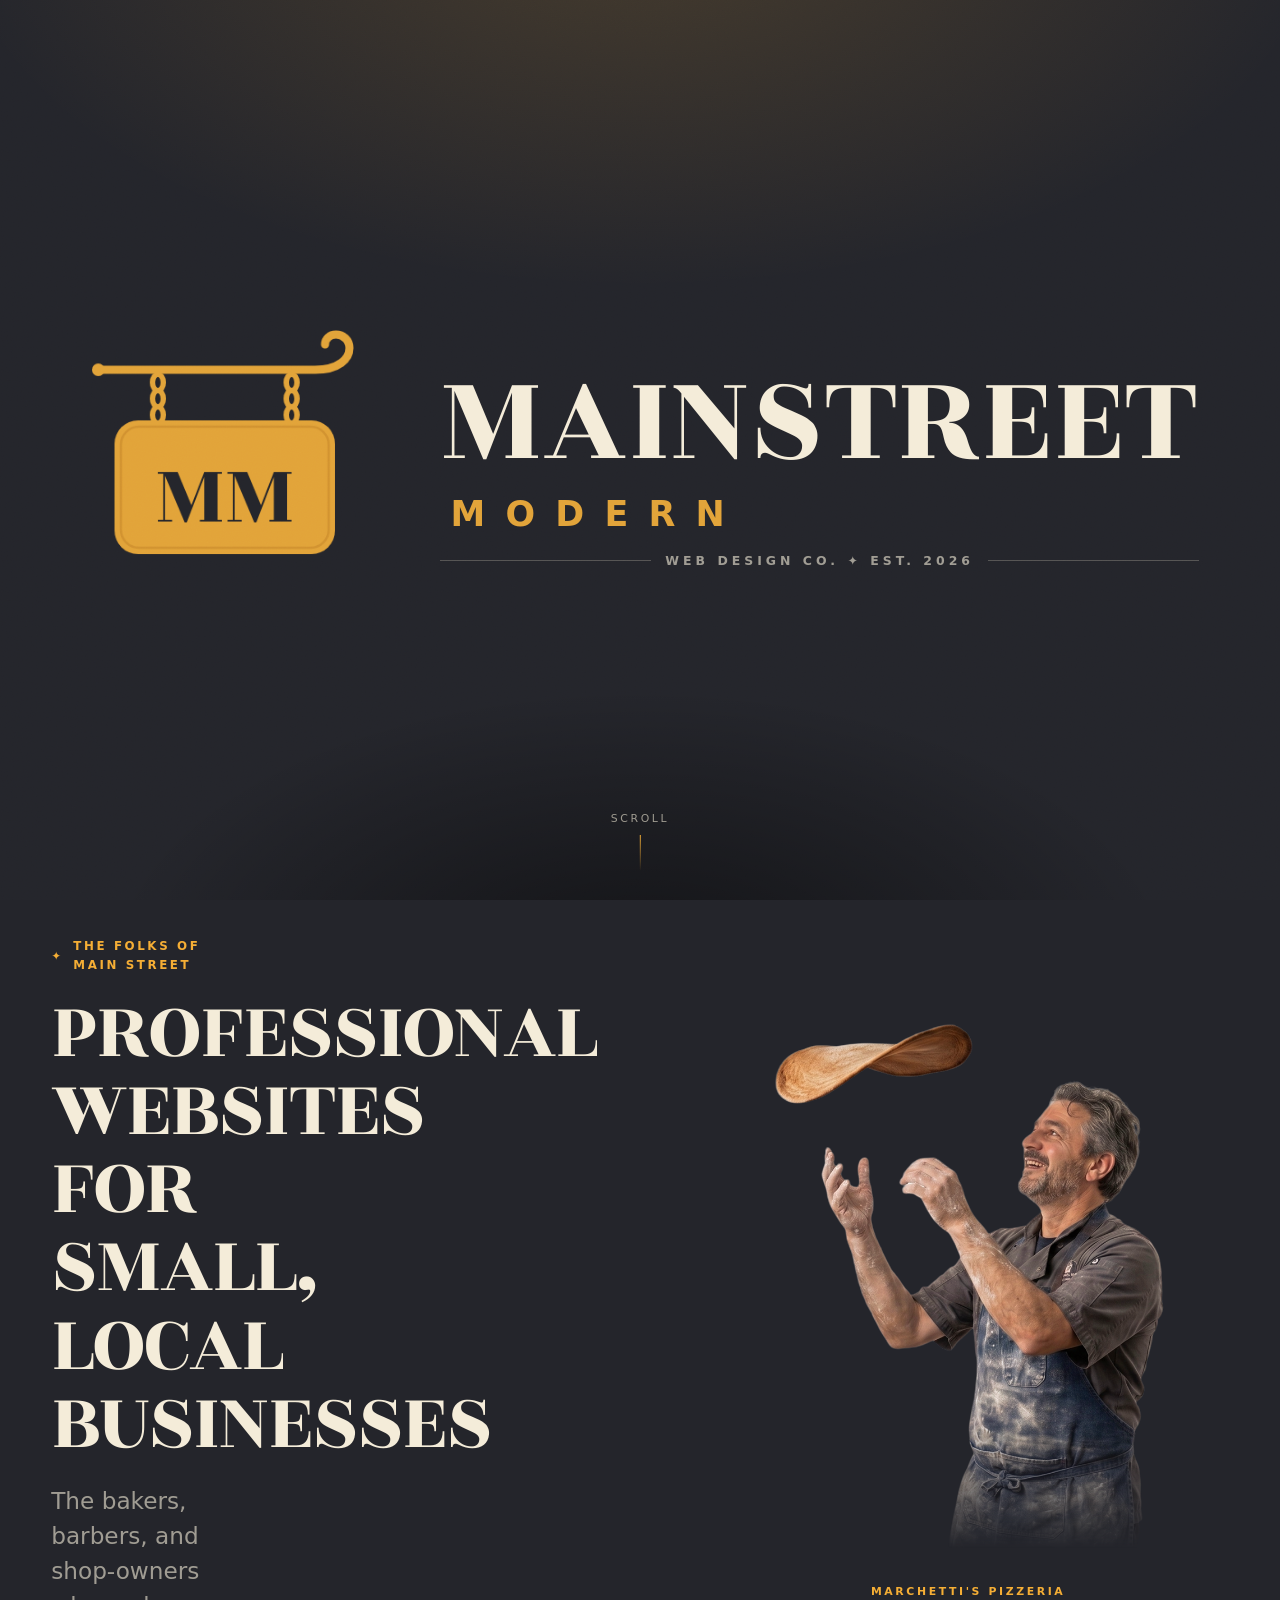
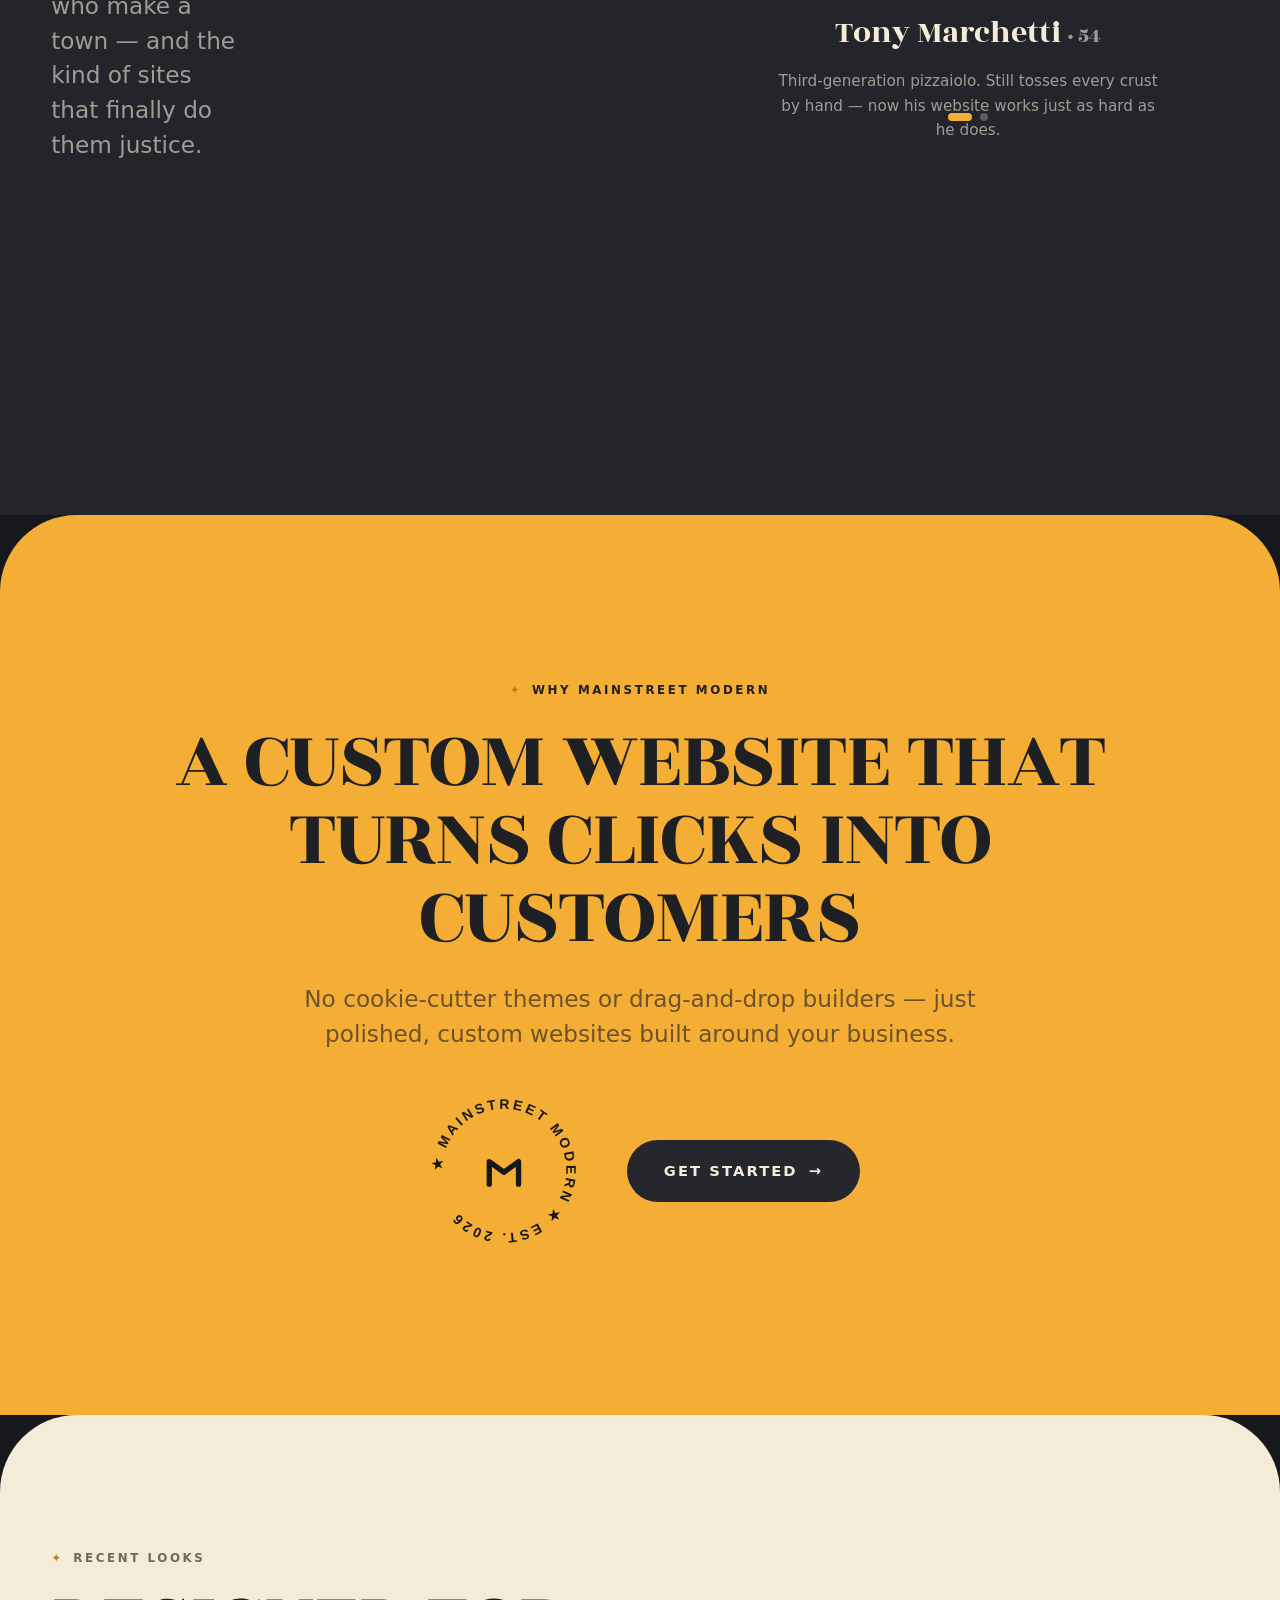
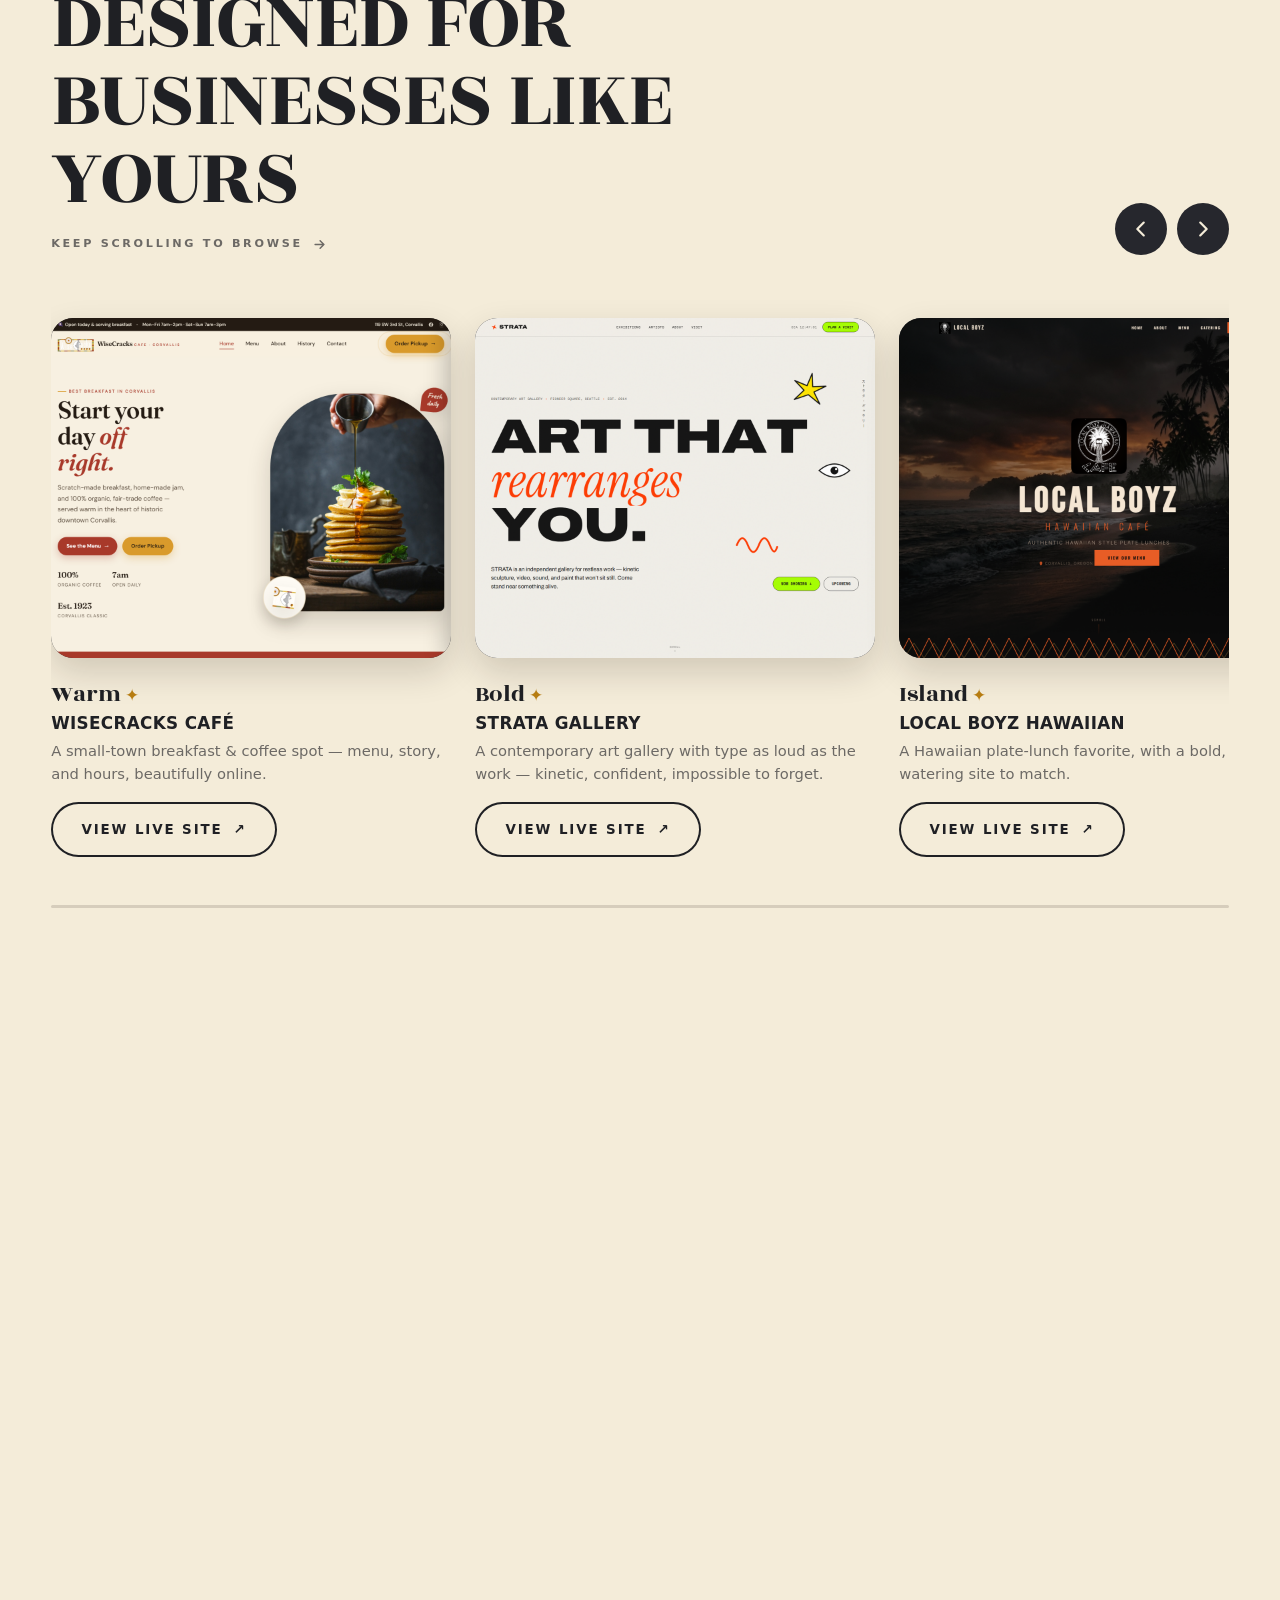
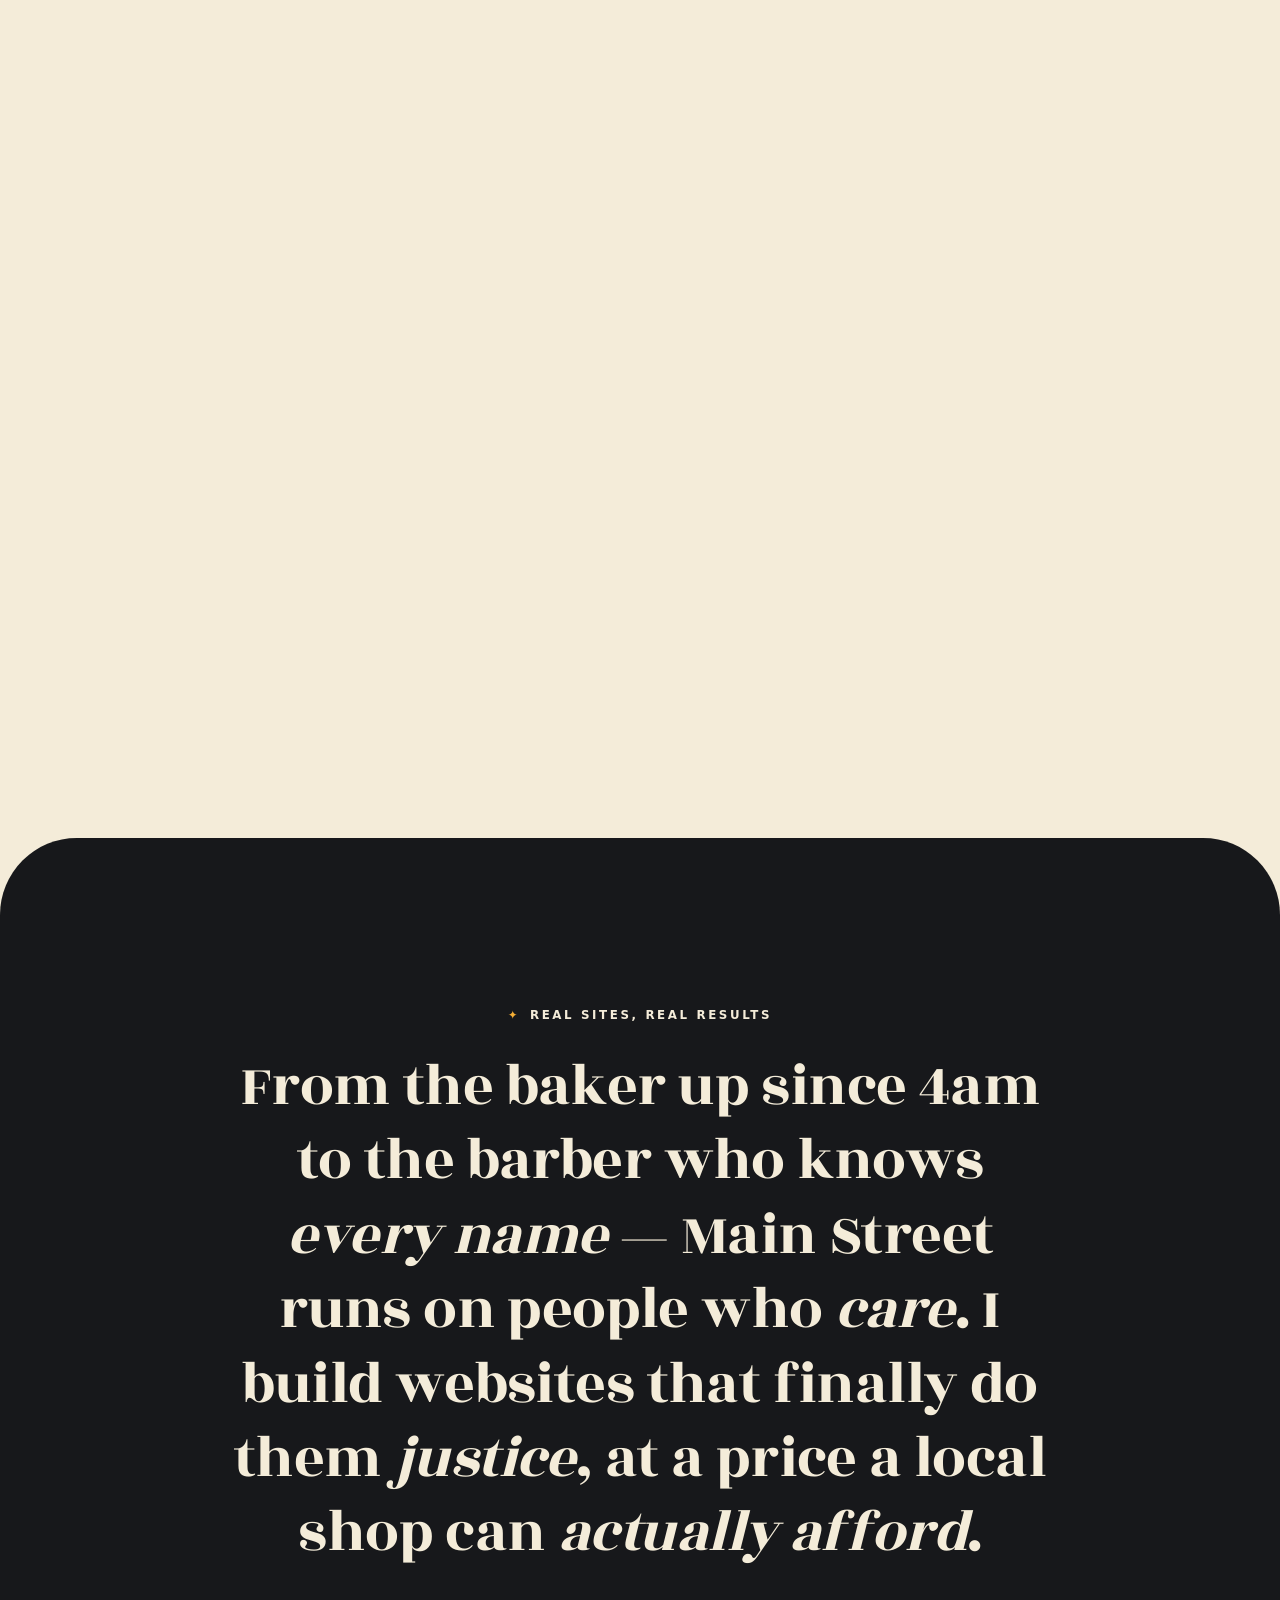
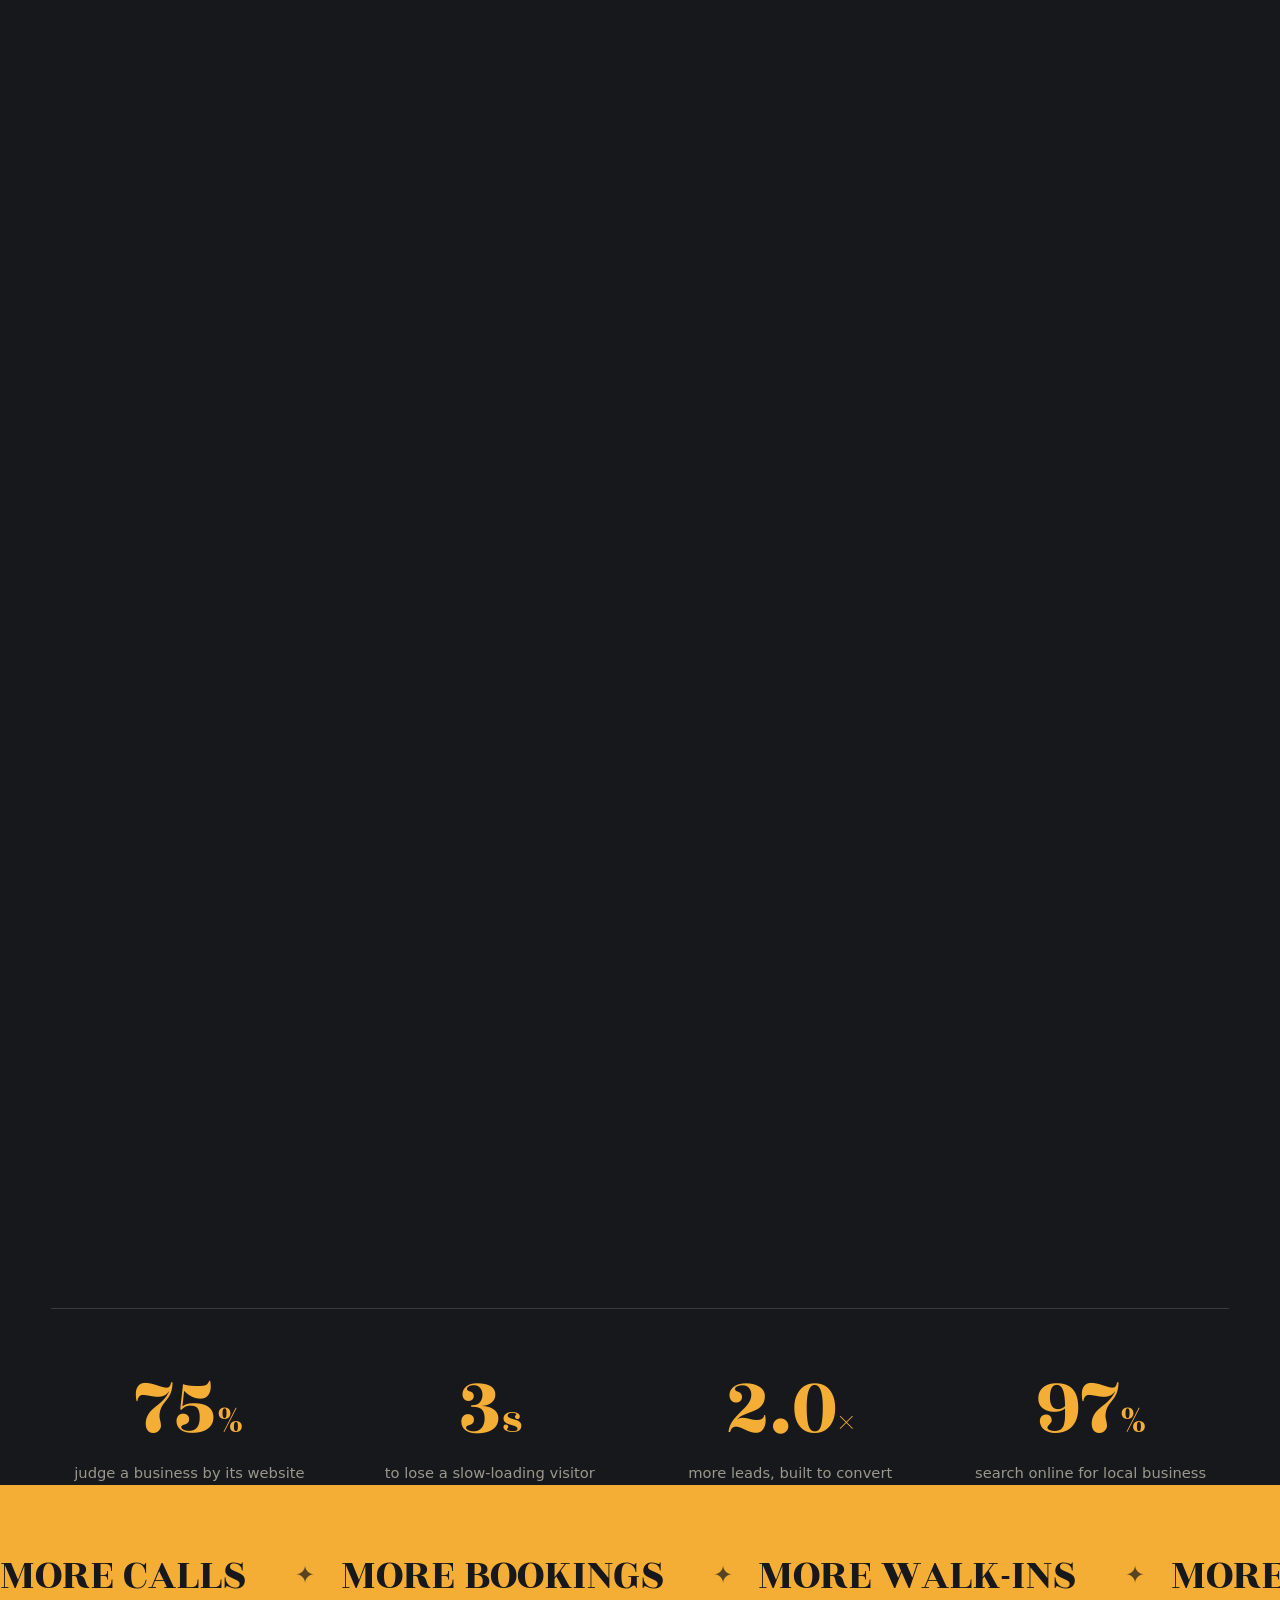
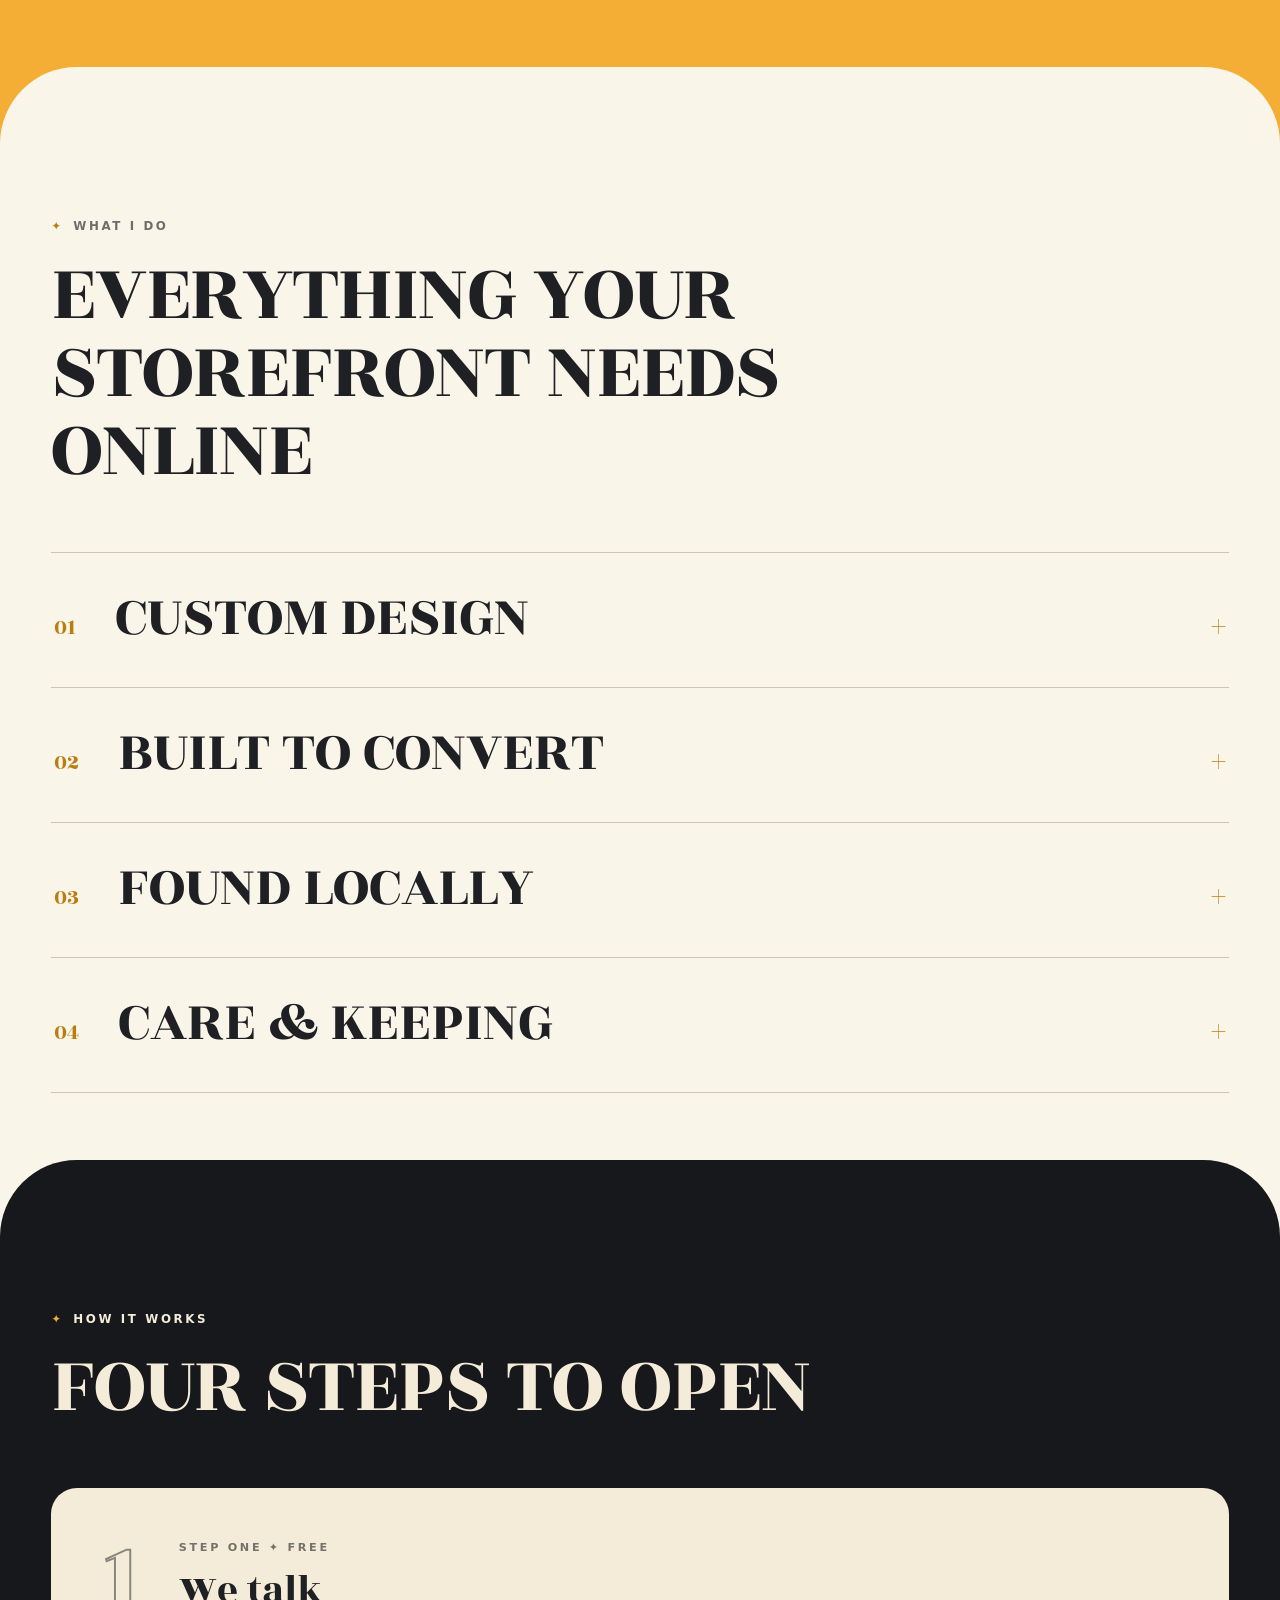
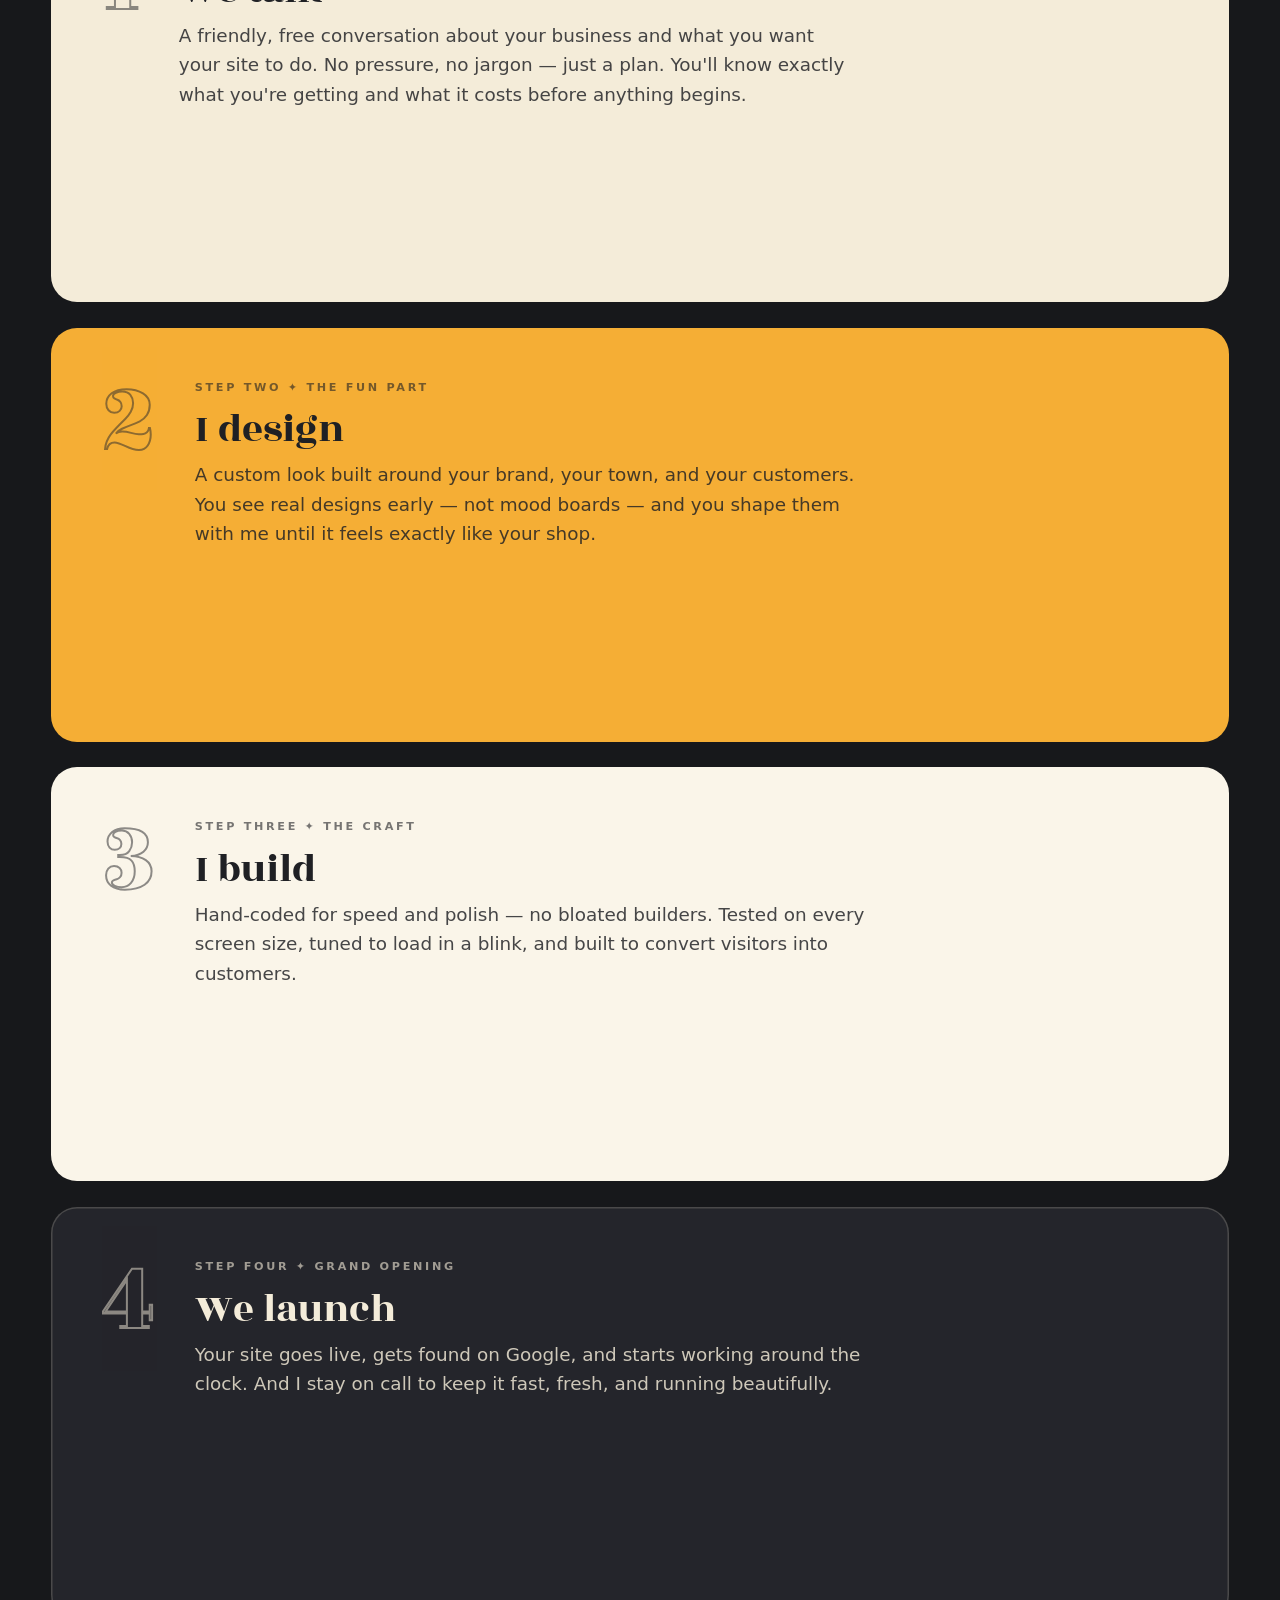
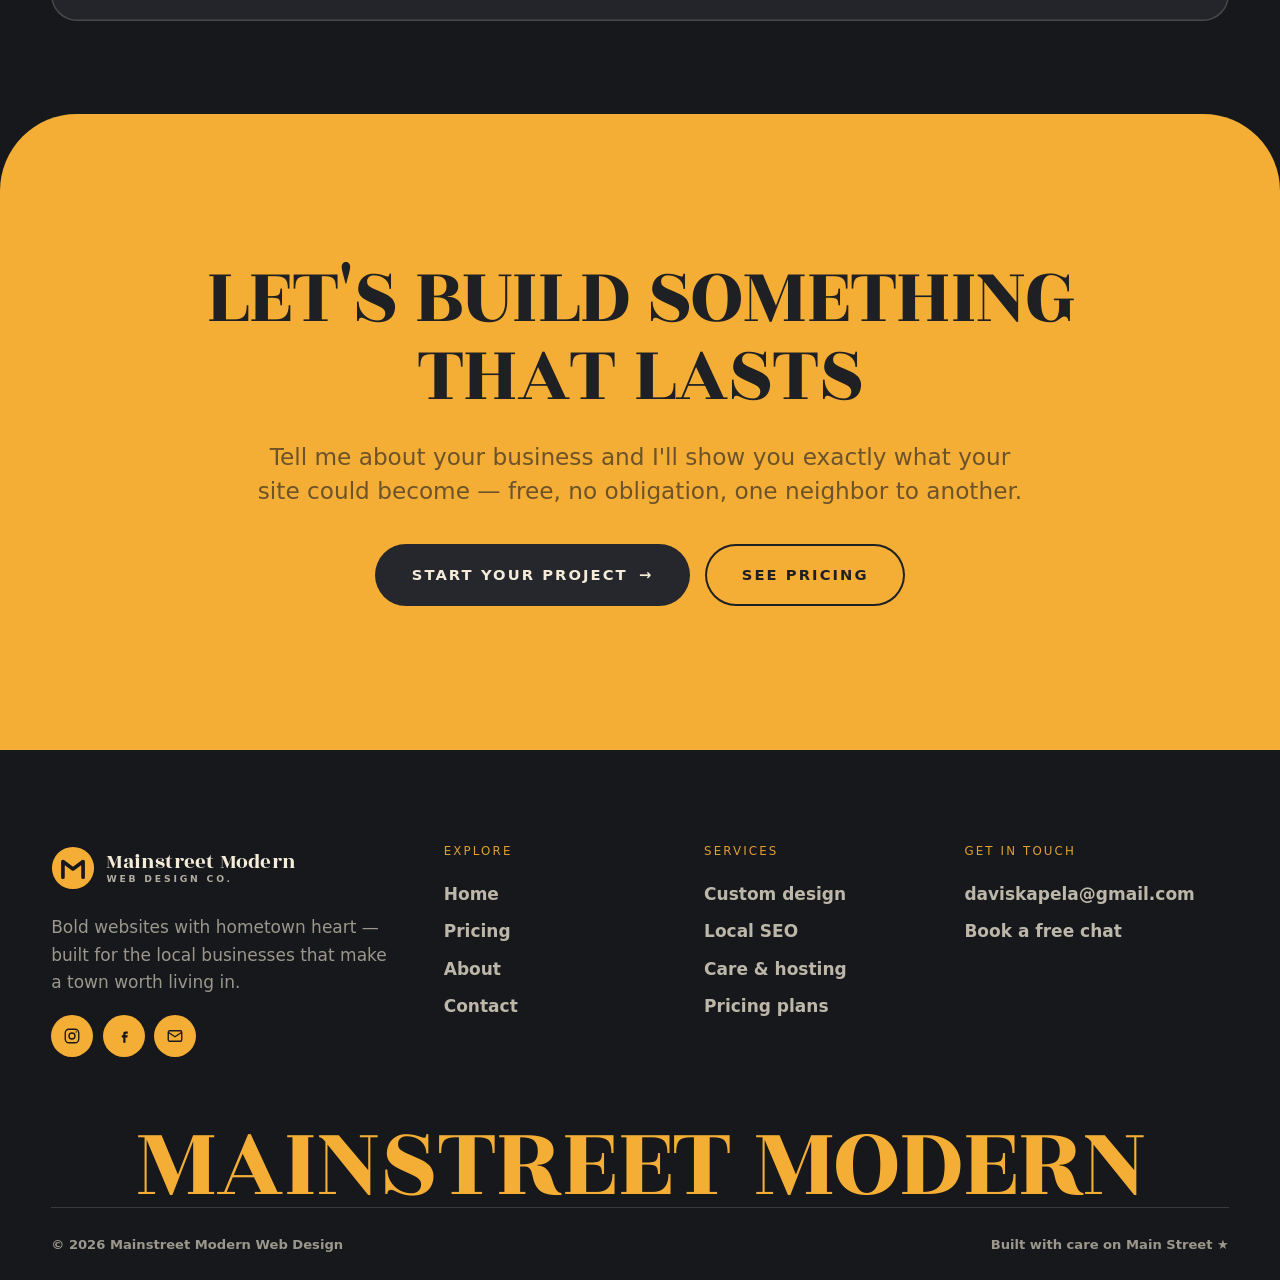
==== index.html @ 765100a6 "Fix hero sign glitch: don't let hover interrupt the intro swing The hover "push" and the entrance bo" ====
<!DOCTYPE html>
<html lang="en">
<head>
  <meta charset="UTF-8" />
  <meta name="viewport" content="width=device-width, initial-scale=1.0" />
  <title>Mainstreet Modern — Bold websites with hometown heart</title>
  <meta name="description" content="Mainstreet Modern builds bold, beautiful, lightning-fast websites for local businesses. Real sites for real Main Street — book your project today." />
  <meta name="theme-color" content="#24252b" />
  <link rel="icon" href="assets/img/favicon.svg" type="image/svg+xml" />
  <meta property="og:title" content="Mainstreet Modern Web Design" />
  <meta property="og:description" content="Bold websites with hometown heart — built for local business." />
  <link rel="preconnect" href="https://fonts.googleapis.com" />
  <link rel="preconnect" href="https://fonts.gstatic.com" crossorigin />
  <link rel="preconnect" href="https://api.fontshare.com" crossorigin />
  <link href="https://fonts.googleapis.com/css2?family=Rozha+One&display=swap" rel="stylesheet" />
  <link href="https://api.fontshare.com/v2/css?f[]=satoshi@400,500,700,900&display=swap" rel="stylesheet" />
  <link rel="stylesheet" href="assets/css/site.css?v=37" />
</head>
<body>

  <!-- duotone for the folk cutouts: shadows -> warm ink, mids -> marigold, highlights -> cream -->
  <svg class="folk-defs" aria-hidden="true" focusable="false" width="0" height="0" style="position:absolute">
    <filter id="folk-duotone" color-interpolation-filters="sRGB">
      <feColorMatrix type="matrix" values="0.3 0.59 0.11 0 0  0.3 0.59 0.11 0 0  0.3 0.59 0.11 0 0  0 0 0 1 0"/>
      <feComponentTransfer>
        <feFuncR type="table" tableValues="0.086 0.36 0.839 0.992"/>
        <feFuncG type="table" tableValues="0.063 0.227 0.541 0.925"/>
        <feFuncB type="table" tableValues="0.043 0.118 0.165 0.796"/>
      </feComponentTransfer>
    </filter>
  </svg>

  <!-- LOADER -->
  <div class="loader" role="status" aria-label="Loading">
    <div class="loader__inner">
      <svg class="loader__mark" viewBox="0 0 80 80" aria-hidden="true"><circle cx="40" cy="40" r="38" fill="none" stroke="#f5ae35" stroke-width="2" stroke-dasharray="6 8"/><path d="M24 54 V30 L40 42 L56 30 V54" fill="none" stroke="#f4ecd9" stroke-width="5" stroke-linejoin="round" stroke-linecap="round"/></svg>
      <div class="loader__word">Warming up Main Street</div>
      <div class="loader__bar"><span></span></div>
      <div class="loader__pct">0%</div>
    </div>
  </div>

  <!-- PAGE-WIPE TRANSITION -->
  <div class="page-wipe" aria-hidden="true">
    <svg viewBox="0 0 80 80"><circle cx="40" cy="40" r="38" fill="none" stroke="#f5ae35" stroke-width="2" stroke-dasharray="6 8"/><path d="M24 54 V30 L40 42 L56 30 V54" fill="none" stroke="#f4ecd9" stroke-width="5" stroke-linejoin="round" stroke-linecap="round"/></svg>
  </div>

  <!-- HEADER: hidden over the logo hero, slides in once you pass the first section -->
  <header class="site-header site-header--home">
    <div class="wrap site-header__inner">
      <a href="index.html" class="brand" aria-label="Mainstreet Modern, home">
        <span class="brand__mark" aria-hidden="true"><svg viewBox="0 0 48 48"><circle cx="24" cy="24" r="23" fill="#f5ae35"/><path d="M13 34 V17 L24 25 L35 17 V34" fill="none" stroke="#17181b" stroke-width="4" stroke-linejoin="round" stroke-linecap="round"/></svg></span>
        <span class="brand__lines"><strong>Mainstreet Modern</strong><small>Web Design Co.</small></span>
      </a>
      <nav class="nav__links" aria-label="Primary">
        <a href="index.html" aria-current="page">Home</a>
        <a href="pricing.html">Pricing</a>
        <a href="about.html">About</a>
        <a href="contact.html">Contact</a>
      </nav>
      <div class="nav__actions"><a href="contact.html" class="btn btn--honey" data-magnetic>Get started <span class="arrow">→</span></a></div>
      <button class="nav-toggle" aria-label="Open menu" aria-expanded="false" aria-controls="mobile-menu"><span></span><span></span><span></span></button>
    </div>
  </header>

  <!-- MOBILE MENU -->
  <div class="mobile-menu" id="mobile-menu">
    <nav aria-label="Mobile">
      <a href="index.html">Home <span class="arrow">→</span></a>
      <a href="pricing.html">Pricing <span class="arrow">→</span></a>
      <a href="about.html">About <span class="arrow">→</span></a>
      <a href="contact.html">Contact <span class="arrow">→</span></a>
      <a href="contact.html">Start a project <span class="arrow">→</span></a>
    </nav>
  </div>

  <main>
    <!-- HERO: the shop sign swings in, the wordmark rises -->
    <section class="hero-logo">
      <div class="hero-logo__inner">
        <svg class="hero-sign" viewBox="0 0 340 300" role="img" aria-label="Mainstreet Modern — a golden shop sign hanging from a wrought bracket">
          <g class="sign-drop">
            <g class="sign-bracket">
              <circle cx="18" cy="44" r="7" fill="#e2a339"/>
              <path d="M18 44 H258 C284 44 296 32 296 20 C296 11 289 5 281 5 C274 5 269 10 269 16"
                    fill="none" stroke="#e2a339" stroke-width="9" stroke-linecap="round"/>
            </g>
            <g class="sign-swing">
              <g fill="none" stroke="#e2a339" stroke-width="6">
                <ellipse cx="84"  cy="58" rx="6" ry="9"/><ellipse cx="84"  cy="76" rx="6" ry="9"/><ellipse cx="84"  cy="94" rx="6" ry="9"/>
                <ellipse cx="232" cy="58" rx="6" ry="9"/><ellipse cx="232" cy="76" rx="6" ry="9"/><ellipse cx="232" cy="94" rx="6" ry="9"/>
              </g>
              <rect x="36" y="100" width="244" height="148" rx="26" fill="#e2a339"/>
              <rect x="43" y="107" width="230" height="134" rx="20" fill="none" stroke="#c9882a" stroke-width="2.5" opacity="0.6"/>
              <text x="158" y="212" text-anchor="middle" font-family="'Rozha One', Georgia, serif" font-size="98" fill="#24252b">MM</text>
            </g>
          </g>
        </svg>
        <div class="hero-word">
          <h1 class="logo-word" aria-label="Mainstreet Modern">
            <span class="lmask" aria-hidden="true"><span class="l" style="--i:0">M</span></span><span class="lmask" aria-hidden="true"><span class="l" style="--i:1">A</span></span><span class="lmask" aria-hidden="true"><span class="l" style="--i:2">I</span></span><span class="lmask" aria-hidden="true"><span class="l" style="--i:3">N</span></span><span class="lmask" aria-hidden="true"><span class="l" style="--i:4">S</span></span><span class="lmask" aria-hidden="true"><span class="l" style="--i:5">T</span></span><span class="lmask" aria-hidden="true"><span class="l" style="--i:6">R</span></span><span class="lmask" aria-hidden="true"><span class="l" style="--i:7">E</span></span><span class="lmask" aria-hidden="true"><span class="l" style="--i:8">E</span></span><span class="lmask" aria-hidden="true"><span class="l" style="--i:9">T</span></span>
            <span class="logo-modern" aria-hidden="true">Modern</span>
          </h1>
          <p class="logo-tag">Web Design Co. ✦ Est. 2026</p>
        </div>
      </div>
      <span class="scroll-cue" aria-hidden="true">Scroll<span></span></span>
    </section>

    <!-- RISE STACK: walnut statement → marigold → cream; each panel rises up to cover the one before it -->
    <div class="stack">

      <!-- FOLK SHOWCASE (charcoal; scroll cycles the people, then the marigold panel rises over) -->
      <section class="stack__panel stack__panel--brown folk" data-folk>
        <div class="folk-inner wrap">

          <!-- LEFT: the statement -->
          <div class="folk-right">
            <span class="label eyebrow">The folks of Main Street</span>
            <h2 class="display display--up rise">Professional websites for small, local businesses</h2>
            <p class="lede muted folk-sub">The bakers, barbers, and shop-owners who make a town — and the kind of sites that finally do them justice.</p>
          </div>

          <!-- RIGHT: the spotlighted person — real photo + a light duotone wash, bottom feathered -->
          <div class="folk-left">
            <div class="folk-figure">
              <div class="folk-person is-active" data-person="0">
                <img class="folk-img" src="assets/img/person-pizza.png" width="820" height="986" alt="A pizzaiolo tossing dough" loading="lazy" />
                <img class="folk-img folk-img--duo" src="assets/img/person-pizza.png" alt="" aria-hidden="true" loading="lazy" />
              </div>
              <div class="folk-person" data-person="1">
                <img class="folk-img" src="assets/img/person-florist.png" width="560" height="553" alt="A florist arranging a fresh bouquet" loading="lazy" />
                <img class="folk-img folk-img--duo" src="assets/img/person-florist.png" alt="" aria-hidden="true" loading="lazy" />
              </div>
            </div>
            <div class="folk-caption">
              <div class="folk-cap is-active" data-person="0">
                <span class="folk-trade">Marchetti's Pizzeria</span>
                <span class="folk-name">Tony Marchetti <em>· 54</em></span>
                <p class="folk-blurb">Third-generation pizzaiolo. Still tosses every crust by hand — now his website works just as hard as he does.</p>
              </div>
              <div class="folk-cap" data-person="1">
                <span class="folk-trade">Bloom &amp; Stem</span>
                <span class="folk-name">Marguerite Bloom <em>· 61</em></span>
                <p class="folk-blurb">Hand-ties every bouquet before the shop lights come on. Her online storefront is just as fresh.</p>
              </div>
            </div>
            <div class="folk-dots" aria-hidden="true"><span class="on"></span><span></span></div>
          </div>

        </div>
      </section>

      <!-- MARIGOLD (rises up to cover the statement) -->
      <section class="stack__panel s-honey">
        <div class="wrap statement">
          <span class="label eyebrow" style="justify-content:center; display:inline-flex">Why Mainstreet Modern</span>
          <h2 class="display display--up rise" style="margin-top:1.2rem">A custom website that turns clicks into customers</h2>
          <p class="lede muted" style="margin-inline:auto">No cookie-cutter themes or drag-and-drop builders — just polished, custom websites built around your business.</p>
          <div class="statement__row reveal">
            <span class="emblem" aria-hidden="true">
              <svg class="emblem__spin" viewBox="0 0 200 200">
                <defs><path id="circle" d="M100,100 m-74,0 a74,74 0 1,1 148,0 a74,74 0 1,1 -148,0"/></defs>
                <text font-family="Satoshi, sans-serif" font-weight="700" font-size="16.5" letter-spacing="3.4" fill="#17181b"><textPath href="#circle" startOffset="0">★ MAINSTREET MODERN ★ EST. 2026 </textPath></text>
              </svg>
              <span class="emblem__center"><svg viewBox="0 0 48 48"><path d="M13 34 V17 L24 25 L35 17 V34" fill="none" stroke="#17181b" stroke-width="4" stroke-linejoin="round" stroke-linecap="round"/></svg></span>
            </span>
            <a href="contact.html" class="btn btn--espresso btn--lg" data-magnetic>Get started <span class="arrow">→</span></a>
          </div>
        </div>
      </section>

      <!-- RECENT LOOKS (cream) -->
      <section class="stack__panel s-cream stack__panel--work" id="work" data-carousel data-hscroll>
        <div class="work-pin">
        <div class="wrap">
          <div class="carousel__head">
            <div>
              <span class="label eyebrow label--muted">Recent looks</span>
              <h2 class="display display--up" style="margin-top:0.8rem; max-width:16ch">Designed for businesses like yours</h2>
              <span class="work-hint" aria-hidden="true">Keep scrolling to browse <svg viewBox="0 0 24 24" fill="none" stroke="currentColor" stroke-width="2.4" stroke-linecap="round" stroke-linejoin="round"><path d="M5 12h14M13 6l6 6-6 6"/></svg></span>
            </div>
            <div class="carousel__nav">
              <button class="carousel-arrow" type="button" data-dir="-1" aria-label="Scroll to previous"><svg viewBox="0 0 24 24" fill="none" stroke="currentColor" stroke-width="2.4" stroke-linecap="round" stroke-linejoin="round"><path d="M15 5l-7 7 7 7"/></svg></button>
              <button class="carousel-arrow" type="button" data-dir="1" aria-label="Scroll to next"><svg viewBox="0 0 24 24" fill="none" stroke="currentColor" stroke-width="2.4" stroke-linecap="round" stroke-linejoin="round"><path d="M9 5l7 7-7 7"/></svg></button>
            </div>
          </div>
        </div>
        <div class="wrap">
          <div class="carousel">
            <article class="card-work">
              <a class="card-work__art" href="https://wisecracks.vercel.app/index.html" target="_blank" rel="noopener" aria-label="Visit the WiseCracks Café live site"><img src="assets/img/work-wisecracks.png" alt="WiseCracks Café website front page" loading="lazy" /></a>
              <div class="card-work__feel">Warm</div>
              <h3>WiseCracks Café</h3>
              <p>A small-town breakfast &amp; coffee spot — menu, story, and hours, beautifully online.</p>
              <a href="https://wisecracks.vercel.app/index.html" target="_blank" rel="noopener" class="btn btn--outline">View live site <span class="arrow">↗</span></a>
            </article>
            <article class="card-work">
              <a class="card-work__art" href="https://artgallery-gray.vercel.app/" target="_blank" rel="noopener" aria-label="Visit the STRATA Gallery live site"><img src="assets/img/work-artgallery.png" alt="STRATA contemporary art gallery website front page" loading="lazy" /></a>
              <div class="card-work__feel">Bold</div>
              <h3>STRATA Gallery</h3>
              <p>A contemporary art gallery with type as loud as the work — kinetic, confident, impossible to forget.</p>
              <a href="https://artgallery-gray.vercel.app/" target="_blank" rel="noopener" class="btn btn--outline">View live site <span class="arrow">↗</span></a>
            </article>
            <article class="card-work">
              <a class="card-work__art" href="https://local-boyz-hawaiian-cafe.vercel.app/" target="_blank" rel="noopener" aria-label="Visit the Local Boyz Hawaiian live site"><img src="assets/img/work-localboyz.png?v=2" alt="Local Boyz Hawaiian Cafe website front page" loading="lazy" /></a>
              <div class="card-work__feel">Island</div>
              <h3>Local Boyz Hawaiian</h3>
              <p>A Hawaiian plate-lunch favorite, with a bold, mouth-watering site to match.</p>
              <a href="https://local-boyz-hawaiian-cafe.vercel.app/" target="_blank" rel="noopener" class="btn btn--outline">View live site <span class="arrow">↗</span></a>
            </article>
            <article class="card-work">
              <a class="card-work__art" href="https://sundown-red.vercel.app/" target="_blank" rel="noopener" aria-label="Visit the Sundown live site"><img src="assets/img/work-sundown.png" alt="Sundown rooftop bar website front page" loading="lazy" /></a>
              <div class="card-work__feel">Dusk</div>
              <h3>Sundown</h3>
              <p>A rooftop cocktail bar where the day comes to rest — an immersive, golden-hour site to match the view.</p>
              <a href="https://sundown-red.vercel.app/" target="_blank" rel="noopener" class="btn btn--outline">View live site <span class="arrow">↗</span></a>
            </article>
          </div>
          <div class="carousel-dots" aria-hidden="true"></div>
          <div class="work-progress" aria-hidden="true"><span></span></div>
        </div>
        </div><!-- /.work-pin -->
      </section>

    </div><!-- /.stack -->

    <!-- MANIFESTO: pinned, words ignite as you scroll -->
    <section class="section s-ink arc-top" style="padding-block:0">
      <div class="scrub-pin">
        <div class="scrub-sticky">
          <div class="wrap" style="display:grid; justify-items:center; text-align:center">
            <span class="label eyebrow">Real sites, real results</span>
            <p class="scrub" data-scrub style="margin-top:1.6rem">
              From the baker up since 4am to the barber who knows <em>every name</em> — Main Street runs on people who <em>care</em>.
              I build websites that finally do them <em>justice</em>, at a price a local shop can <em>actually afford</em>.
            </p>
          </div>
        </div>
      </div>
      <div class="wrap" style="padding-bottom:clamp(4.5rem,3rem+6vw,8rem)">
        <div class="stats stats--rule" data-stagger="0.1">
          <div class="stat reveal"><div class="num" style="color:var(--honey)"><span data-count="75">0</span><span class="suffix">%</span></div><div class="lbl muted">judge a business by its website</div></div>
          <div class="stat reveal"><div class="num" style="color:var(--honey)"><span data-count="3">0</span><span class="suffix">s</span></div><div class="lbl muted">to lose a slow-loading visitor</div></div>
          <div class="stat reveal"><div class="num" style="color:var(--honey)"><span data-count="2" data-decimals="1">0</span><span class="suffix">×</span></div><div class="lbl muted">more leads, built to convert</div></div>
          <div class="stat reveal"><div class="num" style="color:var(--honey)"><span data-count="97">0</span><span class="suffix">%</span></div><div class="lbl muted">search online for local business</div></div>
        </div>
      </div>
    </section>

    <!-- MARQUEE -->
    <div class="marquee marquee--honey marquee--pad" aria-hidden="true">
      <div class="marquee__track">
        <span>More calls</span><span>More bookings</span><span>More walk-ins</span><span>More <em>regulars</em></span>
        <span>More calls</span><span>More bookings</span><span>More walk-ins</span><span>More <em>regulars</em></span>
      </div>
    </div>

    <!-- SERVICES: the ledger -->
    <section class="section s-parchment arc-top" id="services">
      <div class="wrap">
        <div class="section__head">
          <span class="label eyebrow label--muted">What I do</span>
          <h2 class="display display--up rise" style="margin-top:1rem">Everything your storefront needs online</h2>
        </div>
        <div class="svc-ledger" data-ledger>
          <div class="svcrow" data-peek="0" tabindex="0">
            <span class="svcrow__num">01</span>
            <h3 class="svcrow__title">Custom design</h3>
            <span class="svcrow__plus" aria-hidden="true">+</span>
            <div class="svcrow__body"><div><p>A one-of-a-kind site built around your brand and your town — never a template you've seen on ten other businesses.</p></div></div>
          </div>
          <div class="svcrow" data-peek="1" tabindex="0">
            <span class="svcrow__num">02</span>
            <h3 class="svcrow__title">Built to convert</h3>
            <span class="svcrow__plus" aria-hidden="true">+</span>
            <div class="svcrow__body"><div><p>Fast load times and a layout engineered to turn visitors into calls, bookings, and customers through the door.</p></div></div>
          </div>
          <div class="svcrow" data-peek="2" tabindex="0">
            <span class="svcrow__num">03</span>
            <h3 class="svcrow__title">Found locally</h3>
            <span class="svcrow__plus" aria-hidden="true">+</span>
            <div class="svcrow__body"><div><p>Set up to be found by the people searching nearby — Google Business, local keywords, the groundwork that puts you on the map.</p></div></div>
          </div>
          <div class="svcrow" data-peek="3" tabindex="0">
            <span class="svcrow__num">04</span>
            <h3 class="svcrow__title">Care &amp; keeping</h3>
            <span class="svcrow__plus" aria-hidden="true">+</span>
            <div class="svcrow__body"><div><p>Hosting, updates, edits, and a real person to call. Your site stays fast and current without you lifting a finger.</p></div></div>
          </div>
        </div>
      </div>
      <!-- the peek card that chases the cursor -->
      <div class="svc-peek" aria-hidden="true">
        <div class="svc-peek__inner">
        <div class="svc-peek__pane" data-pane="0">
          <svg viewBox="0 0 250 180"><rect width="250" height="180" fill="#faf5e9"/><path d="M40 130 V70 L70 50 L100 70 V130 Z" fill="none" stroke="#26272d" stroke-width="5" stroke-linejoin="round"/><rect x="58" y="100" width="24" height="30" fill="#f5ae35"/><circle cx="170" cy="60" r="16" fill="#f5ae35"/><circle cx="205" cy="75" r="12" fill="#8a2e1d"/><circle cx="185" cy="105" r="14" fill="#6aacc2"/><path d="M140 140 l60 -60 l14 14 l-60 60 l-18 4z" fill="#26272d"/></svg>
        </div>
        <div class="svc-peek__pane" data-pane="1">
          <svg viewBox="0 0 250 180"><rect width="250" height="180" fill="#f5ae35"/><path d="M40 140 L100 90 L140 110 L210 45" fill="none" stroke="#26272d" stroke-width="7" stroke-linecap="round" stroke-linejoin="round"/><path d="M178 42 h36 v36" fill="none" stroke="#26272d" stroke-width="7" stroke-linecap="round" stroke-linejoin="round"/><circle cx="100" cy="90" r="7" fill="#faf5e9"/><circle cx="140" cy="110" r="7" fill="#faf5e9"/></svg>
        </div>
        <div class="svc-peek__pane" data-pane="2">
          <svg viewBox="0 0 250 180"><rect width="250" height="180" fill="#26272d"/><path d="M30 60 H220 M30 100 H220 M30 140 H220 M70 30 V150 M130 30 V150 M190 30 V150" stroke="#f4ecd9" stroke-width="2" opacity="0.25"/><path d="M125 130 C100 100 100 70 125 70 C150 70 150 100 125 130Z" fill="#f5ae35"/><circle cx="125" cy="88" r="9" fill="#26272d"/></svg>
        </div>
        <div class="svc-peek__pane" data-pane="3">
          <svg viewBox="0 0 250 180"><rect width="250" height="180" fill="#f4ecd9"/><circle cx="125" cy="90" r="52" fill="none" stroke="#26272d" stroke-width="6"/><path d="M125 62 V90 L145 104" fill="none" stroke="#8a2e1d" stroke-width="6" stroke-linecap="round"/><path d="M60 40 l8 8 M190 40 l-8 8" stroke="#f5ae35" stroke-width="6" stroke-linecap="round"/><path d="M125 20 v10 M125 150 v10" stroke="#f5ae35" stroke-width="6" stroke-linecap="round"/></svg>
        </div>
        </div>
      </div>
    </section>

    <!-- PROCESS: steps stack up like the site itself -->
    <section class="section s-ink arc-top" id="process">
      <div class="wrap">
        <div class="section__head">
          <span class="label eyebrow">How it works</span>
          <h2 class="display display--up rise" style="margin-top:1rem; color:var(--cream)">Four steps to open</h2>
        </div>
        <div class="steps-stack" data-steps>
          <article class="step-card step-card--cream">
            <div class="step-card__num" aria-hidden="true">1</div>
            <div>
              <span class="step-card__eyebrow">Step one ✦ Free</span>
              <h3>We talk</h3>
              <p>A friendly, free conversation about your business and what you want your site to do. No pressure, no jargon — just a plan. You'll know exactly what you're getting and what it costs before anything begins.</p>
            </div>
          </article>
          <article class="step-card step-card--honey">
            <div class="step-card__num" aria-hidden="true">2</div>
            <div>
              <span class="step-card__eyebrow">Step two ✦ The fun part</span>
              <h3>I design</h3>
              <p>A custom look built around your brand, your town, and your customers. You see real designs early — not mood boards — and you shape them with me until it feels exactly like your shop.</p>
            </div>
          </article>
          <article class="step-card step-card--parchment">
            <div class="step-card__num" aria-hidden="true">3</div>
            <div>
              <span class="step-card__eyebrow">Step three ✦ The craft</span>
              <h3>I build</h3>
              <p>Hand-coded for speed and polish — no bloated builders. Tested on every screen size, tuned to load in a blink, and built to convert visitors into customers.</p>
            </div>
          </article>
          <article class="step-card step-card--walnut">
            <div class="step-card__num" aria-hidden="true">4</div>
            <div>
              <span class="step-card__eyebrow">Step four ✦ Grand opening</span>
              <h3>We launch</h3>
              <p>Your site goes live, gets found on Google, and starts working around the clock. And I stay on call to keep it fast, fresh, and running beautifully.</p>
            </div>
          </article>
        </div>
      </div>
    </section>

    <!-- CTA -->
    <section class="section s-honey arc-top">
      <div class="wrap statement">
        <h2 class="display display--up rise">Let's build something that lasts</h2>
        <p class="lede muted" style="margin-inline:auto">Tell me about your business and I'll show you exactly what your site could become — free, no obligation, one neighbor to another.</p>
        <div class="hero__actions" style="justify-content:center">
          <a href="contact.html" class="btn btn--espresso btn--lg" data-magnetic>Start your project <span class="arrow">→</span></a>
          <a href="pricing.html" class="btn btn--outline btn--lg" data-magnetic>See pricing</a>
        </div>
      </div>
    </section>
  </main>

  <!-- FOOTER -->
  <footer class="footer">
    <div class="wrap">
      <div class="footer__top">
        <div class="footer__brand">
          <a href="index.html" class="brand" style="color:var(--cream)">
            <span class="brand__mark" aria-hidden="true"><svg viewBox="0 0 48 48"><circle cx="24" cy="24" r="23" fill="#f5ae35"/><path d="M13 34 V17 L24 25 L35 17 V34" fill="none" stroke="#17181b" stroke-width="4" stroke-linejoin="round" stroke-linecap="round"/></svg></span>
            <span class="brand__lines"><strong>Mainstreet Modern</strong><small>Web Design Co.</small></span>
          </a>
          <p>Bold websites with hometown heart — built for the local businesses that make a town worth living in.</p>
          <div class="footer__social">
            <a href="#" aria-label="Instagram"><svg width="18" height="18" viewBox="0 0 24 24" fill="none" stroke="currentColor" stroke-width="1.8"><rect x="3" y="3" width="18" height="18" rx="5"/><circle cx="12" cy="12" r="4"/><circle cx="17.5" cy="6.5" r="1" fill="currentColor" stroke="none"/></svg></a>
            <a href="#" aria-label="Facebook"><svg width="18" height="18" viewBox="0 0 24 24" fill="currentColor"><path d="M14 9h3V6h-3c-2 0-3 1-3 3v2H9v3h2v7h3v-7h2.5l.5-3H14V9z"/></svg></a>
            <a href="mailto:daviskapela@gmail.com" aria-label="Email"><svg width="18" height="18" viewBox="0 0 24 24" fill="none" stroke="currentColor" stroke-width="1.8"><rect x="3" y="5" width="18" height="14" rx="2"/><path d="M3 7l9 6 9-6"/></svg></a>
          </div>
        </div>
        <div class="footer__col"><h4>Explore</h4><a href="index.html">Home</a><a href="pricing.html">Pricing</a><a href="about.html">About</a><a href="contact.html">Contact</a></div>
        <div class="footer__col"><h4>Services</h4><a href="contact.html">Custom design</a><a href="contact.html">Local SEO</a><a href="contact.html">Care &amp; hosting</a><a href="pricing.html">Pricing plans</a></div>
        <div class="footer__col"><h4>Get in touch</h4><a href="mailto:daviskapela@gmail.com">daviskapela@gmail.com</a><a href="contact.html">Book a free chat</a></div>
      </div>
      <div class="footer__wordmark" aria-hidden="true">Mainstreet Modern</div>
      <div class="footer__bottom">
        <span>© <span data-year>2026</span> Mainstreet Modern Web Design</span>
        <span>Built with care on Main Street ★</span>
      </div>
    </div>
  </footer>

  <script src="assets/js/site.js?v=37" defer></script>
</body>
</html>
---- assets/css/site.css ----
/* ============================================================
   MAINSTREET MODERN — "Built on Main Street" v5
   The studio site as the portfolio piece.
   Deep roasted ink, marigold gold, warm cream. Type-driven,
   motion-rich, hand-made. No frameworks, no build step.
   ------------------------------------------------------------
   1.  Tokens
   2.  Reset & base + grain
   3.  Typography
   4.  Layout + section colors + arcs
   5.  Buttons / links
   6.  Custom cursor
   7.  Loader
   8.  Header / nav / mobile menu
   9.  Marquee
   10. Logo hero (animated shop sign)
   11. Rise stack (statement → marigold → recent looks)
   12. Spinning emblem
   13. Reveals / word-rise / scroll-scrub
   14. Carousel (recent looks)
   15. Services (interactive ledger + cursor peek)
   16. Process (stacking step cards)
   17. Stats
   18. CTA + animated storefront scene
   19. Footer (dark, giant wordmark)
   20. Page components (pricing / about / contact)
   21. Page-wipe transitions
   22. Responsive + reduced motion
   ============================================================ */

/* ---------- 1. TOKENS ---------- */
:root {
  /* the charcoal (greyish-black — the dark end of the palette) */
  --ink:        #17181b;   /* near-black — dark sections, footer, header */
  --ink-2:      #212228;   /* elevated surfaces on ink */
  --espresso:   #26272d;   /* charcoal — cards, buttons */
  --espresso-d: #1d1e22;
  --espresso-l: #34353d;
  --walnut:     #24252b;   /* the logo-hero + statement charcoal */

  /* the gold */
  --honey:      #f5ae35;   /* marigold — the one loud color */
  --honey-d:    #e69a1b;
  --honey-deep: #b97e12;
  --gold:       #e2a339;   /* logo artwork gold */

  /* the paper */
  --cream:      #f4ecd9;
  --cream-2:    #e9dfc2;
  --parchment:  #faf5e9;

  /* supporting cast (artwork + rare accents only) */
  --brick:      #8a2e1d;
  --brick-d:    #6f2315;
  --sky:        #6aacc2;
  --sky-d:      #4f93aa;

  --ink-text:  #1f2024;
  --muted:     rgba(31, 32, 36, 0.64);
  --on-dark:       #f4ecd9;
  --on-dark-muted: rgba(244, 236, 217, 0.60);

  --display: "Rozha One", Georgia, "Times New Roman", serif;
  --body: "Satoshi", "Segoe UI", system-ui, -apple-system, sans-serif;

  --maxw: 1280px;
  --gutter: clamp(1.25rem, 4vw, 4rem);
  --radius-card: 22px;
  --radius-arc: clamp(2.5rem, 6vw, 6rem);

  --ease: cubic-bezier(0.22, 1, 0.36, 1);
  --ease-soft: cubic-bezier(0.45, 0, 0.15, 1);
  --ease-spring: cubic-bezier(0.34, 1.4, 0.44, 1);

  --shadow-sm: 0 2px 8px rgba(26, 13, 7, 0.10);
  --shadow-md: 0 14px 34px rgba(26, 13, 7, 0.16);
  --shadow-lg: 0 40px 80px -24px rgba(20, 10, 5, 0.55);

  --grain: url("data:image/svg+xml,%3Csvg xmlns='http://www.w3.org/2000/svg' width='220' height='220'%3E%3Cfilter id='n'%3E%3CfeTurbulence type='fractalNoise' baseFrequency='0.8' numOctaves='3' stitchTiles='stitch'/%3E%3C/filter%3E%3Crect width='100%25' height='100%25' filter='url(%23n)'/%3E%3C/svg%3E");
}

/* ---------- 2. RESET & BASE ---------- */
*, *::before, *::after { box-sizing: border-box; }
* { margin: 0; }
html { -webkit-text-size-adjust: 100%; }
@media (prefers-reduced-motion: no-preference) { html { scroll-behavior: smooth; } }

body {
  font-family: var(--body);
  background: var(--ink);
  color: var(--ink-text);
  line-height: 1.6;
  font-size: clamp(1rem, 0.96rem + 0.2vw, 1.0625rem);
  font-weight: 500;
  -webkit-font-smoothing: antialiased;
  text-rendering: optimizeLegibility;
  overflow-x: clip; /* clip (not hidden): stops sideways scroll without breaking position: sticky */
}
img, svg, video { display: block; max-width: 100%; }
a { color: inherit; text-decoration: none; }
button { font: inherit; color: inherit; cursor: pointer; border: none; background: none; }
ul { list-style: none; padding: 0; }
::selection { background: var(--honey); color: var(--ink); }
:focus-visible { outline: 3px solid var(--honey); outline-offset: 3px; border-radius: 3px; }

body::after {
  content: ""; position: fixed; inset: 0; z-index: 9990; pointer-events: none;
  opacity: 0.055; mix-blend-mode: overlay; background-image: var(--grain);
}

/* ---------- 3. TYPOGRAPHY ---------- */
h1, h2, h3, h4 { font-weight: 400; line-height: 1; }
.display { font-family: var(--display); font-weight: 400; line-height: 0.94; letter-spacing: -0.012em; }
.display--up { text-transform: uppercase; }

h1.display { font-size: clamp(3rem, 1rem + 10vw, 9rem); }
h2.display { font-size: clamp(2.4rem, 1.2rem + 5vw, 5.5rem); }
h3.display { font-size: clamp(1.6rem, 1.1rem + 2vw, 2.6rem); }

.label {
  font-family: var(--body);
  font-weight: 700;
  font-size: 0.74rem;
  letter-spacing: 0.22em;
  text-transform: uppercase;
}
.label--muted { color: var(--muted); }
.eyebrow { display: inline-flex; align-items: center; gap: 0.6rem; }
.eyebrow::before { content: "✦"; color: var(--honey-deep); }
.s-espresso .eyebrow::before, .s-ink .eyebrow::before, .s-brick .eyebrow::before { color: var(--honey); }

.lede {
  font-size: clamp(1.1rem, 1rem + 0.6vw, 1.45rem);
  line-height: 1.5;
  max-width: 52ch;
  font-weight: 500;
}
.muted { color: var(--muted); }
.on-dark .muted, .s-espresso .muted, .s-ink .muted, .s-brick .muted { color: var(--on-dark-muted); }

/* italic serif accent — for one warm word inside a headline */
.swash { font-style: italic; color: var(--honey); }

/* ---------- 4. LAYOUT + SECTIONS ---------- */
.wrap { width: 100%; max-width: var(--maxw); margin-inline: auto; padding-inline: var(--gutter); }
.wrap--narrow { max-width: 940px; }

.section { position: relative; padding-block: clamp(4.5rem, 3rem + 8vw, 9rem); }
.section--tight { padding-block: clamp(3rem, 2rem + 5vw, 5.5rem); }

.s-espresso { background: var(--ink); color: var(--on-dark); }
.s-ink      { background: var(--ink); color: var(--on-dark); }
.s-honey    { background: var(--honey); color: var(--ink-text); }
.s-cream    { background: var(--cream); color: var(--ink-text); }
.s-brick    { background: var(--brick); color: var(--on-dark); }
.s-sky      { background: var(--sky); color: var(--ink-text); }
.s-parchment{ background: var(--parchment); color: var(--ink-text); }

/* arc/dome transition: a section that curves over the previous one */
.arc-top { border-radius: var(--radius-arc) var(--radius-arc) 0 0; margin-top: calc(-1 * var(--radius-arc)); position: relative; z-index: 2; }
.arc-bottom { border-radius: 0 0 var(--radius-arc) var(--radius-arc); }

.section__head { max-width: 760px; margin-bottom: clamp(2.5rem, 1.5rem + 3vw, 4.5rem); }
.section__head--center { margin-inline: auto; text-align: center; }
.section__head h2 { margin-top: 1rem; }
.section__head p { margin-top: 1.2rem; }

/* ---------- 5. BUTTONS / LINKS ---------- */
.btn {
  position: relative; display: inline-flex; align-items: center; justify-content: center; gap: 0.7rem;
  padding: 1.05rem 1.9rem; font-family: var(--body); font-weight: 700; font-size: 0.84rem;
  letter-spacing: 0.14em; text-transform: uppercase; border-radius: 999px;
  overflow: hidden; isolation: isolate;
  transition: transform 0.4s var(--ease), box-shadow 0.4s var(--ease), color 0.25s 0.08s;
  will-change: transform;
}
.btn:active { transform: scale(0.97); }
.btn .arrow { transition: transform 0.4s var(--ease); display: inline-flex; }
.btn:hover .arrow { transform: translateX(5px); }

/* the fill: a contrasting wave rises from the bottom on hover */
.btn::before {
  content: ""; position: absolute; inset: -1px; z-index: -1;
  border-radius: inherit; transform: translateY(102%);
  transition: transform 0.5s var(--ease);
}
.btn:hover::before, .btn:focus-visible::before { transform: translateY(0); }

.btn--espresso { background: var(--espresso); color: var(--cream); }
.btn--espresso::before { background: var(--honey); }
.btn--espresso:hover { color: var(--ink); transform: translateY(-2px); box-shadow: var(--shadow-md); }
.btn--honey { background: var(--honey); color: var(--ink); }
.btn--honey::before { background: var(--ink); }
.btn--honey:hover { color: var(--cream); transform: translateY(-2px); box-shadow: var(--shadow-md); }
.btn--cream { background: var(--cream); color: var(--ink); }
.btn--cream::before { background: var(--honey); }
.btn--cream:hover { transform: translateY(-2px); box-shadow: var(--shadow-md); }
.btn--brick { background: var(--brick); color: var(--cream); }
.btn--brick::before { background: var(--honey); }
.btn--brick:hover { color: var(--ink); transform: translateY(-2px); box-shadow: var(--shadow-md); }
.btn--outline { background: transparent; color: currentColor; box-shadow: inset 0 0 0 2px currentColor; }
.btn--outline::before { background: var(--honey); }
.btn--outline:hover { color: var(--ink); box-shadow: inset 0 0 0 2px var(--honey); transform: translateY(-2px); }
.btn--lg { padding: 1.2rem 2.3rem; font-size: 0.92rem; }

/* serif button ("Start now") */
.btn--serif { font-family: var(--display); font-weight: 400; text-transform: none; letter-spacing: 0.005em; }
.btn--serif.btn--lg { font-size: 1.4rem; padding: 1rem 2.5rem; }

.link-line { display: inline-flex; align-items: center; gap: 0.5rem; font-family: var(--body); font-weight: 700; font-size: 0.8rem; letter-spacing: 0.16em; text-transform: uppercase; position: relative; }
.link-line .arrow { transition: transform 0.4s var(--ease); }
.link-line:hover .arrow { transform: translateX(6px); }

/* ---------- 7. LOADER ---------- */
.loader {
  position: fixed; inset: 0; z-index: 10001;
  background: var(--ink); color: var(--cream);
  display: grid; place-items: center;
  transition: transform 0.9s var(--ease) 0.2s;
}
.loader.done { transform: translateY(-100%); }
.loader__inner { text-align: center; display: grid; gap: 1.6rem; justify-items: center; width: min(420px, 80vw); }
.loader__mark { width: 78px; height: 78px; animation: spin 3.2s linear infinite; }
.loader__word { font-family: var(--display); font-size: clamp(1.6rem, 1rem + 3vw, 2.6rem); letter-spacing: 0.01em; }
.loader__bar { width: 100%; height: 3px; background: rgba(244, 236, 217, 0.16); border-radius: 3px; overflow: hidden; }
.loader__bar span { display: block; height: 100%; width: 0%; background: linear-gradient(90deg, var(--honey-deep), var(--honey), var(--honey-deep)); }
.loader__pct { font-family: var(--body); font-weight: 700; letter-spacing: 0.2em; font-size: 0.8rem; color: var(--on-dark-muted); }
@keyframes spin { to { transform: rotate(360deg); } }
.no-loader .loader { display: none; }

/* ---------- 8. HEADER / NAV ---------- */
.site-header {
  position: fixed; inset: 0 0 auto 0; z-index: 1000; padding-block: 1.1rem;
  transition: transform 0.55s var(--ease), background-color 0.4s var(--ease-soft), box-shadow 0.4s, padding 0.4s, color 0.4s;
  color: var(--cream);
}
.site-header.is-scrolled {
  background: rgba(23, 24, 27, 0.86);
  backdrop-filter: saturate(140%) blur(12px); -webkit-backdrop-filter: saturate(140%) blur(12px);
  box-shadow: var(--shadow-sm); padding-block: 0.6rem;
}
.site-header__inner { display: flex; align-items: center; justify-content: space-between; gap: 1.5rem; }

.brand { display: inline-flex; align-items: center; gap: 0.7rem; color: inherit; }
.brand__mark { width: 44px; height: 44px; flex: none; transition: transform 0.5s var(--ease); }
.brand:hover .brand__mark { transform: rotate(-10deg); }
.brand__lines { line-height: 0.95; }
.brand strong { font-family: var(--display); font-weight: 400; font-size: 1.32rem; letter-spacing: 0.01em; display: block; }
.brand small { font-family: var(--body); font-size: 0.58rem; letter-spacing: 0.3em; text-transform: uppercase; font-weight: 700; opacity: 0.7; margin-top: 3px; display: block; }

.nav__links { display: flex; align-items: center; gap: 0.3rem; }
.nav__links a { position: relative; padding: 0.5rem 0.95rem; font-family: var(--body); font-weight: 600; font-size: 0.82rem; letter-spacing: 0.12em; text-transform: uppercase; opacity: 0.85; transition: opacity 0.25s; }
.nav__links a::after { content: ""; position: absolute; left: 50%; bottom: 0.3rem; width: 0; height: 2px; background: var(--honey); transform: translateX(-50%); transition: width 0.3s var(--ease); }
.nav__links a:hover { opacity: 1; }
.nav__links a:hover::after, .nav__links a[aria-current="page"]::after { width: 1.2rem; }
.nav__links a[aria-current="page"] { opacity: 1; }

.nav__actions { display: flex; align-items: center; gap: 0.8rem; }
.nav-toggle { display: none; width: 46px; height: 46px; position: relative; z-index: 1100; }
.nav-toggle span { position: absolute; left: 12px; right: 12px; height: 2.5px; background: currentColor; border-radius: 2px; transition: transform 0.35s var(--ease), opacity 0.2s; }
.nav-toggle span:nth-child(1) { top: 16px; }
.nav-toggle span:nth-child(2) { top: 22px; }
.nav-toggle span:nth-child(3) { top: 28px; }
.nav-toggle[aria-expanded="true"] span:nth-child(1) { transform: translateY(6px) rotate(45deg); }
.nav-toggle[aria-expanded="true"] span:nth-child(2) { opacity: 0; }
.nav-toggle[aria-expanded="true"] span:nth-child(3) { transform: translateY(-6px) rotate(-45deg); }

.mobile-menu { position: fixed; inset: 0; z-index: 1050; background: var(--ink); color: var(--cream); display: flex; flex-direction: column; justify-content: center; padding: var(--gutter); transform: translateY(-100%); transition: transform 0.5s var(--ease); visibility: hidden; }
.mobile-menu.is-open { transform: translateY(0); visibility: visible; }
.mobile-menu nav { counter-reset: mnav; }
.mobile-menu a { font-family: var(--display); font-size: clamp(2.2rem, 9vw, 3.6rem); text-transform: uppercase; padding: 0.3rem 0; border-bottom: 1px solid rgba(244, 236, 217, 0.14); display: flex; justify-content: space-between; align-items: center; gap: 1rem; opacity: 0; transform: translateY(18px); transition: color 0.3s; }
.mobile-menu a::before { counter-increment: mnav; content: counter(mnav, decimal-leading-zero); font-family: var(--body); font-weight: 700; font-size: 0.72rem; letter-spacing: 0.2em; color: var(--honey); flex: none; }
.mobile-menu a span:last-of-type { margin-left: auto; }
.mobile-menu a:hover { color: var(--honey); }
.mobile-menu.is-open a { animation: menuIn 0.5s var(--ease) forwards; }
.mobile-menu.is-open a:nth-child(1){animation-delay:.08s}
.mobile-menu.is-open a:nth-child(2){animation-delay:.14s}
.mobile-menu.is-open a:nth-child(3){animation-delay:.20s}
.mobile-menu.is-open a:nth-child(4){animation-delay:.26s}
.mobile-menu.is-open a:nth-child(5){animation-delay:.32s}
.mobile-menu .arrow { color: var(--honey); }
@keyframes menuIn { to { opacity: 1; transform: translateY(0); } }

.nav-toggle:hover span { background: var(--honey); }

/* homepage: the full nav bar starts hidden above the logo hero, then slides
   down into view once you scroll past the first (logo) section. JS toggles
   .is-revealed at the end of that section. */
.site-header--home { transform: translateY(-105%); }
.site-header--home.is-revealed {
  transform: translateY(0);
  background: rgba(23, 24, 27, 0.92);
  backdrop-filter: saturate(140%) blur(12px); -webkit-backdrop-filter: saturate(140%) blur(12px);
  box-shadow: var(--shadow-sm);
}

/* ---------- 9. MARQUEE ---------- */
.marquee { overflow: hidden; position: relative; }
.marquee--sky { background: var(--sky); color: var(--ink-text); }
.marquee--honey { background: var(--honey); color: var(--ink); }
.marquee--espresso { background: var(--ink); color: var(--cream); }
.marquee__track { display: flex; width: max-content; animation: marquee 38s linear infinite; }
.marquee:hover .marquee__track { animation-play-state: paused; }
.marquee__track span { display: inline-flex; align-items: center; gap: 1.4rem; padding: 0.9rem 0; font-family: var(--display); font-size: clamp(1.6rem, 1rem + 2.2vw, 3rem); text-transform: uppercase; white-space: nowrap; }
.marquee__track span::after { content: "✦"; font-size: 0.55em; margin-inline: 1.6rem; opacity: 0.7; }
.marquee__track em { font-style: italic; color: var(--brick); }
/* when an arc-top section follows, give the band room so the arc bites into padding, not the words */
.marquee--pad { padding-block: clamp(1.5rem, 1rem + 2vw, 3rem) calc(var(--radius-arc) + clamp(1.5rem, 1rem + 2vw, 3rem)); }
@keyframes marquee { to { transform: translateX(-50%); } }

/* ---------- 10. LOGO HERO — the animated shop sign ---------- */
.hero-logo {
  position: relative; min-height: 100vh; min-height: 100svh; background: var(--walnut);
  display: flex; flex-direction: column; align-items: center; justify-content: center;
  text-align: center; padding: 6rem var(--gutter) 4rem; overflow: hidden;
}
/* warm gold spotlight from above, cool shadow pooling below */
.hero-logo::before {
  content: ""; position: absolute; inset: 0; pointer-events: none;
  background:
    radial-gradient(90% 70% at 50% -10%, rgba(245, 174, 53, 0.16), transparent 60%),
    radial-gradient(60% 45% at 50% 108%, rgba(0, 0, 0, 0.5), transparent 70%);
}
.hero-logo__inner {
  position: relative; z-index: 2;
  display: flex; align-items: center; justify-content: center;
  gap: clamp(1.5rem, 4vw, 4rem); flex-wrap: wrap;
  will-change: transform, opacity;
}

/* the hanging sign (SVG) — the sign and its bracket drop in together, and as
   they land the sign swings gently FRONT-TO-BACK on the bracket (rotateX +
   perspective), not side to side */
.hero-sign { width: clamp(180px, 24vw, 320px); flex: none; overflow: visible; }
.hero-sign * { transform-box: fill-box; }
.sign-drop { transform: translateY(-150%); opacity: 0; }
.sign-swing { transform-origin: 50% -2%; }
.is-ready .sign-drop { animation: signDrop 0.9s cubic-bezier(0.3, 1.15, 0.42, 1) 0.15s forwards; }
.is-ready .sign-swing { animation: signSwing 3.6s var(--ease-soft) 0.75s both; }
@keyframes signDrop {
  0%   { transform: translateY(-150%); opacity: 0; }
  35%  { opacity: 1; }
  100% { transform: translateY(0); opacity: 1; }
}
/* front-to-back pendulum: the sign tilts toward then away from the viewer,
   decaying to rest. perspective sells the depth */
@keyframes signSwing {
  0%   { transform: perspective(620px) rotateX(-15deg); }
  20%  { transform: perspective(620px) rotateX(23deg); }
  40%  { transform: perspective(620px) rotateX(-8deg); }
  60%  { transform: perspective(620px) rotateX(8deg); }
  80%  { transform: perspective(620px) rotateX(-2.5deg); }
  100% { transform: perspective(620px) rotateX(0deg); }
}
/* give it a friendly push on hover — but ONLY once the intro swing has settled,
   so hovering during the drop-in can't restart/glitch the entrance animation
   (JS adds .swing-ready to .hero-sign when the intro finishes) */
.hero-sign.swing-ready:hover .sign-swing { animation: signSwing 3.6s var(--ease-soft) both; }

/* the wordmark — letters rise from a mask, then MODERN tracks in (original, unchanged) */
.hero-word { text-align: left; }
.logo-word {
  font-family: var(--display); color: var(--cream);
  font-size: clamp(3.2rem, 1.4rem + 8.4vw, 8.6rem);
  line-height: 0.94; letter-spacing: 0.005em; display: block; white-space: nowrap;
}
.logo-word .lmask { display: inline-block; overflow: hidden; vertical-align: top; }
.logo-word .l { display: inline-block; transform: translateY(115%); }
.is-ready .logo-word .l { animation: letterUp 0.8s var(--ease) forwards; animation-delay: calc(0.62s + var(--i) * 0.05s); }
@keyframes letterUp { to { transform: translateY(0); } }
.logo-modern {
  display: block; font-family: var(--body); font-weight: 700; color: var(--gold);
  font-size: clamp(0.95rem, 0.5rem + 2.1vw, 2.2rem);
  letter-spacing: 0.58em; text-transform: uppercase; text-indent: 0.29em;
  margin-top: clamp(0.5rem, 1.2vw, 1rem);
  opacity: 0; transform: translateY(12px);
}
.is-ready .logo-modern { animation: modernIn 0.9s var(--ease) 1.5s forwards; }
@keyframes modernIn { from { letter-spacing: 0.85em; } to { opacity: 1; transform: translateY(0); letter-spacing: 0.58em; } }
.logo-tag {
  display: flex; align-items: center; gap: 0.9rem; margin-top: clamp(0.9rem, 1.6vw, 1.4rem);
  font-family: var(--body); font-weight: 700; font-size: clamp(0.58rem, 0.5rem + 0.35vw, 0.78rem);
  letter-spacing: 0.32em; text-transform: uppercase; color: var(--on-dark-muted);
  opacity: 0;
}
.logo-tag::before, .logo-tag::after { content: ""; height: 1px; flex: 1; background: currentColor; opacity: 0.4; }
.is-ready .logo-tag { animation: fadeUp 0.9s var(--ease) 2s forwards; }
@keyframes fadeUp { from { opacity: 0; transform: translateY(10px); } to { opacity: 1; transform: translateY(0); } }

.hero-logo .scroll-cue { position: absolute; left: 50%; bottom: 1.8rem; transform: translateX(-50%); margin: 0; transition: opacity 0.5s var(--ease); opacity: 0; }
.is-ready .scroll-cue { animation: fadeIn 0.9s var(--ease) 2.5s forwards; }
@keyframes fadeIn { to { opacity: 1; } }
.scroll-cue.is-hidden { opacity: 0 !important; animation: none !important; }

.scroll-cue { display: inline-flex; flex-direction: column; align-items: center; gap: 0.5rem; margin-top: 2.5rem; color: var(--on-dark-muted); font-family: var(--body); font-size: 0.68rem; letter-spacing: 0.24em; text-transform: uppercase; }
.scroll-cue span { width: 1px; height: 36px; background: linear-gradient(var(--honey), transparent); animation: cue 2s var(--ease-soft) infinite; }
@keyframes cue { 0% { transform: scaleY(0); transform-origin: top; } 50% { transform: scaleY(1); transform-origin: top; } 51% { transform-origin: bottom; } 100% { transform: scaleY(0); transform-origin: bottom; } }

/* ---------- 11. RISE STACK ---------- */
.stack { position: relative; }
.stack__panel {
  position: sticky; top: 0;
  min-height: 100vh; min-height: 100svh;
  display: flex; flex-direction: column; justify-content: center;
  padding-block: clamp(5rem, 4rem + 5vw, 8rem);
  border-radius: var(--radius-arc) var(--radius-arc) 0 0;
}
.stack__panel:first-child { border-top-left-radius: 0; border-top-right-radius: 0; }

/* brown statement panel — same walnut as the logo screen, so it reads as one scene */
.stack__panel.stack__panel--brown { background: var(--walnut); color: var(--cream); min-height: 135vh; justify-content: flex-start; padding-block: 0; }
.hero-statement {
  min-height: 100vh; min-height: 100svh;
  display: flex; flex-direction: column; align-items: center; justify-content: center;
  width: 100%; max-width: 1500px; margin-inline: auto; padding-inline: var(--gutter); text-align: center;
}
.hero-statement__text {
  font-family: var(--display); font-weight: 400;
  font-size: clamp(2.1rem, 0.9rem + 3.6vw, 4.6rem);
  line-height: 1.3; letter-spacing: -0.01em; color: var(--cream);
}
.hero-statement__text .honey { color: var(--honey); font-style: italic; }

/* line-by-line reveal (each line rises out from a mask, staggered by --i) */
.reveal-lines .line { display: block; overflow: hidden; }
.reveal-lines .line > span {
  display: block; transform: translateY(115%);
  transition: transform 1.1s var(--ease); transition-delay: calc(var(--i, 0) * 0.28s);
}
.reveal-lines.in .line > span { transform: translateY(0); }
.hero-statement__cta {
  margin-top: clamp(1.6rem, 1rem + 2vw, 2.6rem);
  opacity: 0; transform: translateY(16px);
  transition: opacity 0.8s var(--ease) 1.6s, transform 0.8s var(--ease) 1.6s;
}
.reveal-lines.in .hero-statement__cta { opacity: 1; transform: none; }

/* ---------- 11b. FOLK SHOWCASE (person cutouts, ambient crossfade) ----------
   Lives inside the charcoal statement panel. One person at a time on the stage,
   crossfading to the next on a calm timer (pauses off-screen and on hover, dots
   jump directly). Each person is the real photo with a LIGHT duotone wash on top
   (50% #folk-duotone) so the set feels intentional while the original colours stay
   visible. The bottom ~20% is feathered to transparent (mask) so the cut-out edge
   melts into the stage with no sharp seam. No scroll hijack. */
.folk-inner {
  min-height: 100vh; min-height: 100svh;
  display: grid; grid-template-columns: 1.05fr 0.95fr; align-items: center;
  gap: clamp(2rem, 1rem + 5vw, 6rem);
}

.folk-left { display: flex; flex-direction: column; align-items: center; }

/* the stage */
.folk-figure {
  position: relative; width: min(460px, 82vw); aspect-ratio: 4/5;
  isolation: isolate;
}

/* each person crossfades in; only one is active. The bottom is masked to
   transparent so the cutout's base dissolves into whatever sits behind it. */
.folk-person {
  position: absolute; inset: 0; z-index: 1;
  opacity: 0; transition: opacity 1.1s var(--ease);
  -webkit-mask-image: linear-gradient(to bottom, #000 76%, transparent 99%);
          mask-image: linear-gradient(to bottom, #000 76%, transparent 99%);
}
.folk-person.is-active {
  opacity: 1;
  /* MOVEMENT (interim): a gentle vertical bob — replaces the Ken Burns zoom */
  animation: folkFloat 6s ease-in-out infinite;
}
@keyframes folkFloat {
  0%, 100% { transform: translateY(0); }
  50%      { transform: translateY(-1.4%); }
}

/* two stacked copies: the real photo, plus a 50%-opacity duotone wash so the
   people read as a designed set without going full-marigold */
.folk-img {
  position: absolute; inset: 0; width: 100%; height: 100%;
  object-fit: contain; object-position: center bottom;
}
.folk-img--duo { filter: url(#folk-duotone); opacity: 0.1; }

/* caption under the figure (crossfades with the person) */
.folk-caption { position: relative; width: min(460px, 82vw); margin-top: 1.8rem; min-height: 6.5rem; }
.folk-cap { position: absolute; inset: 0; opacity: 0; transform: translateY(10px); transition: opacity 0.6s var(--ease), transform 0.6s var(--ease); text-align: center; }
.folk-cap.is-active { opacity: 1; transform: none; }
.folk-trade { display: block; font-family: var(--body); font-weight: 700; font-size: 0.68rem; letter-spacing: 0.24em; text-transform: uppercase; color: var(--honey); }
.folk-name { display: block; font-family: var(--display); font-size: clamp(1.5rem, 1.2rem + 1vw, 2.1rem); color: var(--cream); margin-top: 0.5rem; }
.folk-name em { font-style: normal; color: var(--on-dark-muted); font-size: 0.7em; }
.folk-blurb { color: var(--on-dark-muted); font-size: 0.95rem; max-width: 40ch; margin: 0.6rem auto 0; }

/* people progress dots (also click-to-jump) */
.folk-dots { display: flex; gap: 0.5rem; justify-content: center; margin-top: 1.6rem; }
.folk-dots span { width: 8px; height: 8px; border-radius: 50%; background: var(--cream); opacity: 0.28; cursor: pointer; transition: opacity 0.4s, width 0.4s; }
.folk-dots span.on { opacity: 1; width: 24px; border-radius: 4px; background: var(--honey); }

/* right-hand statement */
.folk-right { max-width: 18ch; }
.folk-right .eyebrow { color: var(--honey); }
.folk-right .eyebrow::before { color: var(--honey); }
.folk-right h2 { margin-top: 1.1rem; color: var(--cream); }
.folk-sub { margin-top: 1.4rem; max-width: 40ch; color: var(--on-dark-muted); }

@media (max-width: 899px) {
  .folk-inner { grid-template-columns: 1fr; text-align: center; gap: 2.5rem; padding-block: clamp(3rem,2rem+6vw,5rem); }
  .folk-right { max-width: none; margin-inline: auto; }
  .folk-right h2 { margin-inline: auto; }
  .folk-sub { margin-inline: auto; }
}

/* ---------- 12. SPINNING EMBLEM ---------- */
.emblem { position: relative; width: clamp(120px, 14vw, 168px); aspect-ratio: 1; }
.emblem__spin { width: 100%; height: 100%; animation: spin 18s linear infinite; }
.emblem__center { position: absolute; inset: 0; display: grid; place-items: center; }
.emblem__center svg { width: 38%; }

/* ---------- 13. REVEALS / SCRUB ---------- */
.reveal { opacity: 0; transform: translateY(40px); transition: opacity 0.8s var(--ease), transform 0.8s var(--ease); transition-delay: var(--d, 0s); }
.reveal--left { transform: translateX(-46px); }
.reveal--right { transform: translateX(46px); }
.reveal--scale { transform: scale(0.92); }
.reveal.in { opacity: 1; transform: none; }

/* per-word rise for big headlines */
.rise .word { display: inline-block; overflow: hidden; vertical-align: top; padding-bottom: 0.08em; margin-bottom: -0.08em; }
.rise .word > span { display: inline-block; transform: translateY(110%); transition: transform 0.85s var(--ease); transition-delay: calc(var(--i, 0) * 0.06s); }
.rise.in .word > span { transform: translateY(0); }

/* scroll-scrubbed manifesto — words ignite as you scroll through the section */
.scrub-pin { position: relative; height: 230vh; }
.scrub-sticky {
  position: sticky; top: 0; min-height: 100vh; min-height: 100svh;
  display: flex; flex-direction: column; justify-content: center;
}
.scrub {
  font-family: var(--display); font-weight: 400;
  font-size: clamp(1.9rem, 1rem + 3.4vw, 4.2rem);
  line-height: 1.25; letter-spacing: -0.01em; max-width: 24ch;
}
.scrub .sw { opacity: 0.14; transition: opacity 0.4s var(--ease-soft), color 0.4s; }
.scrub .sw.on { opacity: 1; }
.scrub em { font-style: italic; }
.scrub em .sw.on { color: var(--honey); }

/* ---------- 13b. STATEMENT BLOCKS ---------- */
.statement { text-align: center; }
.statement h2 { max-width: 20ch; margin-inline: auto; }
.statement p { margin: 1.6rem auto 2.2rem; }
.statement__row { display: flex; align-items: center; justify-content: center; gap: clamp(1.5rem, 3vw, 3rem); flex-wrap: wrap; }

.split { display: grid; grid-template-columns: 1.1fr 0.9fr; gap: clamp(2rem, 1rem + 4vw, 5rem); align-items: center; }
.split--center { align-items: center; }

/* ---------- 14. CAROUSEL ---------- */
.carousel__head { display: flex; justify-content: space-between; align-items: flex-end; gap: 1.5rem; flex-wrap: wrap; margin-bottom: 2.5rem; }
.carousel__nav { display: flex; gap: 0.6rem; flex: none; }
.carousel-arrow {
  width: 52px; height: 52px; border-radius: 50%;
  display: grid; place-items: center;
  background: var(--espresso); color: var(--cream);
  transition: transform 0.3s var(--ease), background-color 0.3s, color 0.3s, opacity 0.3s;
}
.carousel-arrow:hover { transform: translateY(-2px); background: var(--honey); color: var(--ink); }
.carousel-arrow:active { transform: scale(0.95); }
.carousel-arrow svg { width: 22px; height: 22px; }
.carousel-arrow[disabled] { opacity: 0.28; cursor: default; transform: none; }
/* padding-top leaves room for the card's hover-lift + shadow; without it the
   overflow-x:auto scroll container clips the top of the raised card */
.carousel { display: flex; gap: 1.5rem; overflow-x: auto; padding-block: 1.4rem 1rem; scroll-snap-type: x mandatory; cursor: grab; scrollbar-width: none; }
.carousel::-webkit-scrollbar { display: none; }
.carousel.is-dragging { cursor: grabbing; scroll-snap-type: none; }
.card-work { flex: 0 0 clamp(280px, 78vw, 400px); scroll-snap-align: center; }
.card-work__art { display: block; border-radius: var(--radius-card); overflow: hidden; aspect-ratio: 4/3.4; box-shadow: var(--shadow-md); background: var(--espresso); position: relative; transition: transform 0.5s var(--ease), box-shadow 0.5s var(--ease); }
.card-work:hover .card-work__art { transform: translateY(-8px) rotate(-0.6deg); box-shadow: var(--shadow-lg); }
.card-work__art svg { width: 100%; height: 100%; }
.card-work__art img { width: 100%; height: 100%; object-fit: cover; display: block; }
.card-work__feel { font-family: var(--display); font-size: 1.5rem; margin: 1.1rem 0 0.1rem; }
.card-work__feel::after { content: " ✦"; color: var(--honey-deep); font-size: 0.7em; }
.card-work h3 { font-family: var(--body); font-weight: 700; font-size: 1.05rem; letter-spacing: 0.02em; text-transform: uppercase; }
.card-work p { color: var(--muted); font-size: 0.92rem; margin: 0.4rem 0 1rem; }
.carousel-dots { display: flex; gap: 0.5rem; justify-content: center; margin-top: 2rem; }
.carousel-dots button { width: 9px; height: 9px; border-radius: 50%; background: currentColor; opacity: 0.28; transition: opacity 0.3s, transform 0.3s; }
.carousel-dots button.is-active { opacity: 1; transform: scale(1.35); width: 26px; border-radius: 5px; }

/* ---- Recent Looks: pin + horizontal scroll-jack (desktop, JS-driven) ----
   Once the cream panel has risen to fill the screen it pins, and scrolling
   drives the cards left→right. When the last card lands, the page moves on.
   The .is-jack class is added by JS only on hover/fine + non-reduced-motion,
   so touch, keyboard, and reduced-motion users keep a normal swipe carousel. */
.work-pin { width: 100%; }
.stack__panel--work.is-jack { min-height: 300vh; justify-content: flex-start; padding-block: 0; }
.stack__panel--work.is-jack .work-pin {
  position: sticky; top: 0;
  min-height: 100vh; min-height: 100svh;
  display: flex; flex-direction: column; justify-content: center;
  padding-block: clamp(5rem, 4rem + 5vw, 8rem);
}
.carousel.is-jacked { scroll-snap-type: none; cursor: default; overflow-x: hidden; }
/* progress rail under the cards while jacked */
.work-progress { display: none; height: 3px; border-radius: 3px; background: rgba(41,26,18,0.14); margin-top: 2rem; overflow: hidden; }
.stack__panel--work.is-jack .work-progress { display: block; }
.stack__panel--work.is-jack .carousel-dots { display: none; }
.work-progress span { display: block; height: 100%; width: 0%; background: var(--honey-deep); border-radius: 3px; }
.work-hint { display: none; margin-top: 1.1rem; font-family: var(--body); font-weight: 700; font-size: 0.7rem; letter-spacing: 0.24em; text-transform: uppercase; color: var(--muted); align-items: center; gap: 0.6rem; }
.stack__panel--work.is-jack .work-hint { display: inline-flex; }
.work-hint svg { width: 15px; height: 15px; animation: hintNudge 1.8s var(--ease-soft) infinite; }
@keyframes hintNudge { 0%, 100% { transform: translateX(0); } 50% { transform: translateX(5px); } }

/* ---------- 15. SERVICES — the ledger ---------- */
.svc-ledger { border-top: 1.5px solid rgba(41, 26, 18, 0.22); }
.svcrow {
  position: relative; border-bottom: 1.5px solid rgba(41, 26, 18, 0.22);
  padding: clamp(1.4rem, 1rem + 1.6vw, 2.4rem) 0.2rem;
  display: grid; grid-template-columns: auto 1fr auto; align-items: baseline; column-gap: clamp(1rem, 3vw, 2.6rem);
  transition: padding-left 0.45s var(--ease);
}
.svcrow:hover { padding-left: clamp(0.6rem, 1.5vw, 1.4rem); }
.svcrow__num { font-family: var(--display); font-size: clamp(1rem, 0.8rem + 0.8vw, 1.5rem); color: var(--honey-deep); }
.svcrow__title { font-family: var(--display); font-size: clamp(1.9rem, 1.2rem + 3vw, 4rem); text-transform: uppercase; line-height: 1; transition: color 0.3s; }
.svcrow:hover .svcrow__title { color: var(--brick); }
.svcrow__plus { font-family: var(--display); font-size: clamp(1.4rem, 1rem + 1.2vw, 2.2rem); color: var(--honey-deep); transition: transform 0.45s var(--ease); }
.svcrow:hover .svcrow__plus { transform: rotate(135deg); }
.svcrow__body { grid-column: 2 / 4; overflow: hidden; display: grid; grid-template-rows: 0fr; transition: grid-template-rows 0.5s var(--ease); }
.svcrow:hover .svcrow__body, .svcrow:focus-within .svcrow__body { grid-template-rows: 1fr; }
.svcrow__body > div { overflow: hidden; }
.svcrow__body p { color: var(--muted); max-width: 58ch; padding-top: 0.9rem; font-size: clamp(0.95rem, 0.9rem + 0.3vw, 1.1rem); }

/* the peek — a little scene that chases the cursor over the ledger.
   The outer element is positioned by JS (translate only); the inner
   wrapper owns the pop-in scale/rotate so the two don't fight. */
.svc-peek {
  position: fixed; top: 0; left: 0; z-index: 900; pointer-events: none;
  width: 230px; aspect-ratio: 5/3.6;
}
.svc-peek__inner {
  position: absolute; inset: 0; border-radius: 18px; overflow: hidden;
  box-shadow: var(--shadow-lg); opacity: 0; transform: scale(0.75) rotate(-3deg);
  transition: opacity 0.35s var(--ease), transform 0.35s var(--ease);
}
.svc-peek.show .svc-peek__inner { opacity: 1; transform: scale(1) rotate(-3deg); }
.svc-peek__pane { position: absolute; inset: 0; opacity: 0; transition: opacity 0.25s; }
.svc-peek__pane.on { opacity: 1; }
.svc-peek svg { width: 100%; height: 100%; }

/* legacy service cards (still used on the contact page) */
.svc-grid { display: grid; grid-template-columns: repeat(auto-fit, minmax(250px, 1fr)); gap: 1.4rem; }
.svc { position: relative; border-radius: var(--radius-card); padding: 2rem 1.8rem 1.9rem; background: var(--parchment); color: var(--ink-text); overflow: hidden; transition: transform 0.5s var(--ease), box-shadow 0.5s var(--ease); border: 1px solid rgba(41,26,18,0.08); }
.svc:hover { transform: translateY(-6px); box-shadow: var(--shadow-md); }
.svc__num { font-family: var(--display); font-size: 1.2rem; color: var(--honey-deep); }
.svc__icon { width: 56px; height: 56px; border-radius: 14px; display: grid; place-items: center; background: var(--honey); color: var(--ink); margin: 0.6rem 0 1.2rem; transition: transform 0.5s var(--ease); }
.svc:hover .svc__icon { transform: rotate(-8deg) scale(1.06); }
.svc h3 { font-family: var(--display); font-size: 1.7rem; margin-bottom: 0.5rem; }
.svc p { color: var(--muted); font-size: 0.95rem; }

/* ---------- 16. PROCESS — stacking step cards ---------- */
.steps-stack { display: grid; gap: clamp(1.2rem, 2vw, 1.8rem); }
.step-card {
  border-radius: 26px; padding: clamp(1.8rem, 1.2rem + 2.5vw, 3.2rem);
  display: grid; grid-template-columns: auto 1fr; gap: clamp(1.2rem, 3vw, 3rem); align-items: start;
  position: relative; overflow: hidden;
  transform: scale(calc(1 - var(--cov, 0) * 0.05)) translateY(calc(var(--cov, 0) * -6px));
  transform-origin: 50% 0;
}
.step-card::after { content: ""; position: absolute; inset: 0; background: rgba(18, 10, 5, 0.7); opacity: calc(var(--cov, 0) * 0.4); pointer-events: none; transition: opacity 0.1s linear; border-radius: inherit; }
.step-card--cream { background: var(--cream); color: var(--ink-text); }
.step-card--honey { background: var(--honey); color: var(--ink-text); }
.step-card--parchment { background: var(--parchment); color: var(--ink-text); }
.step-card--walnut { background: var(--walnut); color: var(--cream); box-shadow: inset 0 0 0 1.5px rgba(244, 236, 217, 0.18); }
.step-card__num {
  font-family: var(--display); font-size: clamp(3.4rem, 2.4rem + 5vw, 8rem); line-height: 0.8;
  /* hollow numerals — stroke must be an explicit color, NOT currentColor
     (color is transparent, so currentColor would make the stroke invisible too) */
  color: transparent; -webkit-text-stroke: 2px var(--ink-text); opacity: 0.5;
}
.step-card--honey .step-card__num { -webkit-text-stroke: 2px var(--espresso); }
.step-card--walnut .step-card__num { -webkit-text-stroke: 2px var(--cream); }
.step-card h3 { font-family: var(--display); font-size: clamp(1.7rem, 1.3rem + 1.6vw, 2.8rem); margin-bottom: 0.6rem; }
.step-card p { max-width: 58ch; opacity: 0.82; font-size: clamp(0.98rem, 0.92rem + 0.3vw, 1.15rem); }
.step-card__eyebrow { font-family: var(--body); font-weight: 700; font-size: 0.7rem; letter-spacing: 0.24em; text-transform: uppercase; opacity: 0.6; display: block; margin-bottom: 0.8rem; }
@media (min-width: 900px) {
  .steps-stack { display: block; }
  .steps-stack .step-card { position: sticky; min-height: 46vh; margin-bottom: clamp(1.2rem, 2vw, 1.8rem); }
  .steps-stack .step-card:nth-child(1) { top: calc(50vh - 23vh - 33px); }
  .steps-stack .step-card:nth-child(2) { top: calc(50vh - 23vh - 11px); }
  .steps-stack .step-card:nth-child(3) { top: calc(50vh - 23vh + 11px); }
  .steps-stack .step-card:nth-child(4) { top: calc(50vh - 23vh + 33px); }
}

/* legacy process rows (kept for safety) */
.process { display: grid; gap: 0; max-width: 920px; }
.step { display: grid; grid-template-columns: 80px 1fr; gap: 1.6rem; padding: 1.8rem 0; align-items: start; border-top: 1px solid rgba(244, 236, 217, 0.16); }
.step:last-child { border-bottom: 1px solid rgba(244, 236, 217, 0.16); }
.step__num { font-family: var(--display); font-size: clamp(2.4rem, 2rem + 1.5vw, 3.4rem); line-height: 0.8; color: var(--honey); }
.step h3 { font-family: var(--display); font-size: clamp(1.5rem, 1.2rem + 1vw, 2.1rem); margin-bottom: 0.4rem; }
.step p { color: var(--on-dark-muted); max-width: 56ch; }

/* ---------- 17. STATS ---------- */
.stats { display: grid; grid-template-columns: repeat(auto-fit, minmax(180px, 1fr)); gap: 2.5rem 1.5rem; text-align: center; }
.stat .num { font-family: var(--display); font-size: clamp(3rem, 2rem + 4vw, 5.5rem); line-height: 1; display: flex; justify-content: center; align-items: baseline; }
.stat .suffix { font-size: 0.5em; }
.stat .lbl { margin-top: 0.7rem; font-size: 0.92rem; }
.stats--rule { border-top: 1px solid rgba(244, 236, 217, 0.16); padding-top: clamp(2.5rem, 2rem + 2vw, 4rem); }

/* ---------- 19. FOOTER — dark, giant gold wordmark ---------- */
.footer { background: var(--ink); color: var(--cream); padding-top: clamp(3.5rem, 2rem + 5vw, 6rem); overflow: hidden; position: relative; }
.footer__top { display: grid; grid-template-columns: 1.6fr 1fr 1fr 1.2fr; gap: 2.5rem; padding-bottom: 3rem; }
.footer__brand p { max-width: 32ch; margin-top: 1rem; font-weight: 500; color: var(--on-dark-muted); }
.footer h4 { font-family: var(--body); font-size: 0.74rem; letter-spacing: 0.18em; text-transform: uppercase; margin-bottom: 1.1rem; color: var(--honey); opacity: 0.9; }
.footer__col a { display: block; padding: 0.32rem 0; font-weight: 600; opacity: 0.75; transition: opacity 0.2s, transform 0.2s, color 0.2s; }
.footer__col a:hover { opacity: 1; transform: translateX(3px); color: var(--honey); }
.footer__social { display: flex; gap: 0.6rem; margin-top: 1.2rem; }
.footer__social a { width: 42px; height: 42px; border-radius: 50%; display: grid; place-items: center; background: var(--honey); color: var(--ink); transition: transform 0.3s var(--ease), background-color 0.3s; }
.footer__social a:hover { transform: translateY(-3px) rotate(-6deg); background: var(--cream); }
.footer__wordmark {
  font-family: var(--display); font-size: clamp(1.9rem, 8.2vw, 8.2rem); line-height: 0.82;
  text-transform: uppercase; text-align: center; letter-spacing: -0.01em; white-space: nowrap;
  overflow: hidden; -webkit-user-select: none; user-select: none; padding-top: 1rem;
  color: var(--honey);
}
.footer__wordmark .fl { display: inline-block; transition: transform 0.45s var(--ease-spring), color 0.3s; }
.footer__wordmark .fl:hover { transform: translateY(-0.09em) rotate(2deg); color: var(--cream); }
.footer__bottom { display: flex; flex-wrap: wrap; gap: 1rem; justify-content: space-between; align-items: center; padding-block: 1.6rem; border-top: 1px solid rgba(244, 236, 217, 0.16); font-size: 0.82rem; font-weight: 600; color: var(--on-dark-muted); }

/* ============================================================
   20. PAGE COMPONENTS (pricing / about / contact)
   ============================================================ */

/* ---- interior page hero ---- */
.hero { position: relative; overflow: hidden; padding-top: clamp(8rem, 7rem + 5vw, 11rem); padding-bottom: clamp(3rem, 2rem + 3vw, 5rem); text-align: center; }
.hero__glow { position: absolute; left: 50%; top: 44%; width: 120vw; max-width: 1100px; aspect-ratio: 1; transform: translate(-50%, -50%); z-index: 0; pointer-events: none;
  background: radial-gradient(circle, rgba(245, 174, 53, 0.2), rgba(245, 174, 53, 0.05) 38%, transparent 62%); }
.hero__inner { position: relative; z-index: 2; }
.hero__labels { display: flex; justify-content: space-between; max-width: 1000px; margin: 0 auto 1.5rem; color: var(--on-dark-muted); }
.hero h1 { color: var(--cream); margin-bottom: 1.4rem; }
.hero h1 .honey { color: var(--honey); }
.hero__lede { color: var(--on-dark-muted); margin: 0 auto 2.2rem; text-align: center; }
.hero__actions { display: flex; flex-wrap: wrap; gap: 0.9rem; justify-content: center; }

/* ---- pricing tiers ---- */
.tiers { display: grid; grid-template-columns: repeat(3, 1fr); gap: 1.4rem; align-items: stretch; }
.tier { position: relative; background: var(--parchment); color: var(--ink-text); border-radius: var(--radius-card); padding: 2.3rem 2rem; display: flex; flex-direction: column; border: 1px solid rgba(41,26,18,0.1); transition: transform 0.5s var(--ease), box-shadow 0.5s var(--ease); }
.tier:hover { transform: translateY(-6px); box-shadow: var(--shadow-md); }
.tier--featured { background: var(--ink); color: var(--cream); border-color: var(--ink); }
.tier__flag { position: absolute; top: -0.85rem; left: 50%; transform: translateX(-50%); background: var(--honey); color: var(--ink); font-family: var(--body); font-weight: 700; font-size: 0.7rem; letter-spacing: 0.14em; text-transform: uppercase; padding: 0.4rem 1rem; border-radius: 999px; white-space: nowrap; box-shadow: var(--shadow-sm); }
.tier__name { font-family: var(--display); font-size: 2rem; text-transform: uppercase; line-height: 0.95; }
.tier__tagline { font-size: 0.92rem; margin-top: 0.5rem; min-height: 2.6em; opacity: 0.75; }
.price { display: flex; align-items: baseline; gap: 0.35rem; margin: 1.5rem 0 0.3rem; }
.price__from { font-size: 0.72rem; text-transform: uppercase; letter-spacing: 0.12em; opacity: 0.6; }
.price__num { font-family: var(--display); font-size: 3rem; line-height: 1; }
.price__per { font-size: 0.9rem; opacity: 0.7; }
.tier__divider { height: 1px; background: currentColor; opacity: 0.15; margin: 1.5rem 0; }
.tier__features { display: grid; gap: 0.8rem; margin-bottom: 1.8rem; }
.tier__features li { display: grid; grid-template-columns: 20px 1fr; gap: 0.7rem; font-size: 0.94rem; align-items: start; }
.tier__features .tick { color: var(--honey-deep); margin-top: 2px; }
.tier--featured .tier__features .tick { color: var(--honey); }
.tier .btn { margin-top: auto; width: 100%; }

.note-card { text-align: center; background: var(--ink); color: var(--cream); border-radius: var(--radius-card); padding: 1.9rem; margin-top: 2.5rem; }
.note-card h3 { font-family: var(--display); font-size: 1.6rem; }
.note-card p { color: var(--on-dark-muted); max-width: 60ch; margin: 0.6rem auto 0; }

/* ---- add-ons ---- */
.addons { display: grid; grid-template-columns: repeat(auto-fit, minmax(220px, 1fr)); gap: 1rem; }
.addon { background: var(--parchment); border: 1px solid rgba(41,26,18,0.1); border-radius: 16px; padding: 1.3rem 1.4rem; transition: transform 0.4s var(--ease), box-shadow 0.4s var(--ease); }
.addon:hover { transform: translateY(-4px); box-shadow: var(--shadow-sm); }
.addon h4 { font-family: var(--display); font-size: 1.3rem; display: flex; justify-content: space-between; gap: 1rem; align-items: baseline; }
.addon h4 span { color: var(--brick); white-space: nowrap; }
.addon p { color: var(--muted); font-size: 0.88rem; margin-top: 0.4rem; }

/* ---- FAQ accordion ---- */
.faq { max-width: 840px; margin-inline: auto; }
.faq__item { border-bottom: 1px solid rgba(41,26,18,0.16); }
.faq__q { width: 100%; display: flex; justify-content: space-between; align-items: center; gap: 1.5rem; text-align: left; padding: 1.5rem 0.25rem; font-family: var(--display); font-size: clamp(1.3rem, 1rem + 0.8vw, 1.8rem); cursor: pointer; list-style: none; }
.faq__q::-webkit-details-marker { display: none; }
.faq__icon { flex: none; width: 34px; height: 34px; border-radius: 50%; border: 2px solid currentColor; position: relative; transition: transform 0.4s var(--ease), background-color 0.3s, border-color 0.3s; }
.faq__icon::before, .faq__icon::after { content: ""; position: absolute; background: currentColor; top: 50%; left: 50%; transition: transform 0.4s var(--ease), background-color 0.3s; }
.faq__icon::before { width: 12px; height: 2px; transform: translate(-50%, -50%); }
.faq__icon::after { width: 2px; height: 12px; transform: translate(-50%, -50%); }
.faq__item[open] .faq__icon { background: var(--honey); border-color: var(--honey); transform: rotate(90deg); }
.faq__item[open] .faq__icon::before, .faq__item[open] .faq__icon::after { background: var(--ink); }
.faq__item[open] .faq__icon::after { transform: translate(-50%, -50%) scaleY(0); }
.faq__a { overflow: hidden; display: grid; grid-template-rows: 0fr; transition: grid-template-rows 0.4s var(--ease); }
.faq__item[open] .faq__a { grid-template-rows: 1fr; }
.faq__a > div { overflow: hidden; }
.faq__a p { padding: 0 0.25rem 1.6rem; color: var(--muted); max-width: 64ch; }

/* ---- contact ---- */
.contact-grid { display: grid; grid-template-columns: 1.1fr 0.9fr; gap: clamp(2rem, 1rem + 4vw, 4rem); align-items: start; }
.form { display: grid; gap: 1.3rem; }
.field { display: grid; gap: 0.5rem; }
.field--row { display: grid; grid-template-columns: 1fr 1fr; gap: 1.3rem; }
.field label { font-family: var(--body); font-weight: 700; font-size: 0.74rem; letter-spacing: 0.12em; text-transform: uppercase; color: var(--muted); }
.field input, .field select, .field textarea { font: inherit; font-weight: 500; width: 100%; padding: 0.95rem 1.05rem; background: var(--parchment); border: 2px solid rgba(41,26,18,0.14); border-radius: 12px; color: var(--ink-text); transition: border-color 0.25s, box-shadow 0.25s; }
.field textarea { min-height: 150px; resize: vertical; }
.field input::placeholder, .field textarea::placeholder { color: rgba(41,26,18,0.4); }
.field input:focus, .field select:focus, .field textarea:focus { outline: none; border-color: var(--honey-deep); box-shadow: 0 0 0 4px rgba(245,174,53,0.25); }
.field--error input, .field--error textarea, .field--error select { border-color: var(--brick); }
.field__err { font-size: 0.8rem; color: var(--brick); font-weight: 700; display: none; }
.field--error .field__err { display: block; }
.hp { position: absolute; left: -9999px; }
.form__note { font-size: 0.84rem; color: var(--muted); }
.form__success { display: none; text-align: center; padding: 3rem 1.5rem; background: var(--parchment); border-radius: var(--radius-card); box-shadow: var(--shadow-sm); }
.form__success.show { display: block; animation: pop 0.5s var(--ease); }
.form__success .check { width: 70px; height: 70px; border-radius: 50%; background: var(--honey); color: var(--ink); display: grid; place-items: center; margin: 0 auto 1.2rem; }
.form__success h3 { font-family: var(--display); font-size: 1.7rem; }
@keyframes pop { from { opacity: 0; transform: scale(0.92); } to { opacity: 1; transform: scale(1); } }

.contact-card { background: var(--parchment); border: 1px solid rgba(41,26,18,0.1); border-radius: var(--radius-card); padding: 2rem 1.9rem; }
.contact-card h3 { font-family: var(--display); font-size: 1.6rem; margin-bottom: 1.2rem; }
.contact-line { display: grid; grid-template-columns: 44px 1fr; gap: 0.9rem; align-items: center; padding: 0.8rem 0; border-bottom: 1px solid rgba(41,26,18,0.1); }
.contact-line:last-child { border-bottom: 0; }
.contact-line .ci { width: 44px; height: 44px; border-radius: 12px; background: var(--honey); color: var(--ink); display: grid; place-items: center; }
.contact-line .lbl { font-size: 0.68rem; text-transform: uppercase; letter-spacing: 0.12em; color: var(--muted); font-weight: 700; }
.contact-line .val { font-weight: 700; }
.hours-row { display: flex; justify-content: space-between; padding: 0.35rem 0; font-size: 0.92rem; }
.hours-row span:last-child { color: var(--muted); }

/* ---- about ---- */
.portrait { position: relative; border-radius: var(--radius-card); overflow: hidden; aspect-ratio: 4/4.6; background: var(--espresso); box-shadow: var(--shadow-md); }
.portrait svg { width: 100%; height: 100%; }
.portrait .stamp { position: absolute; bottom: 1.1rem; left: 1.1rem; background: var(--cream); color: var(--ink-text); padding: 0.7rem 1rem; border-radius: 12px; font-size: 0.82rem; box-shadow: var(--shadow-sm); }
.portrait .stamp b { display: block; font-family: var(--display); font-size: 1.1rem; }
.values-list { display: grid; gap: 1.3rem; }
.value-row { display: grid; grid-template-columns: 54px 1fr; gap: 1.1rem; align-items: start; padding-bottom: 1.3rem; border-bottom: 1px solid rgba(41,26,18,0.12); }
.value-row:last-child { border-bottom: 0; }
.value-row .vi { width: 54px; height: 54px; border-radius: 14px; background: var(--honey); color: var(--ink); display: grid; place-items: center; }
.value-row h4 { font-family: var(--display); font-size: 1.4rem; margin-bottom: 0.25rem; }
.value-row p { color: var(--muted); font-size: 0.94rem; }
.signature { font-family: var(--display); font-size: 2rem; color: var(--brick); margin-top: 1rem; }
.manifesto { font-family: var(--display); font-size: clamp(1.8rem, 1.2rem + 2.6vw, 3.3rem); line-height: 1.1; max-width: 19ch; text-transform: uppercase; }

/* ---------- 21. PAGE-WIPE TRANSITIONS ---------- */
.page-wipe {
  position: fixed; inset: -2% 0; z-index: 10002; pointer-events: none;
  background: var(--ink); display: grid; place-items: center;
  transform: translateY(103%); visibility: hidden;
}
.page-wipe svg { width: 74px; height: 74px; opacity: 0; }
.page-wipe.wipe-in { visibility: visible; animation: wipeIn 0.46s cubic-bezier(0.65, 0, 0.35, 1) forwards; }
.page-wipe.wipe-in svg { animation: wipeMark 0.4s var(--ease) 0.18s forwards; }
.page-wipe.wipe-out { visibility: visible; transform: translateY(0); animation: wipeOut 0.6s cubic-bezier(0.65, 0, 0.35, 1) 0.05s forwards; }
.page-wipe.wipe-out svg { opacity: 1; animation: wipeMarkOut 0.3s var(--ease) forwards; }
@keyframes wipeIn { to { transform: translateY(0); } }
@keyframes wipeOut { to { transform: translateY(-103%); } }
@keyframes wipeMark { from { opacity: 0; transform: translateY(14px); } to { opacity: 1; transform: translateY(0); } }
@keyframes wipeMarkOut { to { opacity: 0; transform: translateY(-10px); } }

/* ---------- 22. RESPONSIVE + REDUCED MOTION ---------- */
@media (max-width: 980px) {
  .split { grid-template-columns: 1fr; }
  .footer__top { grid-template-columns: 1fr 1fr; }
  .footer__brand { grid-column: 1 / -1; }
  .tiers { grid-template-columns: 1fr; max-width: 480px; margin-inline: auto; }
  .tier--featured { order: -1; }
  .contact-grid { grid-template-columns: 1fr; }
}
@media (max-width: 899px) {
  /* rise stack: fall back to normal stacked sections that still dome over one another */
  .stack__panel { position: static; min-height: 0; }
  .stack__panel + .stack__panel { margin-top: calc(-1 * var(--radius-arc)); }
  .stack__panel:first-child { border-radius: 0; }
  .stack__panel.stack__panel--brown { min-height: 0; padding-block: clamp(4rem, 3rem + 6vw, 6rem); }
  .hero-statement { min-height: 0; }
  .svc-peek { display: none; }
  /* ledger rows: keep descriptions visible on touch screens */
  .svcrow { grid-template-columns: auto 1fr; }
  .svcrow__plus { display: none; }
  .svcrow__body { grid-column: 1 / -1; grid-template-rows: 1fr; }
}
@media (max-width: 720px) {
  .nav__links, .nav__actions .btn { display: none; }
  .nav-toggle { display: block; }
  .hero__labels { display: none; }
  .footer__top { grid-template-columns: 1fr 1fr; }
  .hero-logo__inner { flex-direction: column; gap: 2rem; }
  .hero-word { text-align: center; }
  .logo-word { white-space: normal; }
  .logo-tag { justify-content: center; }
}
@media (max-width: 560px) { .field--row { grid-template-columns: 1fr; } }
@media (max-width: 460px) { .footer__top { grid-template-columns: 1fr; } }

@media (prefers-reduced-motion: reduce) {
  *, *::before, *::after { animation-duration: 0.001ms !important; animation-iteration-count: 1 !important; transition-duration: 0.001ms !important; }
  .reveal { opacity: 1 !important; transform: none !important; }
  .rise .word > span { transform: none !important; }
  .reveal-lines .line > span { transform: none !important; }
  .hero-statement__cta { opacity: 1 !important; transform: none !important; }
  .marquee__track { animation: none; }
  .loader { display: none; }
  .sign-drop, .sign-swing, .logo-word .l, .logo-modern, .logo-tag, .hero-logo .scroll-cue { opacity: 1 !important; transform: none !important; animation: none !important; }
  .scrub .sw { opacity: 1 !important; }
  .scrub-pin { height: auto; padding-block: clamp(4rem, 8vw, 8rem); }
  .scrub-sticky { position: static; min-height: 0; }
  .cur-dot, .cur-ring { display: none; }
  .page-wipe { display: none; }
  .step-card { transform: none !important; }
  .step-card::after { display: none; }
  .svc-peek { display: none; }
  .svcrow__body { grid-template-rows: 1fr; }
}
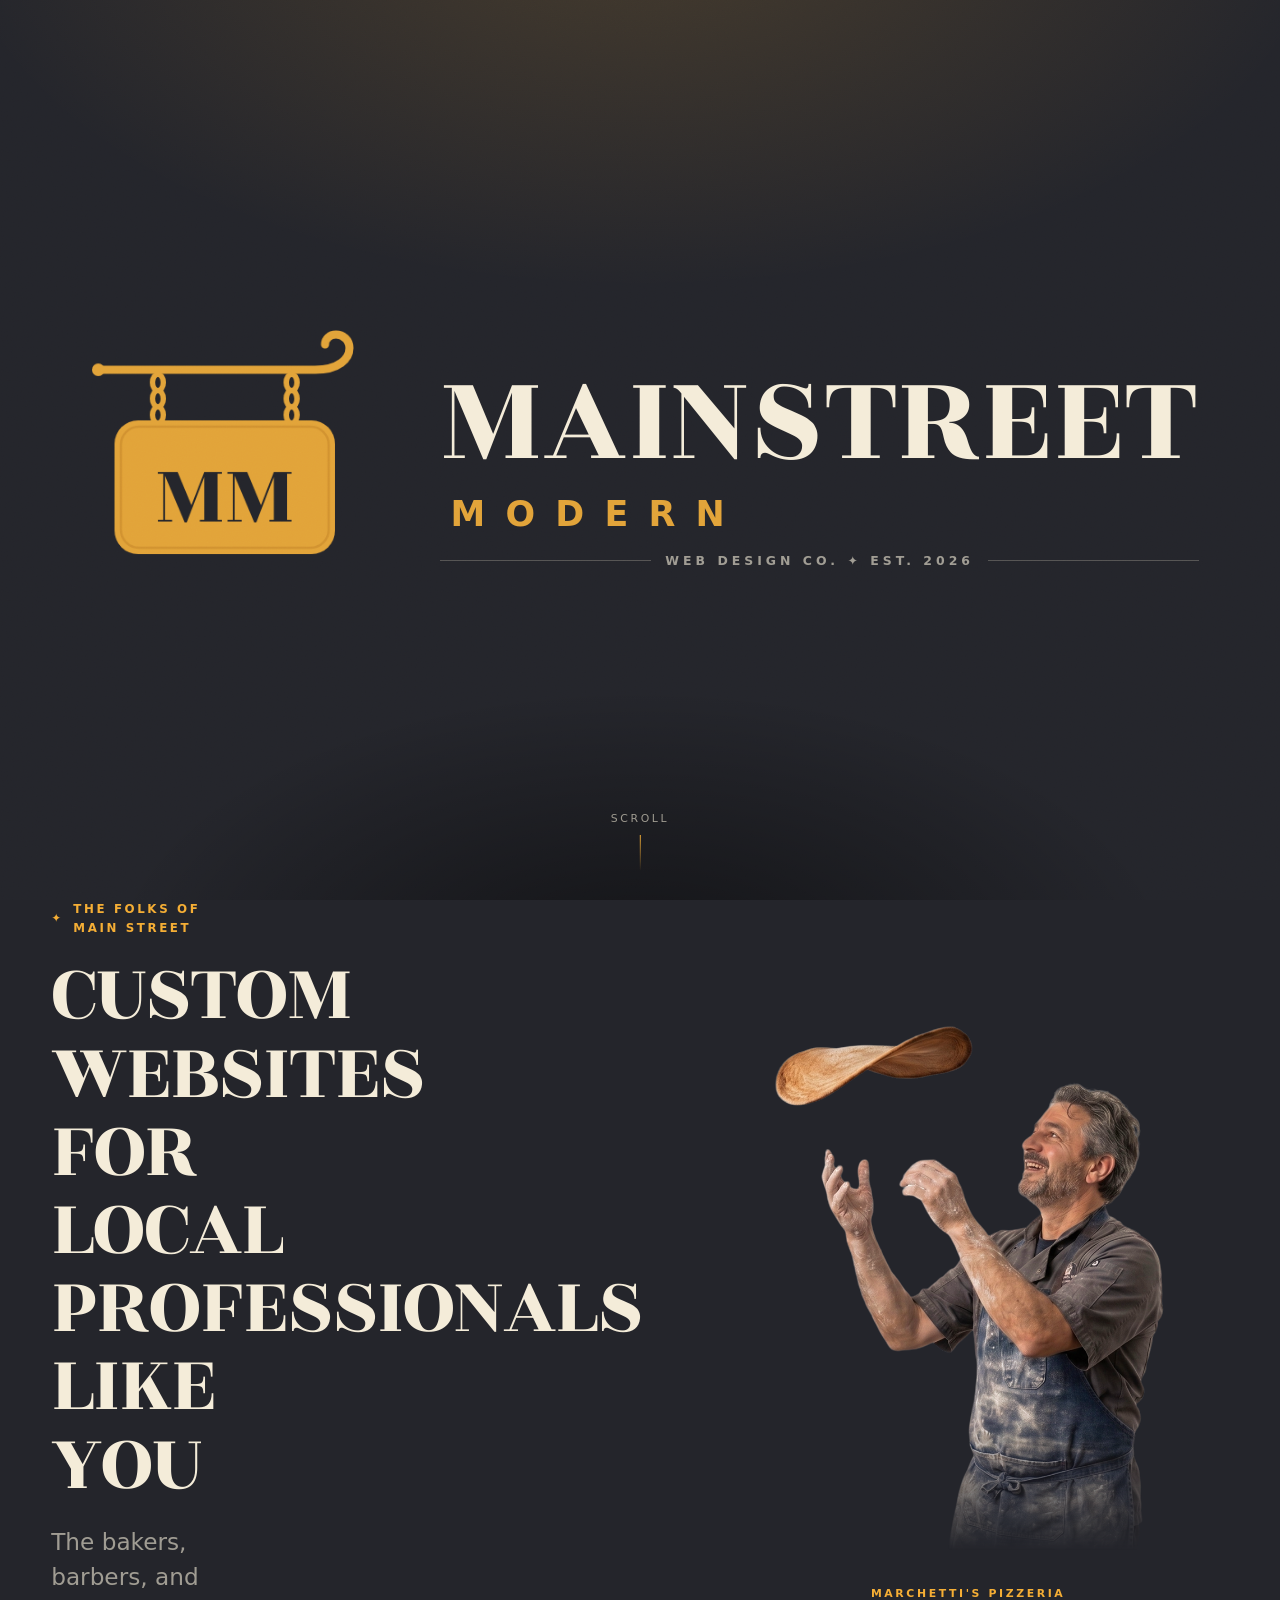
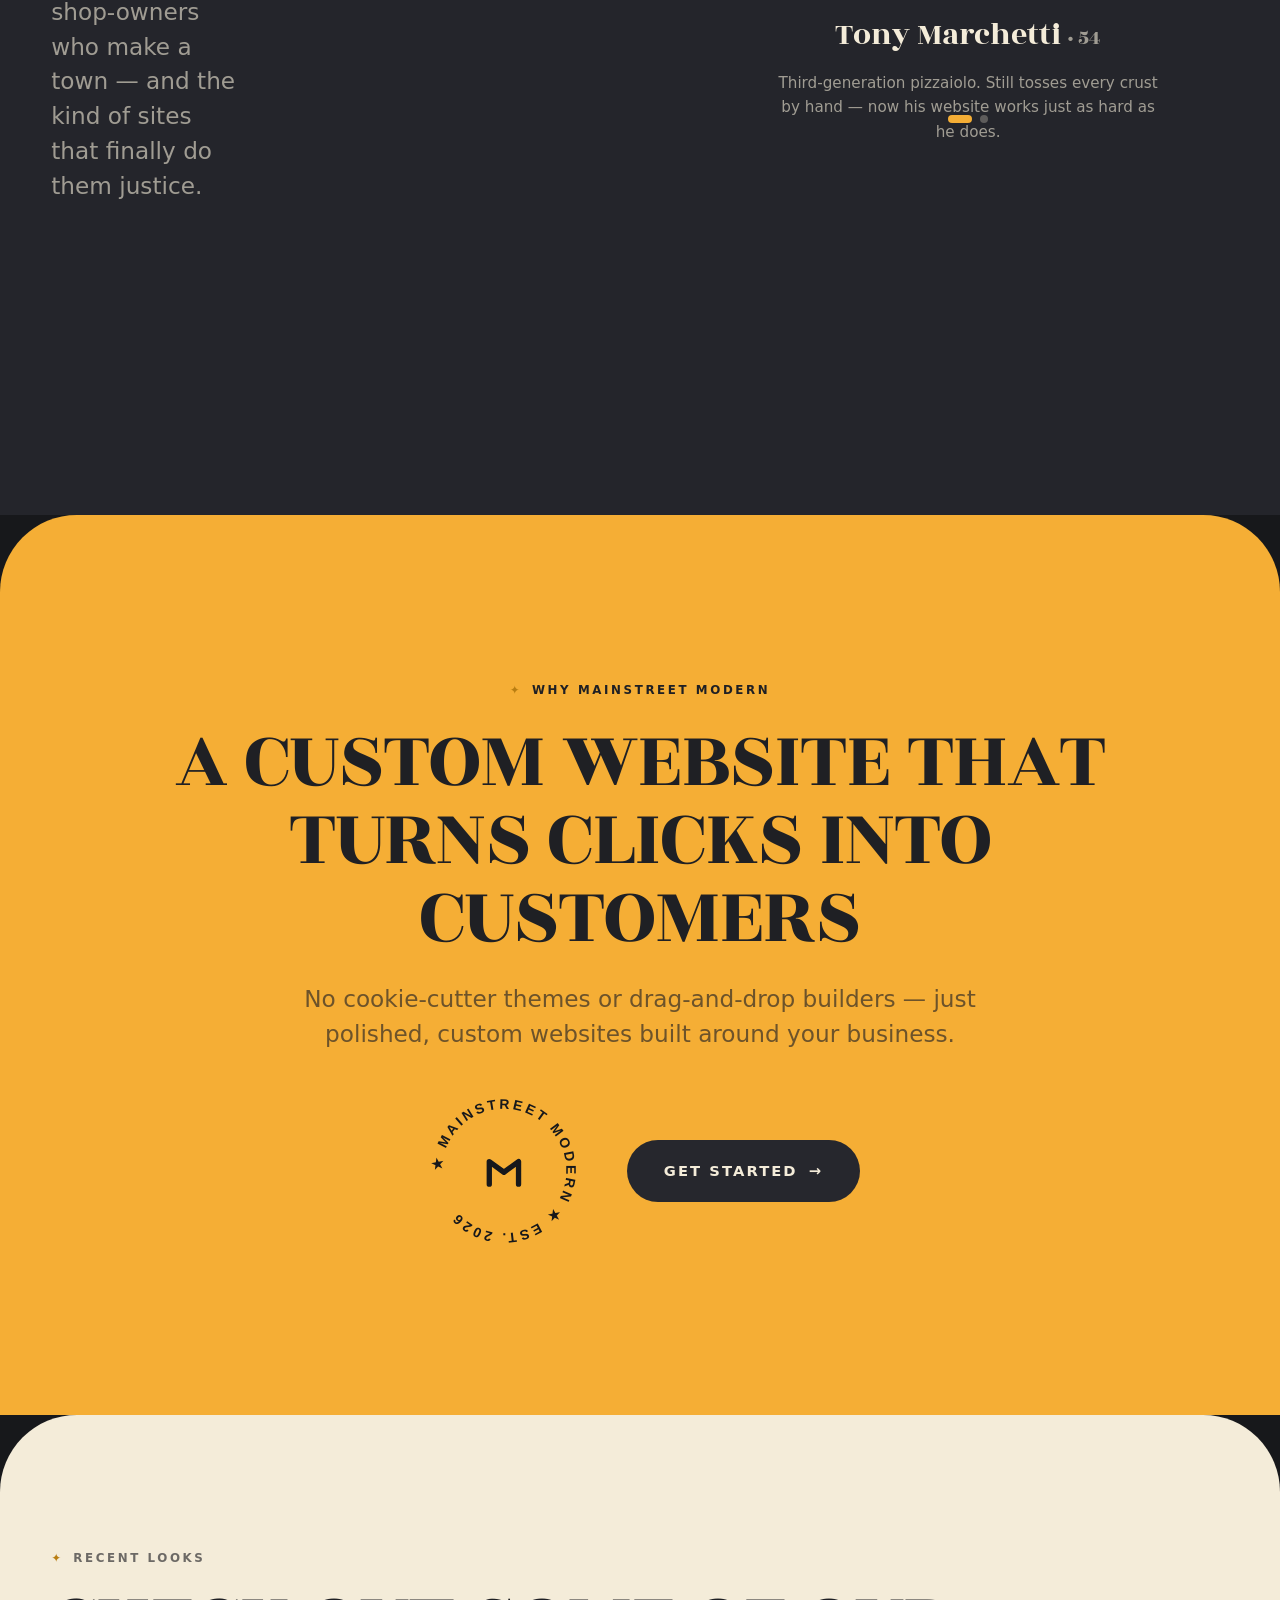
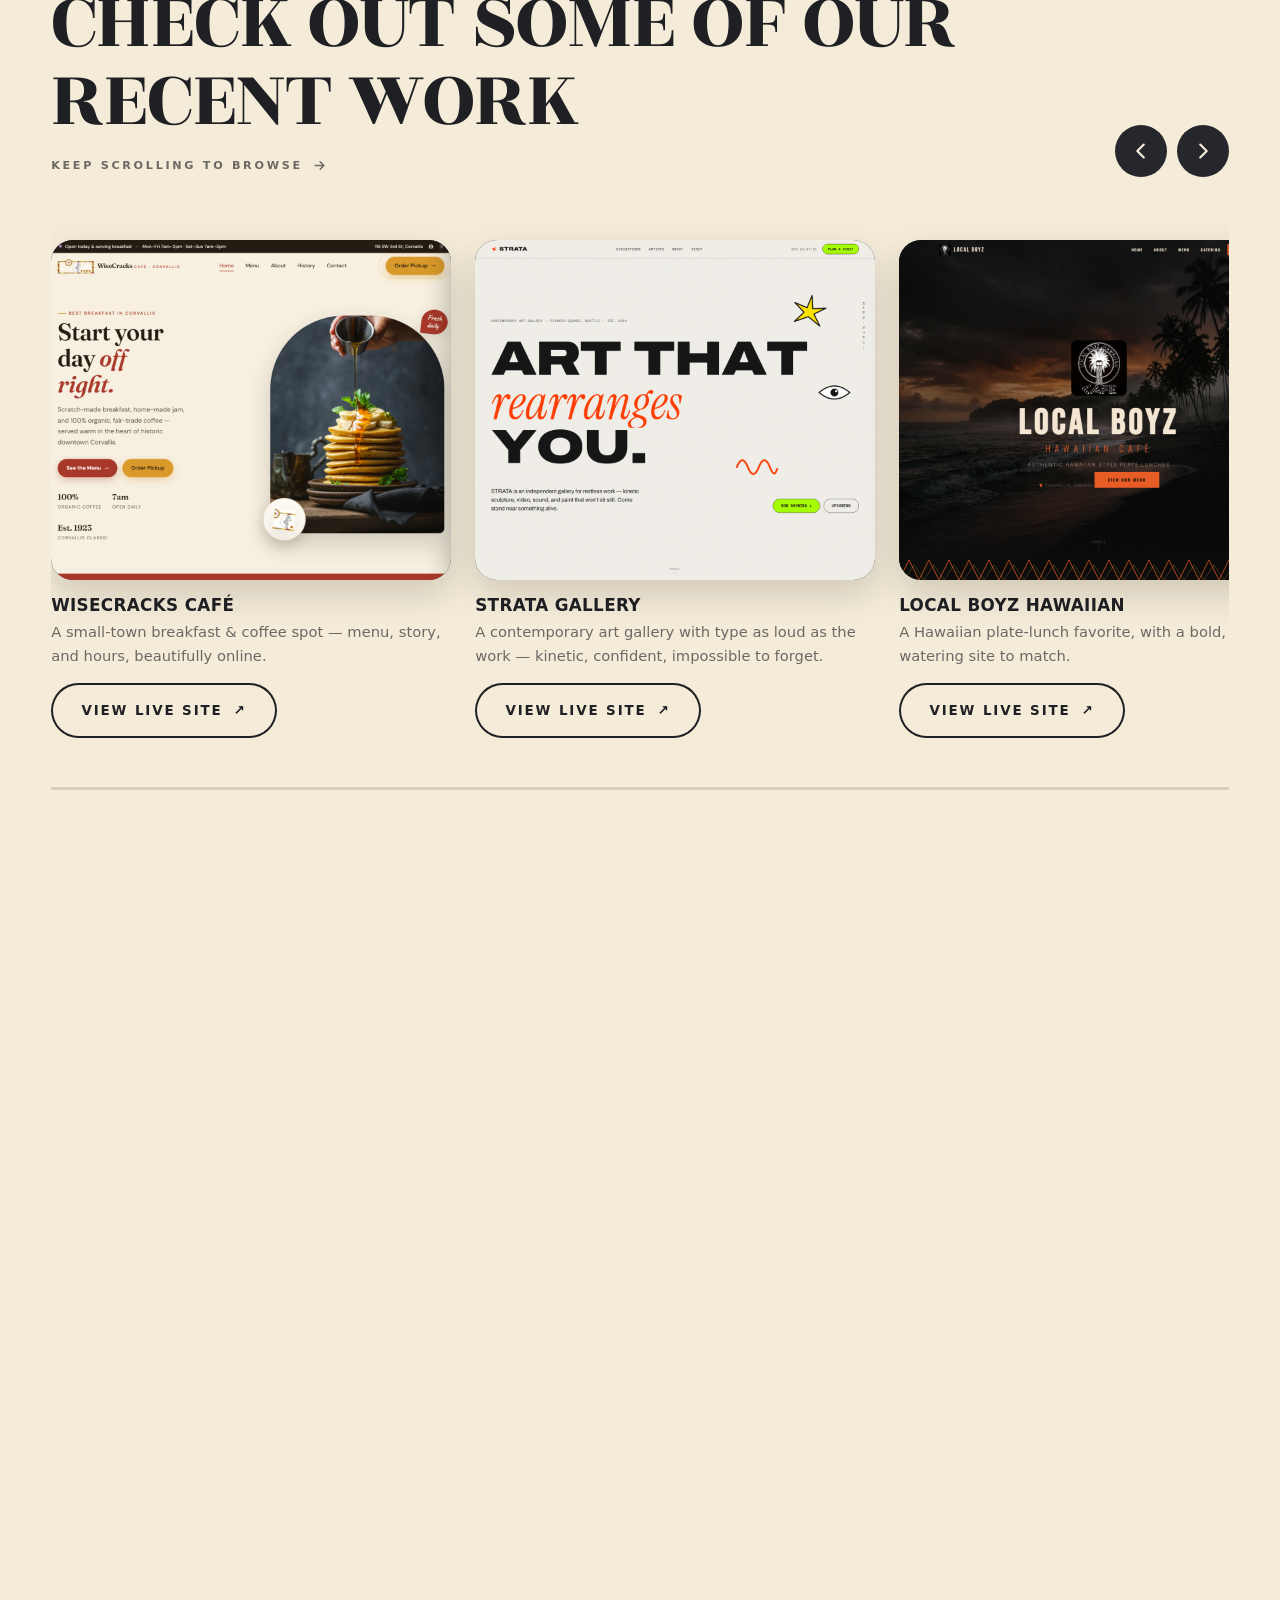
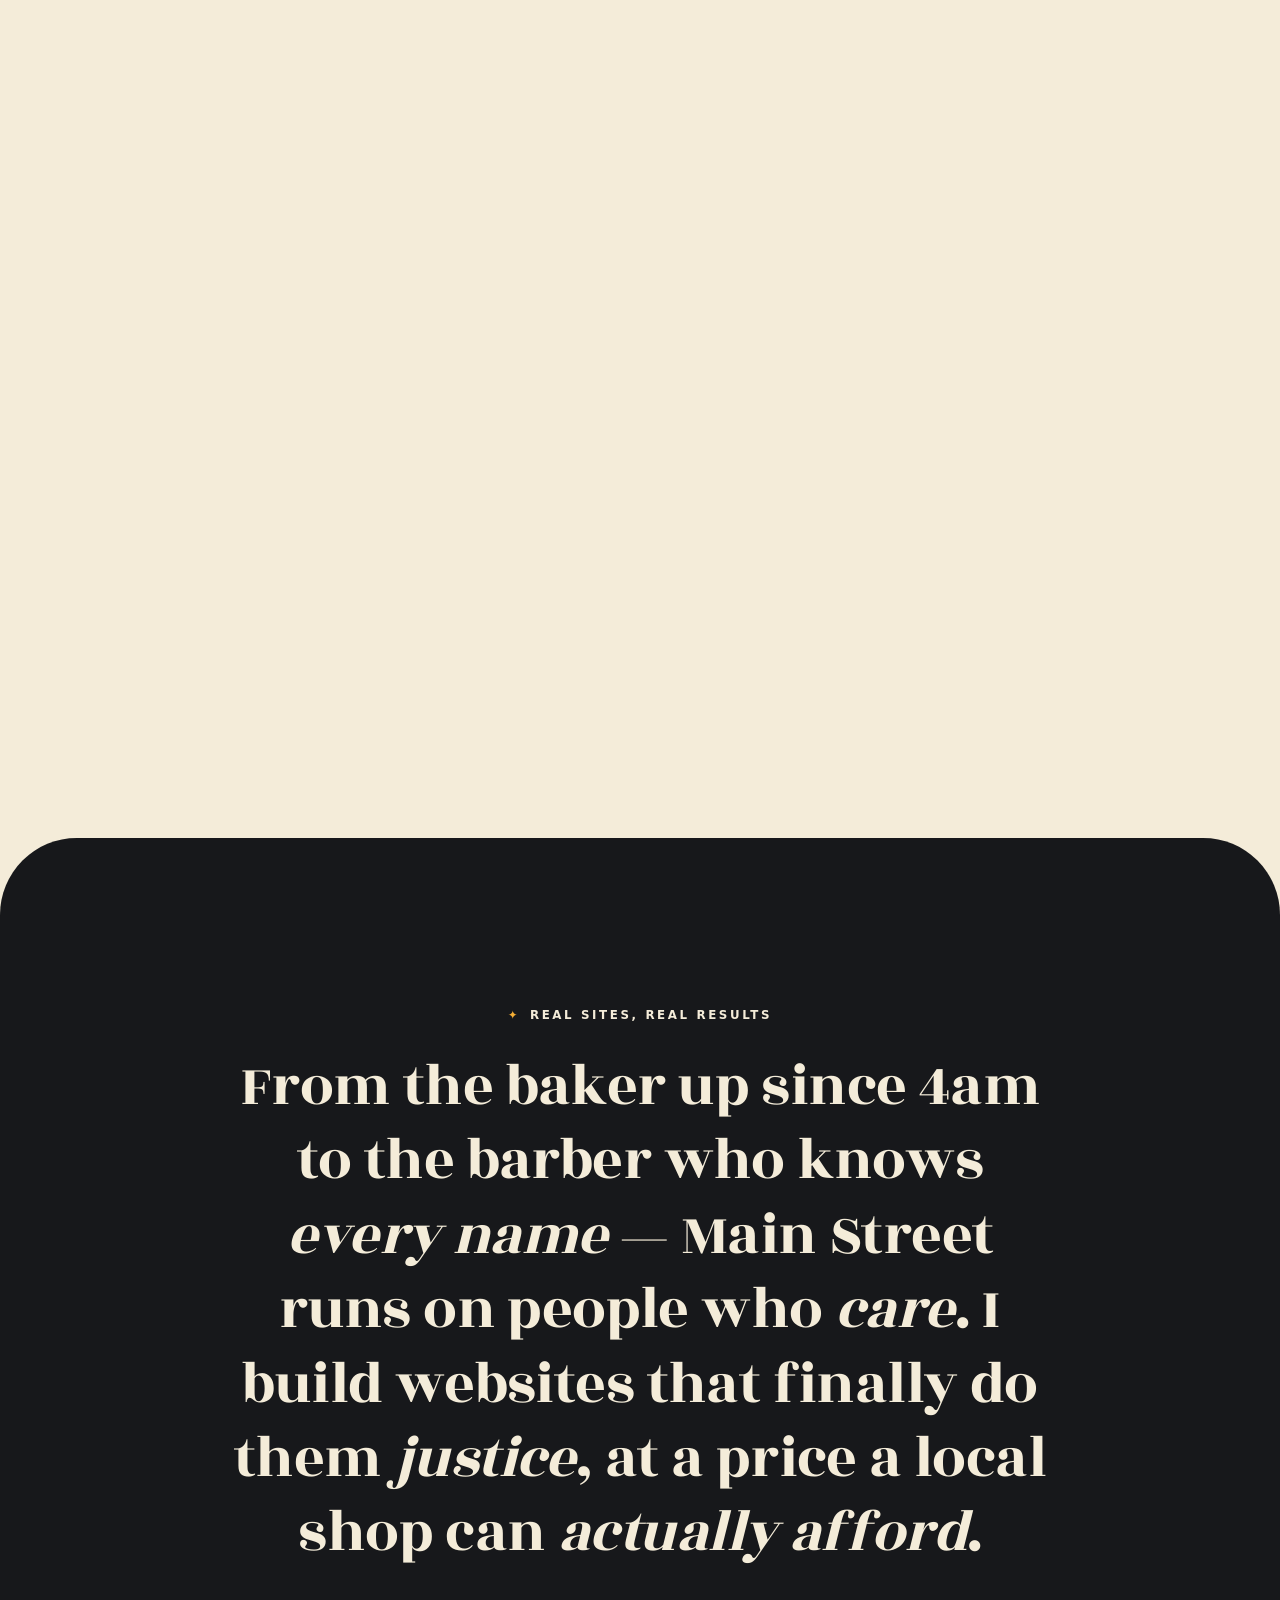
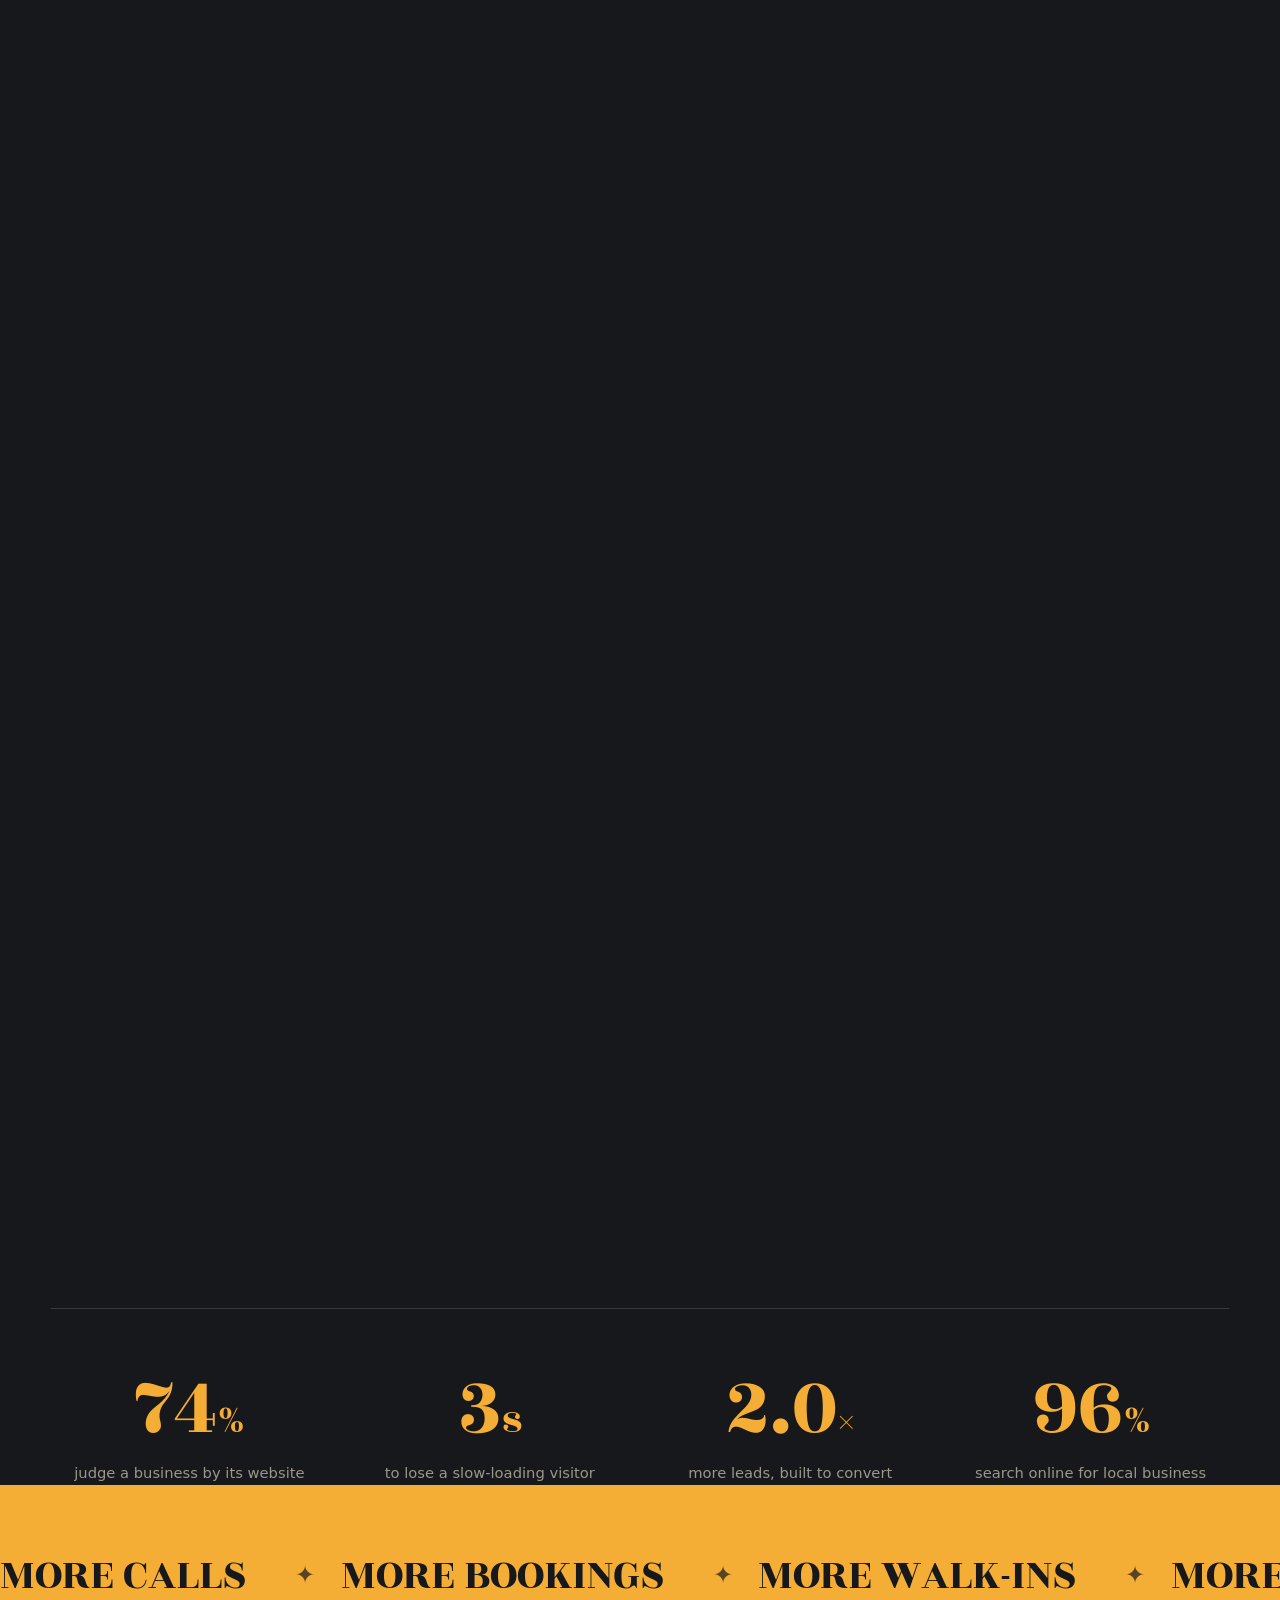
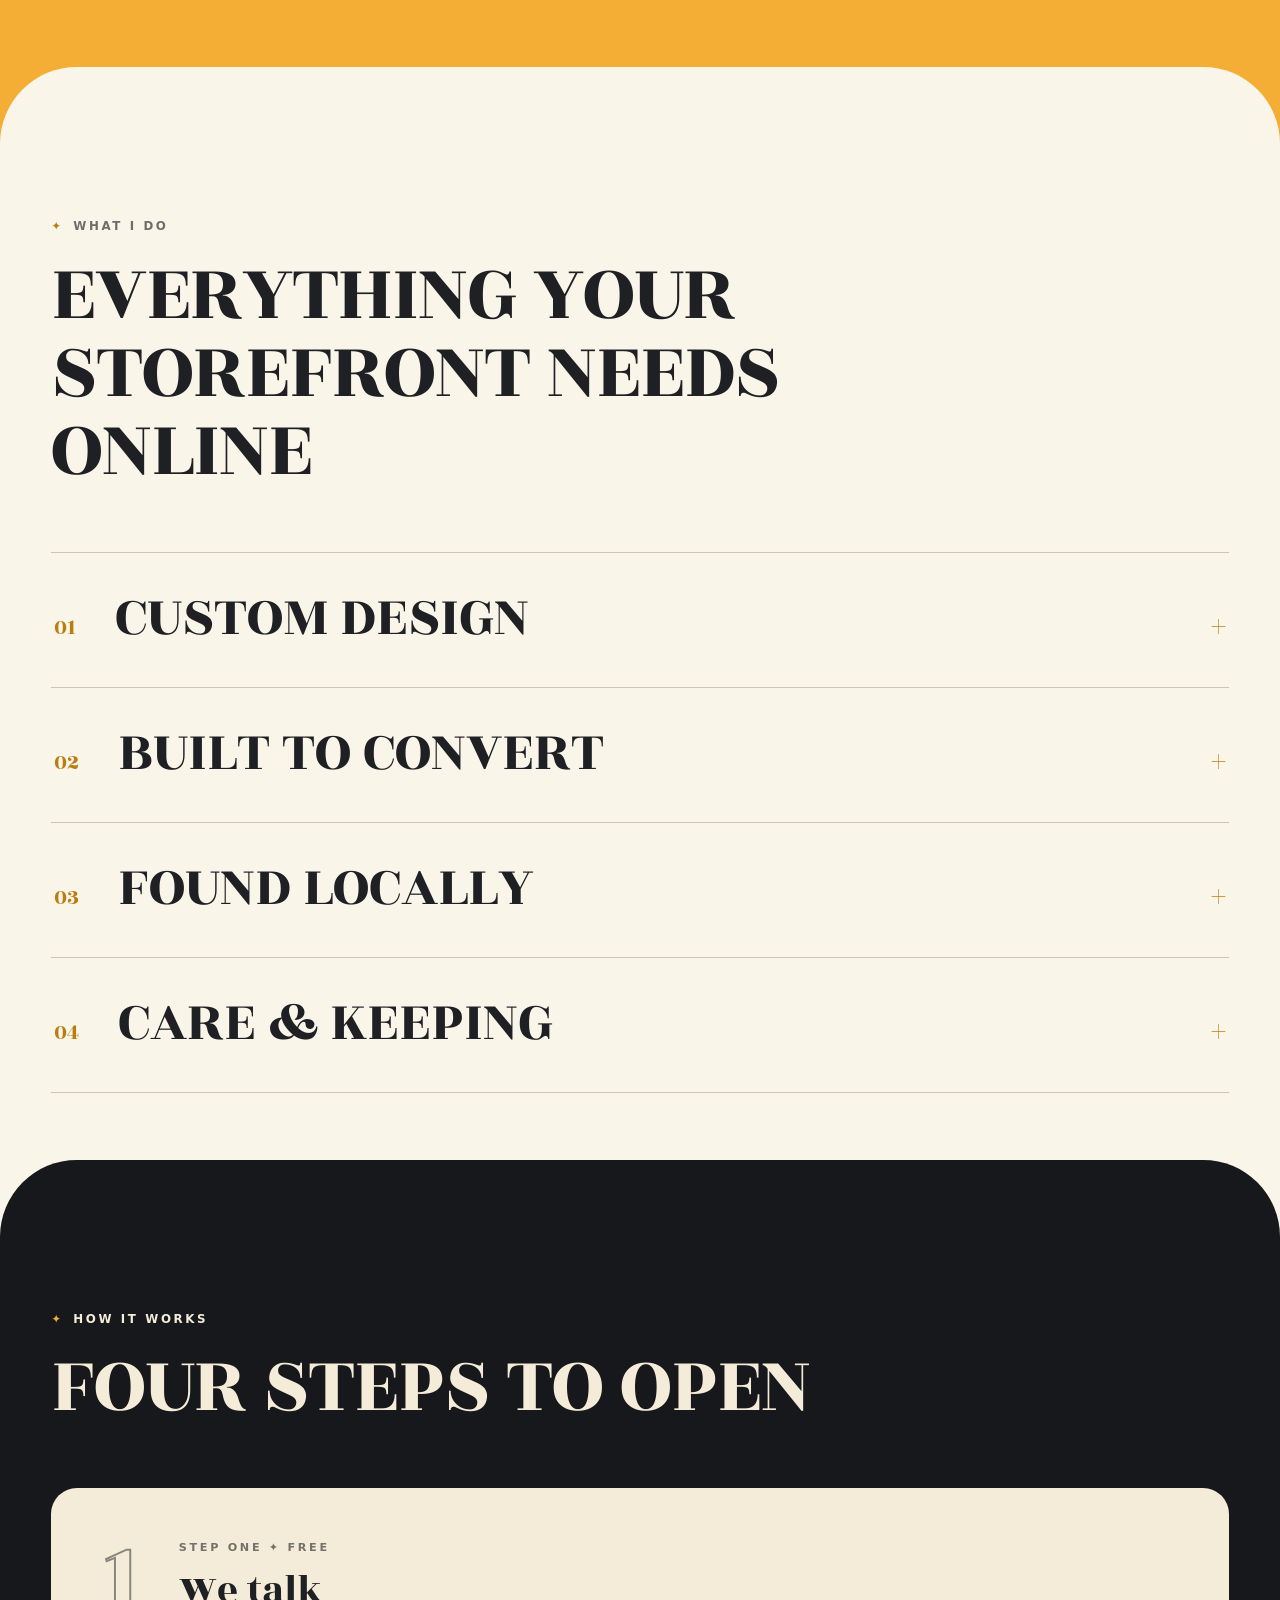
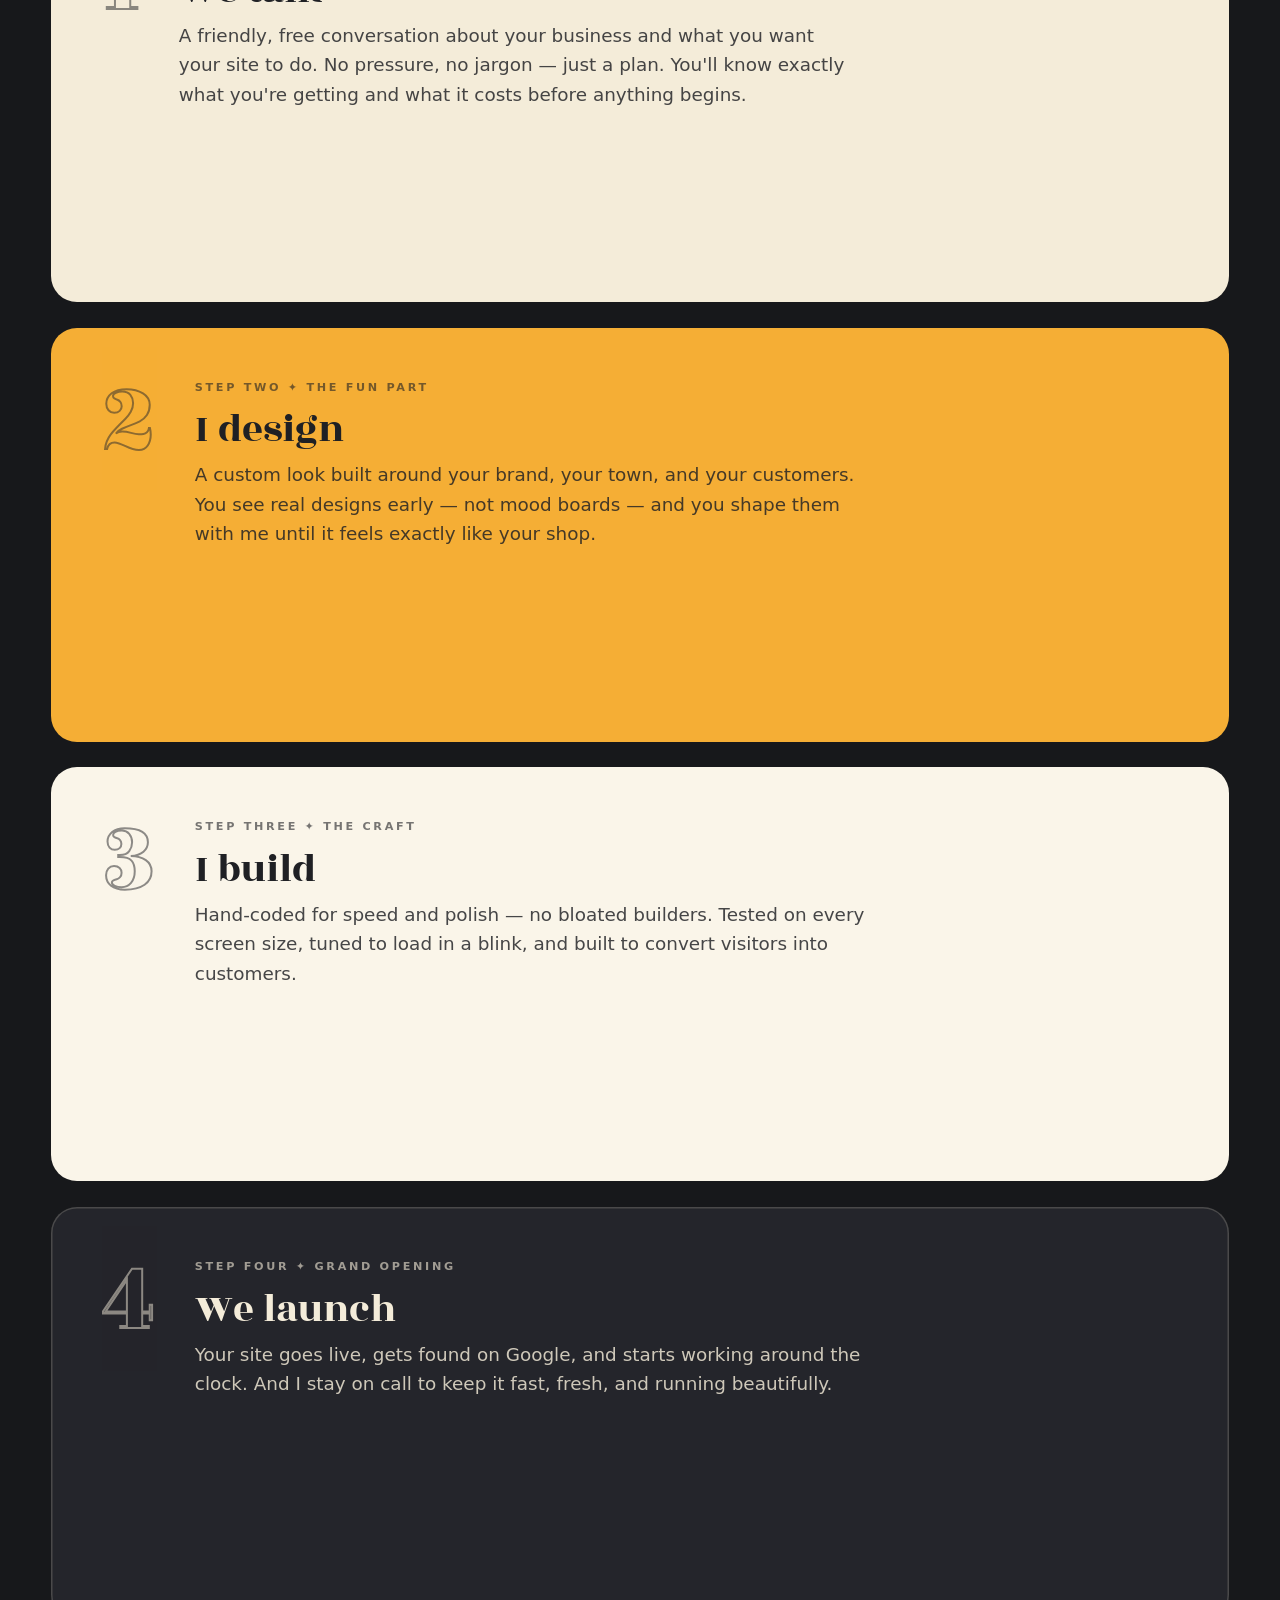
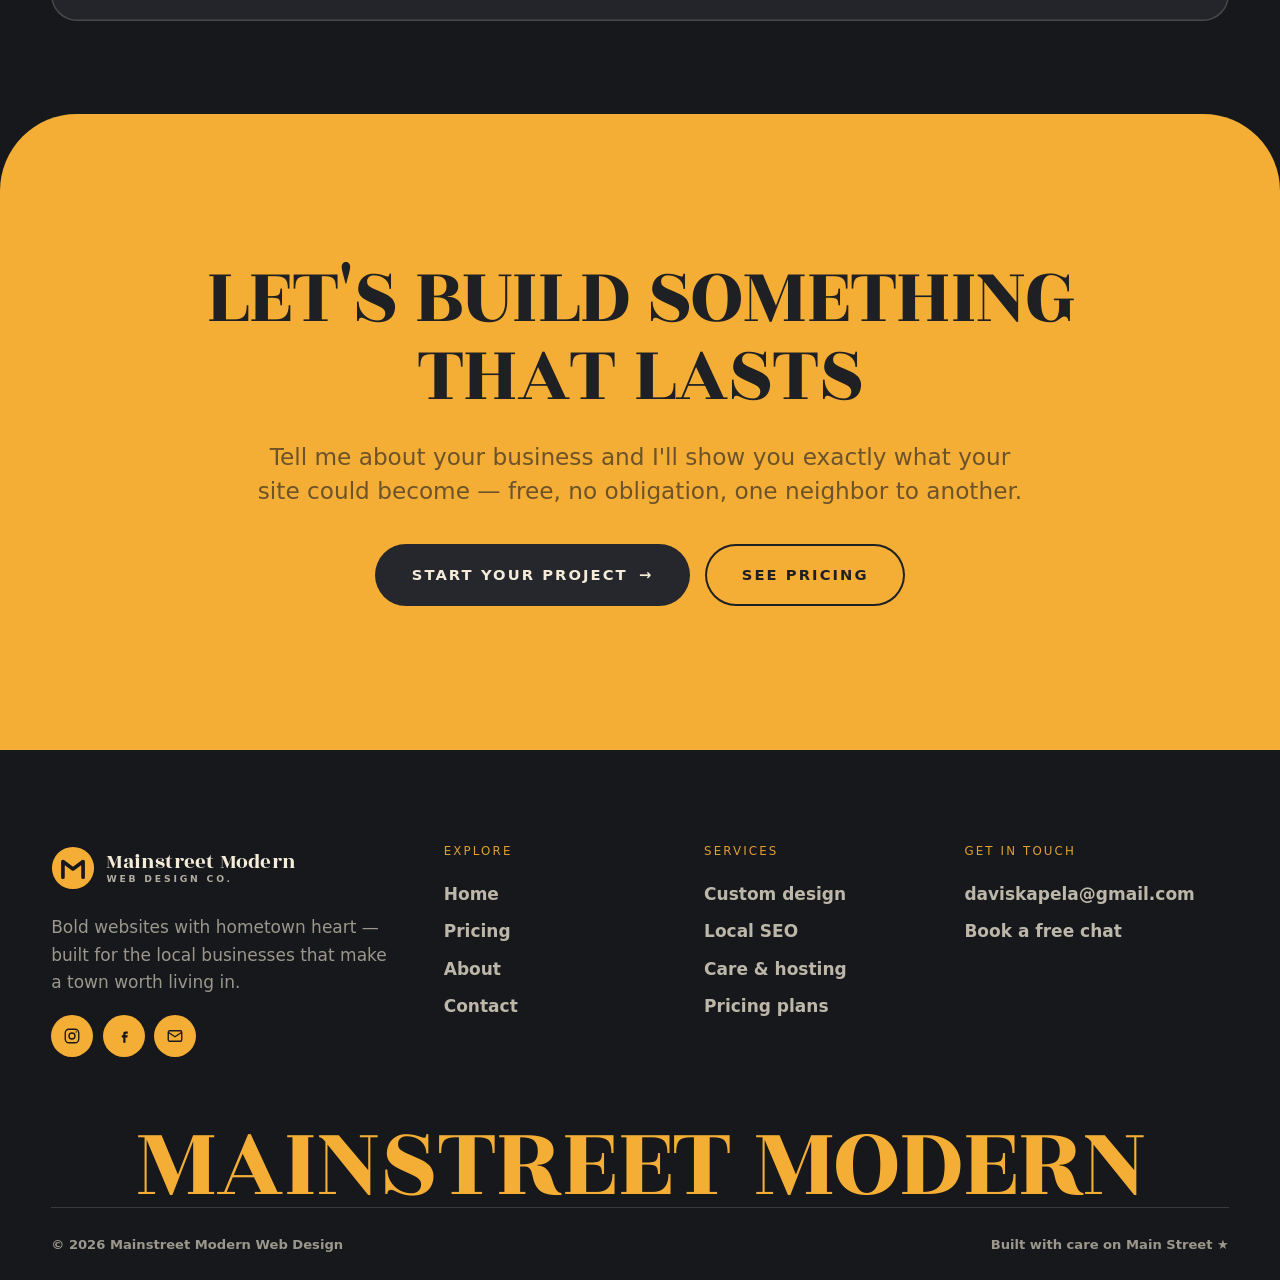
==== commit ef38ed20: "Add SplatSuite to Recent Looks; simplify card labels and headings - Add SplatSuite card (framed hero" ====
--- a/index.html
+++ b/index.html
@@ -14,7 +14,7 @@
   <link rel="preconnect" href="https://api.fontshare.com" crossorigin />
   <link href="https://fonts.googleapis.com/css2?family=Rozha+One&display=swap" rel="stylesheet" />
   <link href="https://api.fontshare.com/v2/css?f[]=satoshi@400,500,700,900&display=swap" rel="stylesheet" />
-  <link rel="stylesheet" href="assets/css/site.css?v=37" />
+  <link rel="stylesheet" href="assets/css/site.css?v=38" />
 </head>
 <body>
 
@@ -117,7 +117,7 @@
           <!-- LEFT: the statement -->
           <div class="folk-right">
             <span class="label eyebrow">The folks of Main Street</span>
-            <h2 class="display display--up rise">Professional websites for small, local businesses</h2>
+            <h2 class="display display--up rise">Custom websites for local professionals like you</h2>
             <p class="lede muted folk-sub">The bakers, barbers, and shop-owners who make a town — and the kind of sites that finally do them justice.</p>
           </div>
 
@@ -177,7 +177,7 @@
           <div class="carousel__head">
             <div>
               <span class="label eyebrow label--muted">Recent looks</span>
-              <h2 class="display display--up" style="margin-top:0.8rem; max-width:16ch">Designed for businesses like yours</h2>
+              <h2 class="display display--up" style="margin-top:0.8rem; max-width:20ch">Check out some of our recent work</h2>
               <span class="work-hint" aria-hidden="true">Keep scrolling to browse <svg viewBox="0 0 24 24" fill="none" stroke="currentColor" stroke-width="2.4" stroke-linecap="round" stroke-linejoin="round"><path d="M5 12h14M13 6l6 6-6 6"/></svg></span>
             </div>
             <div class="carousel__nav">
@@ -190,28 +190,30 @@
           <div class="carousel">
             <article class="card-work">
               <a class="card-work__art" href="https://wisecracks.vercel.app/index.html" target="_blank" rel="noopener" aria-label="Visit the WiseCracks Café live site"><img src="assets/img/work-wisecracks.png" alt="WiseCracks Café website front page" loading="lazy" /></a>
-              <div class="card-work__feel">Warm</div>
               <h3>WiseCracks Café</h3>
               <p>A small-town breakfast &amp; coffee spot — menu, story, and hours, beautifully online.</p>
               <a href="https://wisecracks.vercel.app/index.html" target="_blank" rel="noopener" class="btn btn--outline">View live site <span class="arrow">↗</span></a>
             </article>
             <article class="card-work">
               <a class="card-work__art" href="https://artgallery-gray.vercel.app/" target="_blank" rel="noopener" aria-label="Visit the STRATA Gallery live site"><img src="assets/img/work-artgallery.png" alt="STRATA contemporary art gallery website front page" loading="lazy" /></a>
-              <div class="card-work__feel">Bold</div>
               <h3>STRATA Gallery</h3>
               <p>A contemporary art gallery with type as loud as the work — kinetic, confident, impossible to forget.</p>
               <a href="https://artgallery-gray.vercel.app/" target="_blank" rel="noopener" class="btn btn--outline">View live site <span class="arrow">↗</span></a>
             </article>
             <article class="card-work">
               <a class="card-work__art" href="https://local-boyz-hawaiian-cafe.vercel.app/" target="_blank" rel="noopener" aria-label="Visit the Local Boyz Hawaiian live site"><img src="assets/img/work-localboyz.png?v=2" alt="Local Boyz Hawaiian Cafe website front page" loading="lazy" /></a>
-              <div class="card-work__feel">Island</div>
               <h3>Local Boyz Hawaiian</h3>
               <p>A Hawaiian plate-lunch favorite, with a bold, mouth-watering site to match.</p>
               <a href="https://local-boyz-hawaiian-cafe.vercel.app/" target="_blank" rel="noopener" class="btn btn--outline">View live site <span class="arrow">↗</span></a>
             </article>
             <article class="card-work">
+              <a class="card-work__art" href="https://splatsuite-client.vercel.app/" target="_blank" rel="noopener" aria-label="Visit the SplatSuite live site"><img src="assets/img/work-splatsuite.png" alt="SplatSuite 3D spatial walk-through website front page" loading="lazy" /></a>
+              <h3>SplatSuite</h3>
+              <p>Photorealistic 3D walk-throughs for venues — a sleek, editorial homepage to match the tech.</p>
+              <a href="https://splatsuite-client.vercel.app/" target="_blank" rel="noopener" class="btn btn--outline">View live site <span class="arrow">↗</span></a>
+            </article>
+            <article class="card-work">
               <a class="card-work__art" href="https://sundown-red.vercel.app/" target="_blank" rel="noopener" aria-label="Visit the Sundown live site"><img src="assets/img/work-sundown.png" alt="Sundown rooftop bar website front page" loading="lazy" /></a>
-              <div class="card-work__feel">Dusk</div>
               <h3>Sundown</h3>
               <p>A rooftop cocktail bar where the day comes to rest — an immersive, golden-hour site to match the view.</p>
               <a href="https://sundown-red.vercel.app/" target="_blank" rel="noopener" class="btn btn--outline">View live site <span class="arrow">↗</span></a>
@@ -394,6 +396,6 @@
     </div>
   </footer>
 
-  <script src="assets/js/site.js?v=37" defer></script>
+  <script src="assets/js/site.js?v=38" defer></script>
 </body>
 </html>
--- a/assets/css/site.css
+++ b/assets/css/site.css
@@ -576,9 +576,7 @@
 .card-work:hover .card-work__art { transform: translateY(-8px) rotate(-0.6deg); box-shadow: var(--shadow-lg); }
 .card-work__art svg { width: 100%; height: 100%; }
 .card-work__art img { width: 100%; height: 100%; object-fit: cover; display: block; }
-.card-work__feel { font-family: var(--display); font-size: 1.5rem; margin: 1.1rem 0 0.1rem; }
-.card-work__feel::after { content: " ✦"; color: var(--honey-deep); font-size: 0.7em; }
-.card-work h3 { font-family: var(--body); font-weight: 700; font-size: 1.05rem; letter-spacing: 0.02em; text-transform: uppercase; }
+.card-work h3 { font-family: var(--body); font-weight: 700; font-size: 1.05rem; letter-spacing: 0.02em; text-transform: uppercase; margin-top: 1.1rem; }
 .card-work p { color: var(--muted); font-size: 0.92rem; margin: 0.4rem 0 1rem; }
 .carousel-dots { display: flex; gap: 0.5rem; justify-content: center; margin-top: 2rem; }
 .carousel-dots button { width: 9px; height: 9px; border-radius: 50%; background: currentColor; opacity: 0.28; transition: opacity 0.3s, transform 0.3s; }
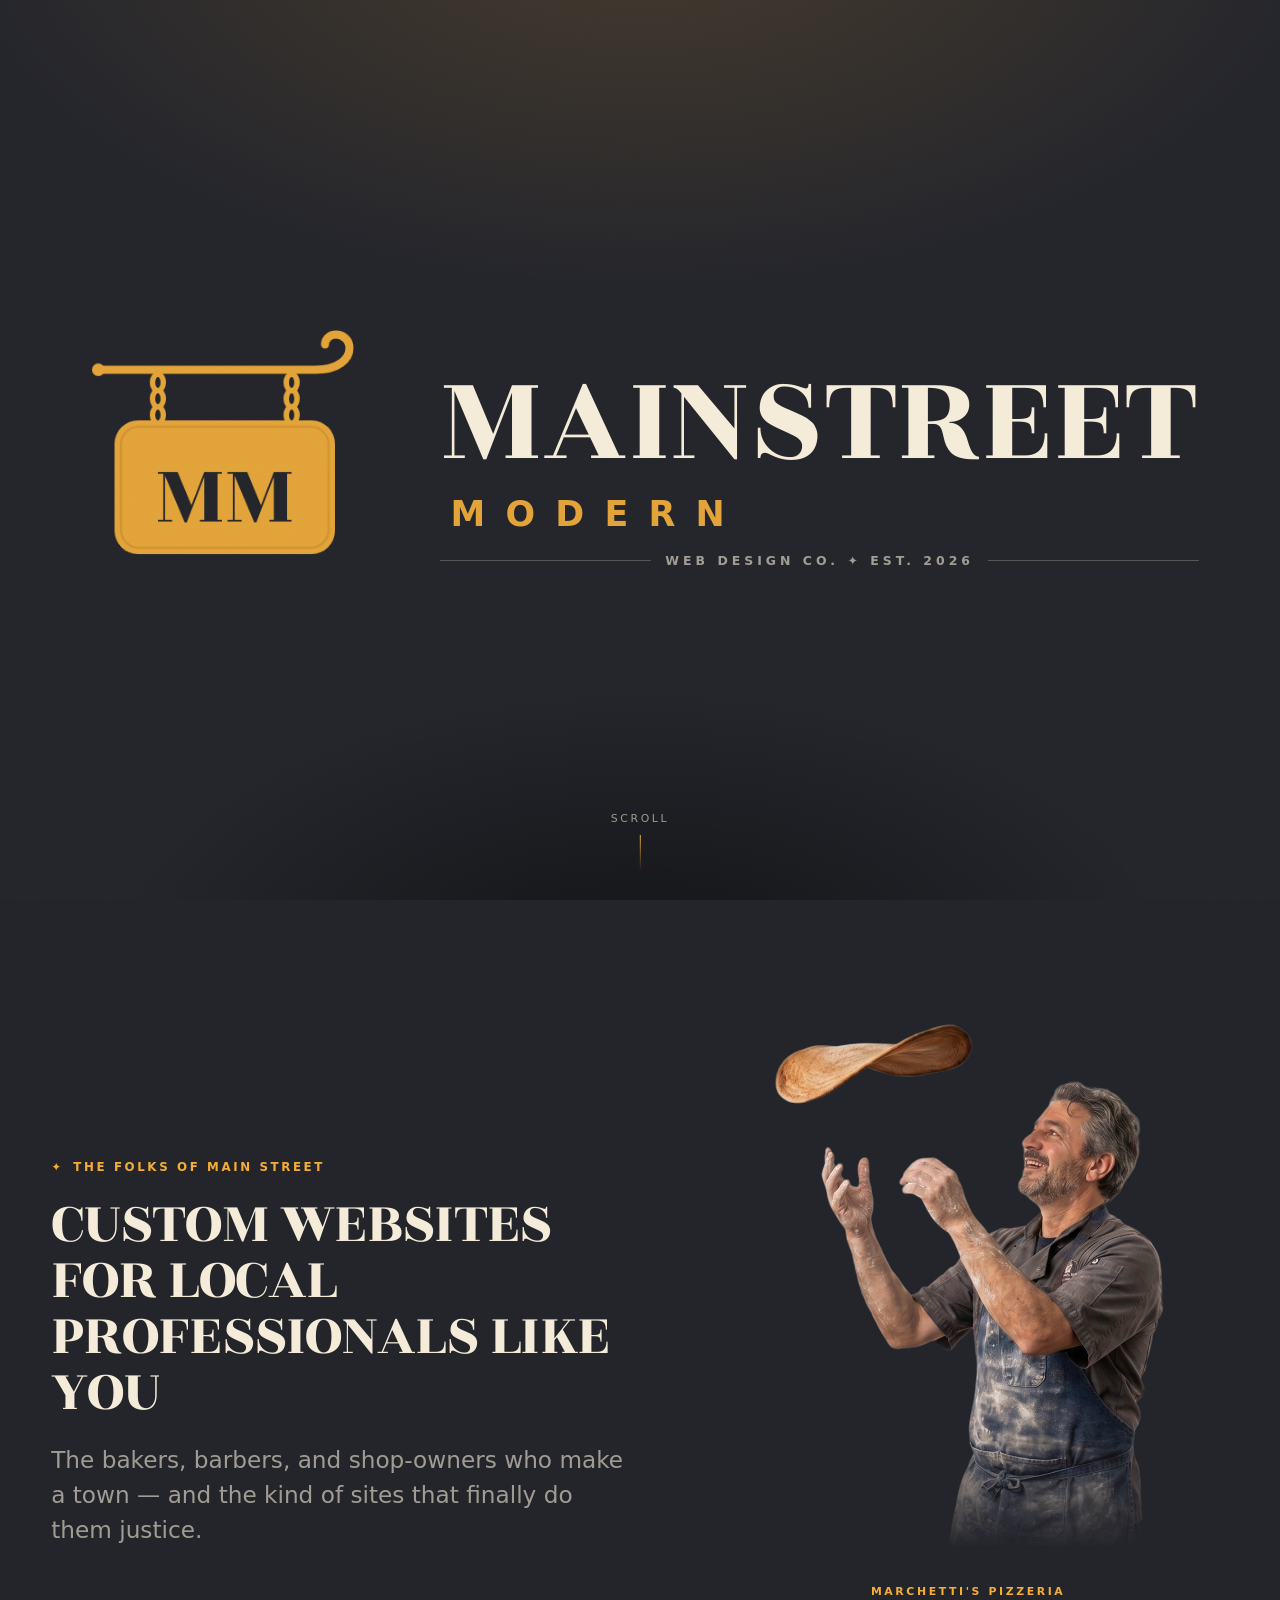
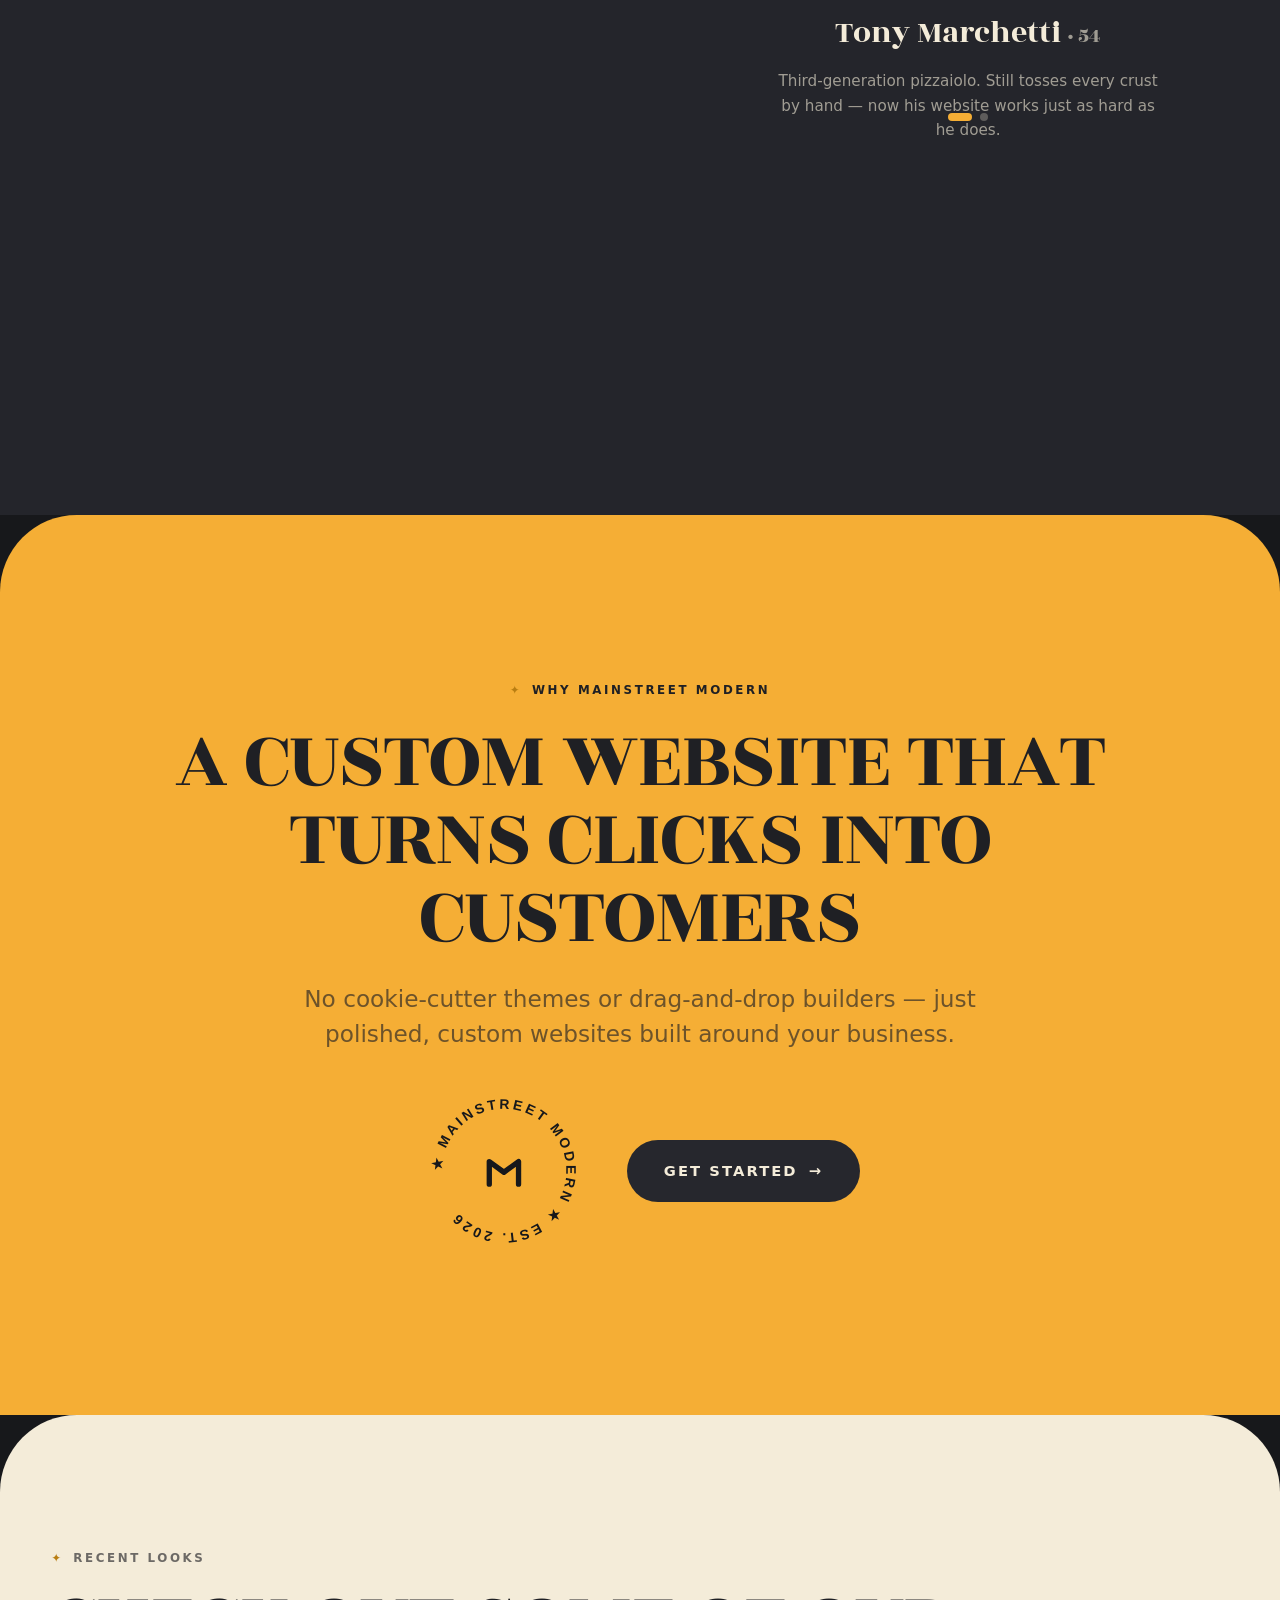
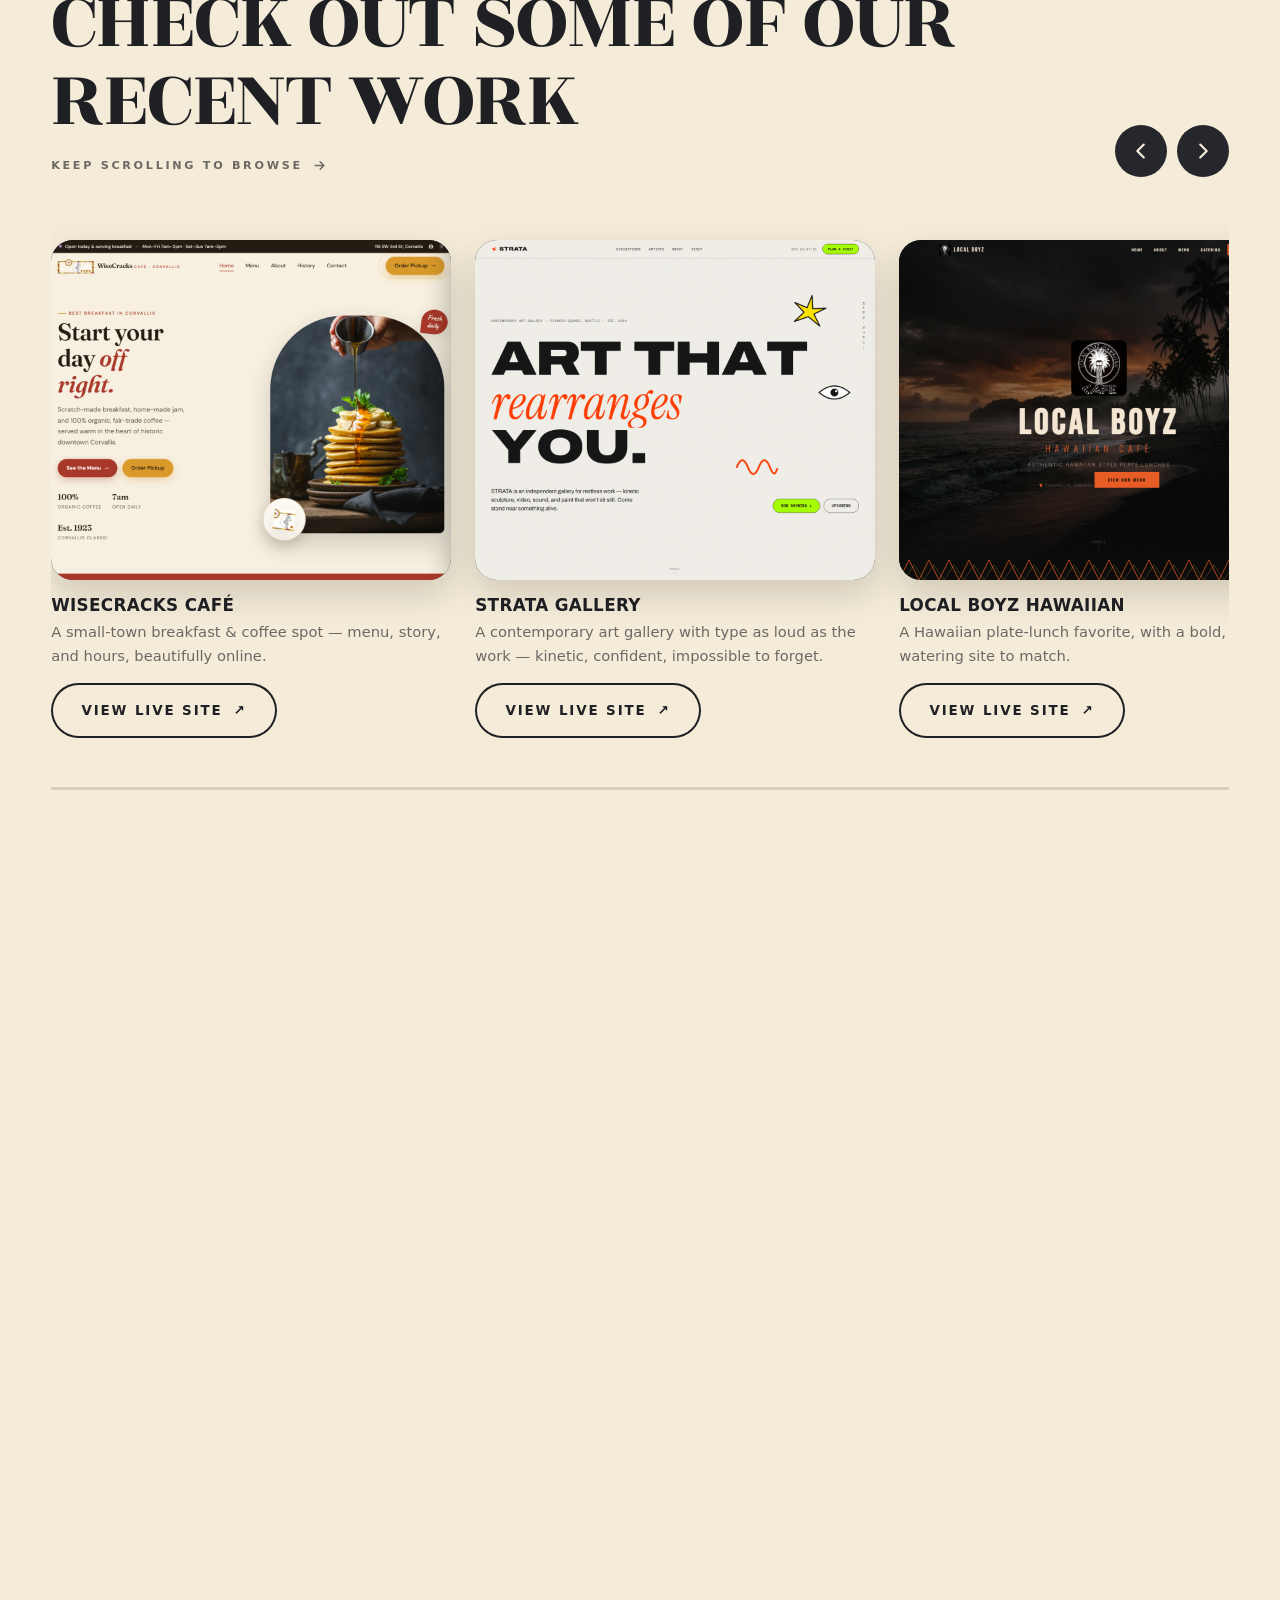
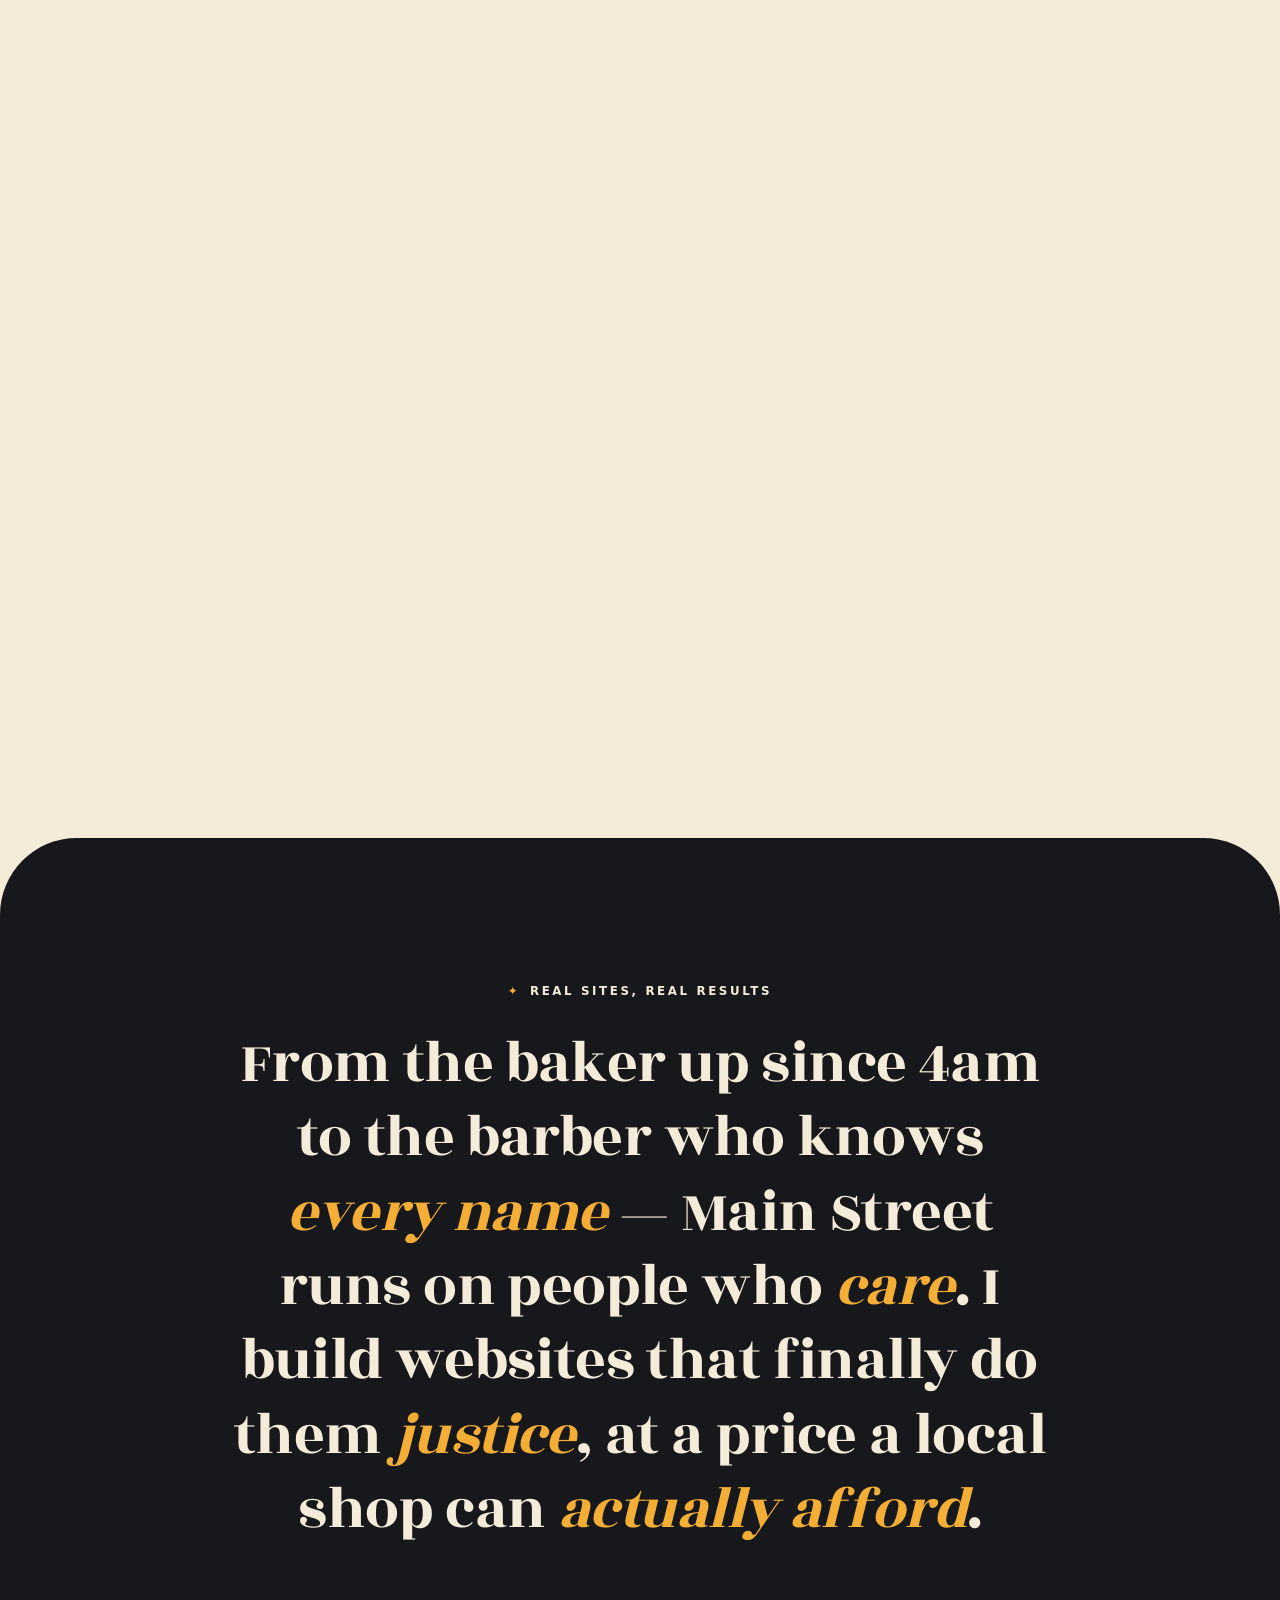
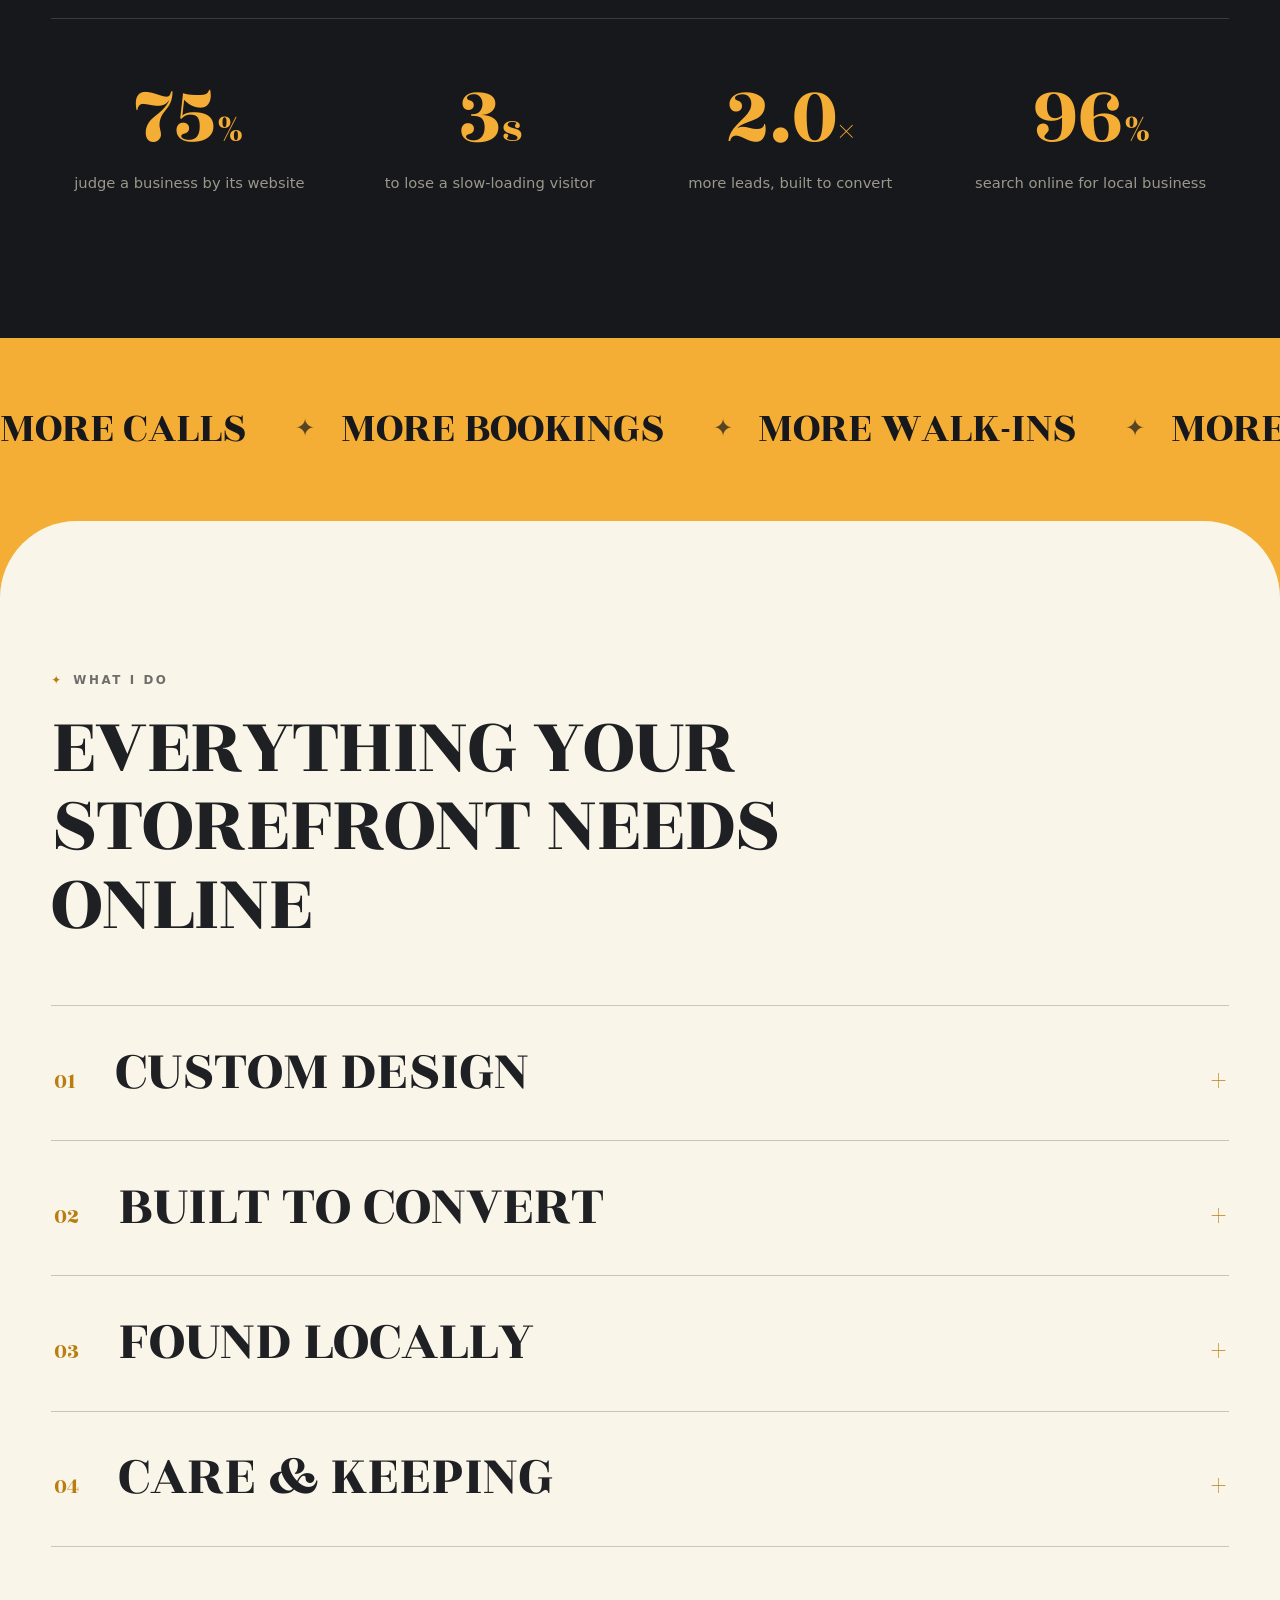
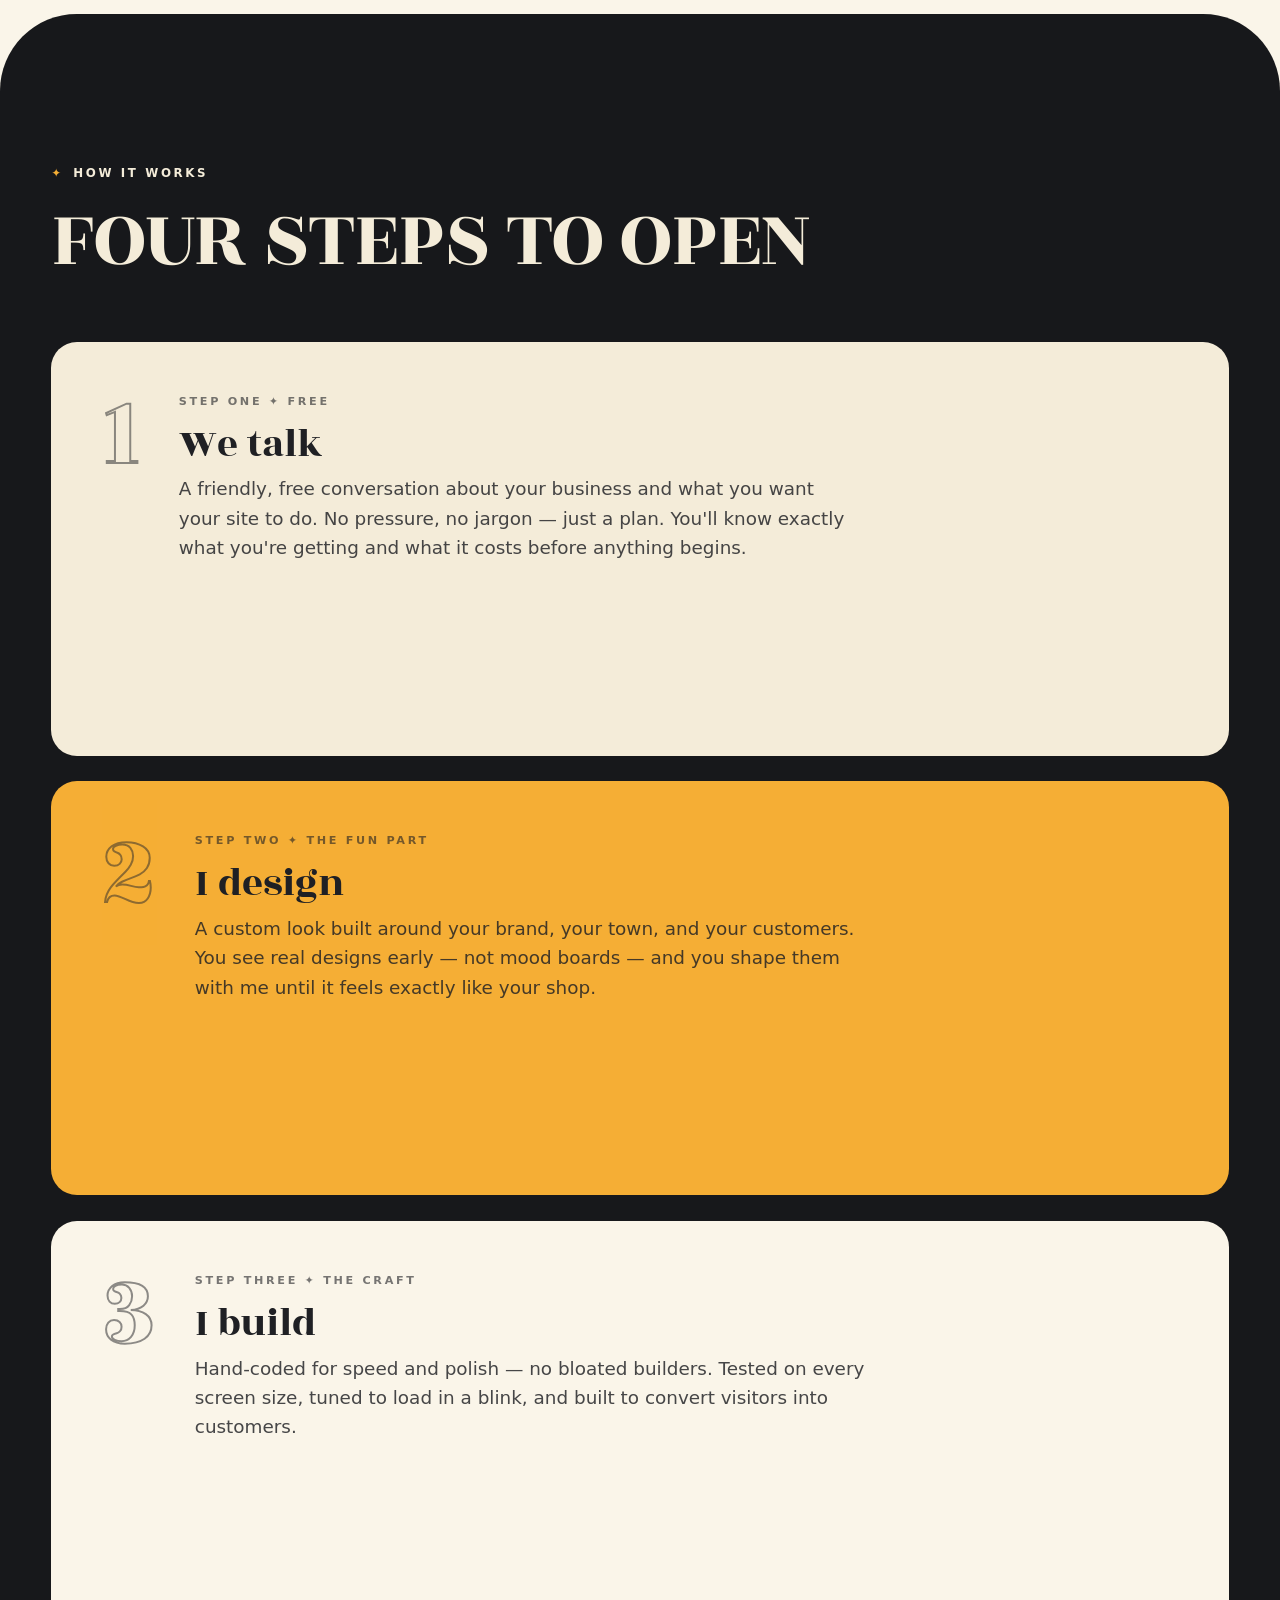
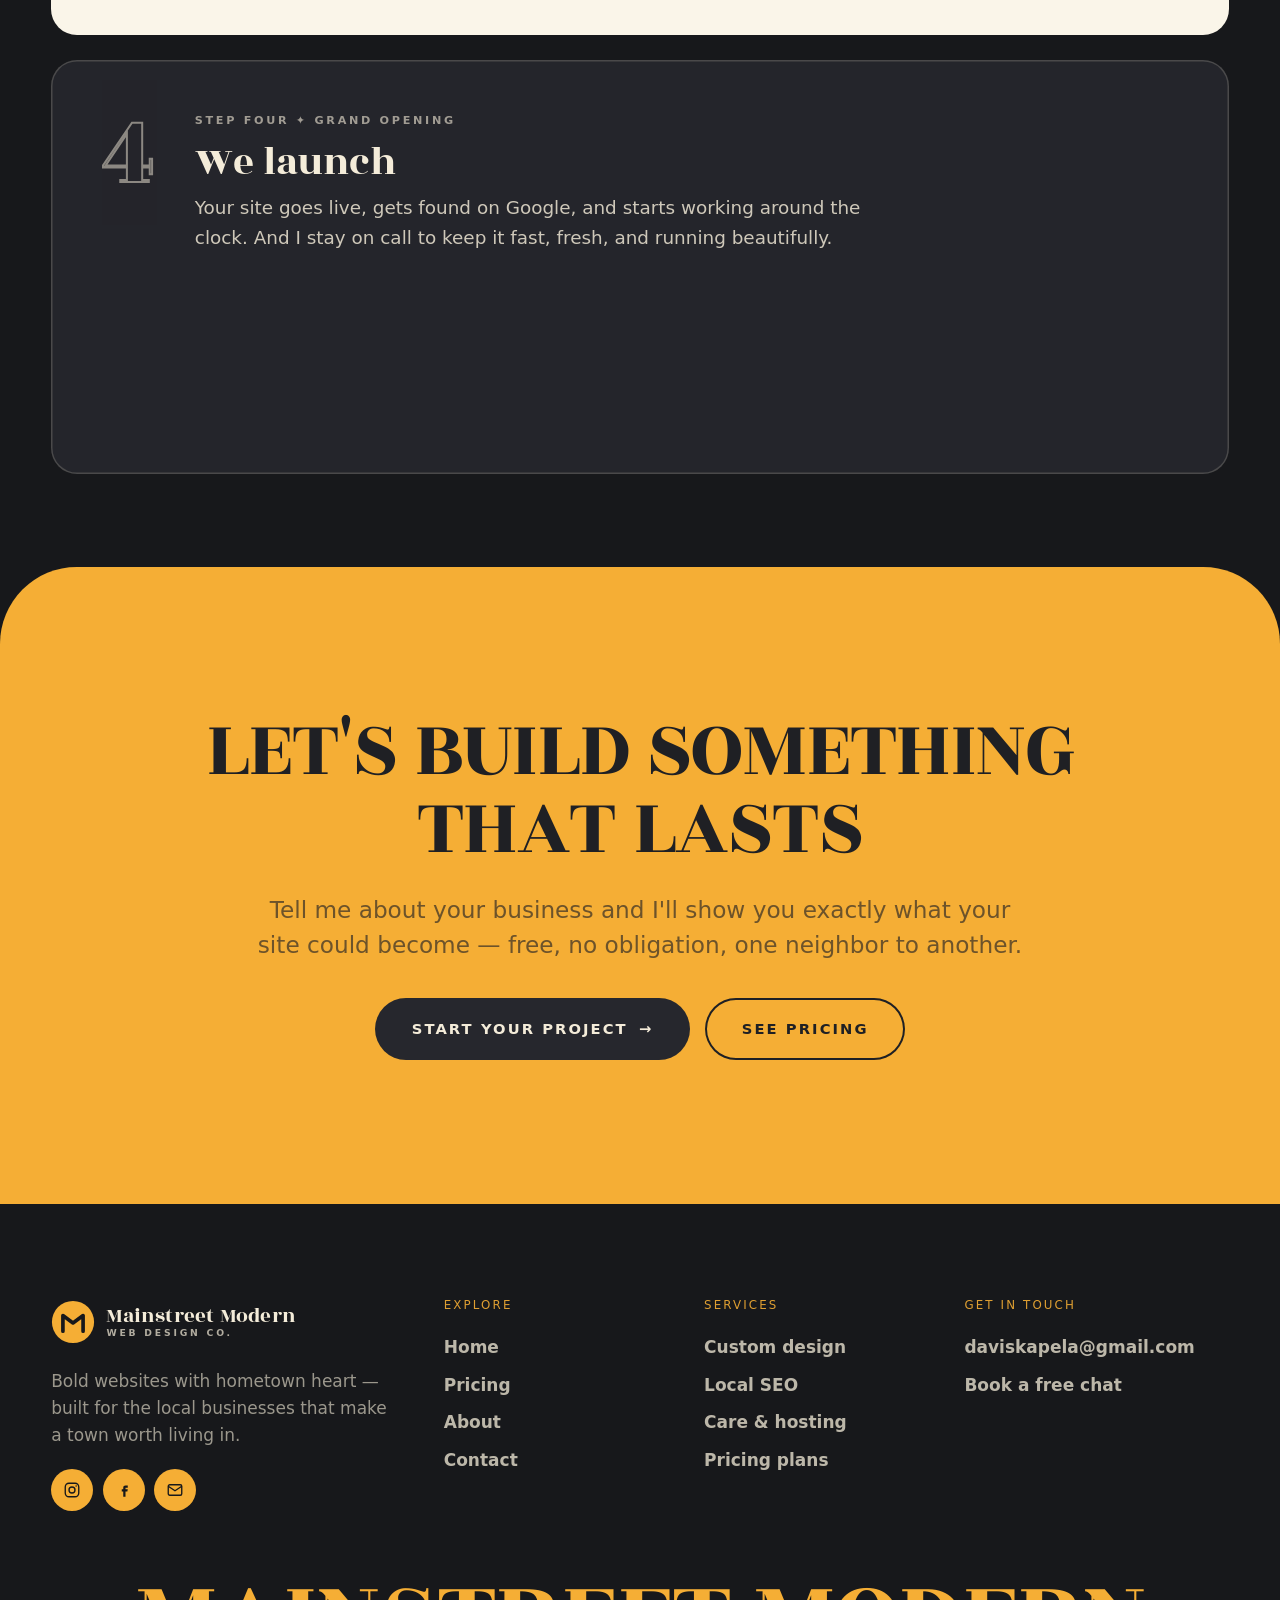
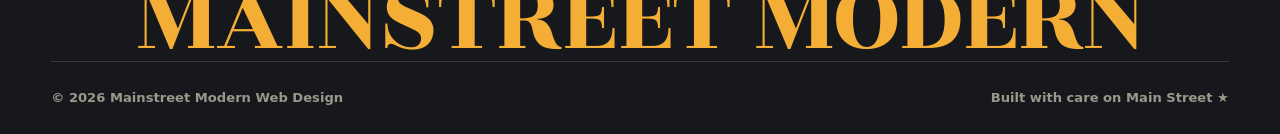
==== commit b7139192: "Content + layout polish across pages; real SplatSuite card image - Recent Looks: SplatSuite card now" ====
--- a/index.html
+++ b/index.html
@@ -14,7 +14,7 @@
   <link rel="preconnect" href="https://api.fontshare.com" crossorigin />
   <link href="https://fonts.googleapis.com/css2?family=Rozha+One&display=swap" rel="stylesheet" />
   <link href="https://api.fontshare.com/v2/css?f[]=satoshi@400,500,700,900&display=swap" rel="stylesheet" />
-  <link rel="stylesheet" href="assets/css/site.css?v=38" />
+  <link rel="stylesheet" href="assets/css/site.css?v=42" />
 </head>
 <body>
 
@@ -141,7 +141,7 @@
               </div>
               <div class="folk-cap" data-person="1">
                 <span class="folk-trade">Bloom &amp; Stem</span>
-                <span class="folk-name">Marguerite Bloom <em>· 61</em></span>
+                <span class="folk-name">Marguerite Rowe <em>· 61</em></span>
                 <p class="folk-blurb">Hand-ties every bouquet before the shop lights come on. Her online storefront is just as fresh.</p>
               </div>
             </div>
@@ -207,7 +207,7 @@
               <a href="https://local-boyz-hawaiian-cafe.vercel.app/" target="_blank" rel="noopener" class="btn btn--outline">View live site <span class="arrow">↗</span></a>
             </article>
             <article class="card-work">
-              <a class="card-work__art" href="https://splatsuite-client.vercel.app/" target="_blank" rel="noopener" aria-label="Visit the SplatSuite live site"><img src="assets/img/work-splatsuite.png" alt="SplatSuite 3D spatial walk-through website front page" loading="lazy" /></a>
+              <a class="card-work__art" href="https://splatsuite-client.vercel.app/" target="_blank" rel="noopener" aria-label="Visit the SplatSuite live site"><img src="assets/img/work-splatsuite.png?v=2" alt="SplatSuite 3D spatial walk-through website front page" loading="lazy" /></a>
               <h3>SplatSuite</h3>
               <p>Photorealistic 3D walk-throughs for venues — a sleek, editorial homepage to match the tech.</p>
               <a href="https://splatsuite-client.vercel.app/" target="_blank" rel="noopener" class="btn btn--outline">View live site <span class="arrow">↗</span></a>
@@ -227,20 +227,16 @@
 
     </div><!-- /.stack -->
 
-    <!-- MANIFESTO: pinned, words ignite as you scroll -->
-    <section class="section s-ink arc-top" style="padding-block:0">
-      <div class="scrub-pin">
-        <div class="scrub-sticky">
-          <div class="wrap" style="display:grid; justify-items:center; text-align:center">
-            <span class="label eyebrow">Real sites, real results</span>
-            <p class="scrub" data-scrub style="margin-top:1.6rem">
-              From the baker up since 4am to the barber who knows <em>every name</em> — Main Street runs on people who <em>care</em>.
-              I build websites that finally do them <em>justice</em>, at a price a local shop can <em>actually afford</em>.
-            </p>
-          </div>
-        </div>
-      </div>
-      <div class="wrap" style="padding-bottom:clamp(4.5rem,3rem+6vw,8rem)">
+    <!-- REAL SITES + STATS (static — no scroll-scrub) -->
+    <section class="section s-ink arc-top">
+      <div class="wrap" style="display:grid; justify-items:center; text-align:center">
+        <span class="label eyebrow">Real sites, real results</span>
+        <p class="scrub" style="margin-top:1.6rem">
+          From the baker up since 4am to the barber who knows <em>every name</em> — Main Street runs on people who <em>care</em>.
+          I build websites that finally do them <em>justice</em>, at a price a local shop can <em>actually afford</em>.
+        </p>
+      </div>
+      <div class="wrap" style="margin-top:clamp(2.5rem, 2rem + 3vw, 4.5rem)">
         <div class="stats stats--rule" data-stagger="0.1">
           <div class="stat reveal"><div class="num" style="color:var(--honey)"><span data-count="75">0</span><span class="suffix">%</span></div><div class="lbl muted">judge a business by its website</div></div>
           <div class="stat reveal"><div class="num" style="color:var(--honey)"><span data-count="3">0</span><span class="suffix">s</span></div><div class="lbl muted">to lose a slow-loading visitor</div></div>
@@ -361,8 +357,8 @@
         <h2 class="display display--up rise">Let's build something that lasts</h2>
         <p class="lede muted" style="margin-inline:auto">Tell me about your business and I'll show you exactly what your site could become — free, no obligation, one neighbor to another.</p>
         <div class="hero__actions" style="justify-content:center">
-          <a href="contact.html" class="btn btn--espresso btn--lg" data-magnetic>Start your project <span class="arrow">→</span></a>
-          <a href="pricing.html" class="btn btn--outline btn--lg" data-magnetic>See pricing</a>
+          <a href="contact.html" class="btn btn--espresso btn--lg">Start your project <span class="arrow">→</span></a>
+          <a href="pricing.html" class="btn btn--outline btn--lg">See pricing</a>
         </div>
       </div>
     </section>
@@ -396,6 +392,6 @@
     </div>
   </footer>
 
-  <script src="assets/js/site.js?v=38" defer></script>
+  <script src="assets/js/site.js?v=42" defer></script>
 </body>
 </html>
--- a/assets/css/site.css
+++ b/assets/css/site.css
@@ -497,10 +497,12 @@
 .folk-dots span.on { opacity: 1; width: 24px; border-radius: 4px; background: var(--honey); }
 
 /* right-hand statement */
-.folk-right { max-width: 18ch; }
+.folk-right { min-width: 0; }   /* let the grid column bound it (no squished 18ch cap) */
 .folk-right .eyebrow { color: var(--honey); }
 .folk-right .eyebrow::before { color: var(--honey); }
-.folk-right h2 { margin-top: 1.1rem; color: var(--cream); }
+/* smaller than the default huge display h2 so the long words wrap nicely and
+   never overflow the column into the figure at medium widths */
+.folk-right h2 { margin-top: 1.1rem; color: var(--cream); font-size: clamp(1.9rem, 1rem + 3.4vw, 4rem); overflow-wrap: break-word; }
 .folk-sub { margin-top: 1.4rem; max-width: 40ch; color: var(--on-dark-muted); }
 
 @media (max-width: 899px) {
@@ -528,21 +530,13 @@
 .rise .word > span { display: inline-block; transform: translateY(110%); transition: transform 0.85s var(--ease); transition-delay: calc(var(--i, 0) * 0.06s); }
 .rise.in .word > span { transform: translateY(0); }
 
-/* scroll-scrubbed manifesto — words ignite as you scroll through the section */
-.scrub-pin { position: relative; height: 230vh; }
-.scrub-sticky {
-  position: sticky; top: 0; min-height: 100vh; min-height: 100svh;
-  display: flex; flex-direction: column; justify-content: center;
-}
+/* "Real sites, real results" manifesto — shown static (no scroll-scrub) */
 .scrub {
   font-family: var(--display); font-weight: 400;
   font-size: clamp(1.9rem, 1rem + 3.4vw, 4.2rem);
   line-height: 1.25; letter-spacing: -0.01em; max-width: 24ch;
 }
-.scrub .sw { opacity: 0.14; transition: opacity 0.4s var(--ease-soft), color 0.4s; }
-.scrub .sw.on { opacity: 1; }
-.scrub em { font-style: italic; }
-.scrub em .sw.on { color: var(--honey); }
+.scrub em { font-style: italic; color: var(--honey); }
 
 /* ---------- 13b. STATEMENT BLOCKS ---------- */
 .statement { text-align: center; }
@@ -810,8 +804,8 @@
 .contact-line { display: grid; grid-template-columns: 44px 1fr; gap: 0.9rem; align-items: center; padding: 0.8rem 0; border-bottom: 1px solid rgba(41,26,18,0.1); }
 .contact-line:last-child { border-bottom: 0; }
 .contact-line .ci { width: 44px; height: 44px; border-radius: 12px; background: var(--honey); color: var(--ink); display: grid; place-items: center; }
-.contact-line .lbl { font-size: 0.68rem; text-transform: uppercase; letter-spacing: 0.12em; color: var(--muted); font-weight: 700; }
-.contact-line .val { font-weight: 700; }
+.contact-line .lbl { display: block; margin-bottom: 0.2rem; font-size: 0.68rem; text-transform: uppercase; letter-spacing: 0.12em; color: var(--muted); font-weight: 700; }
+.contact-line .val { display: block; font-weight: 700; }
 .hours-row { display: flex; justify-content: space-between; padding: 0.35rem 0; font-size: 0.92rem; }
 .hours-row span:last-child { color: var(--muted); }
 
@@ -889,10 +883,6 @@
   .marquee__track { animation: none; }
   .loader { display: none; }
   .sign-drop, .sign-swing, .logo-word .l, .logo-modern, .logo-tag, .hero-logo .scroll-cue { opacity: 1 !important; transform: none !important; animation: none !important; }
-  .scrub .sw { opacity: 1 !important; }
-  .scrub-pin { height: auto; padding-block: clamp(4rem, 8vw, 8rem); }
-  .scrub-sticky { position: static; min-height: 0; }
-  .cur-dot, .cur-ring { display: none; }
   .page-wipe { display: none; }
   .step-card { transform: none !important; }
   .step-card::after { display: none; }
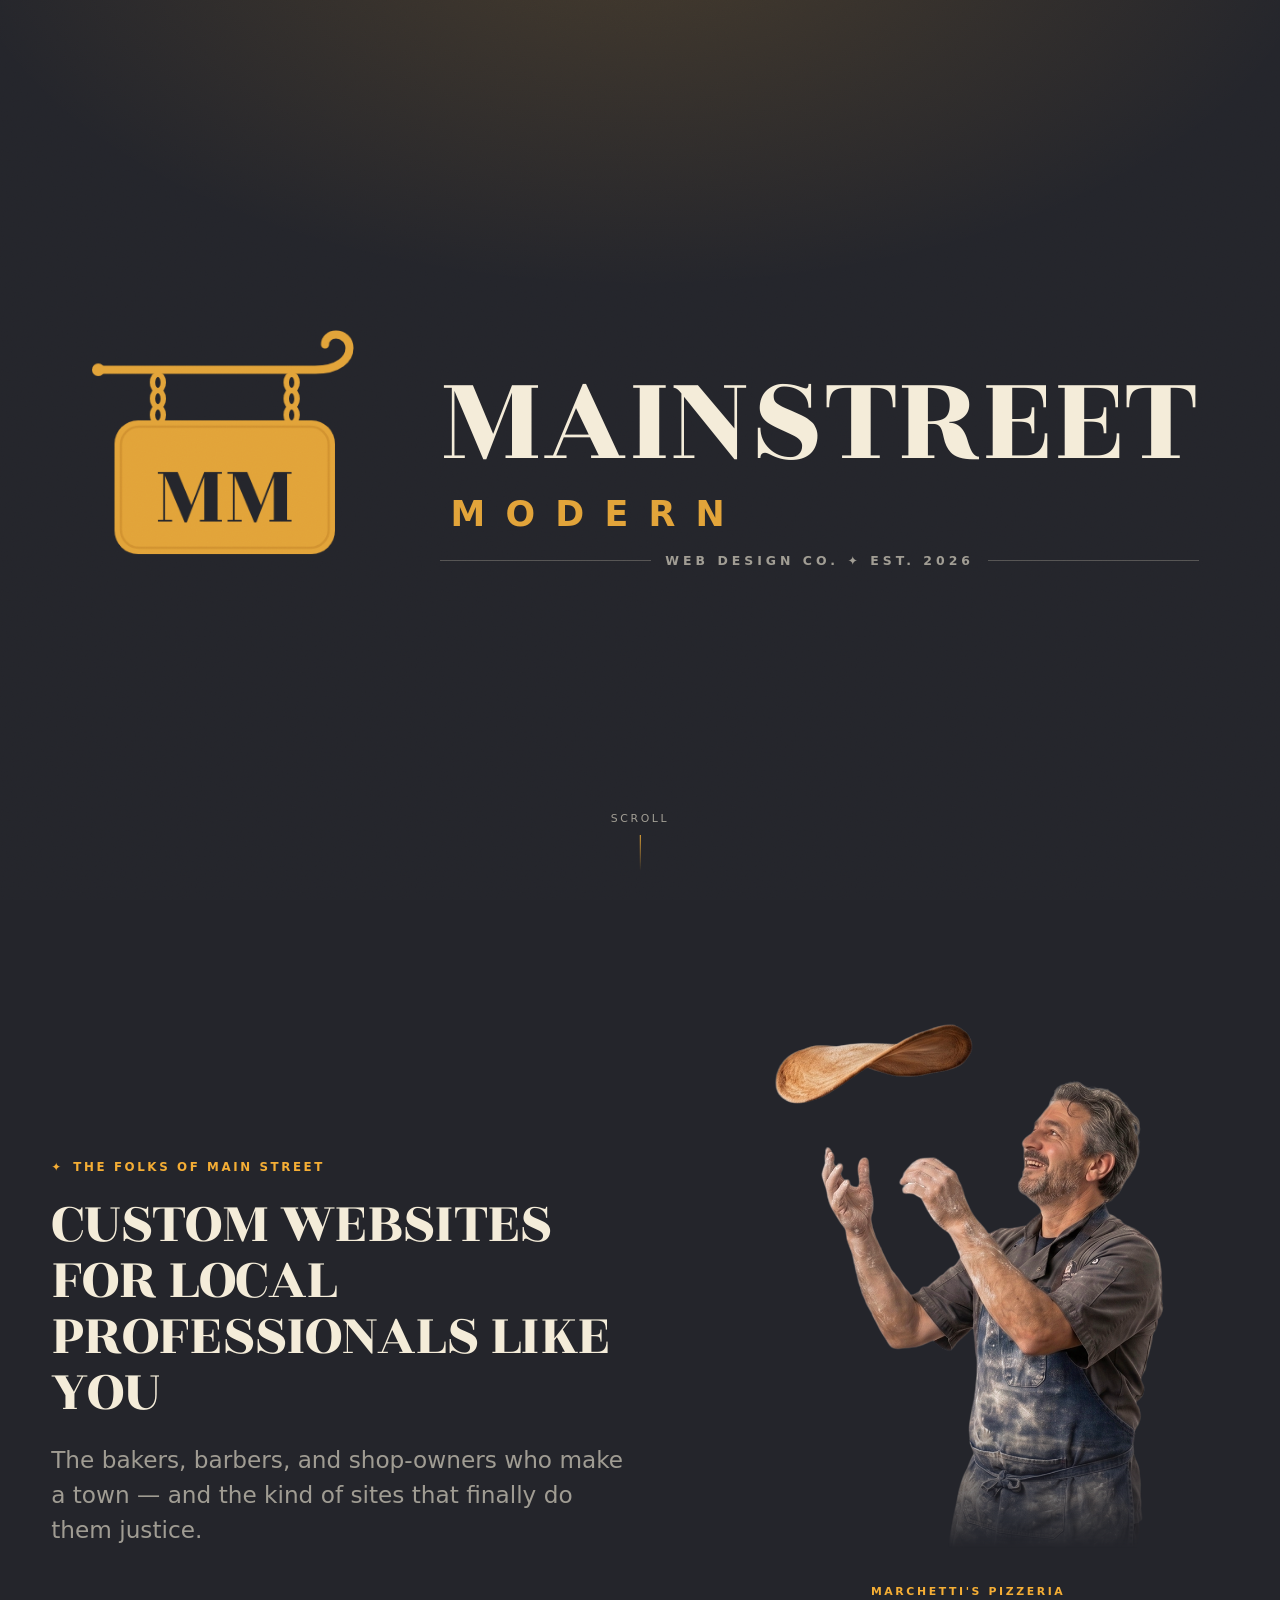
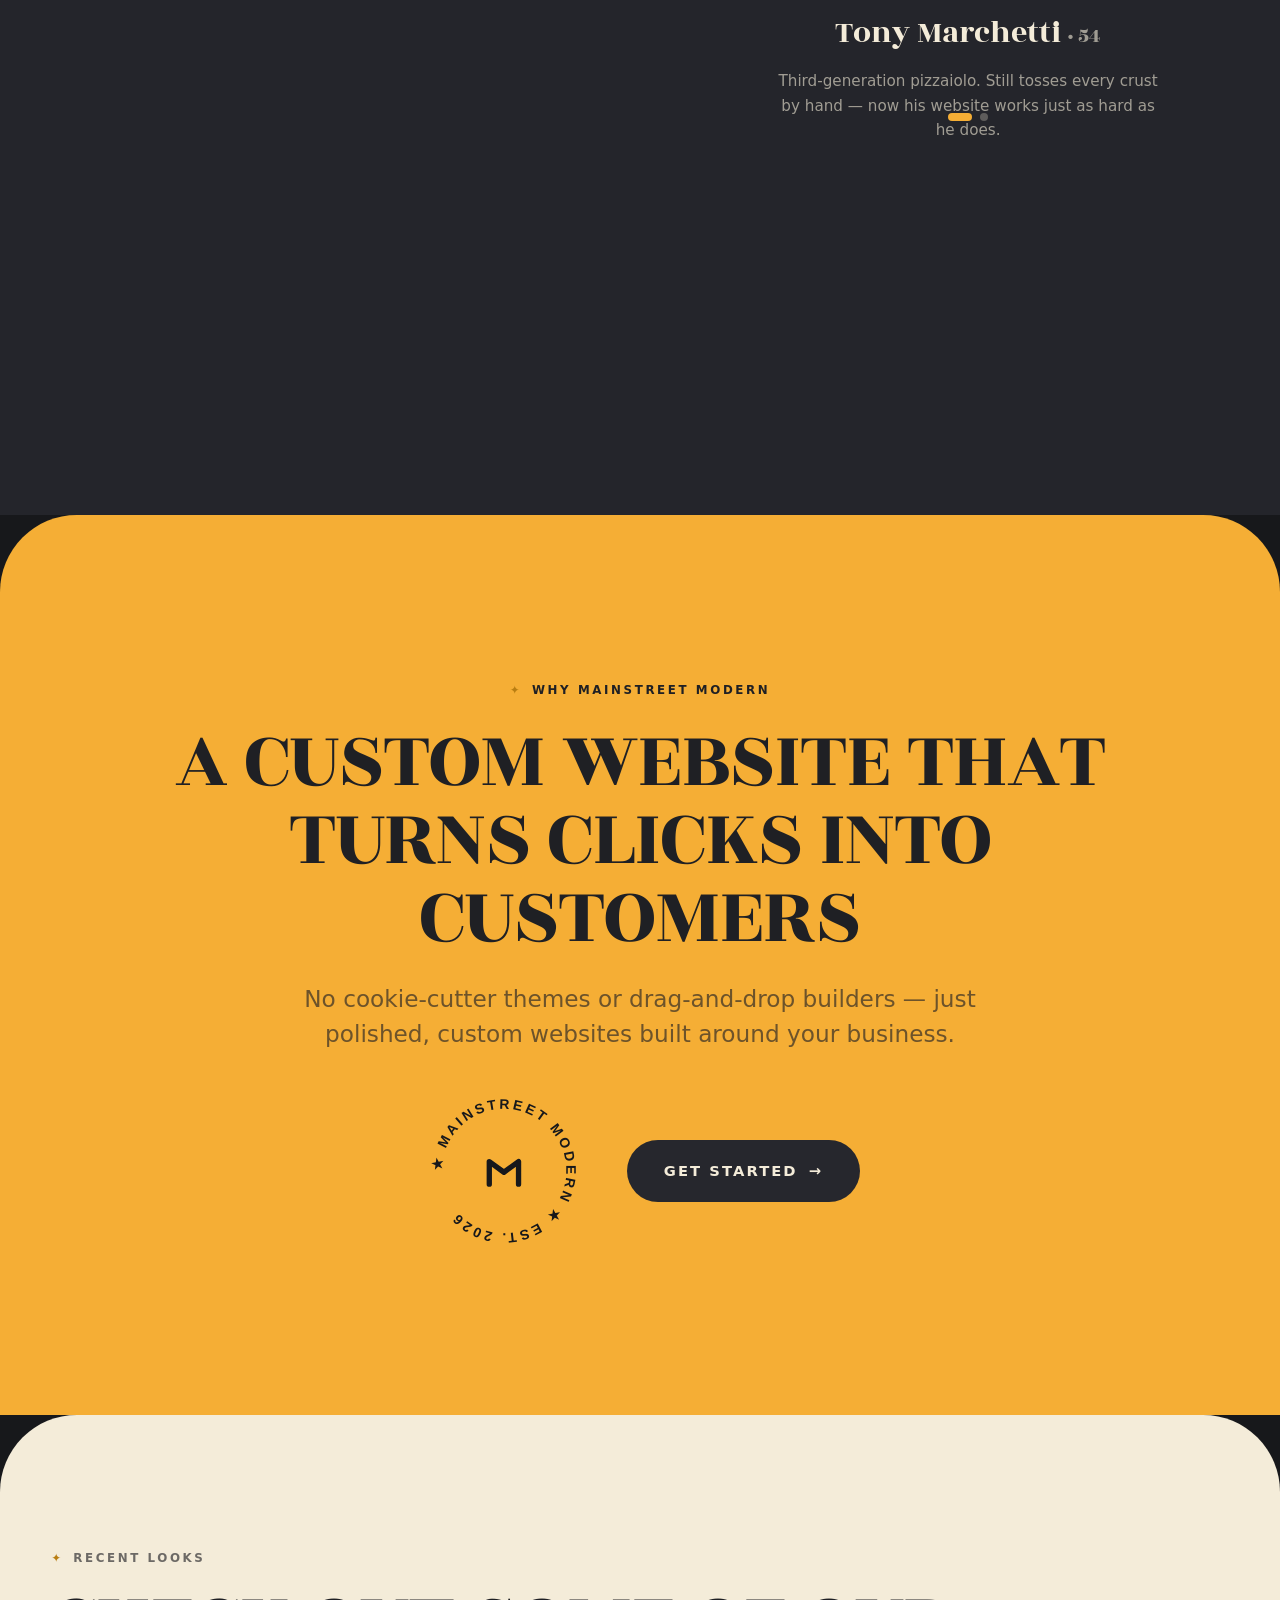
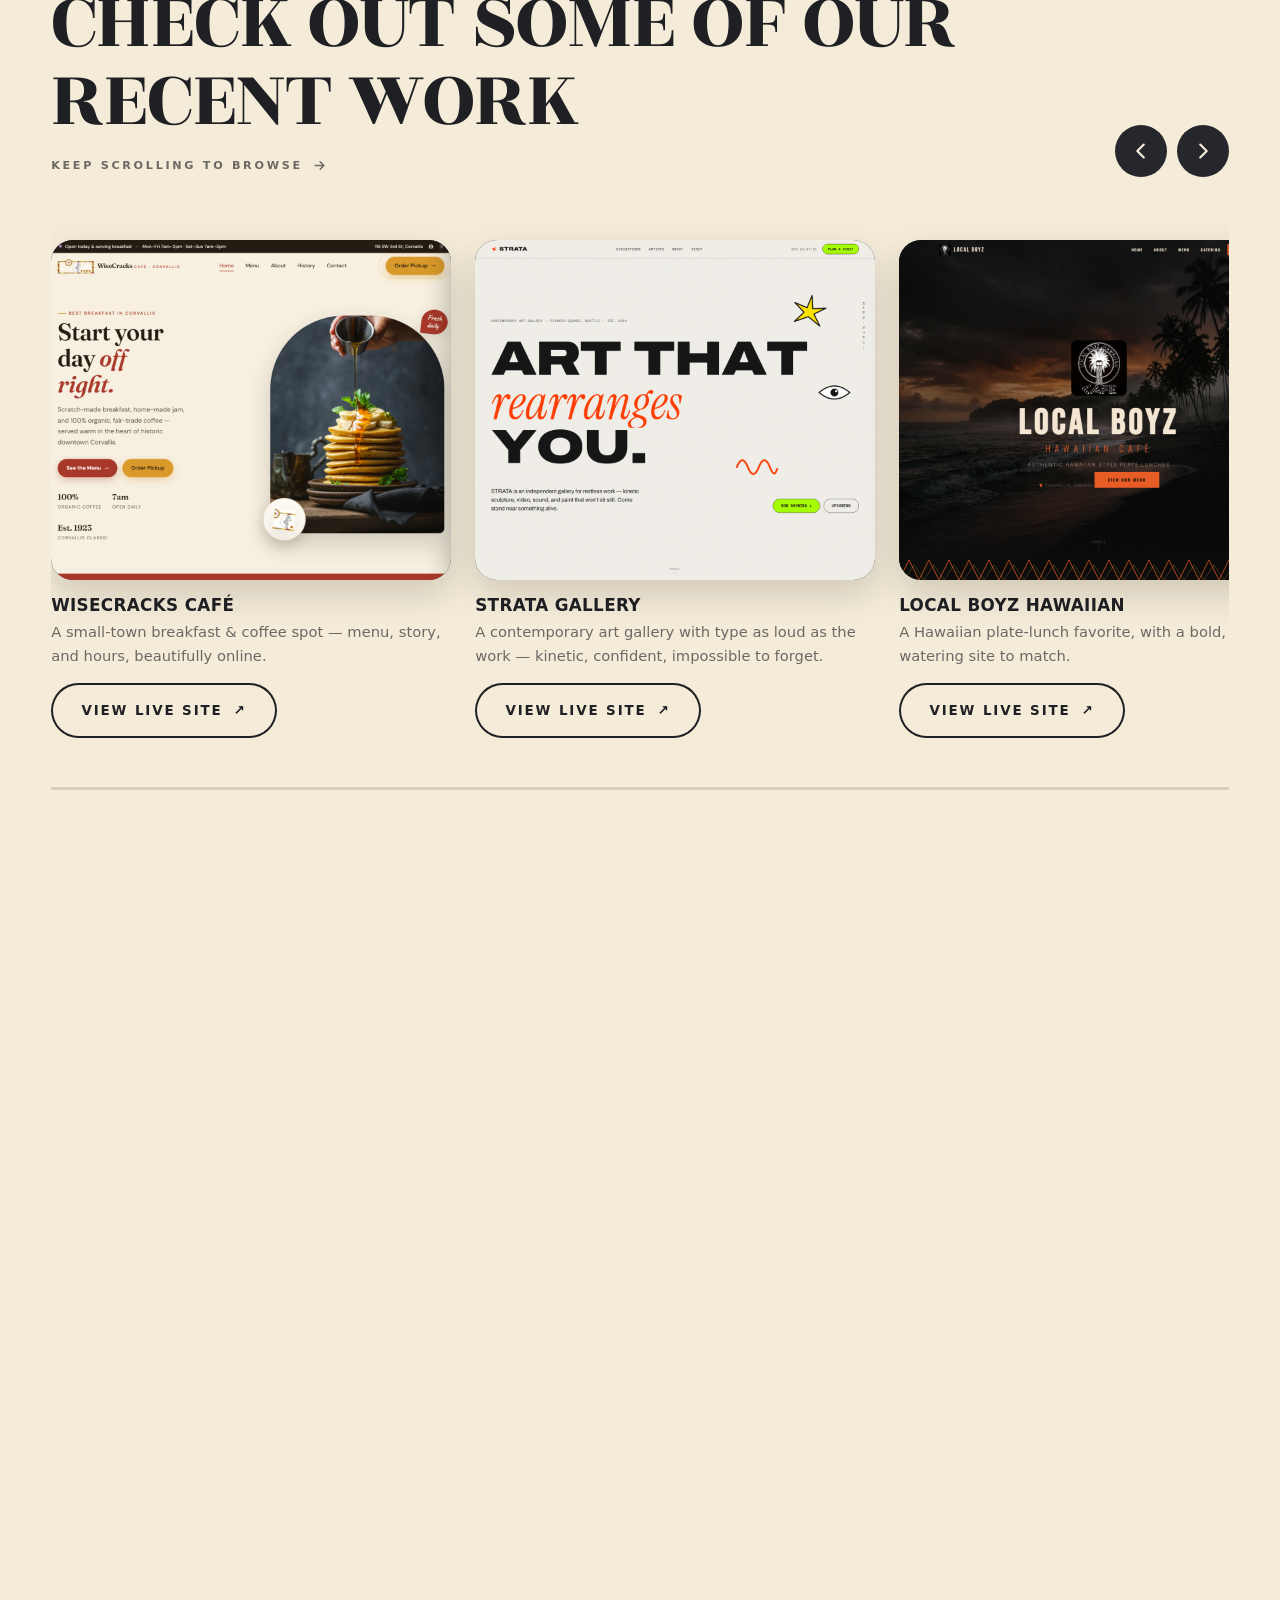
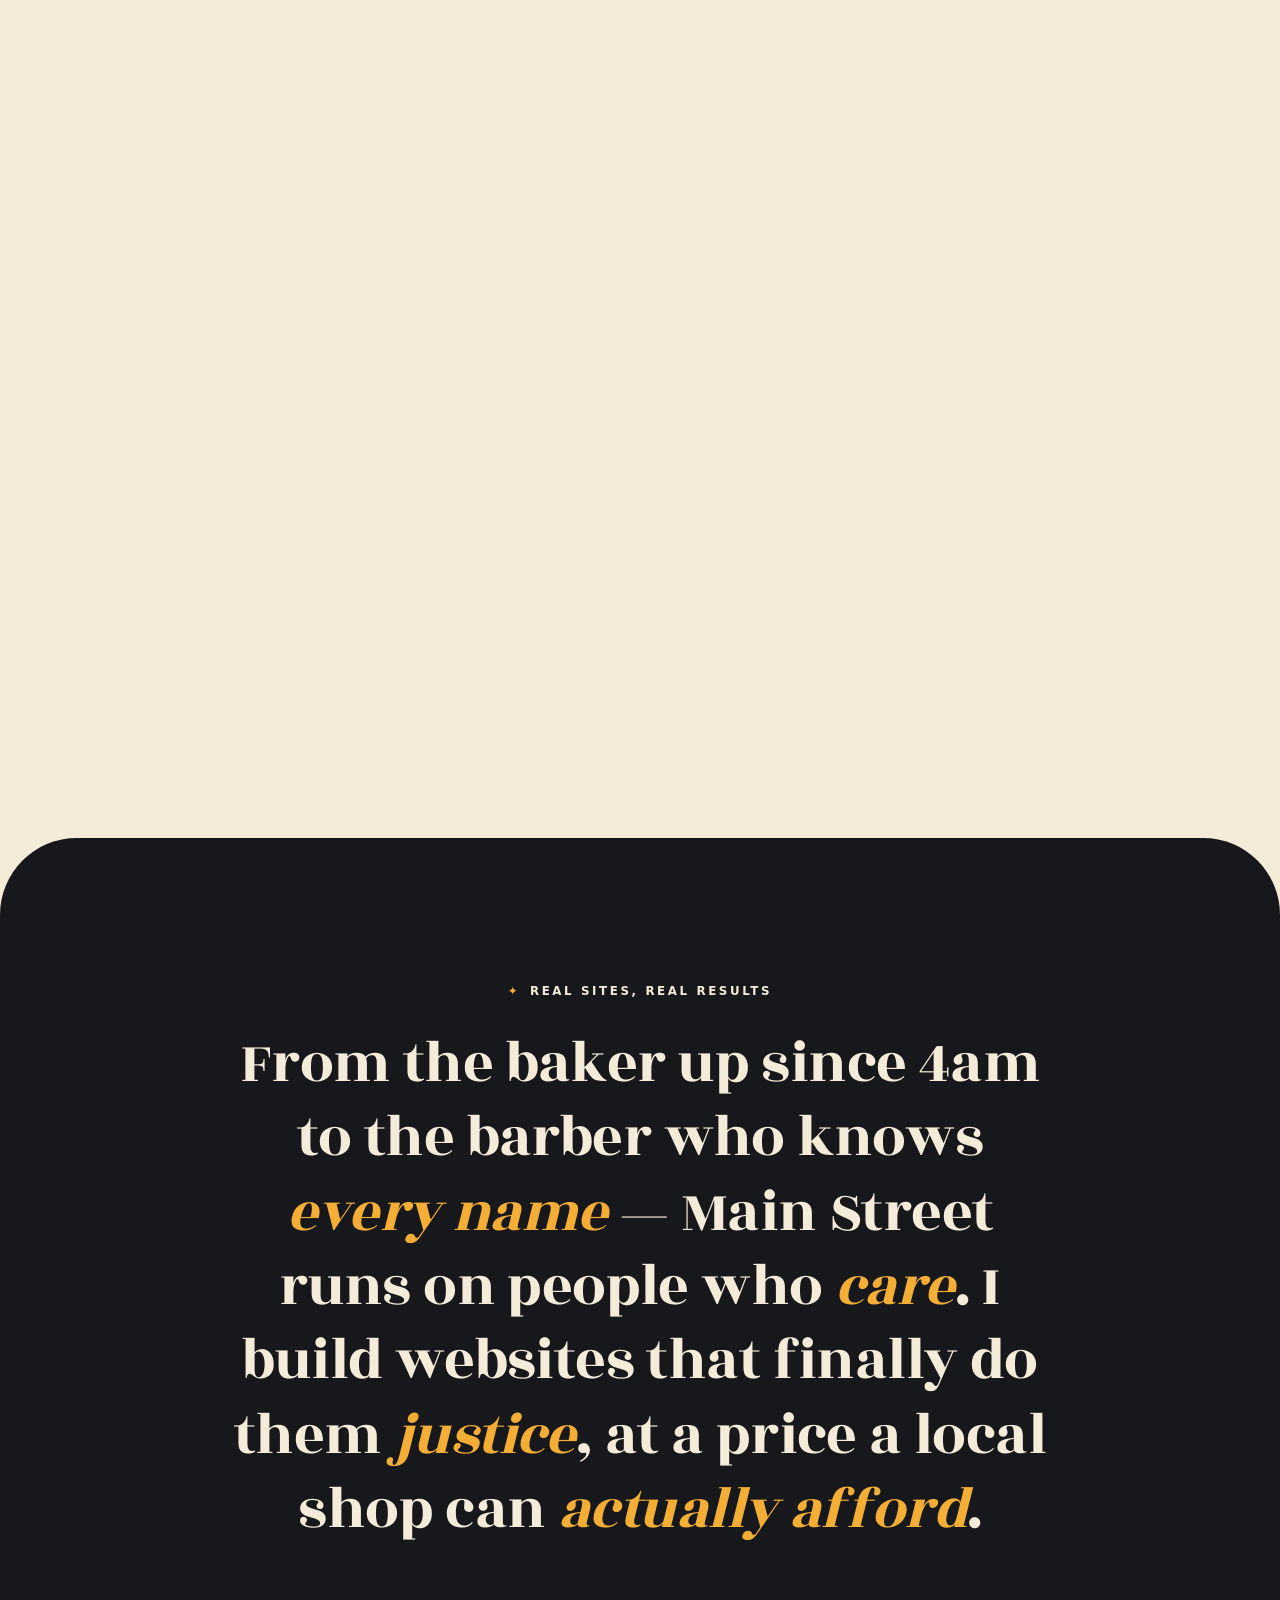
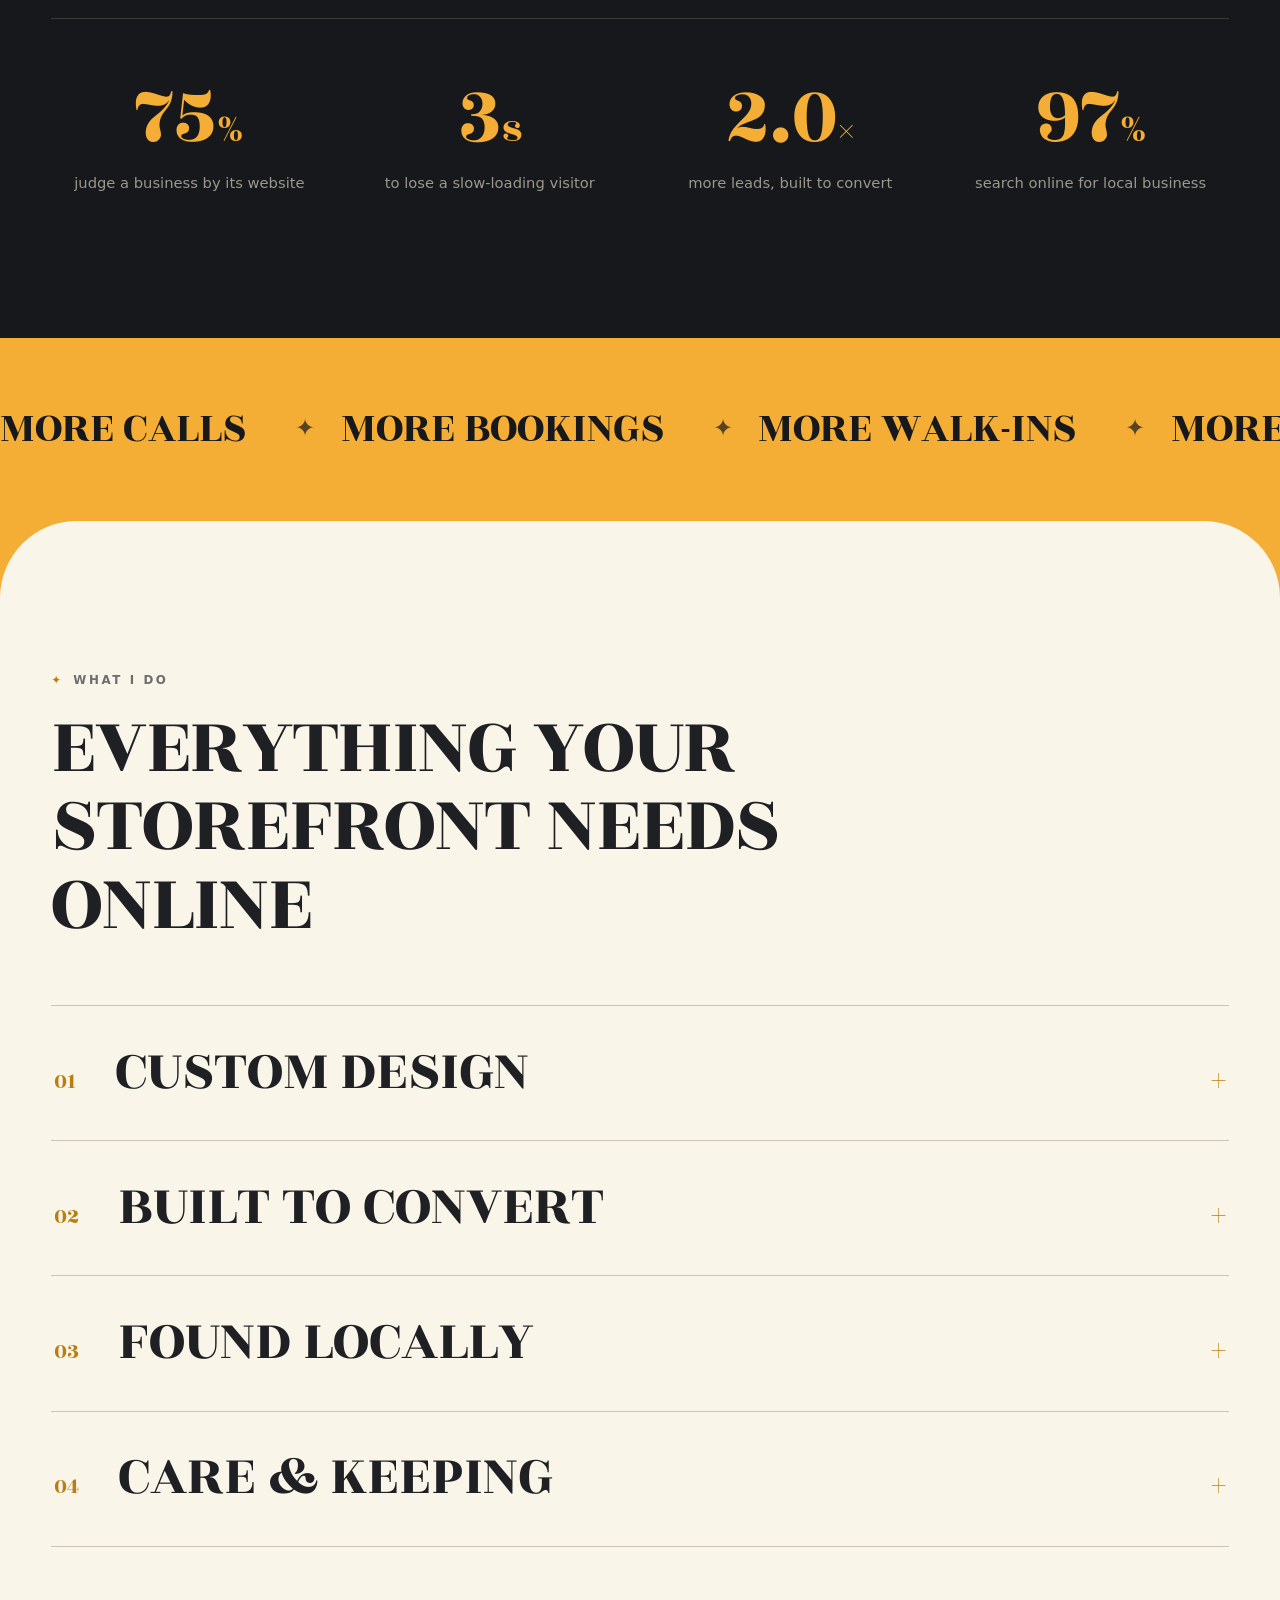
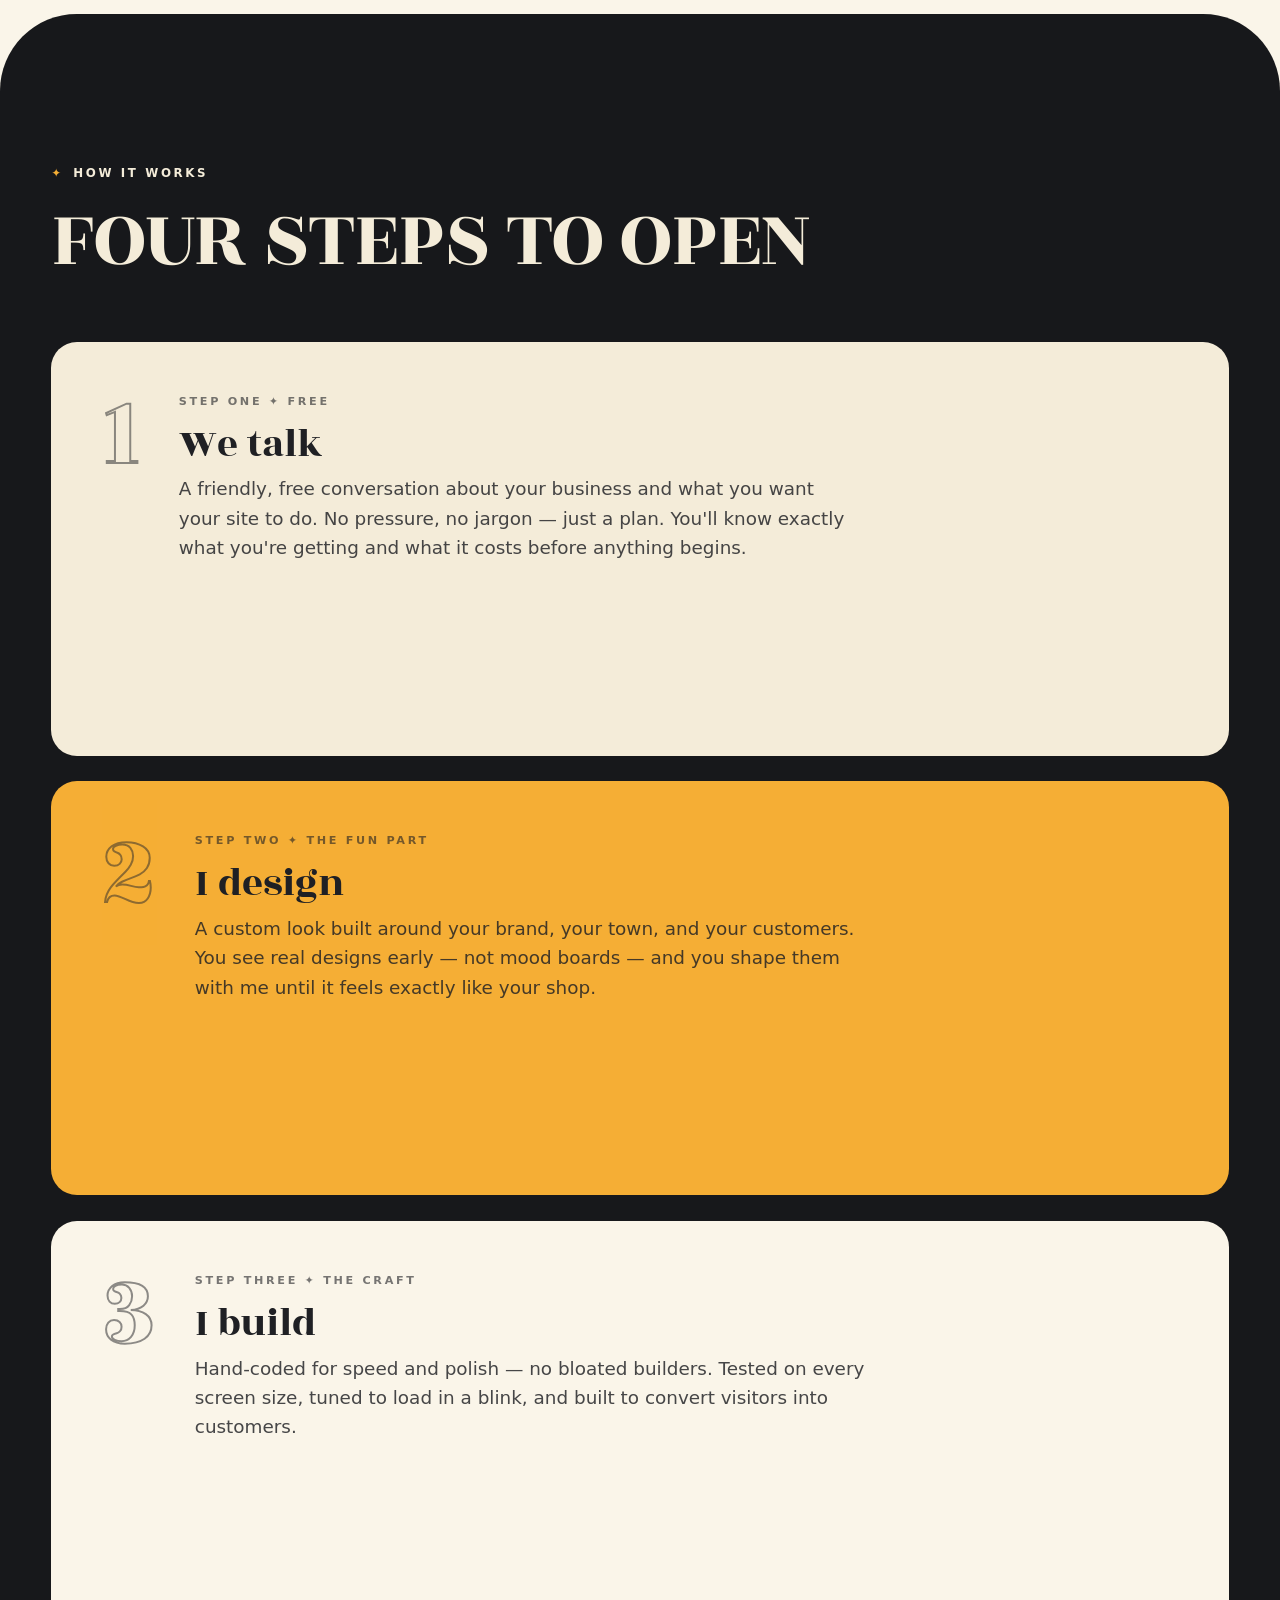
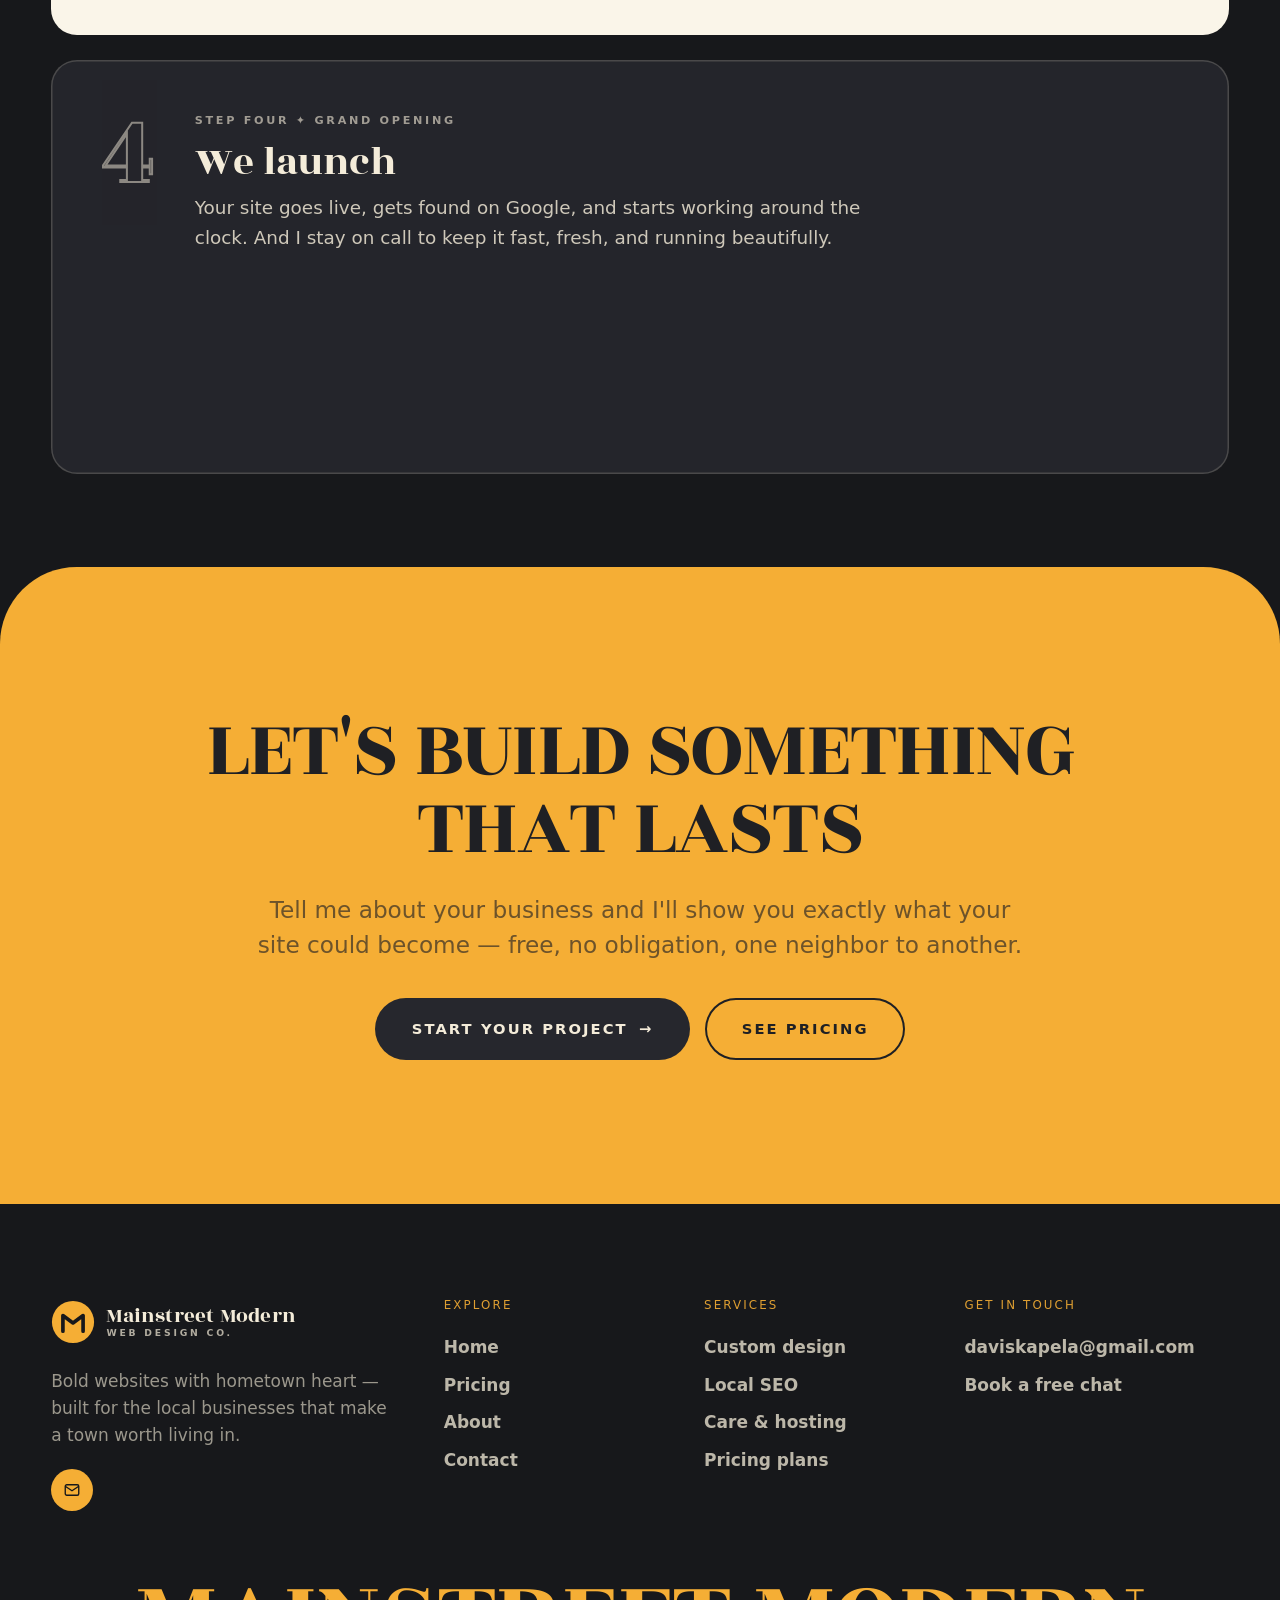
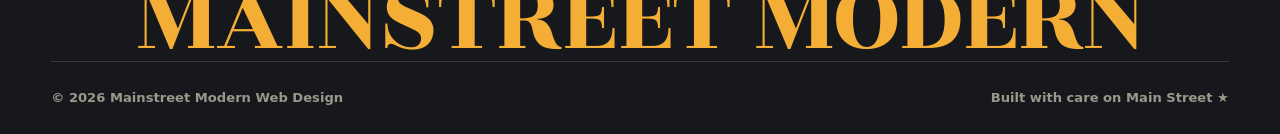
==== commit f2e46b5f: "Homepage polish: hero seam, scroll timing, services peek, footer - Remove dark gradient pooling at t" ====
--- a/index.html
+++ b/index.html
@@ -14,7 +14,7 @@
   <link rel="preconnect" href="https://api.fontshare.com" crossorigin />
   <link href="https://fonts.googleapis.com/css2?family=Rozha+One&display=swap" rel="stylesheet" />
   <link href="https://api.fontshare.com/v2/css?f[]=satoshi@400,500,700,900&display=swap" rel="stylesheet" />
-  <link rel="stylesheet" href="assets/css/site.css?v=42" />
+  <link rel="stylesheet" href="assets/css/site.css?v=45" />
 </head>
 <body>
 
@@ -375,8 +375,6 @@
           </a>
           <p>Bold websites with hometown heart — built for the local businesses that make a town worth living in.</p>
           <div class="footer__social">
-            <a href="#" aria-label="Instagram"><svg width="18" height="18" viewBox="0 0 24 24" fill="none" stroke="currentColor" stroke-width="1.8"><rect x="3" y="3" width="18" height="18" rx="5"/><circle cx="12" cy="12" r="4"/><circle cx="17.5" cy="6.5" r="1" fill="currentColor" stroke="none"/></svg></a>
-            <a href="#" aria-label="Facebook"><svg width="18" height="18" viewBox="0 0 24 24" fill="currentColor"><path d="M14 9h3V6h-3c-2 0-3 1-3 3v2H9v3h2v7h3v-7h2.5l.5-3H14V9z"/></svg></a>
             <a href="mailto:daviskapela@gmail.com" aria-label="Email"><svg width="18" height="18" viewBox="0 0 24 24" fill="none" stroke="currentColor" stroke-width="1.8"><rect x="3" y="5" width="18" height="14" rx="2"/><path d="M3 7l9 6 9-6"/></svg></a>
           </div>
         </div>
@@ -392,6 +390,6 @@
     </div>
   </footer>
 
-  <script src="assets/js/site.js?v=42" defer></script>
+  <script src="assets/js/site.js?v=45" defer></script>
 </body>
 </html>
--- a/assets/css/site.css
+++ b/assets/css/site.css
@@ -314,12 +314,11 @@
   display: flex; flex-direction: column; align-items: center; justify-content: center;
   text-align: center; padding: 6rem var(--gutter) 4rem; overflow: hidden;
 }
-/* warm gold spotlight from above, cool shadow pooling below */
+/* warm gold spotlight from above (no dark pool at the bottom, so the hero
+   blends seamlessly into the walnut section below) */
 .hero-logo::before {
   content: ""; position: absolute; inset: 0; pointer-events: none;
-  background:
-    radial-gradient(90% 70% at 50% -10%, rgba(245, 174, 53, 0.16), transparent 60%),
-    radial-gradient(60% 45% at 50% 108%, rgba(0, 0, 0, 0.5), transparent 70%);
+  background: radial-gradient(90% 70% at 50% -10%, rgba(245, 174, 53, 0.16), transparent 60%);
 }
 .hero-logo__inner {
   position: relative; z-index: 2;
@@ -706,7 +705,7 @@
 .footer__social a { width: 42px; height: 42px; border-radius: 50%; display: grid; place-items: center; background: var(--honey); color: var(--ink); transition: transform 0.3s var(--ease), background-color 0.3s; }
 .footer__social a:hover { transform: translateY(-3px) rotate(-6deg); background: var(--cream); }
 .footer__wordmark {
-  font-family: var(--display); font-size: clamp(1.9rem, 8.2vw, 8.2rem); line-height: 0.82;
+  font-family: var(--display); font-size: clamp(1.9rem, 8.2vw, 7rem); line-height: 0.82;
   text-transform: uppercase; text-align: center; letter-spacing: -0.01em; white-space: nowrap;
   overflow: hidden; -webkit-user-select: none; user-select: none; padding-top: 1rem;
   color: var(--honey);
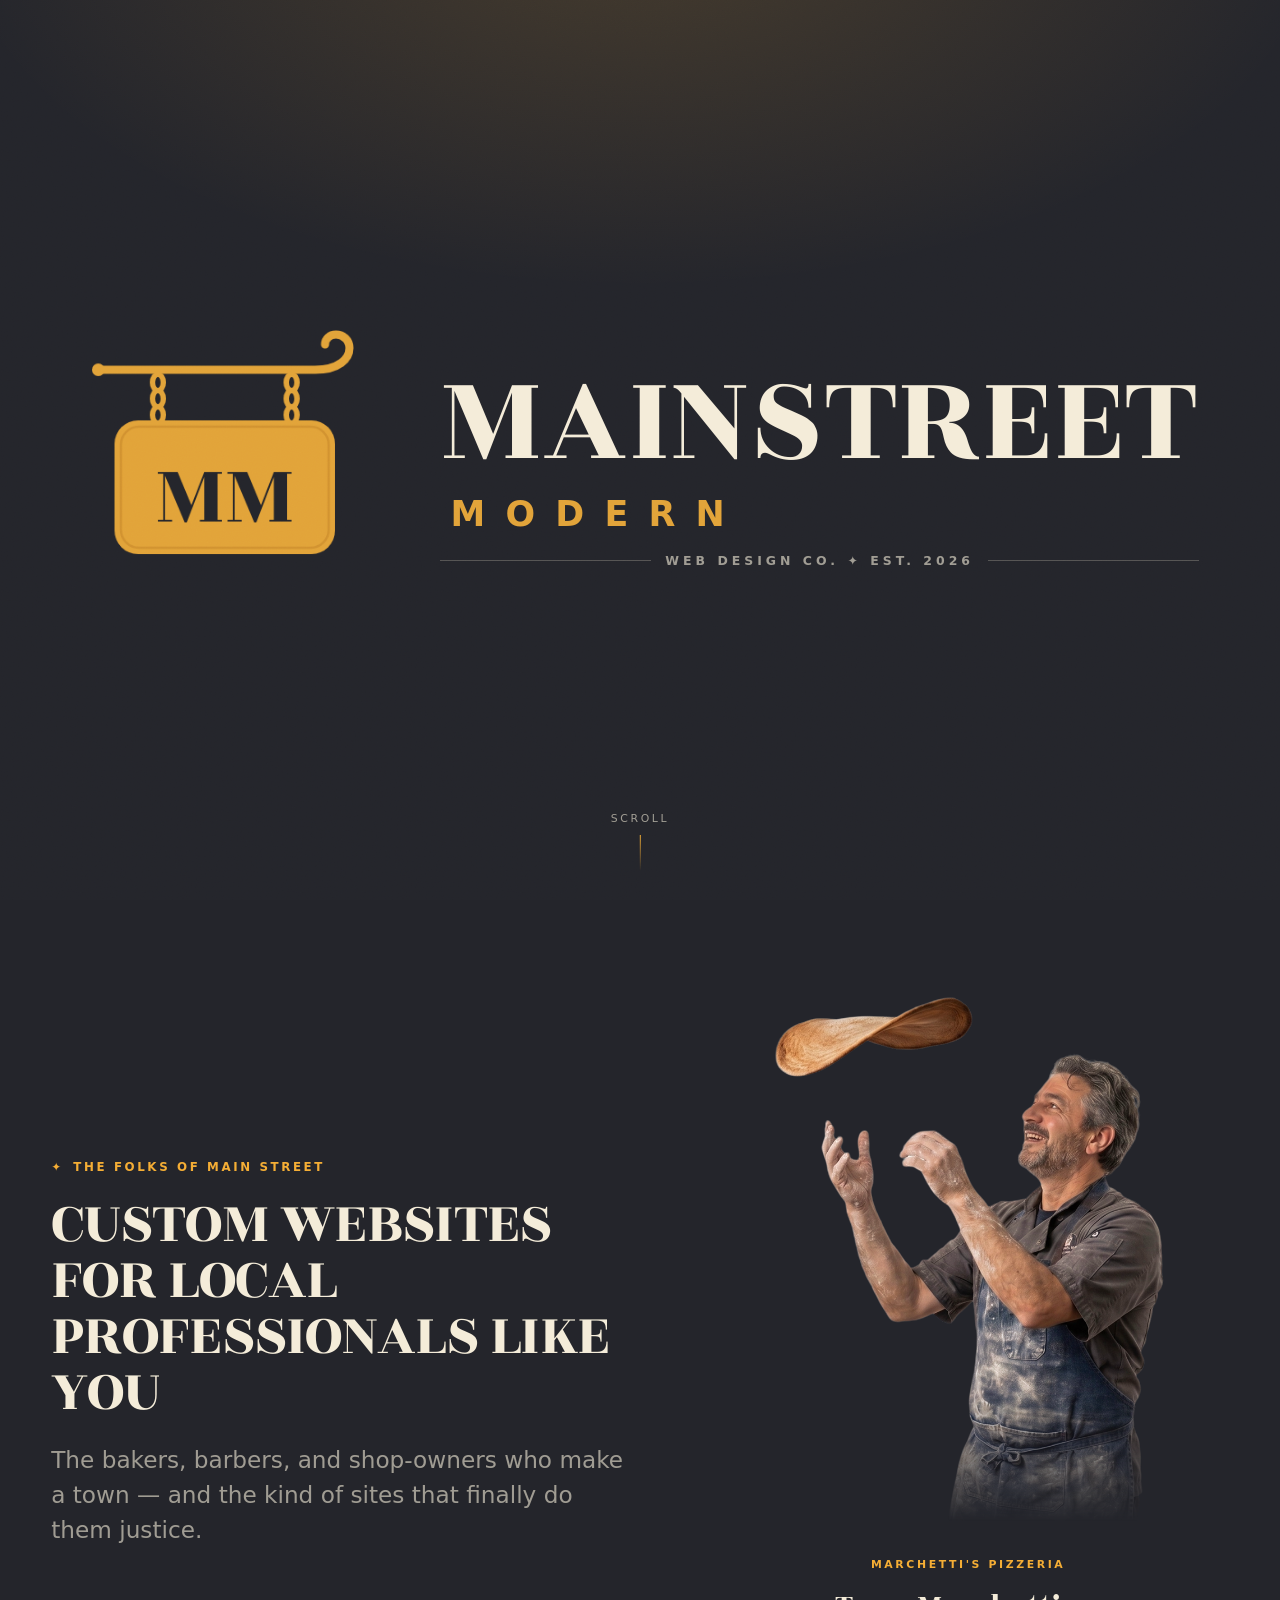
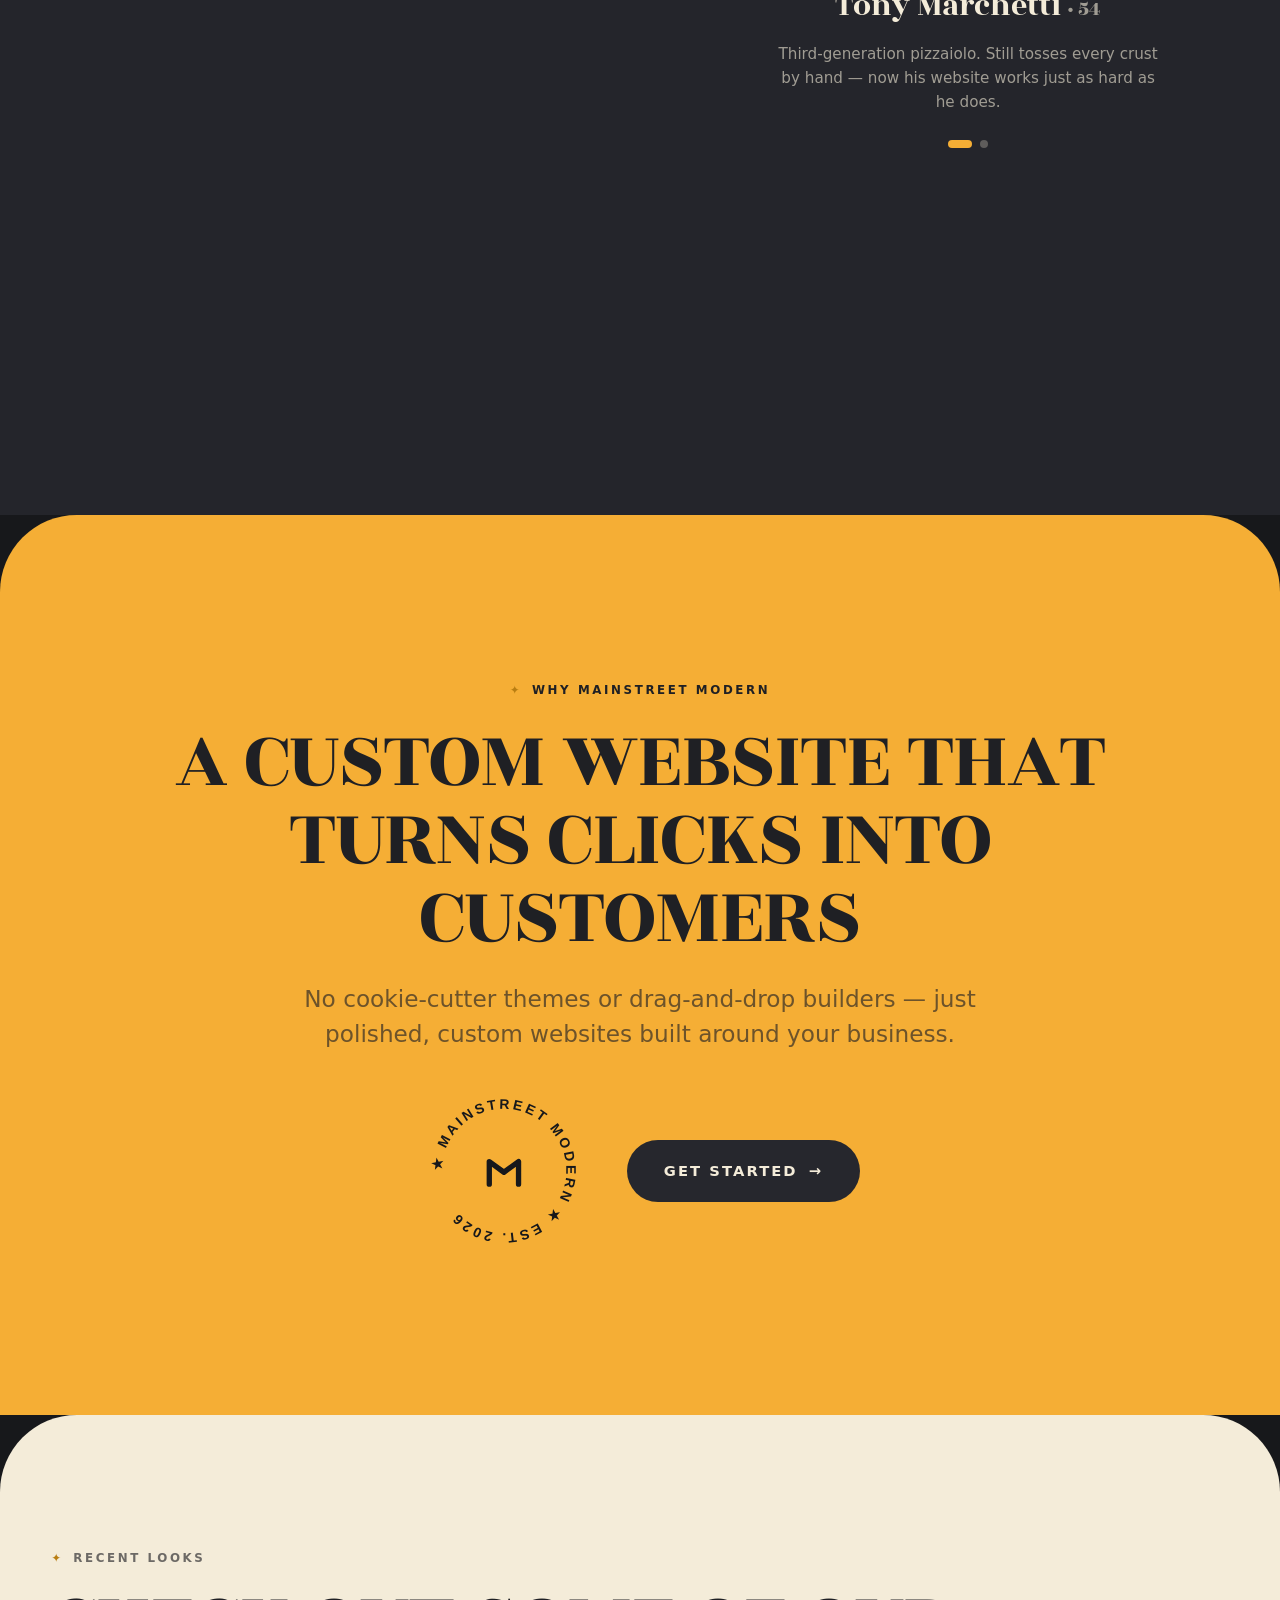
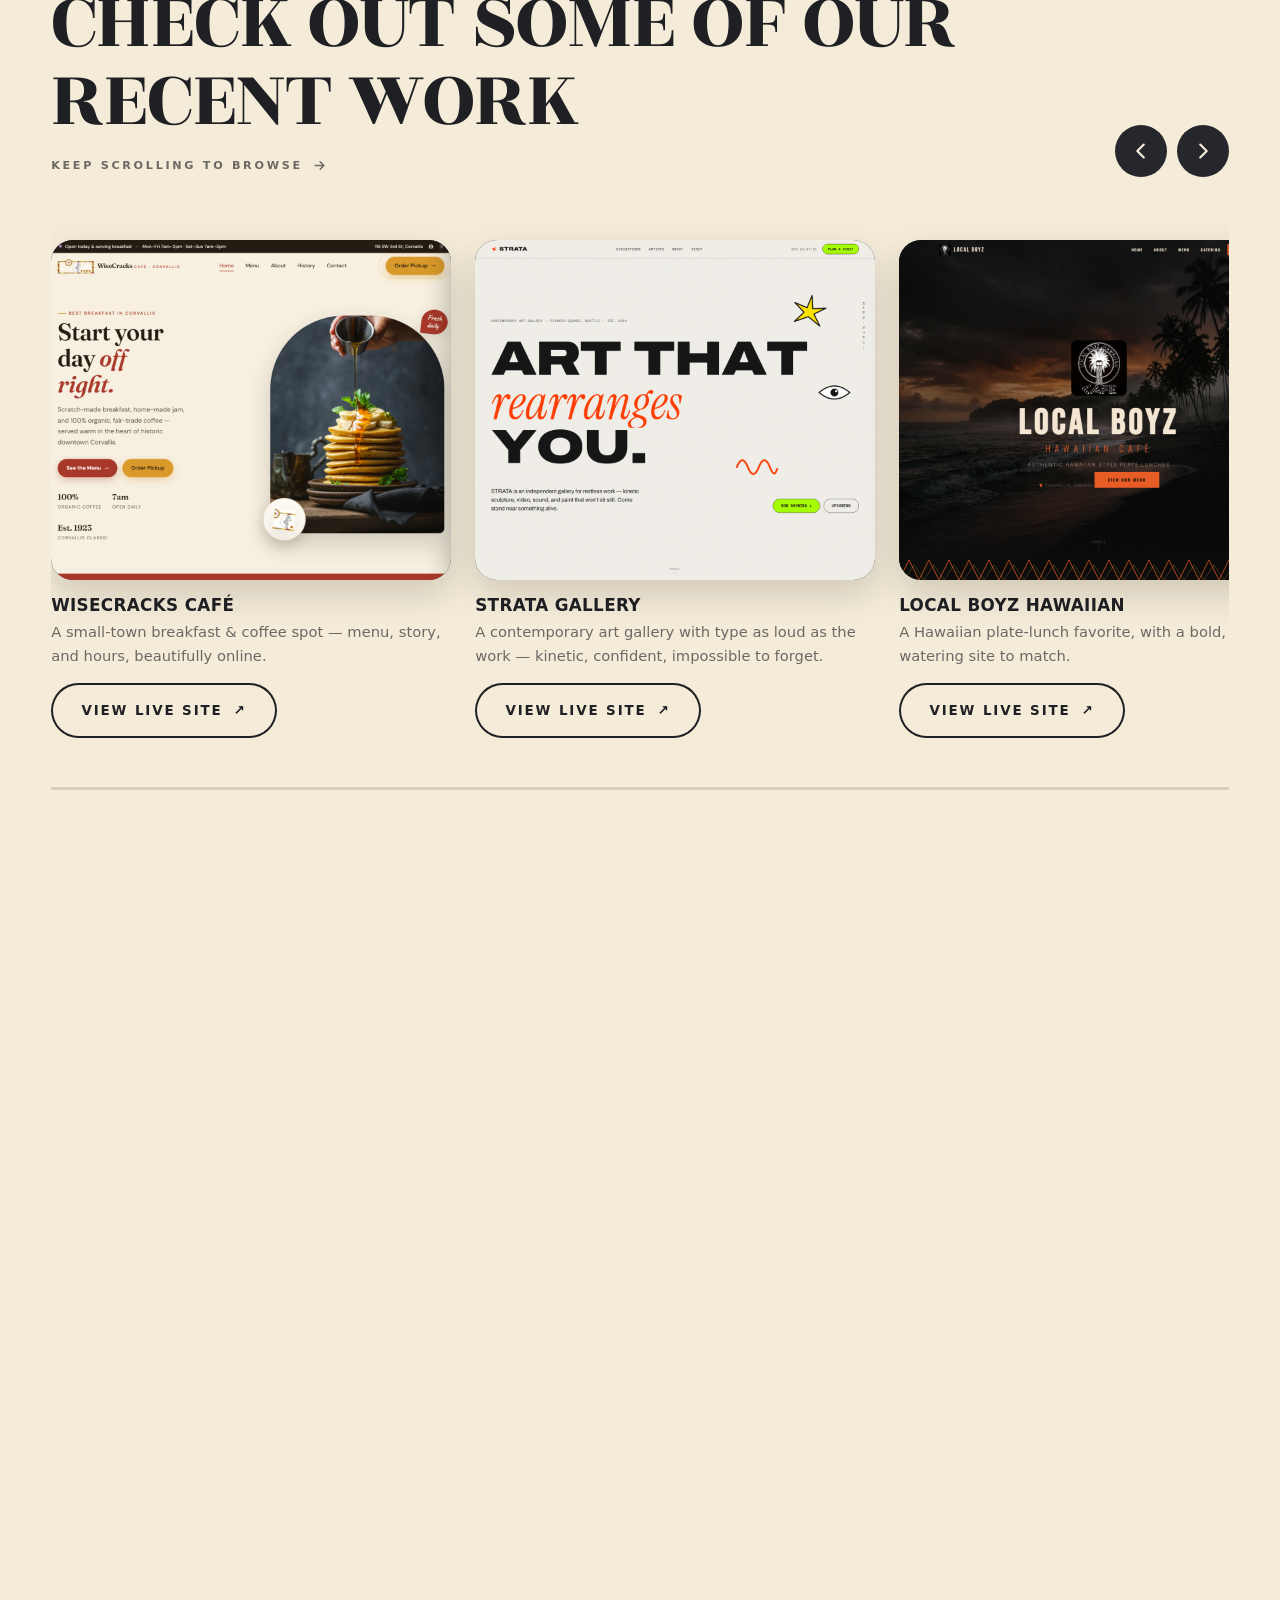
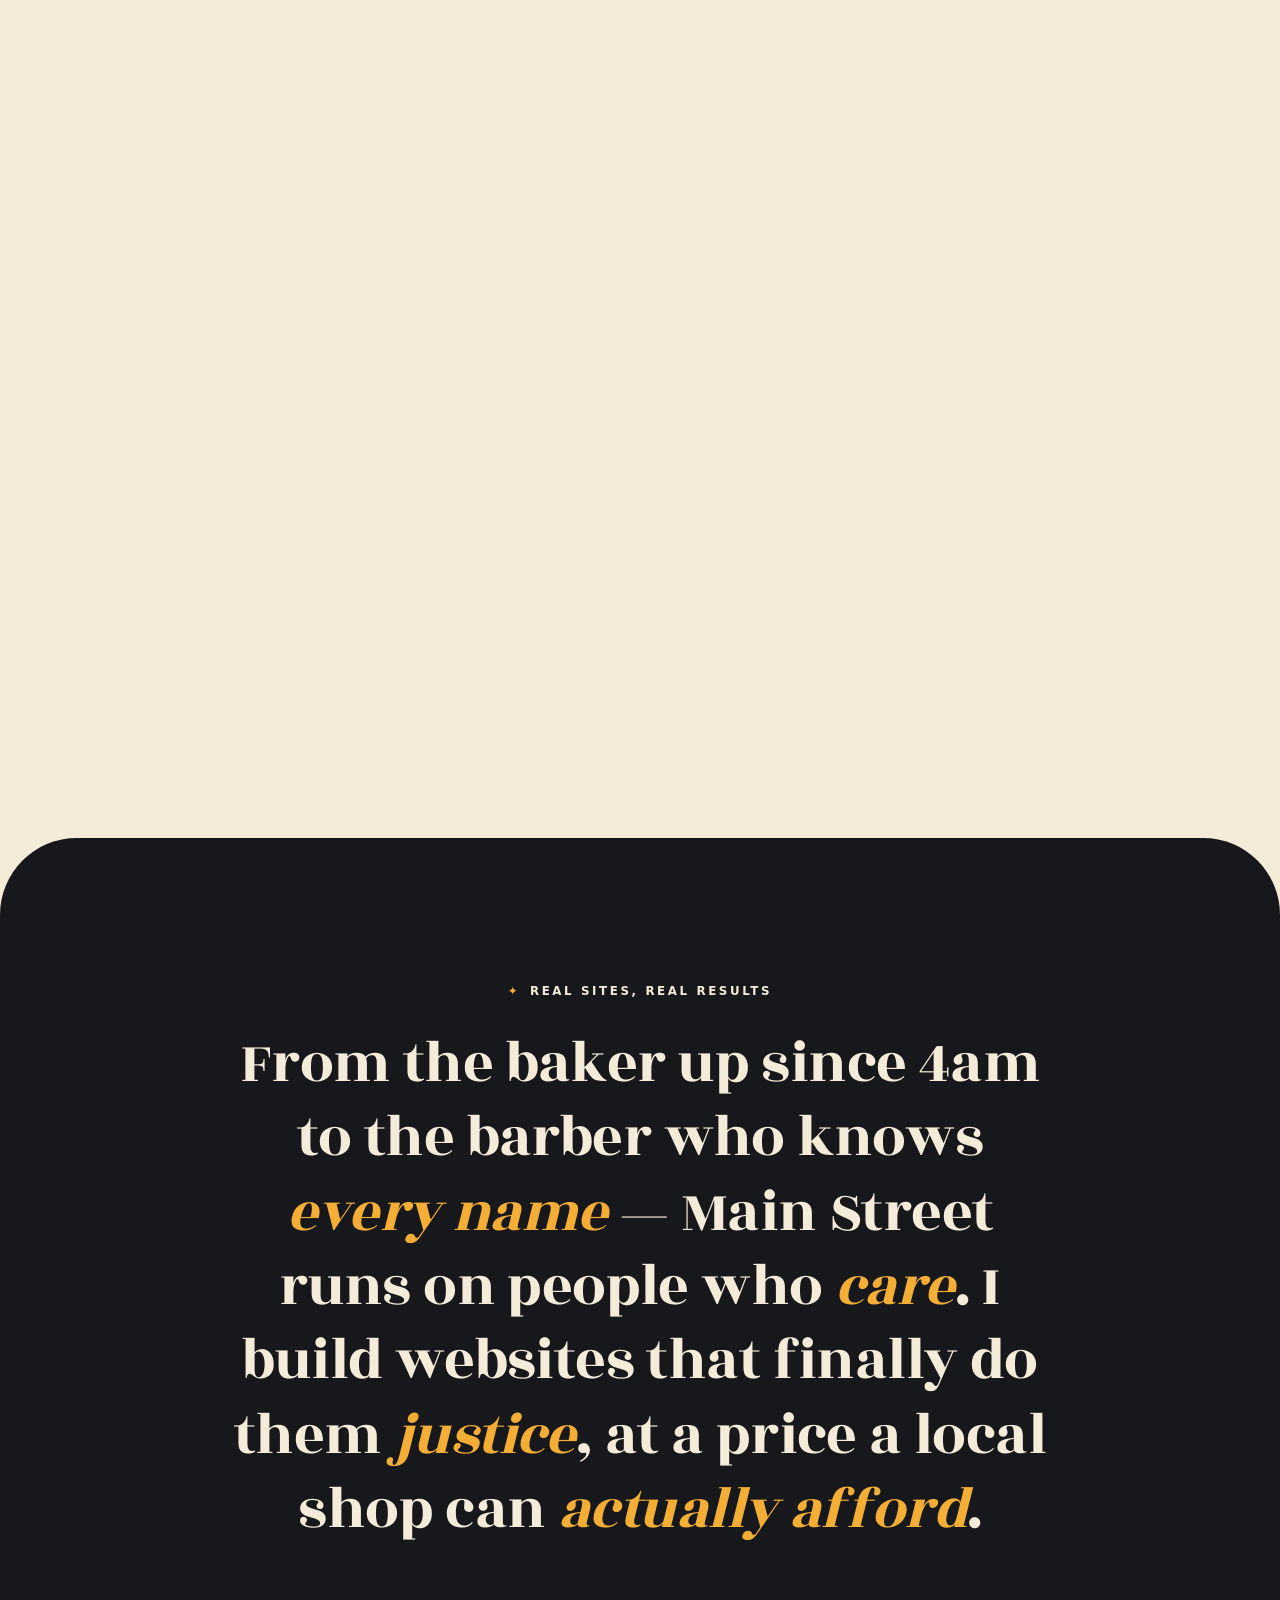
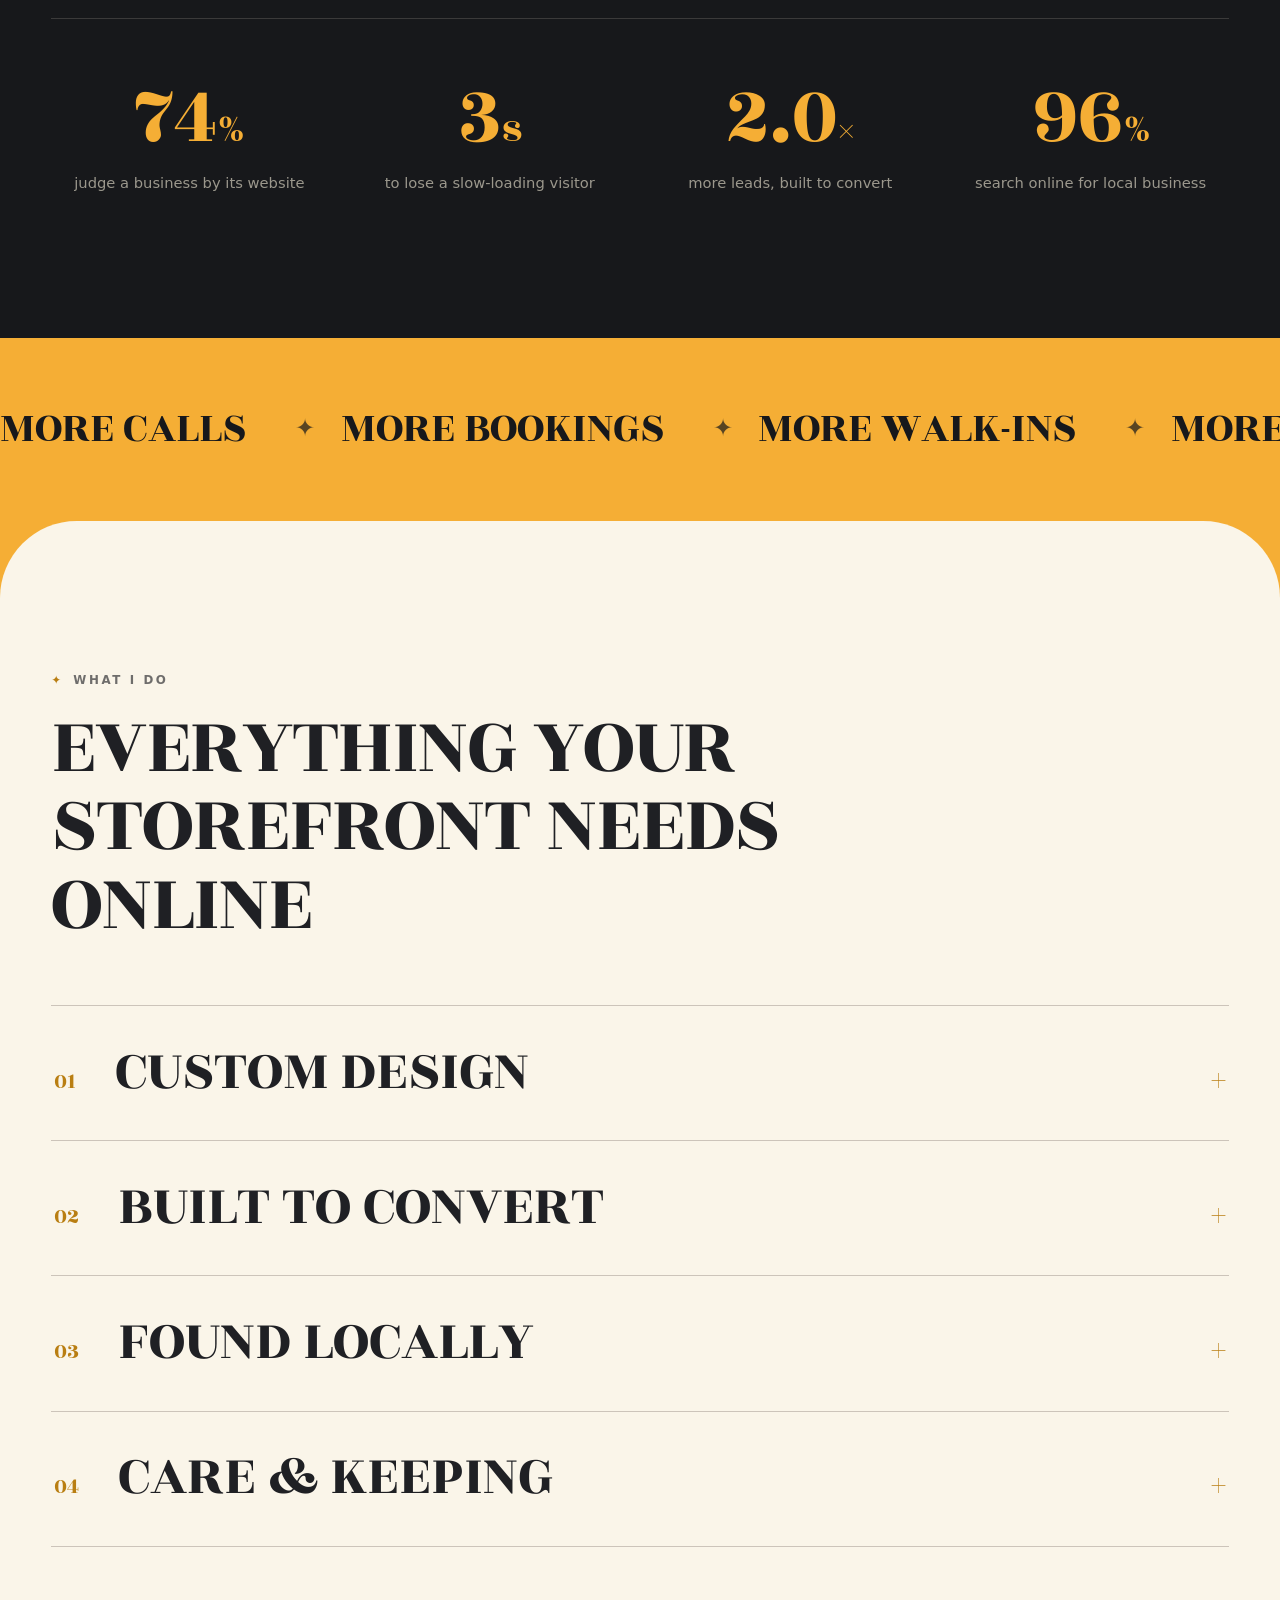
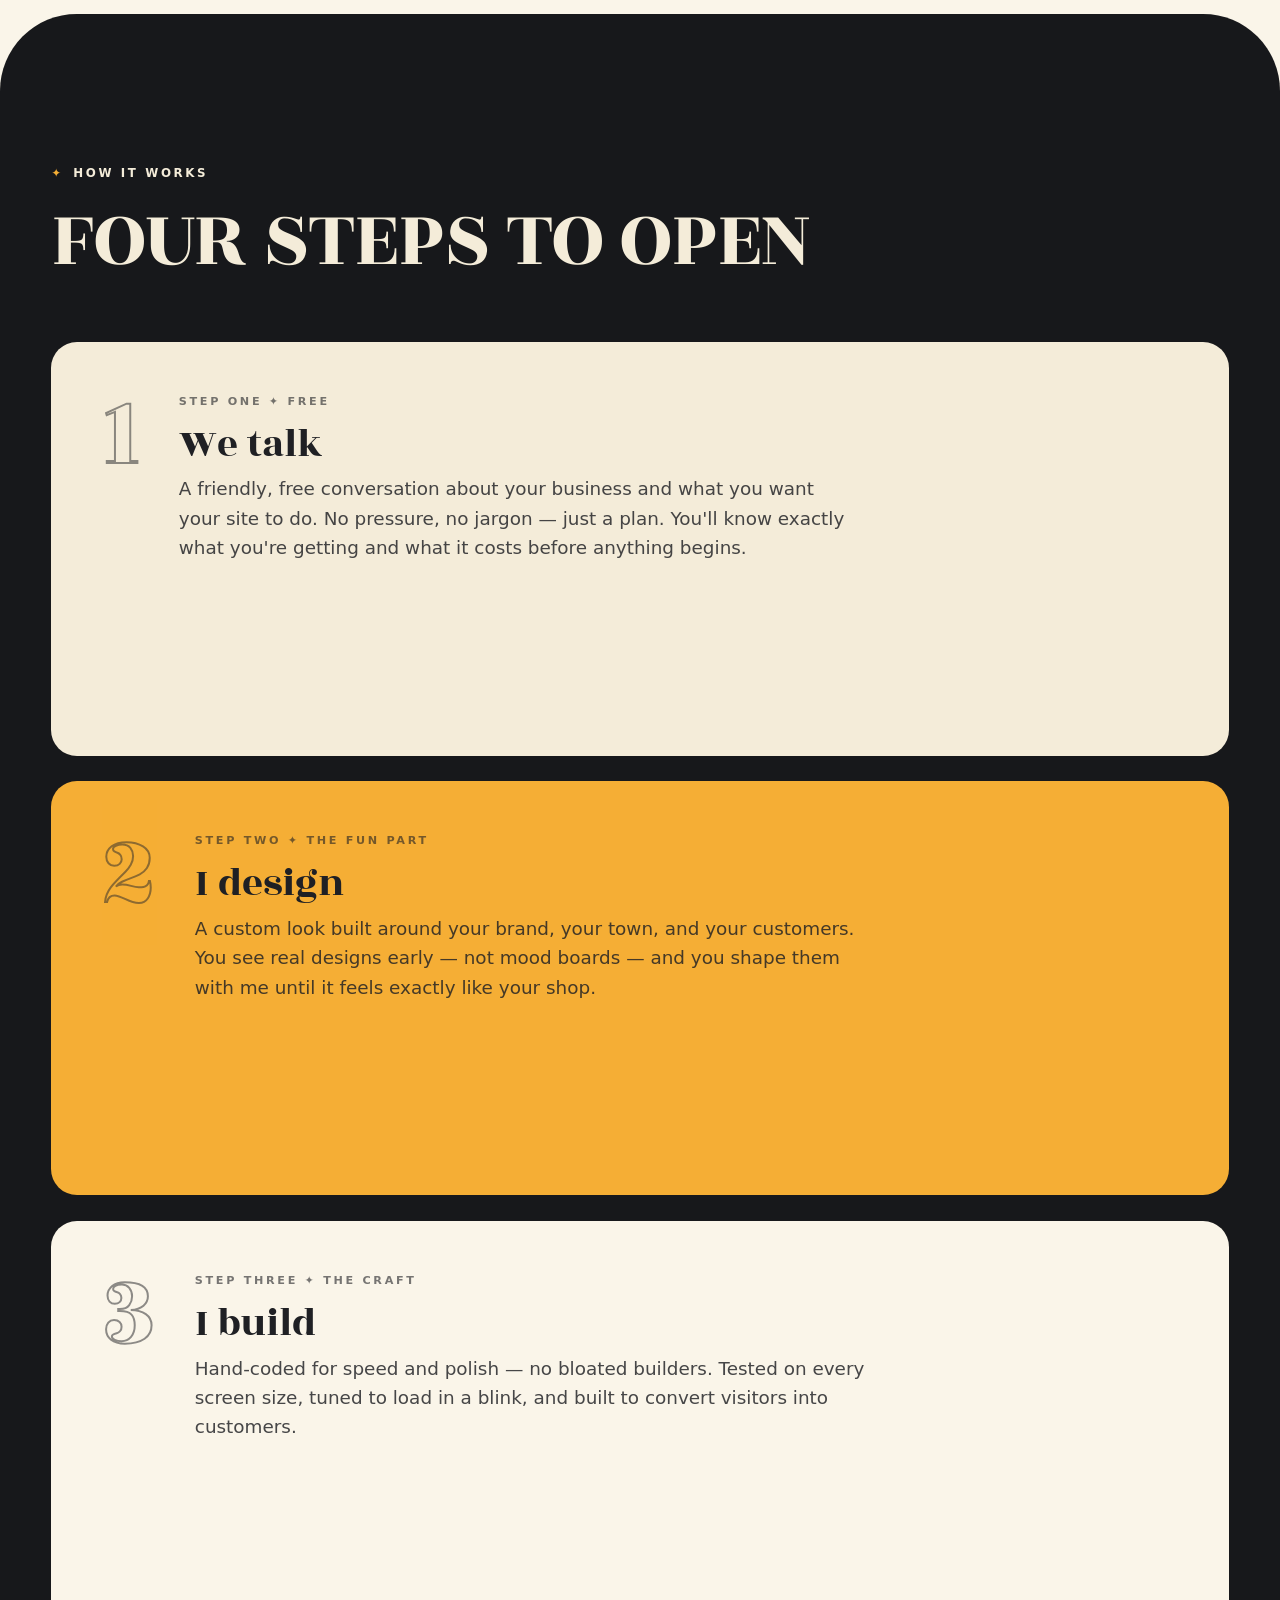
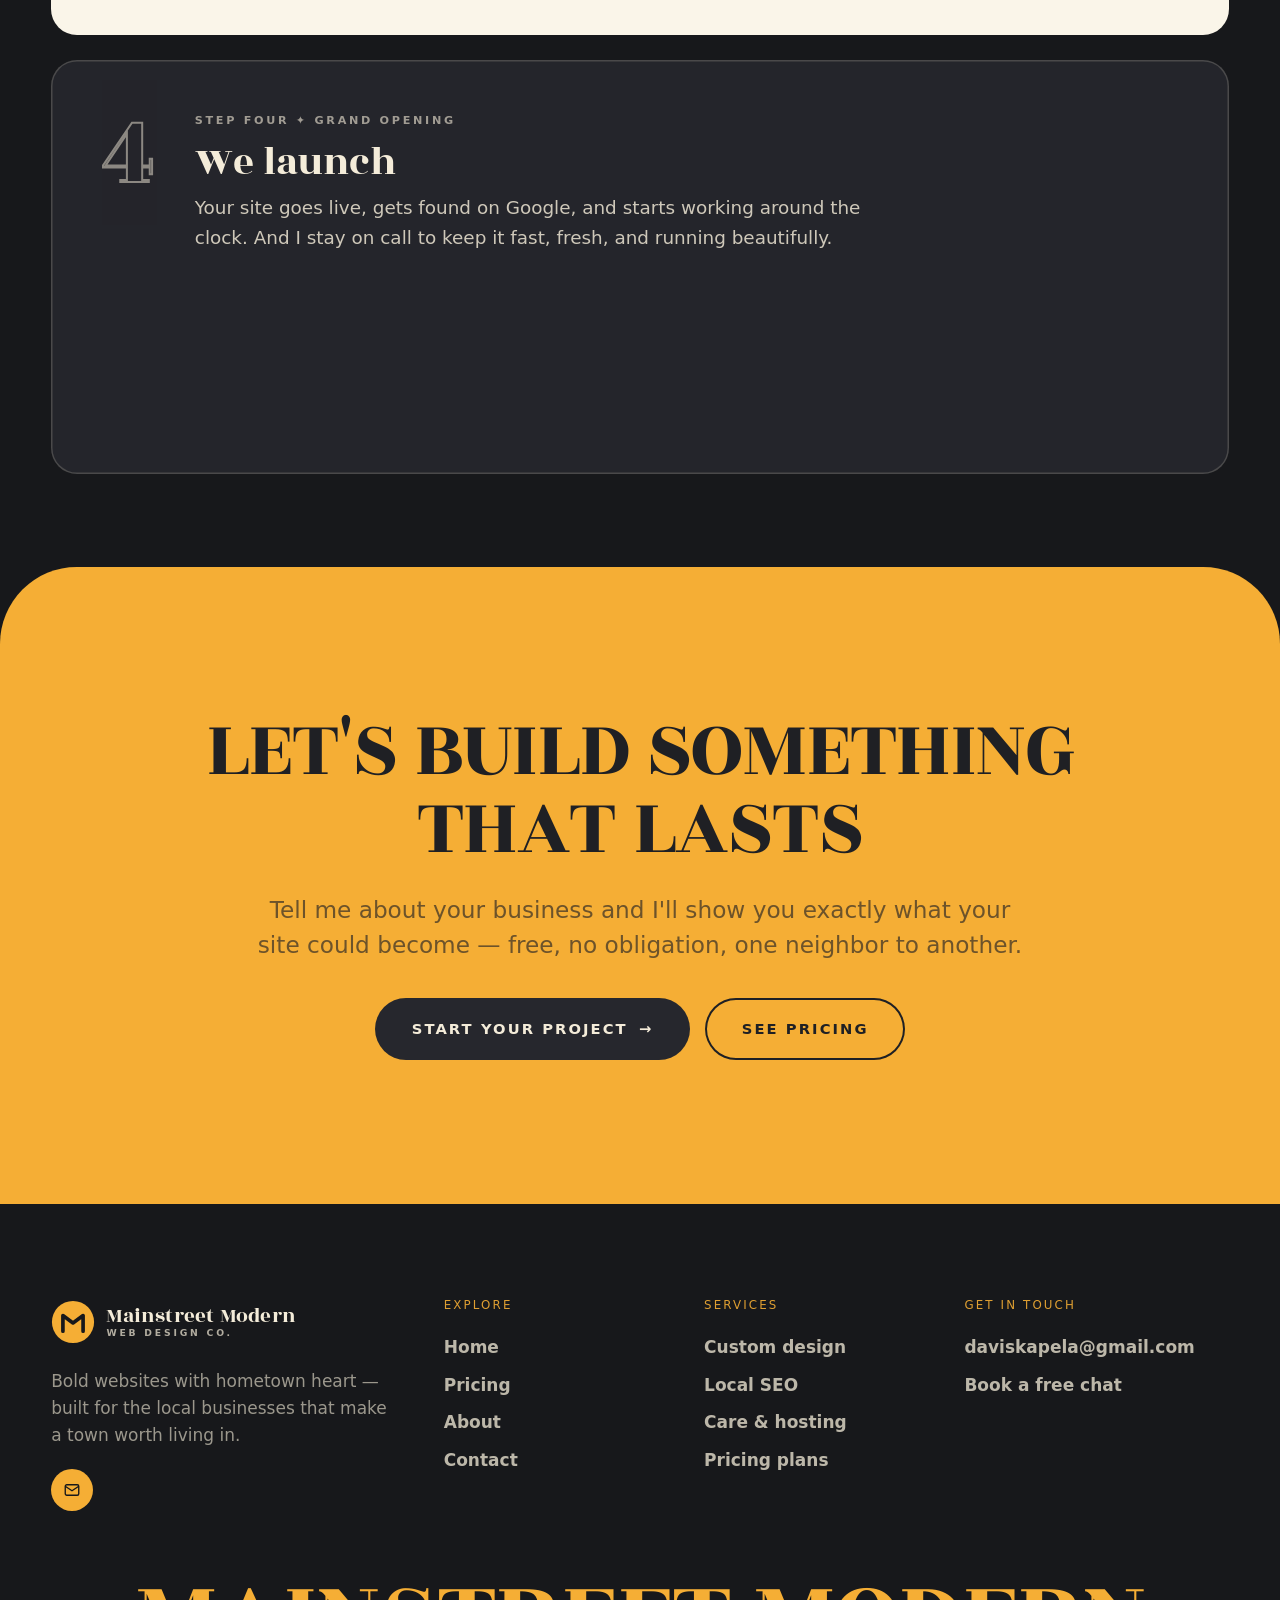
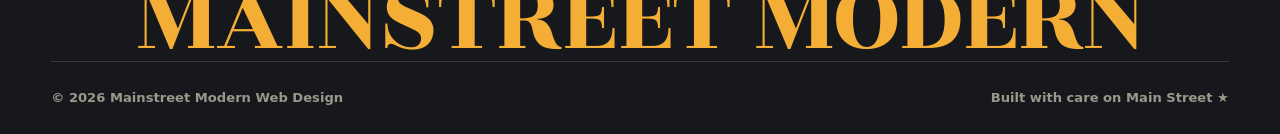
==== commit 0fde4e47: "Fix folk caption dots overlapping the blurb Stack the person captions in a single CSS grid cell so ." ====
--- a/index.html
+++ b/index.html
@@ -14,7 +14,7 @@
   <link rel="preconnect" href="https://api.fontshare.com" crossorigin />
   <link href="https://fonts.googleapis.com/css2?family=Rozha+One&display=swap" rel="stylesheet" />
   <link href="https://api.fontshare.com/v2/css?f[]=satoshi@400,500,700,900&display=swap" rel="stylesheet" />
-  <link rel="stylesheet" href="assets/css/site.css?v=45" />
+  <link rel="stylesheet" href="assets/css/site.css?v=46" />
 </head>
 <body>
 
@@ -390,6 +390,6 @@
     </div>
   </footer>
 
-  <script src="assets/js/site.js?v=45" defer></script>
+  <script src="assets/js/site.js?v=46" defer></script>
 </body>
 </html>
--- a/assets/css/site.css
+++ b/assets/css/site.css
@@ -300,7 +300,6 @@
 .marquee--honey { background: var(--honey); color: var(--ink); }
 .marquee--espresso { background: var(--ink); color: var(--cream); }
 .marquee__track { display: flex; width: max-content; animation: marquee 38s linear infinite; }
-.marquee:hover .marquee__track { animation-play-state: paused; }
 .marquee__track span { display: inline-flex; align-items: center; gap: 1.4rem; padding: 0.9rem 0; font-family: var(--display); font-size: clamp(1.6rem, 1rem + 2.2vw, 3rem); text-transform: uppercase; white-space: nowrap; }
 .marquee__track span::after { content: "✦"; font-size: 0.55em; margin-inline: 1.6rem; opacity: 0.7; }
 .marquee__track em { font-style: italic; color: var(--brick); }
@@ -481,9 +480,11 @@
 }
 .folk-img--duo { filter: url(#folk-duotone); opacity: 0.1; }
 
-/* caption under the figure (crossfades with the person) */
-.folk-caption { position: relative; width: min(460px, 82vw); margin-top: 1.8rem; min-height: 6.5rem; }
-.folk-cap { position: absolute; inset: 0; opacity: 0; transform: translateY(10px); transition: opacity 0.6s var(--ease), transform 0.6s var(--ease); text-align: center; }
+/* caption under the figure (crossfades with the person). The captions are stacked
+   in one grid cell so the box grows to the TALLEST caption — the dots always sit
+   below the text and never clip it, whatever the blurb length. */
+.folk-caption { width: min(460px, 82vw); margin-top: 1.8rem; display: grid; }
+.folk-cap { grid-area: 1 / 1; opacity: 0; transform: translateY(10px); transition: opacity 0.6s var(--ease), transform 0.6s var(--ease); text-align: center; }
 .folk-cap.is-active { opacity: 1; transform: none; }
 .folk-trade { display: block; font-family: var(--body); font-weight: 700; font-size: 0.68rem; letter-spacing: 0.24em; text-transform: uppercase; color: var(--honey); }
 .folk-name { display: block; font-family: var(--display); font-size: clamp(1.5rem, 1.2rem + 1vw, 2.1rem); color: var(--cream); margin-top: 0.5rem; }
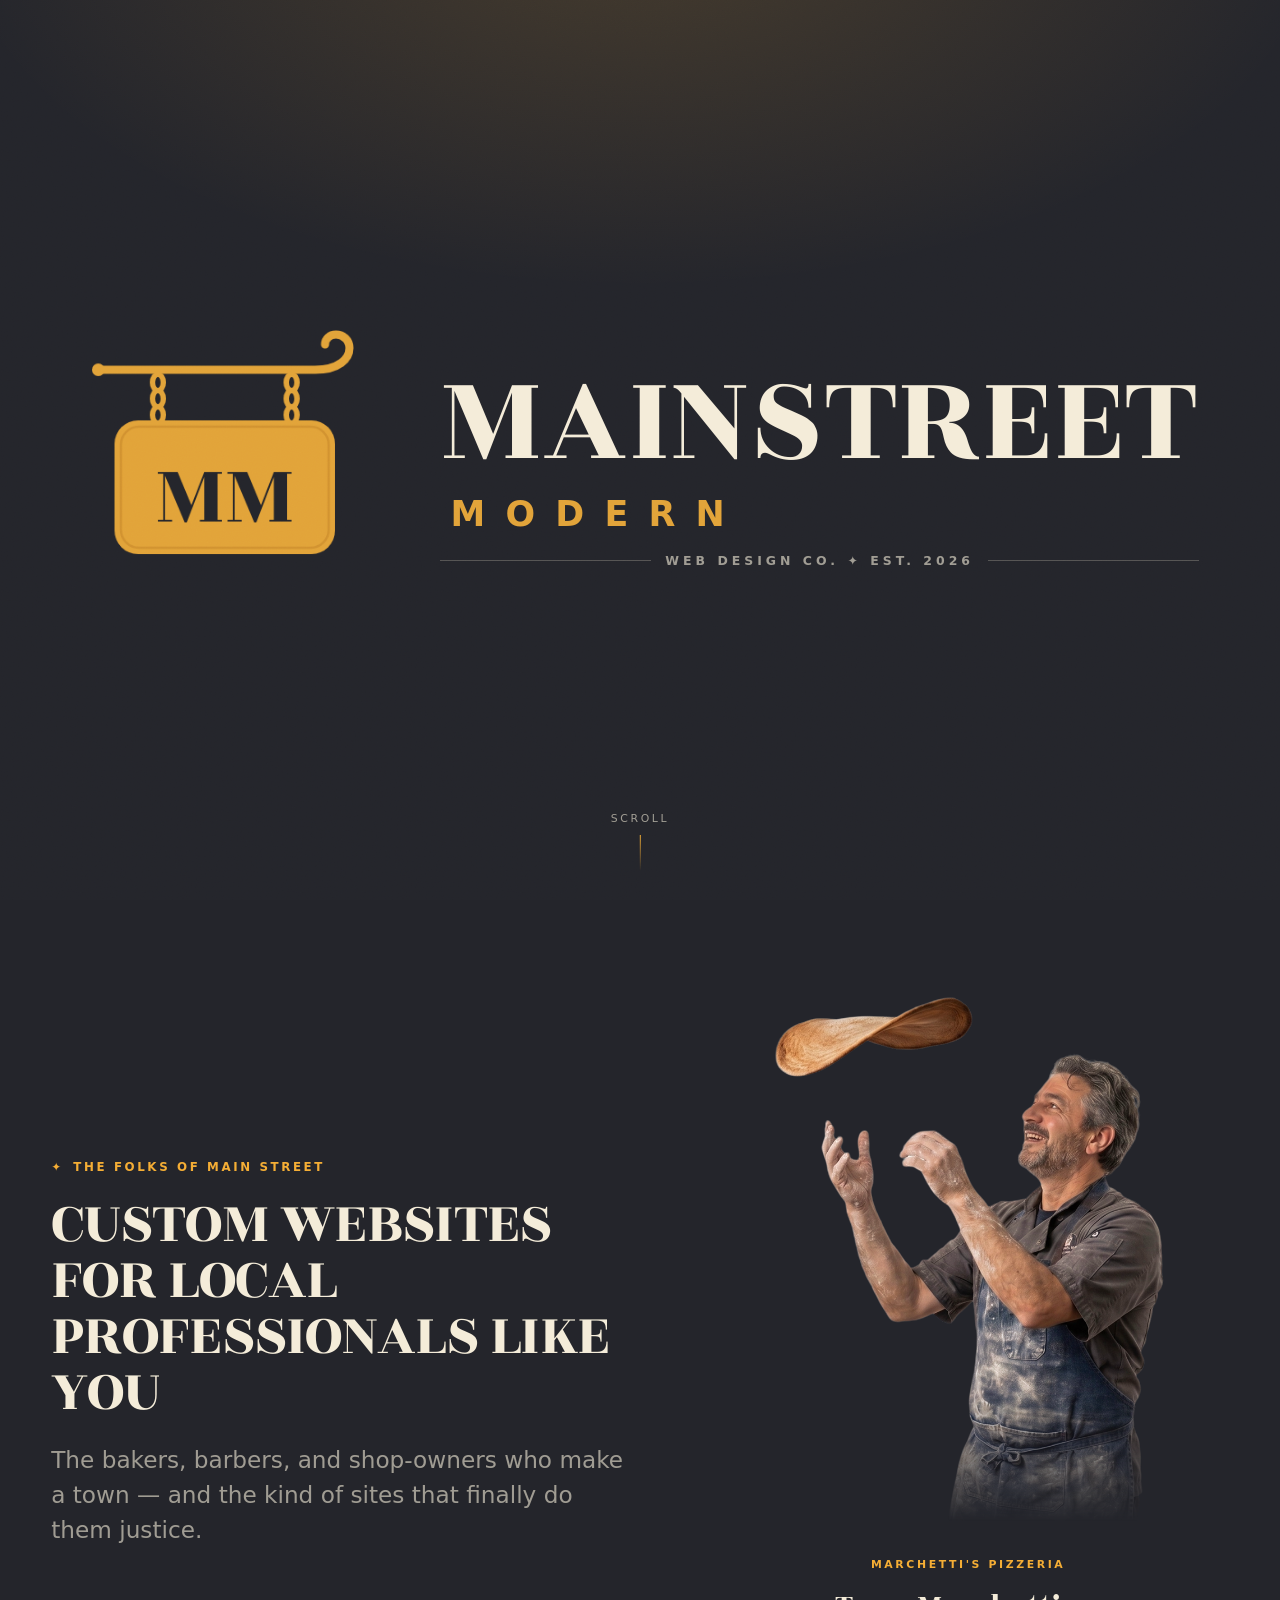
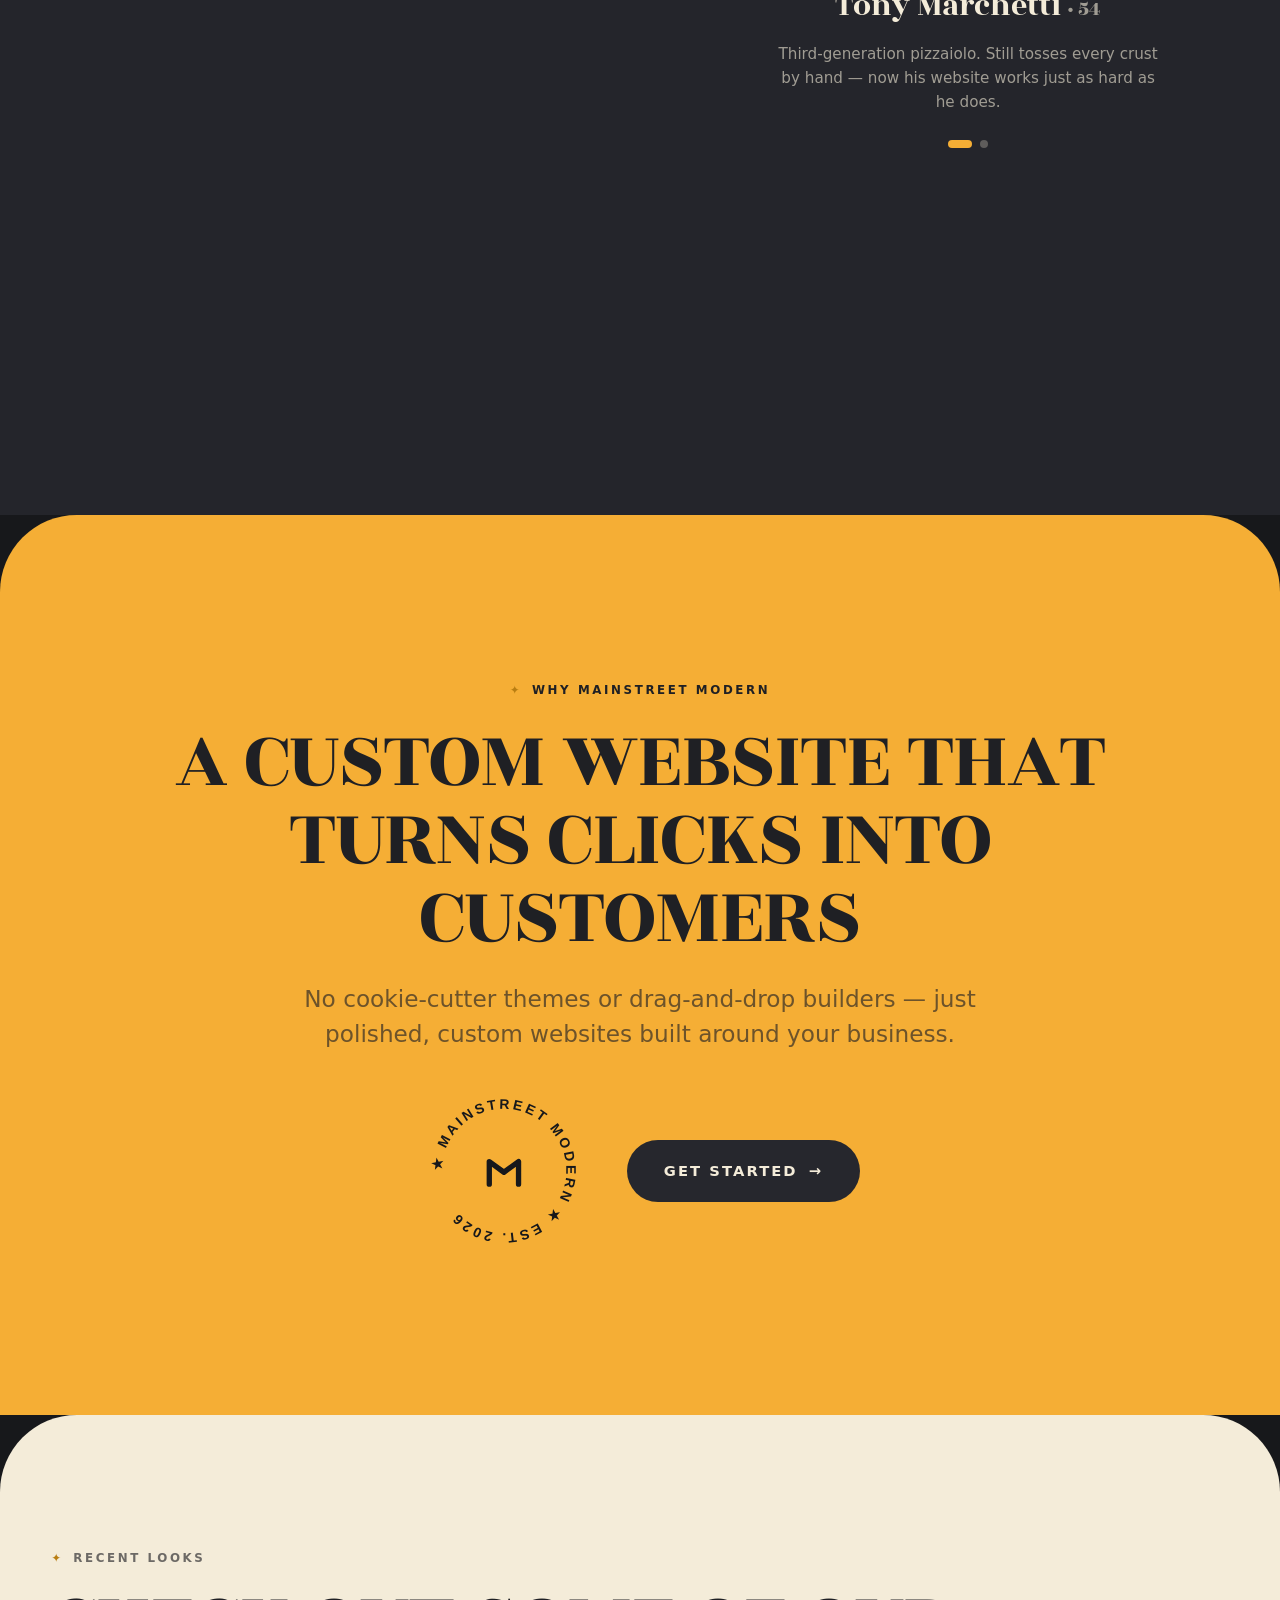
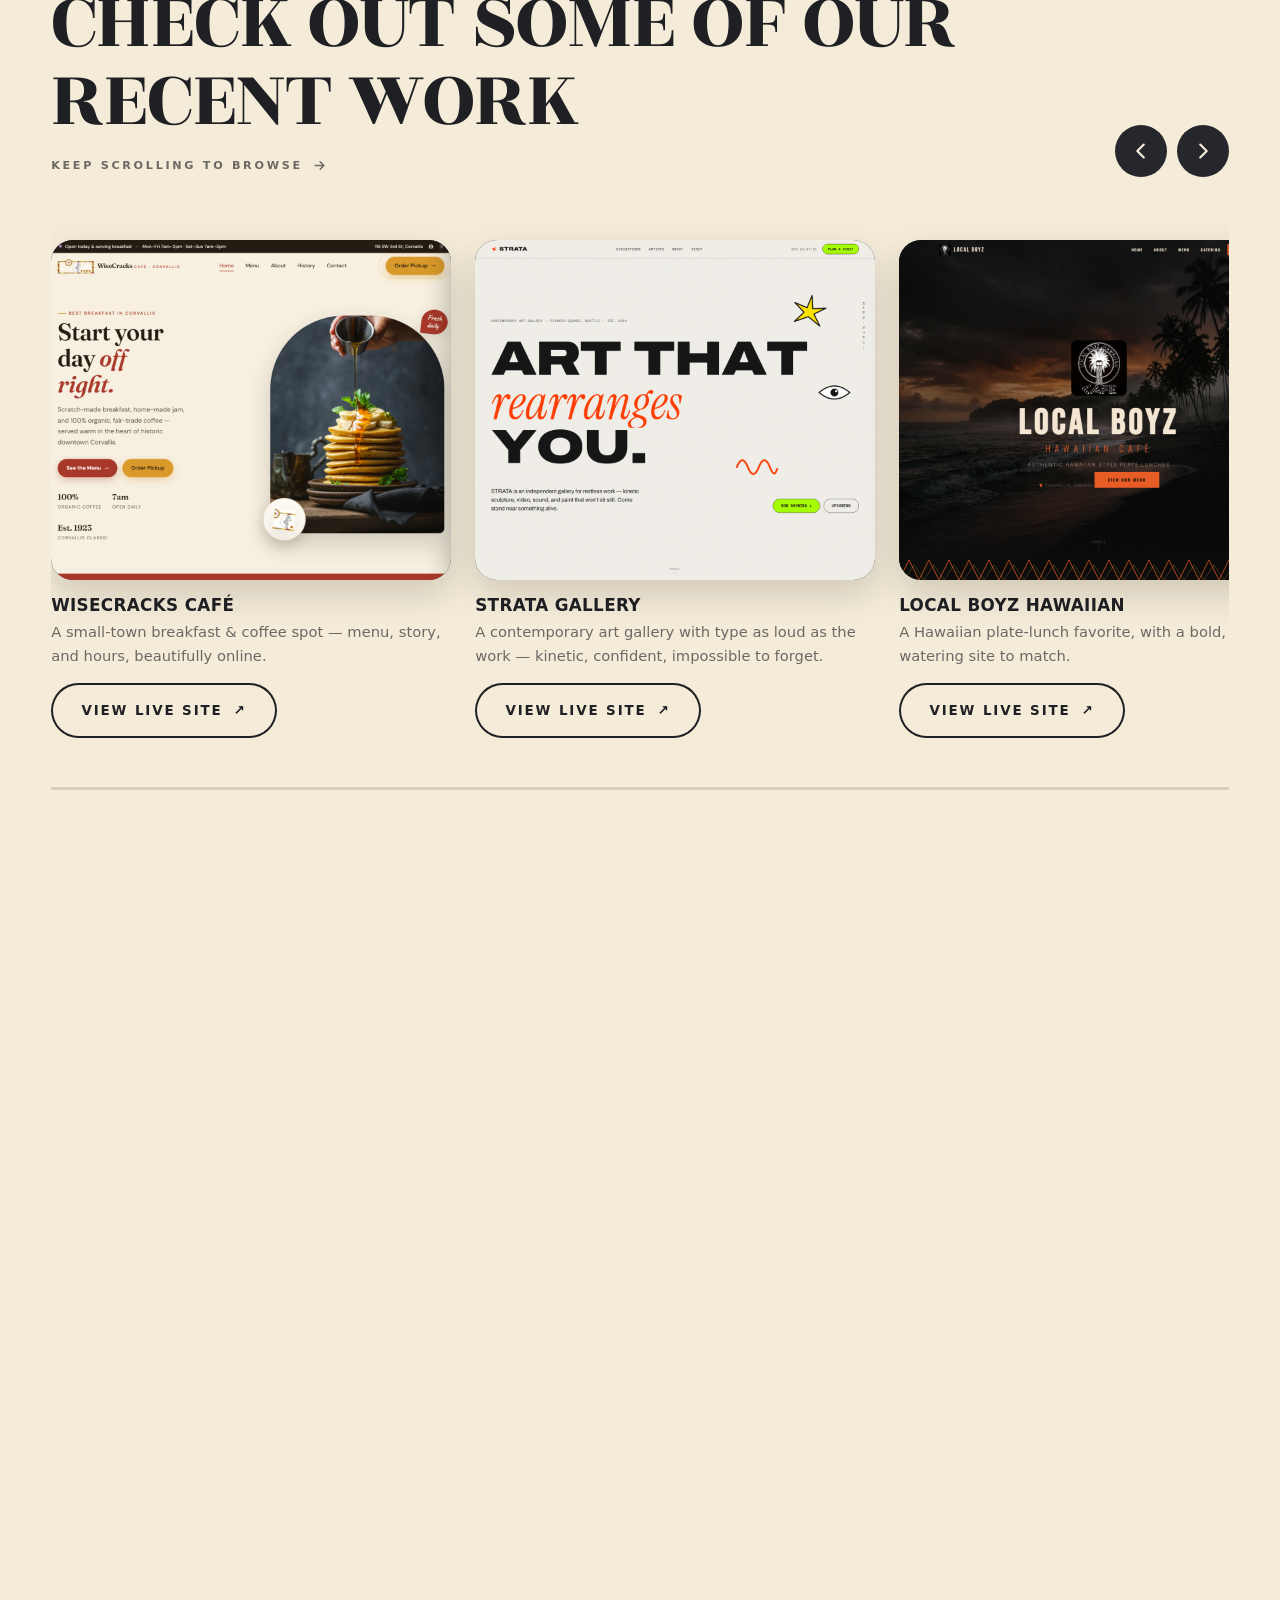
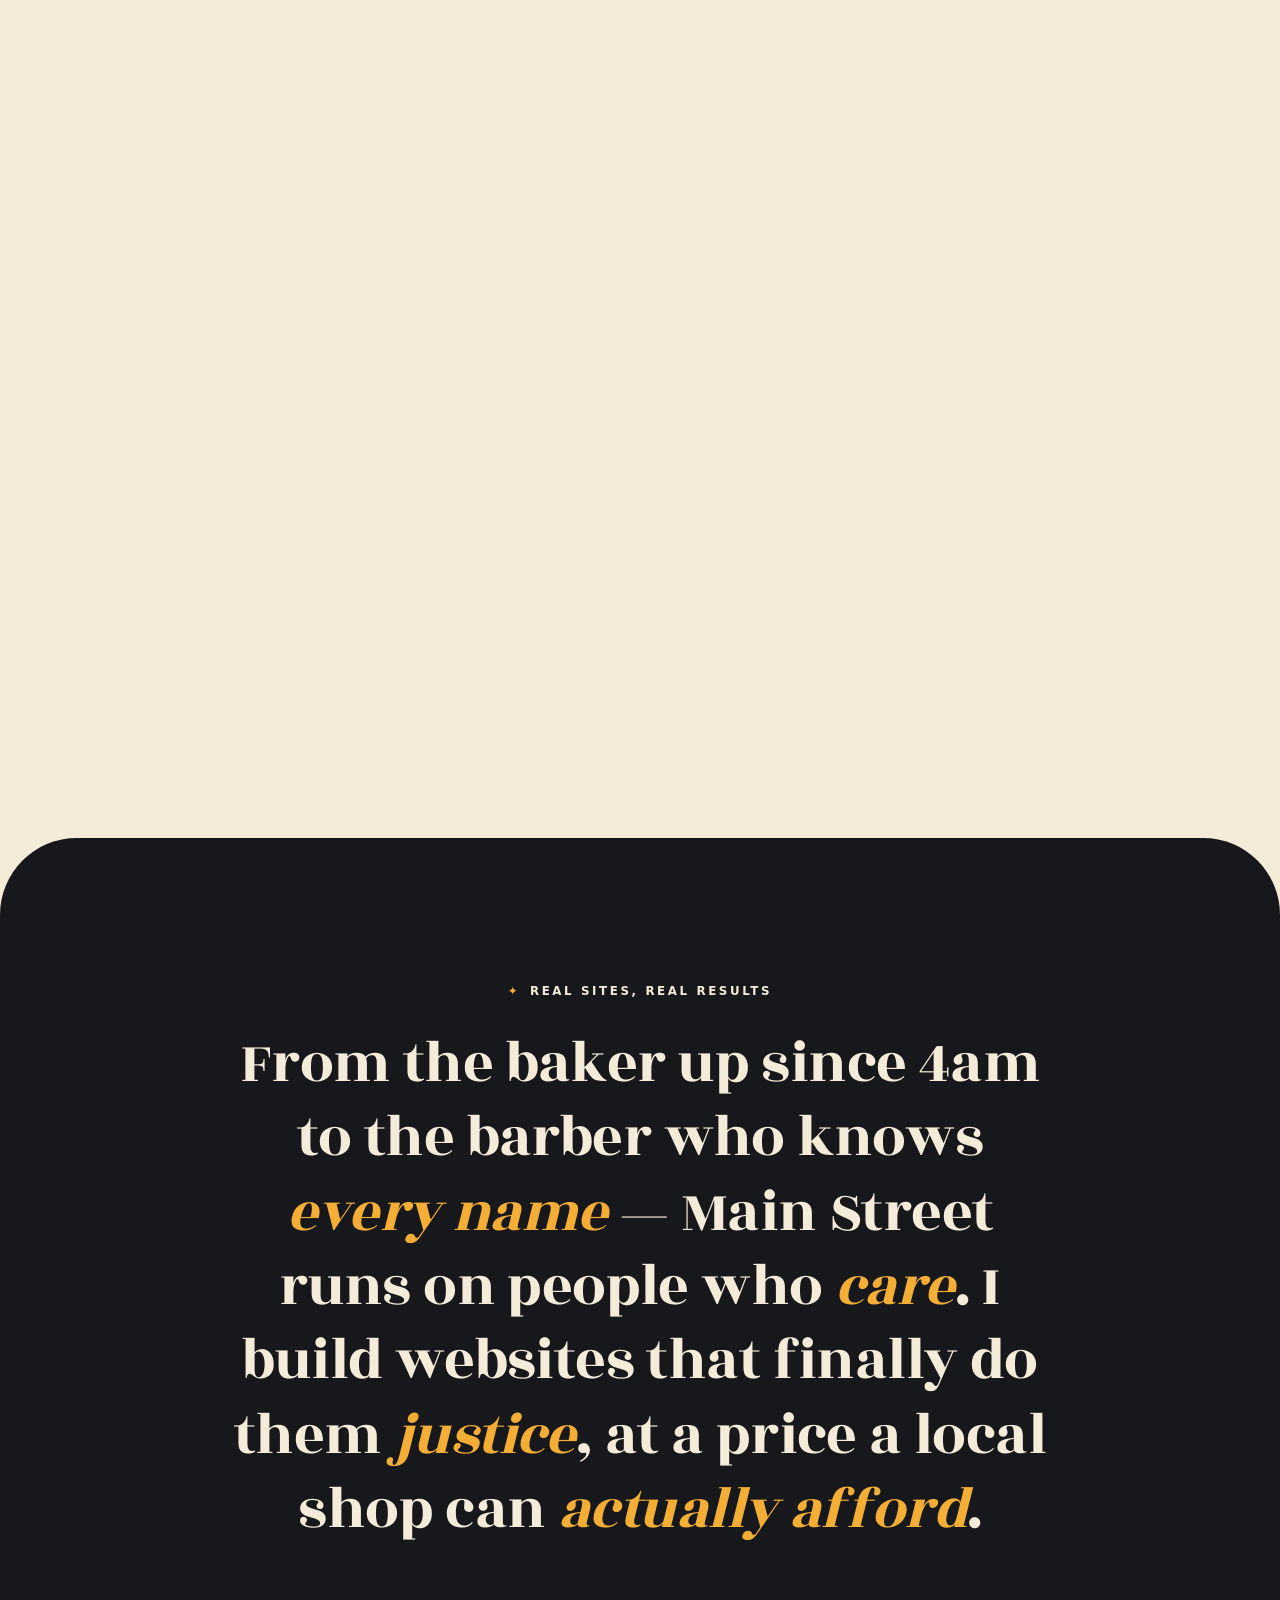
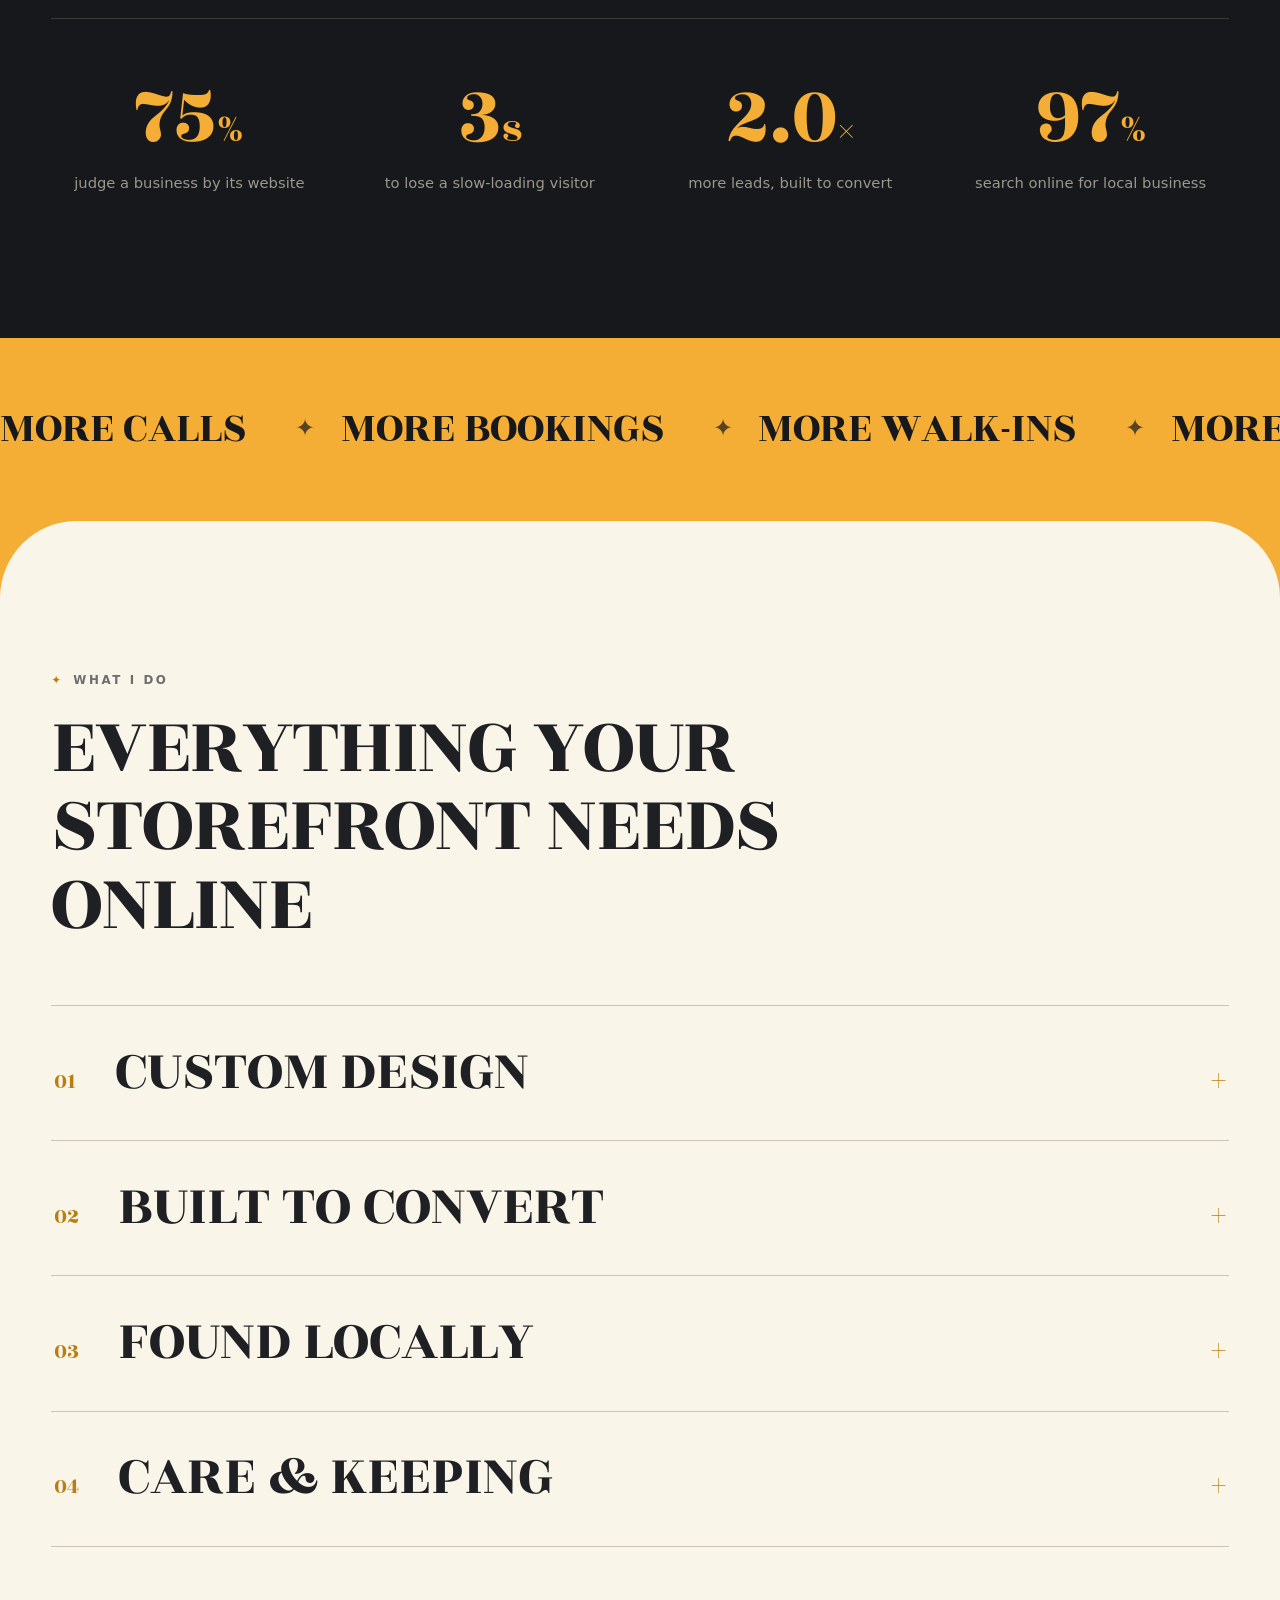
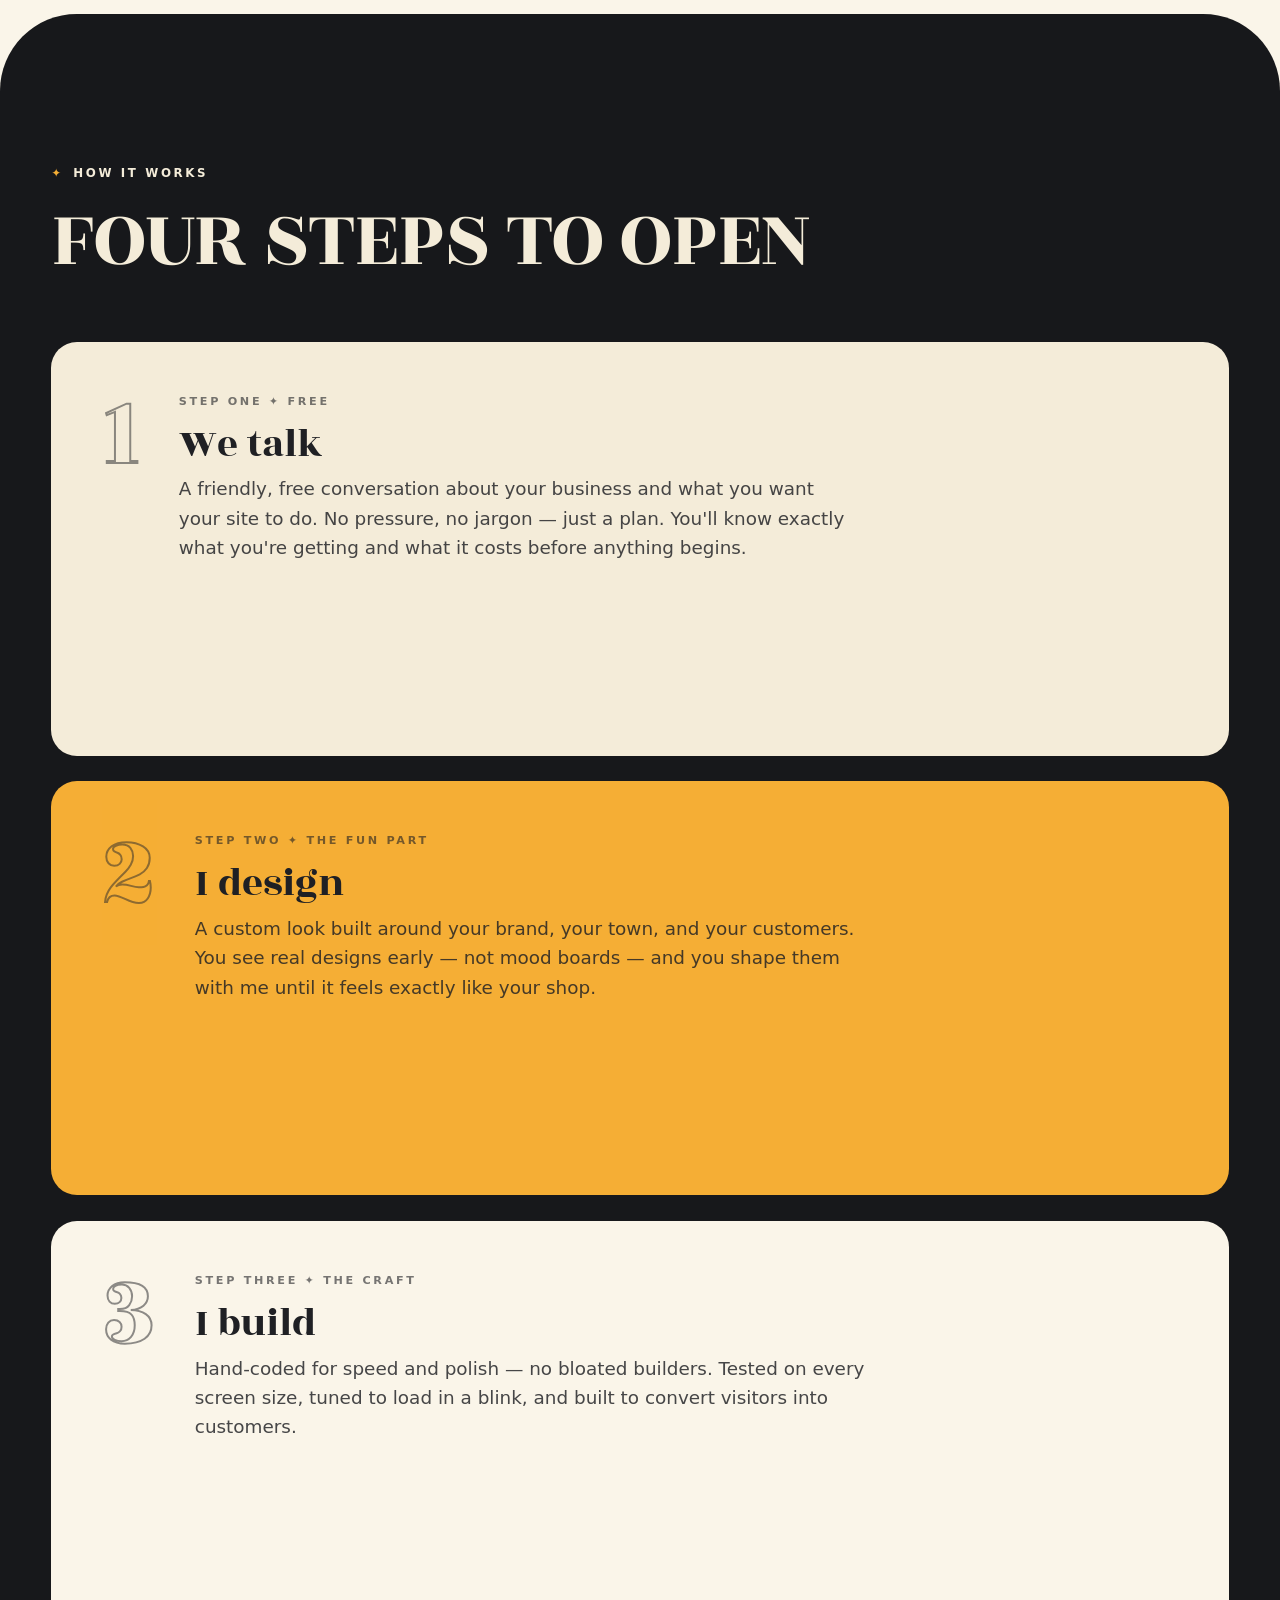
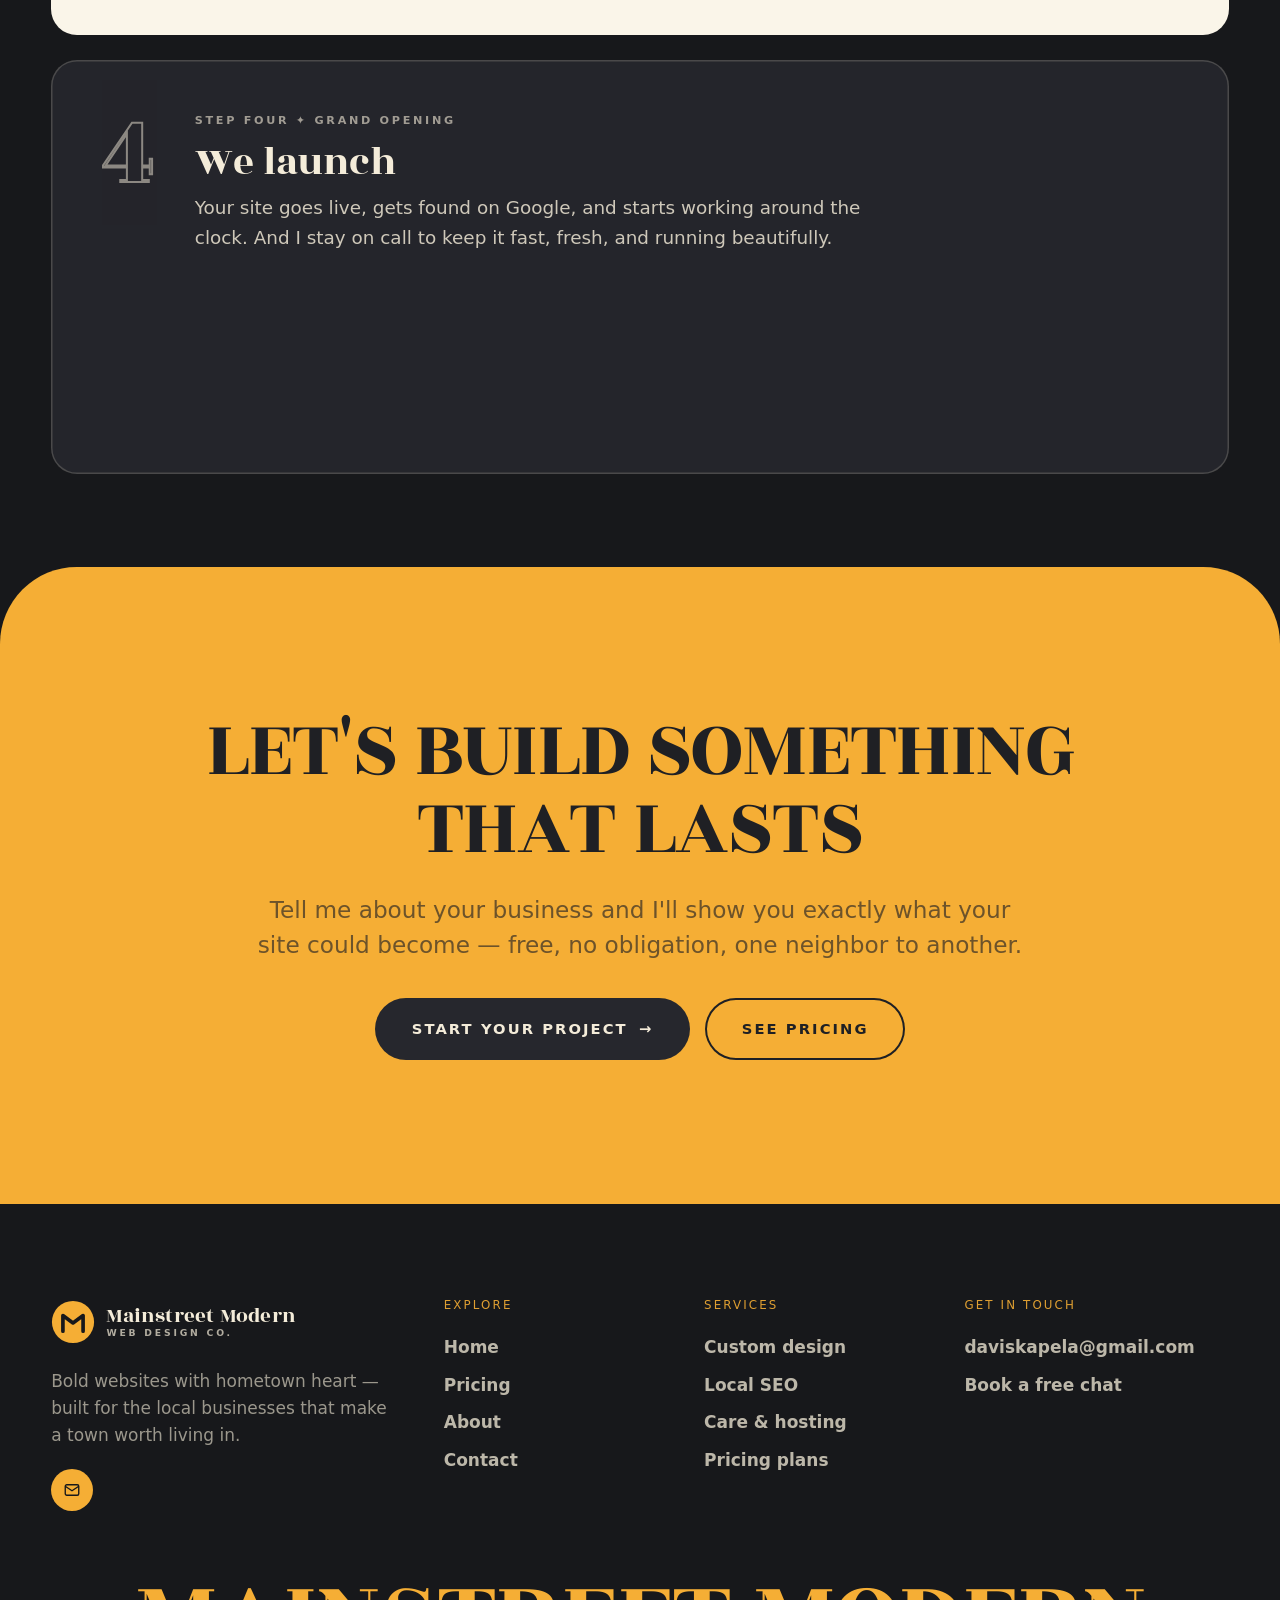
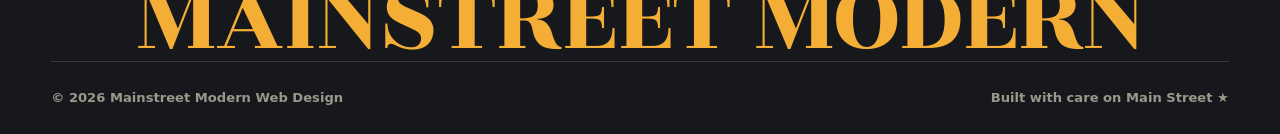
==== commit 41e3ca88: "Add rust blinds page transition; remove services cursor-peek - New "venetian blinds" navigation tran" ====
--- a/index.html
+++ b/index.html
@@ -14,7 +14,7 @@
   <link rel="preconnect" href="https://api.fontshare.com" crossorigin />
   <link href="https://fonts.googleapis.com/css2?family=Rozha+One&display=swap" rel="stylesheet" />
   <link href="https://api.fontshare.com/v2/css?f[]=satoshi@400,500,700,900&display=swap" rel="stylesheet" />
-  <link rel="stylesheet" href="assets/css/site.css?v=46" />
+  <link rel="stylesheet" href="assets/css/site.css?v=52" />
 </head>
 <body>
 
@@ -165,7 +165,7 @@
               </svg>
               <span class="emblem__center"><svg viewBox="0 0 48 48"><path d="M13 34 V17 L24 25 L35 17 V34" fill="none" stroke="#17181b" stroke-width="4" stroke-linejoin="round" stroke-linecap="round"/></svg></span>
             </span>
-            <a href="contact.html" class="btn btn--espresso btn--lg" data-magnetic>Get started <span class="arrow">→</span></a>
+            <a href="contact.html" class="btn btn--espresso btn--lg" data-magnetic data-blinds>Get started <span class="arrow">→</span></a>
           </div>
         </div>
       </section>
@@ -286,23 +286,6 @@
             <span class="svcrow__plus" aria-hidden="true">+</span>
             <div class="svcrow__body"><div><p>Hosting, updates, edits, and a real person to call. Your site stays fast and current without you lifting a finger.</p></div></div>
           </div>
-        </div>
-      </div>
-      <!-- the peek card that chases the cursor -->
-      <div class="svc-peek" aria-hidden="true">
-        <div class="svc-peek__inner">
-        <div class="svc-peek__pane" data-pane="0">
-          <svg viewBox="0 0 250 180"><rect width="250" height="180" fill="#faf5e9"/><path d="M40 130 V70 L70 50 L100 70 V130 Z" fill="none" stroke="#26272d" stroke-width="5" stroke-linejoin="round"/><rect x="58" y="100" width="24" height="30" fill="#f5ae35"/><circle cx="170" cy="60" r="16" fill="#f5ae35"/><circle cx="205" cy="75" r="12" fill="#8a2e1d"/><circle cx="185" cy="105" r="14" fill="#6aacc2"/><path d="M140 140 l60 -60 l14 14 l-60 60 l-18 4z" fill="#26272d"/></svg>
-        </div>
-        <div class="svc-peek__pane" data-pane="1">
-          <svg viewBox="0 0 250 180"><rect width="250" height="180" fill="#f5ae35"/><path d="M40 140 L100 90 L140 110 L210 45" fill="none" stroke="#26272d" stroke-width="7" stroke-linecap="round" stroke-linejoin="round"/><path d="M178 42 h36 v36" fill="none" stroke="#26272d" stroke-width="7" stroke-linecap="round" stroke-linejoin="round"/><circle cx="100" cy="90" r="7" fill="#faf5e9"/><circle cx="140" cy="110" r="7" fill="#faf5e9"/></svg>
-        </div>
-        <div class="svc-peek__pane" data-pane="2">
-          <svg viewBox="0 0 250 180"><rect width="250" height="180" fill="#26272d"/><path d="M30 60 H220 M30 100 H220 M30 140 H220 M70 30 V150 M130 30 V150 M190 30 V150" stroke="#f4ecd9" stroke-width="2" opacity="0.25"/><path d="M125 130 C100 100 100 70 125 70 C150 70 150 100 125 130Z" fill="#f5ae35"/><circle cx="125" cy="88" r="9" fill="#26272d"/></svg>
-        </div>
-        <div class="svc-peek__pane" data-pane="3">
-          <svg viewBox="0 0 250 180"><rect width="250" height="180" fill="#f4ecd9"/><circle cx="125" cy="90" r="52" fill="none" stroke="#26272d" stroke-width="6"/><path d="M125 62 V90 L145 104" fill="none" stroke="#8a2e1d" stroke-width="6" stroke-linecap="round"/><path d="M60 40 l8 8 M190 40 l-8 8" stroke="#f5ae35" stroke-width="6" stroke-linecap="round"/><path d="M125 20 v10 M125 150 v10" stroke="#f5ae35" stroke-width="6" stroke-linecap="round"/></svg>
-        </div>
         </div>
       </div>
     </section>
@@ -390,6 +373,9 @@
     </div>
   </footer>
 
-  <script src="assets/js/site.js?v=46" defer></script>
+  <!-- BLINDS TRANSITION (rust) — test on the Why-Mainstreet "Get started" CTA -->
+  <div class="blinds" aria-hidden="true"><span></span><span></span><span></span><span></span><span></span><span></span><span></span><span></span><span></span><span></span></div>
+
+  <script src="assets/js/site.js?v=52" defer></script>
 </body>
 </html>
--- a/assets/css/site.css
+++ b/assets/css/site.css
@@ -619,23 +619,6 @@
 .svcrow__body > div { overflow: hidden; }
 .svcrow__body p { color: var(--muted); max-width: 58ch; padding-top: 0.9rem; font-size: clamp(0.95rem, 0.9rem + 0.3vw, 1.1rem); }
 
-/* the peek — a little scene that chases the cursor over the ledger.
-   The outer element is positioned by JS (translate only); the inner
-   wrapper owns the pop-in scale/rotate so the two don't fight. */
-.svc-peek {
-  position: fixed; top: 0; left: 0; z-index: 900; pointer-events: none;
-  width: 230px; aspect-ratio: 5/3.6;
-}
-.svc-peek__inner {
-  position: absolute; inset: 0; border-radius: 18px; overflow: hidden;
-  box-shadow: var(--shadow-lg); opacity: 0; transform: scale(0.75) rotate(-3deg);
-  transition: opacity 0.35s var(--ease), transform 0.35s var(--ease);
-}
-.svc-peek.show .svc-peek__inner { opacity: 1; transform: scale(1) rotate(-3deg); }
-.svc-peek__pane { position: absolute; inset: 0; opacity: 0; transition: opacity 0.25s; }
-.svc-peek__pane.on { opacity: 1; }
-.svc-peek svg { width: 100%; height: 100%; }
-
 /* legacy service cards (still used on the contact page) */
 .svc-grid { display: grid; grid-template-columns: repeat(auto-fit, minmax(250px, 1fr)); gap: 1.4rem; }
 .svc { position: relative; border-radius: var(--radius-card); padding: 2rem 1.8rem 1.9rem; background: var(--parchment); color: var(--ink-text); overflow: hidden; transition: transform 0.5s var(--ease), box-shadow 0.5s var(--ease); border: 1px solid rgba(41,26,18,0.08); }
@@ -839,6 +822,31 @@
 @keyframes wipeMark { from { opacity: 0; transform: translateY(14px); } to { opacity: 1; transform: translateY(0); } }
 @keyframes wipeMarkOut { to { opacity: 0; transform: translateY(-10px); } }
 
+/* ---------- 21b. BLINDS TRANSITION (marigold) ----------
+   A test transition wired only to the "Get started" CTA in the Why-Mainstreet
+   panel. Five marigold slats sweep down to cover the screen (scaleY 0->1 from the
+   top, staggered), the page navigates under cover, then they retract downward
+   (origin flipped to bottom, 1->0) on arrival. The cascade timing/transforms are
+   driven from JS per slat; this just holds the base look. Sits above the page-wipe
+   and cursor. Hidden entirely for reduced-motion (JS then just navigates). */
+.blinds {
+  position: fixed; inset: 0; z-index: 10050; pointer-events: none;
+  display: flex; flex-direction: column; visibility: hidden;
+}
+.blinds.is-active { visibility: visible; }
+.blinds span {
+  flex: 1 1 0; width: 100%;   /* evenly divide the height for any slat count */
+  background: var(--brick);
+  box-shadow: 0 0 0 1px var(--brick);   /* colour bleed seals sub-pixel seams so bars read as one */
+  transform: scaleY(0); transform-origin: top;
+  will-change: transform;
+}
+/* arriving under the blinds: cover from the very first paint so the destination page
+   (and its own intro animations) never flash through before site.js retracts them */
+html.blinds-arriving .blinds { visibility: visible; }
+html.blinds-arriving .blinds span { transform: scaleY(1); transform-origin: bottom; }
+@media (prefers-reduced-motion: reduce) { .blinds { display: none; } }
+
 /* ---------- 22. RESPONSIVE + REDUCED MOTION ---------- */
 @media (max-width: 980px) {
   .split { grid-template-columns: 1fr; }
@@ -855,7 +863,6 @@
   .stack__panel:first-child { border-radius: 0; }
   .stack__panel.stack__panel--brown { min-height: 0; padding-block: clamp(4rem, 3rem + 6vw, 6rem); }
   .hero-statement { min-height: 0; }
-  .svc-peek { display: none; }
   /* ledger rows: keep descriptions visible on touch screens */
   .svcrow { grid-template-columns: auto 1fr; }
   .svcrow__plus { display: none; }
@@ -886,6 +893,5 @@
   .page-wipe { display: none; }
   .step-card { transform: none !important; }
   .step-card::after { display: none; }
-  .svc-peek { display: none; }
   .svcrow__body { grid-template-rows: 1fr; }
 }
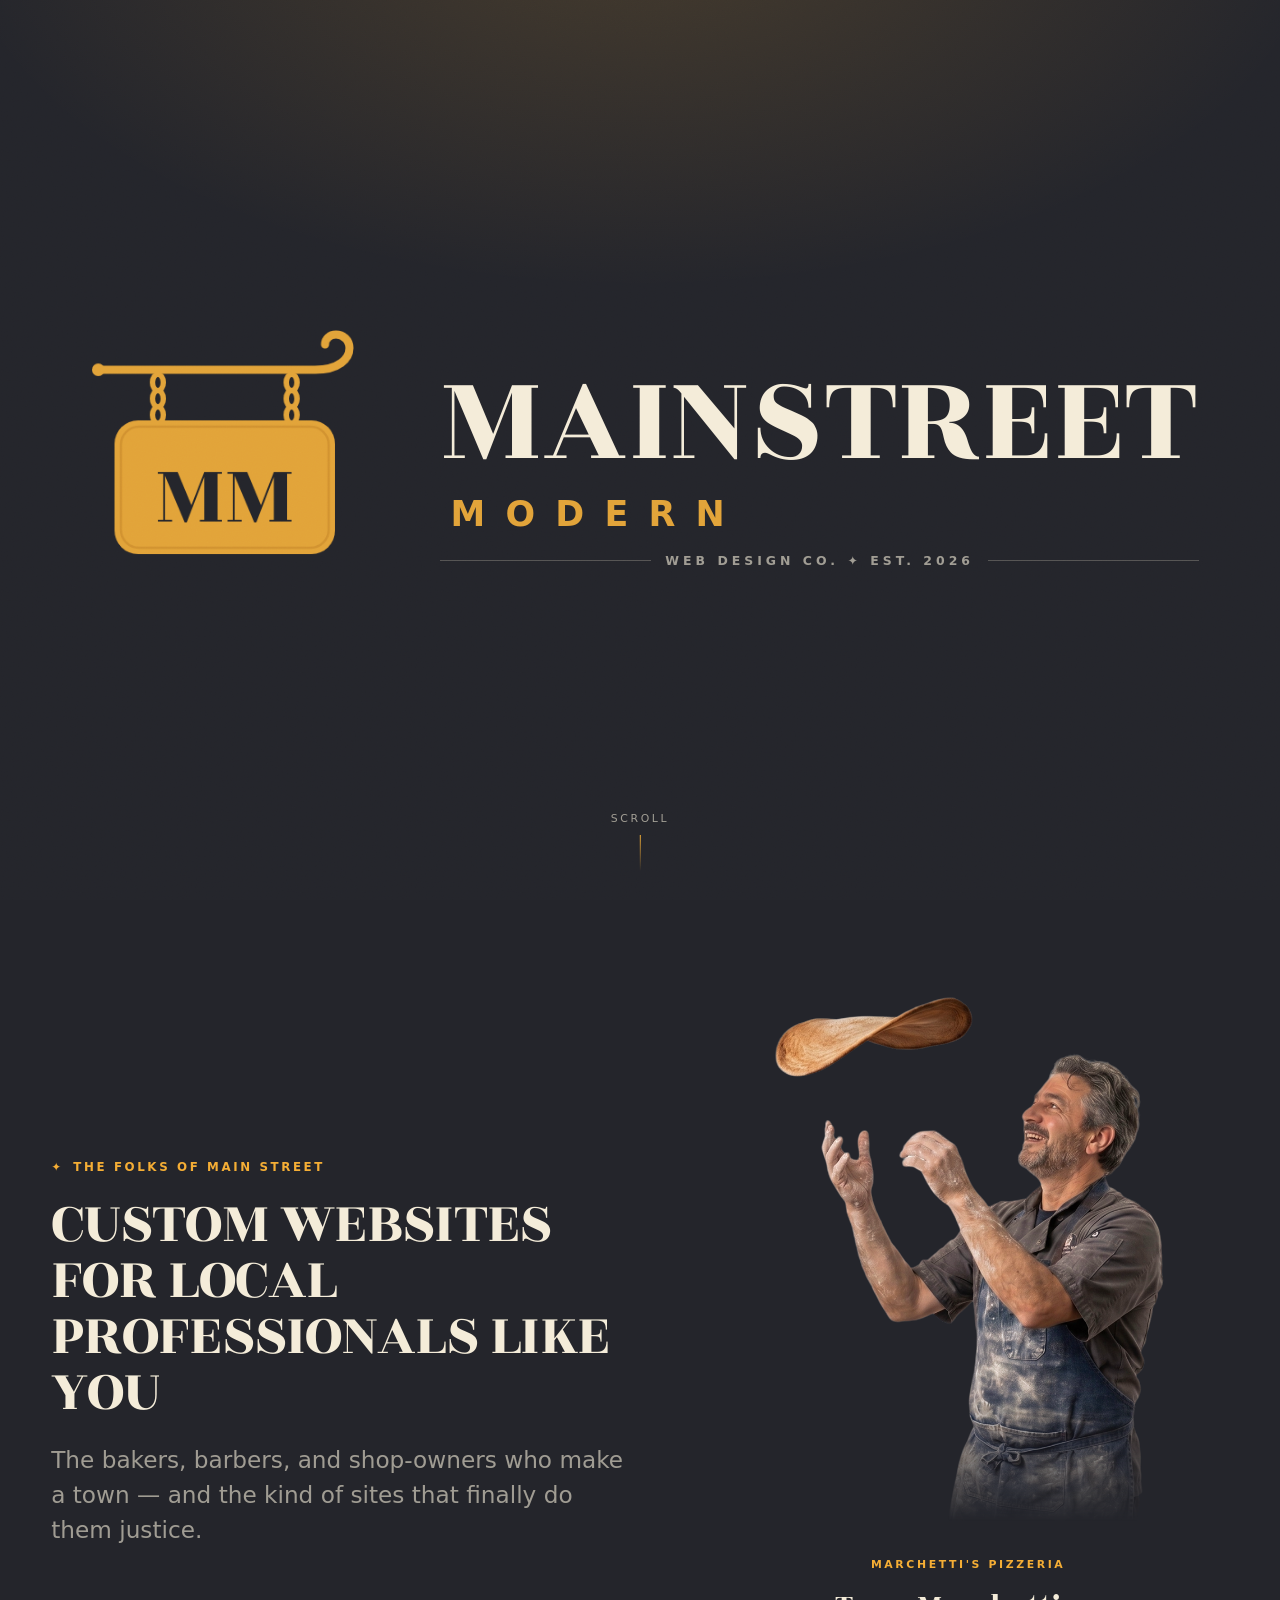
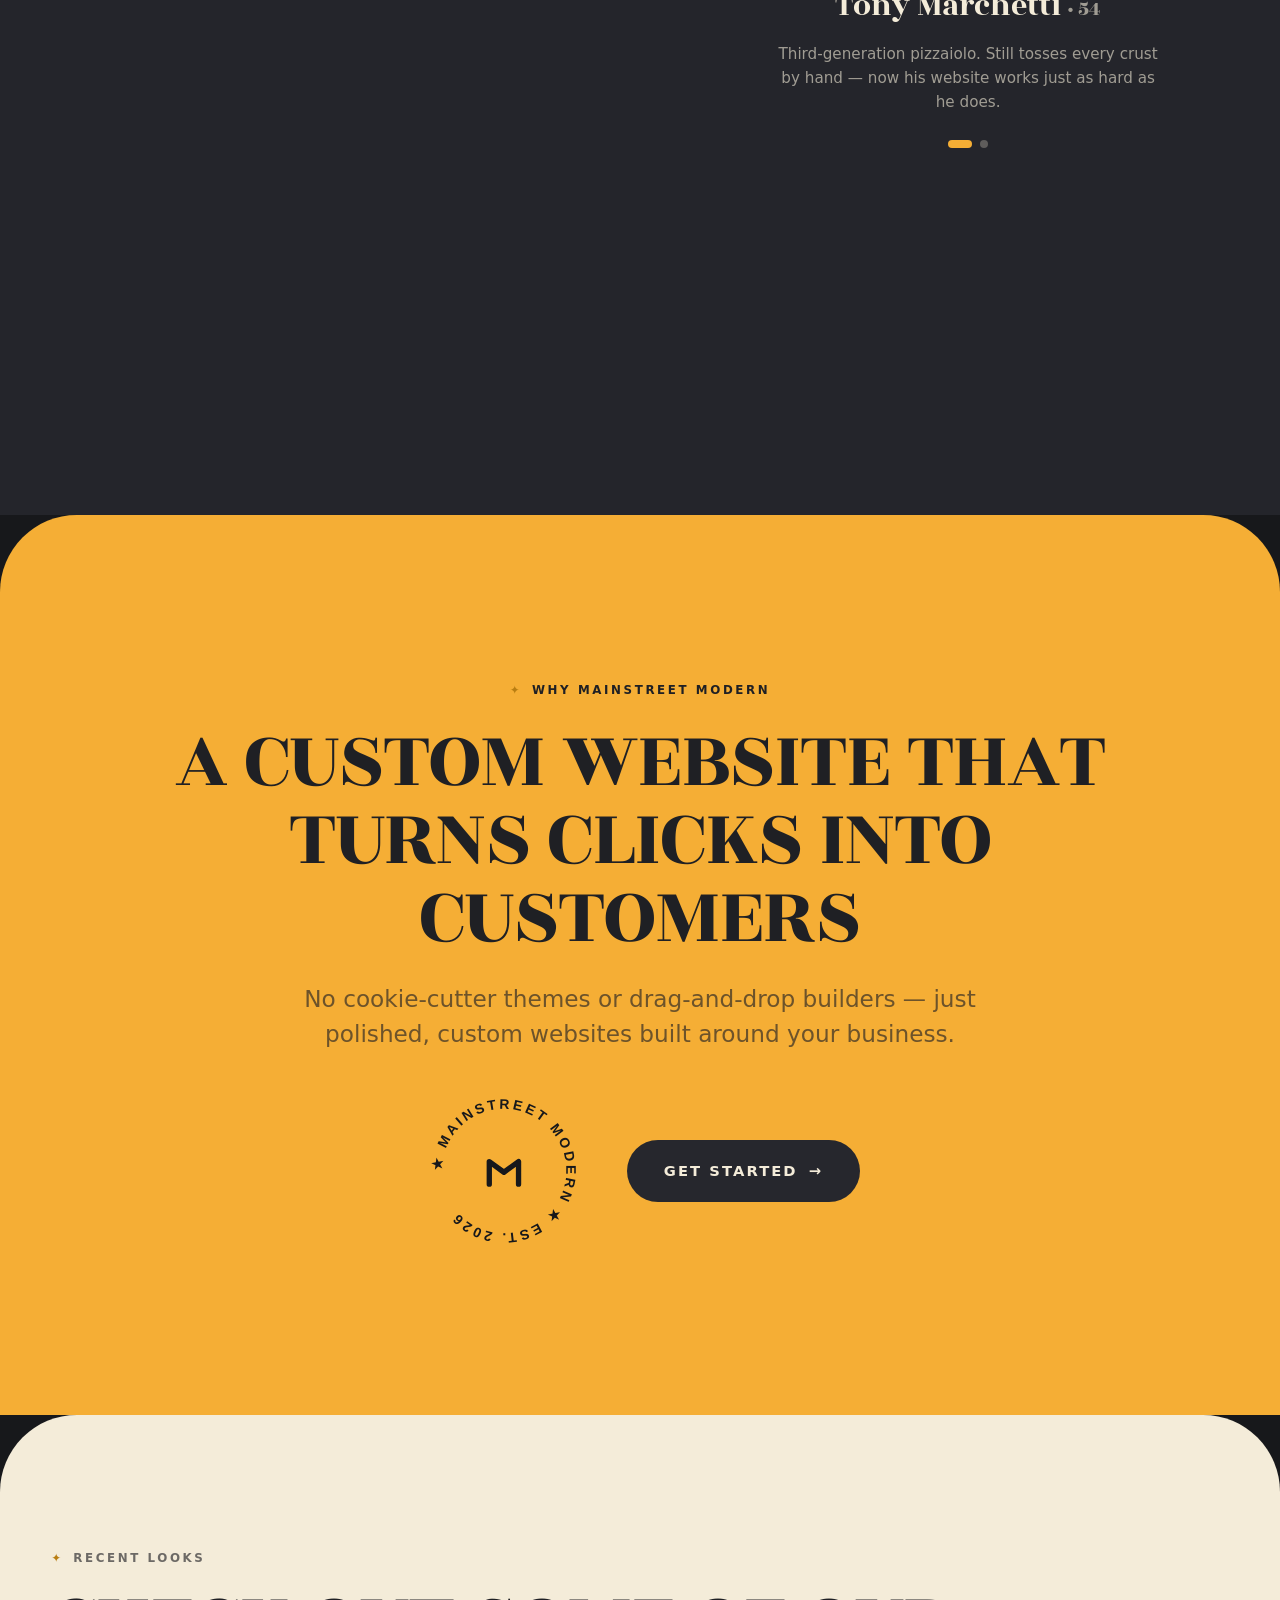
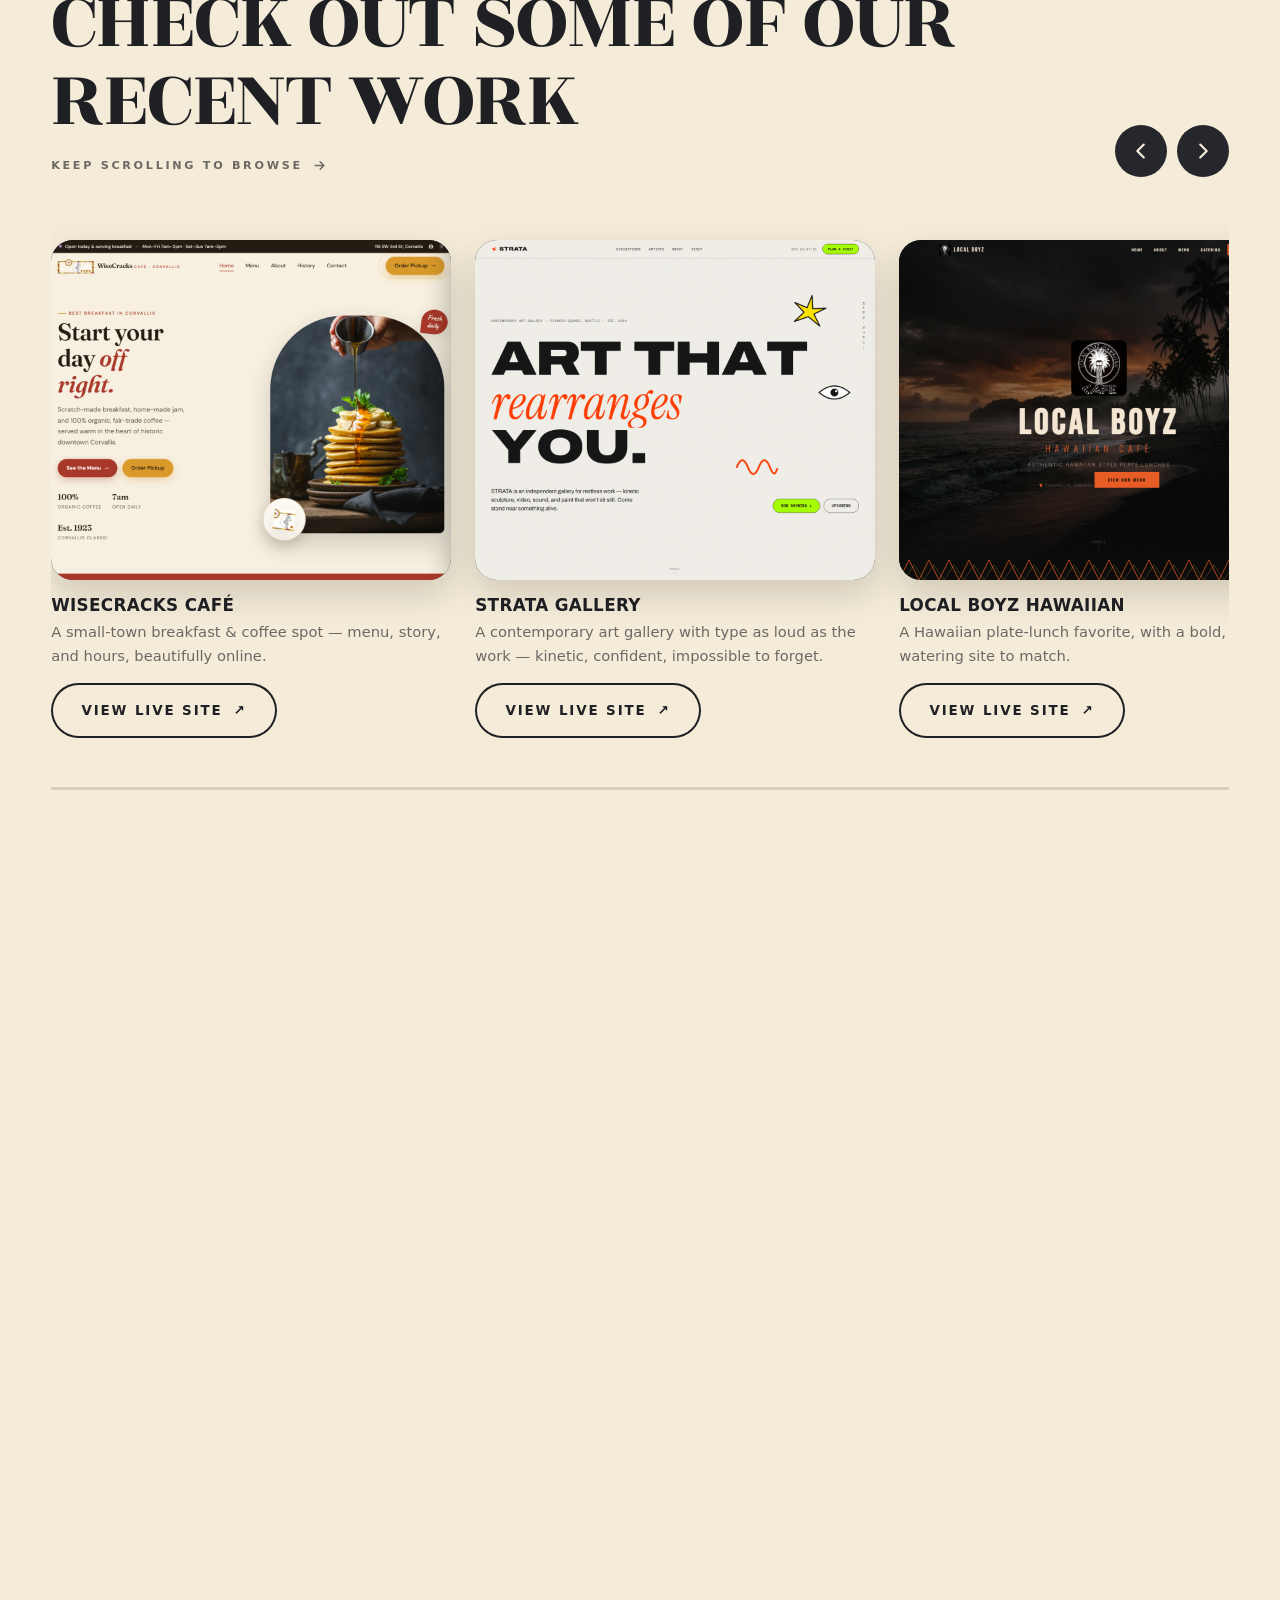
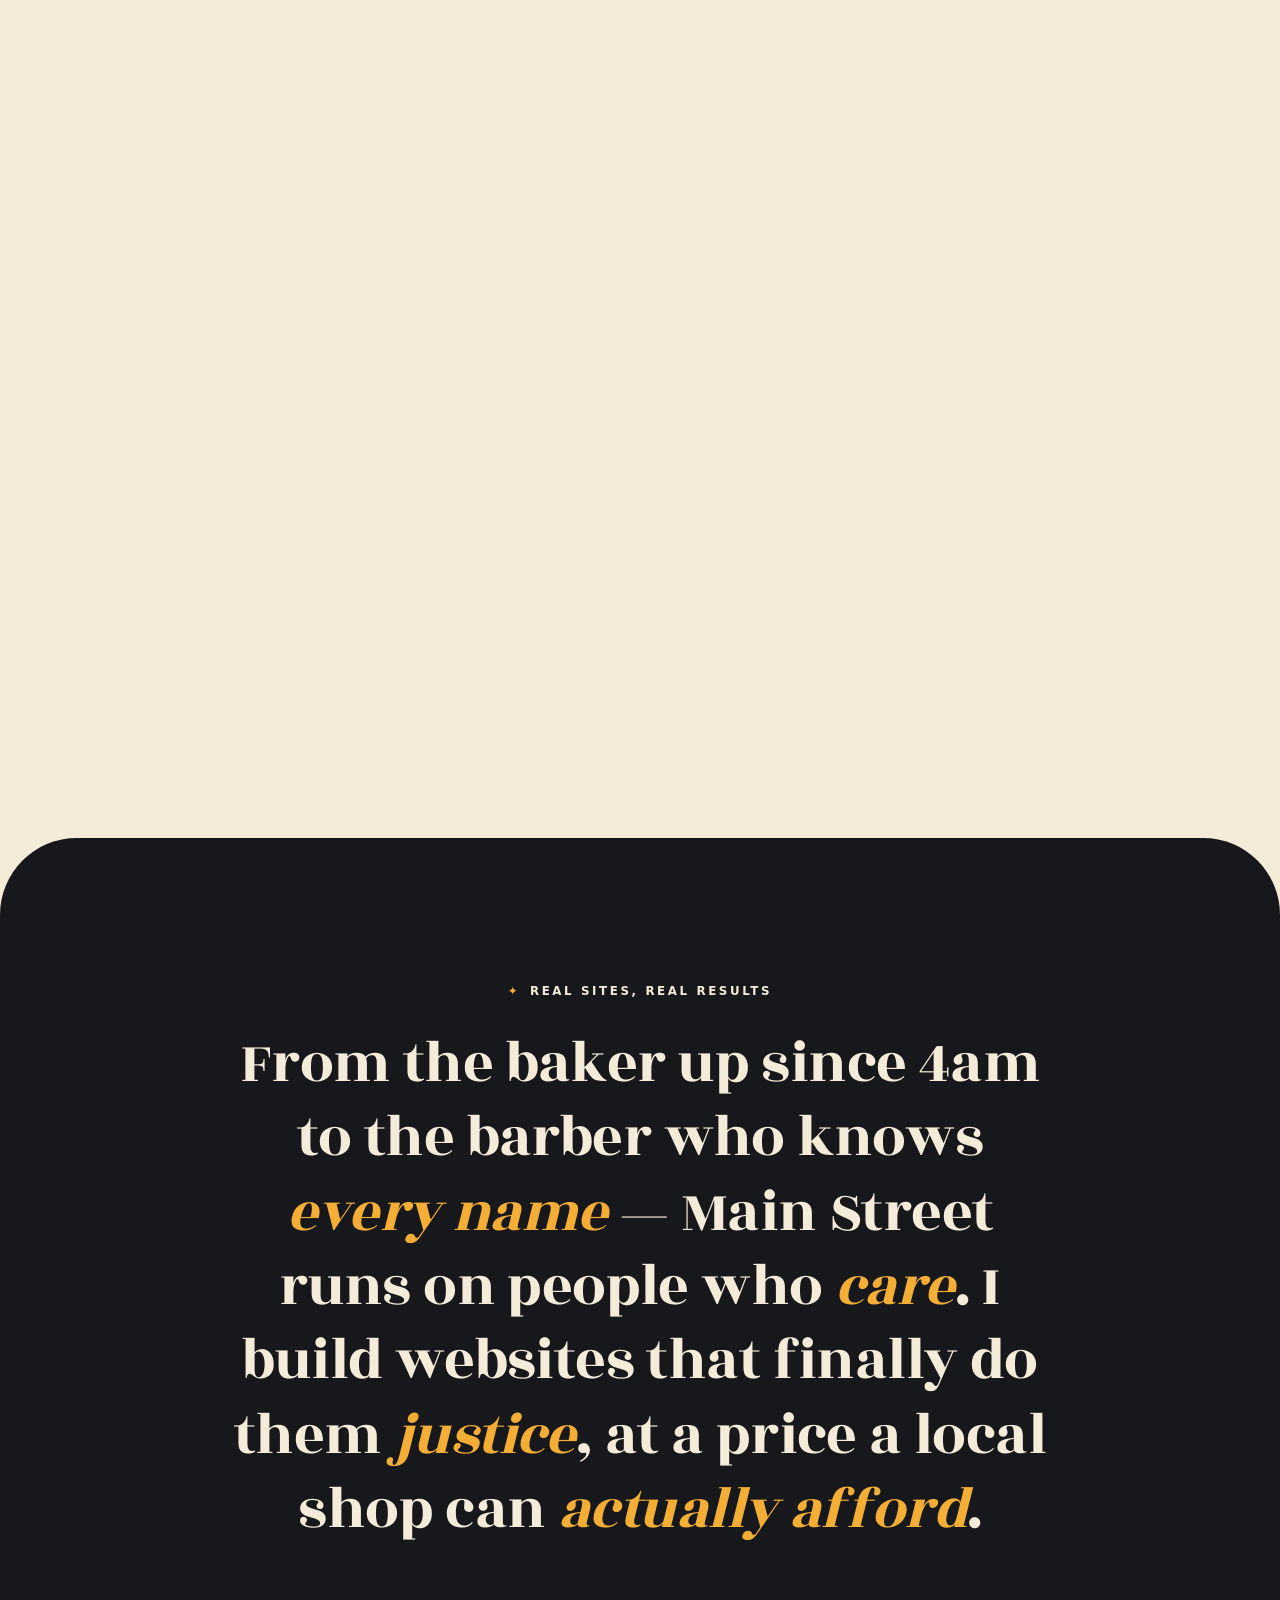
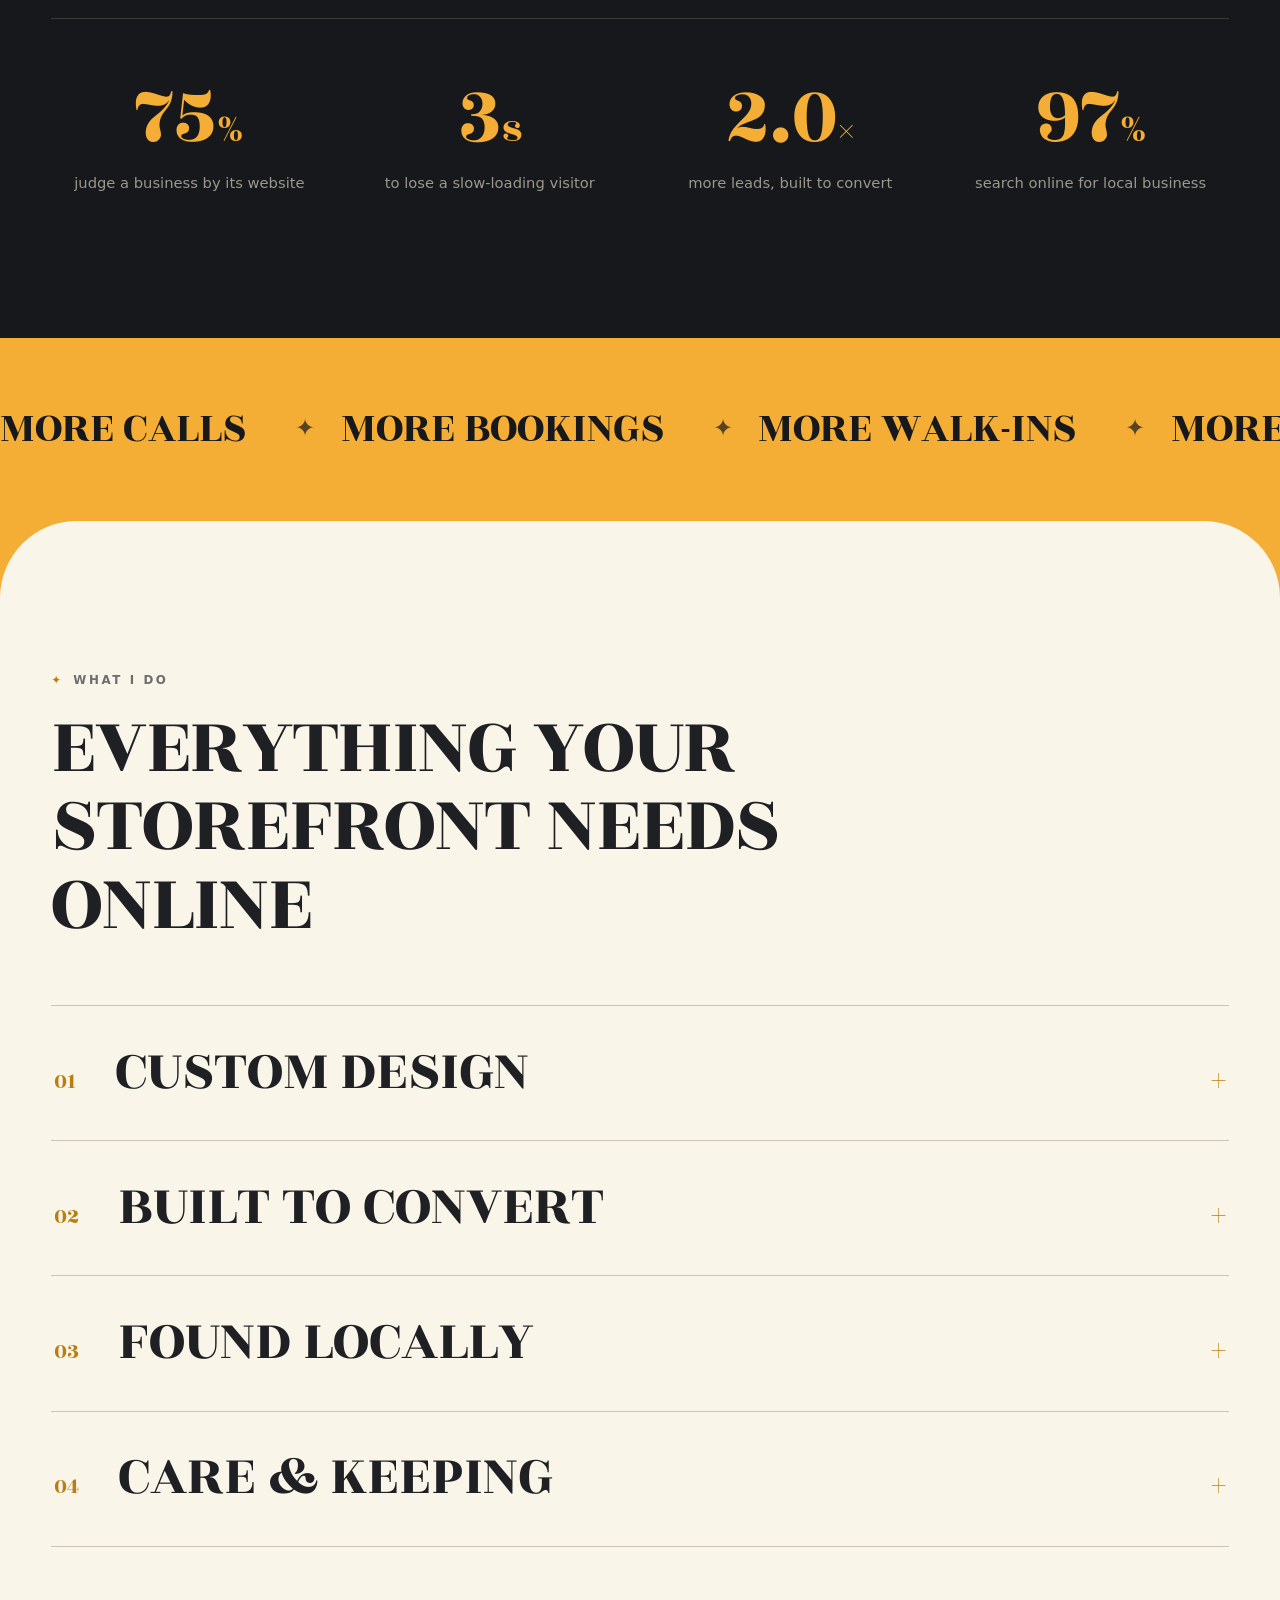
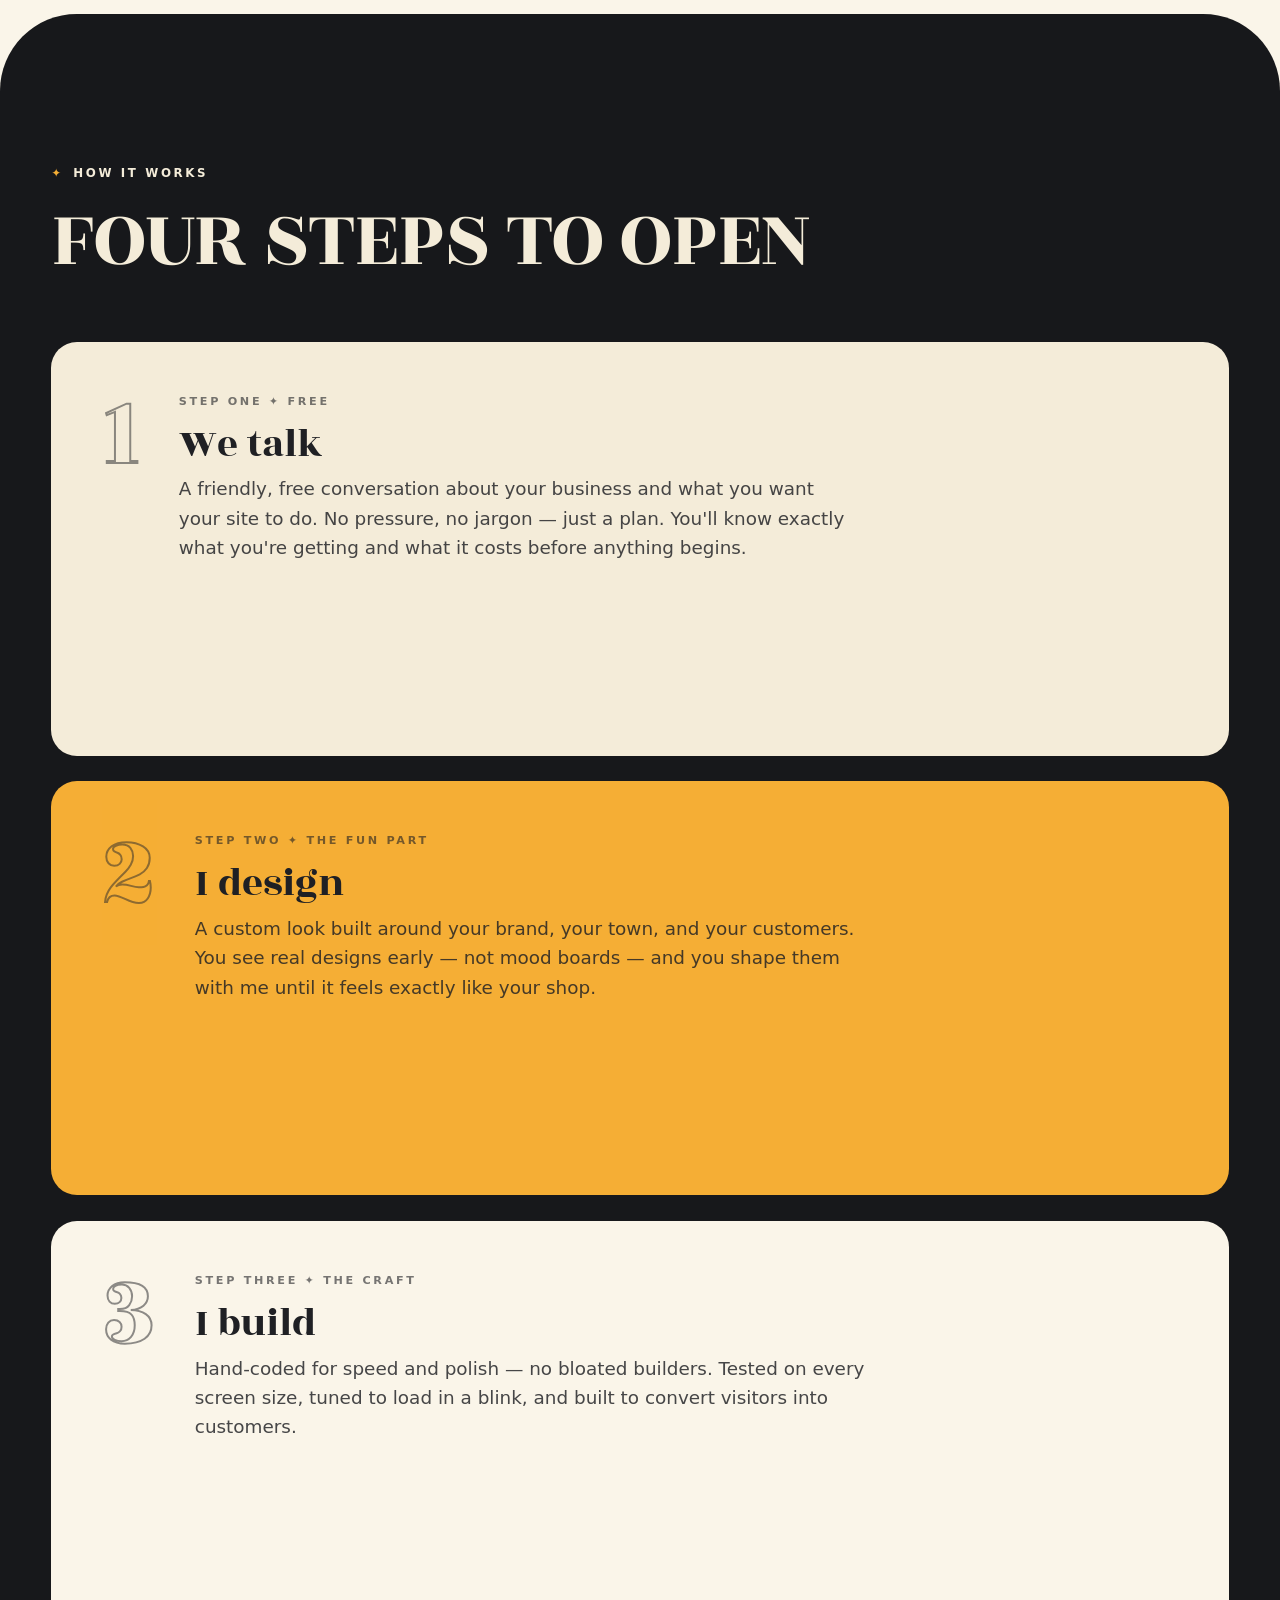
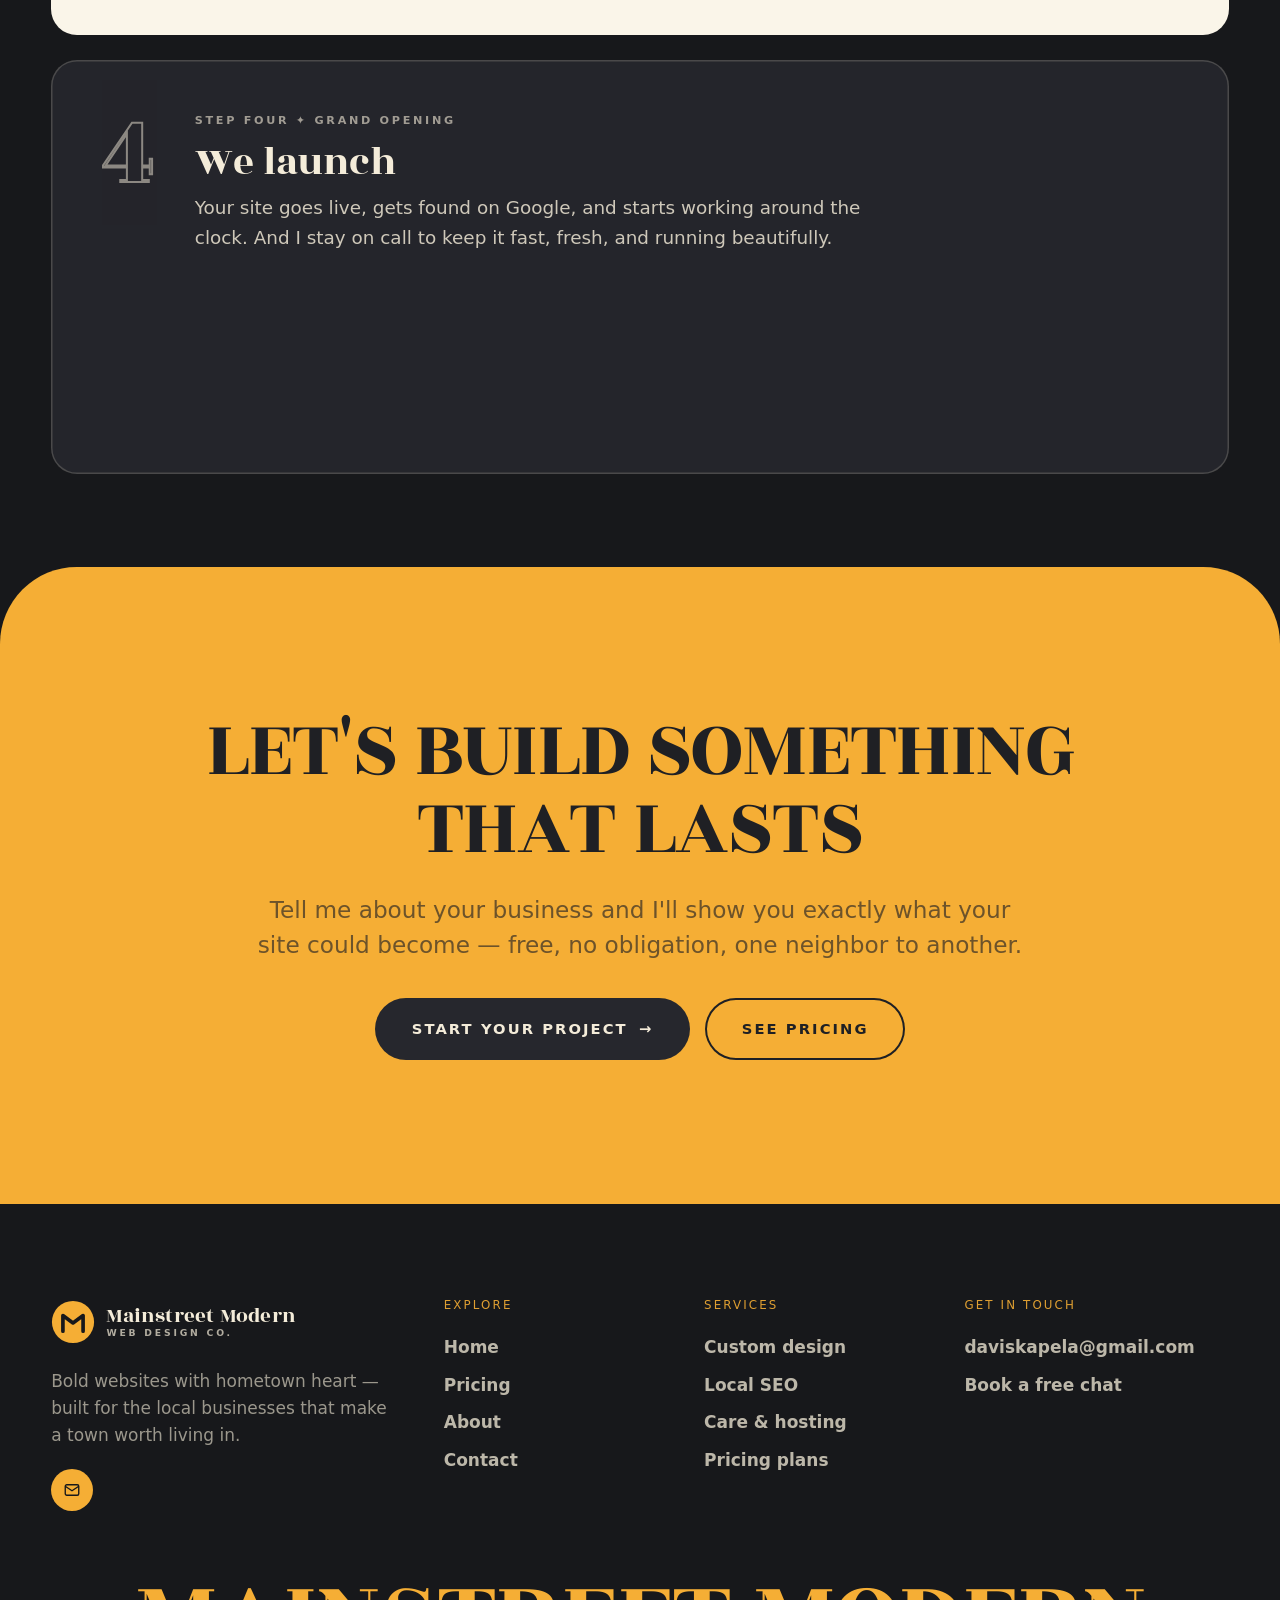
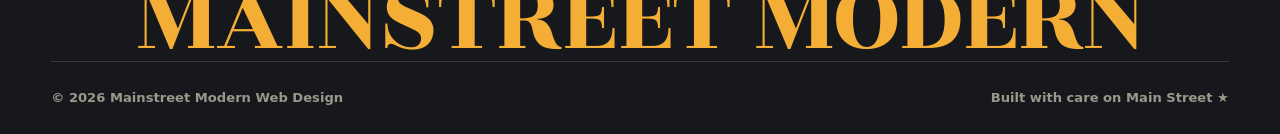
==== commit 7c4eac0d: "Fix mobile hero: wordmark wrap + drop scroll cue On phones the "MAINSTREET" wordmark sat exactly at " ====
--- a/index.html
+++ b/index.html
@@ -14,7 +14,7 @@
   <link rel="preconnect" href="https://api.fontshare.com" crossorigin />
   <link href="https://fonts.googleapis.com/css2?family=Rozha+One&display=swap" rel="stylesheet" />
   <link href="https://api.fontshare.com/v2/css?f[]=satoshi@400,500,700,900&display=swap" rel="stylesheet" />
-  <link rel="stylesheet" href="assets/css/site.css?v=52" />
+  <link rel="stylesheet" href="assets/css/site.css?v=53" />
 </head>
 <body>
 
@@ -376,6 +376,6 @@
   <!-- BLINDS TRANSITION (rust) — test on the Why-Mainstreet "Get started" CTA -->
   <div class="blinds" aria-hidden="true"><span></span><span></span><span></span><span></span><span></span><span></span><span></span><span></span><span></span><span></span></div>
 
-  <script src="assets/js/site.js?v=52" defer></script>
+  <script src="assets/js/site.js?v=53" defer></script>
 </body>
 </html>
--- a/assets/css/site.css
+++ b/assets/css/site.css
@@ -875,8 +875,12 @@
   .footer__top { grid-template-columns: 1fr 1fr; }
   .hero-logo__inner { flex-direction: column; gap: 2rem; }
   .hero-word { text-align: center; }
-  .logo-word { white-space: normal; }
+  /* size the wordmark to fit one line comfortably on phones (was overflowing/
+     wrapping the last letter); keep it unbreakable so "MAINSTREET" never splits */
+  .logo-word { font-size: clamp(2.4rem, 1rem + 7.5vw, 4.4rem); letter-spacing: 0; white-space: nowrap; }
   .logo-tag { justify-content: center; }
+  /* the scroll hint isn't needed on touch and read off-centre — drop it on mobile */
+  .hero-logo .scroll-cue { display: none; }
 }
 @media (max-width: 560px) { .field--row { grid-template-columns: 1fr; } }
 @media (max-width: 460px) { .footer__top { grid-template-columns: 1fr; } }
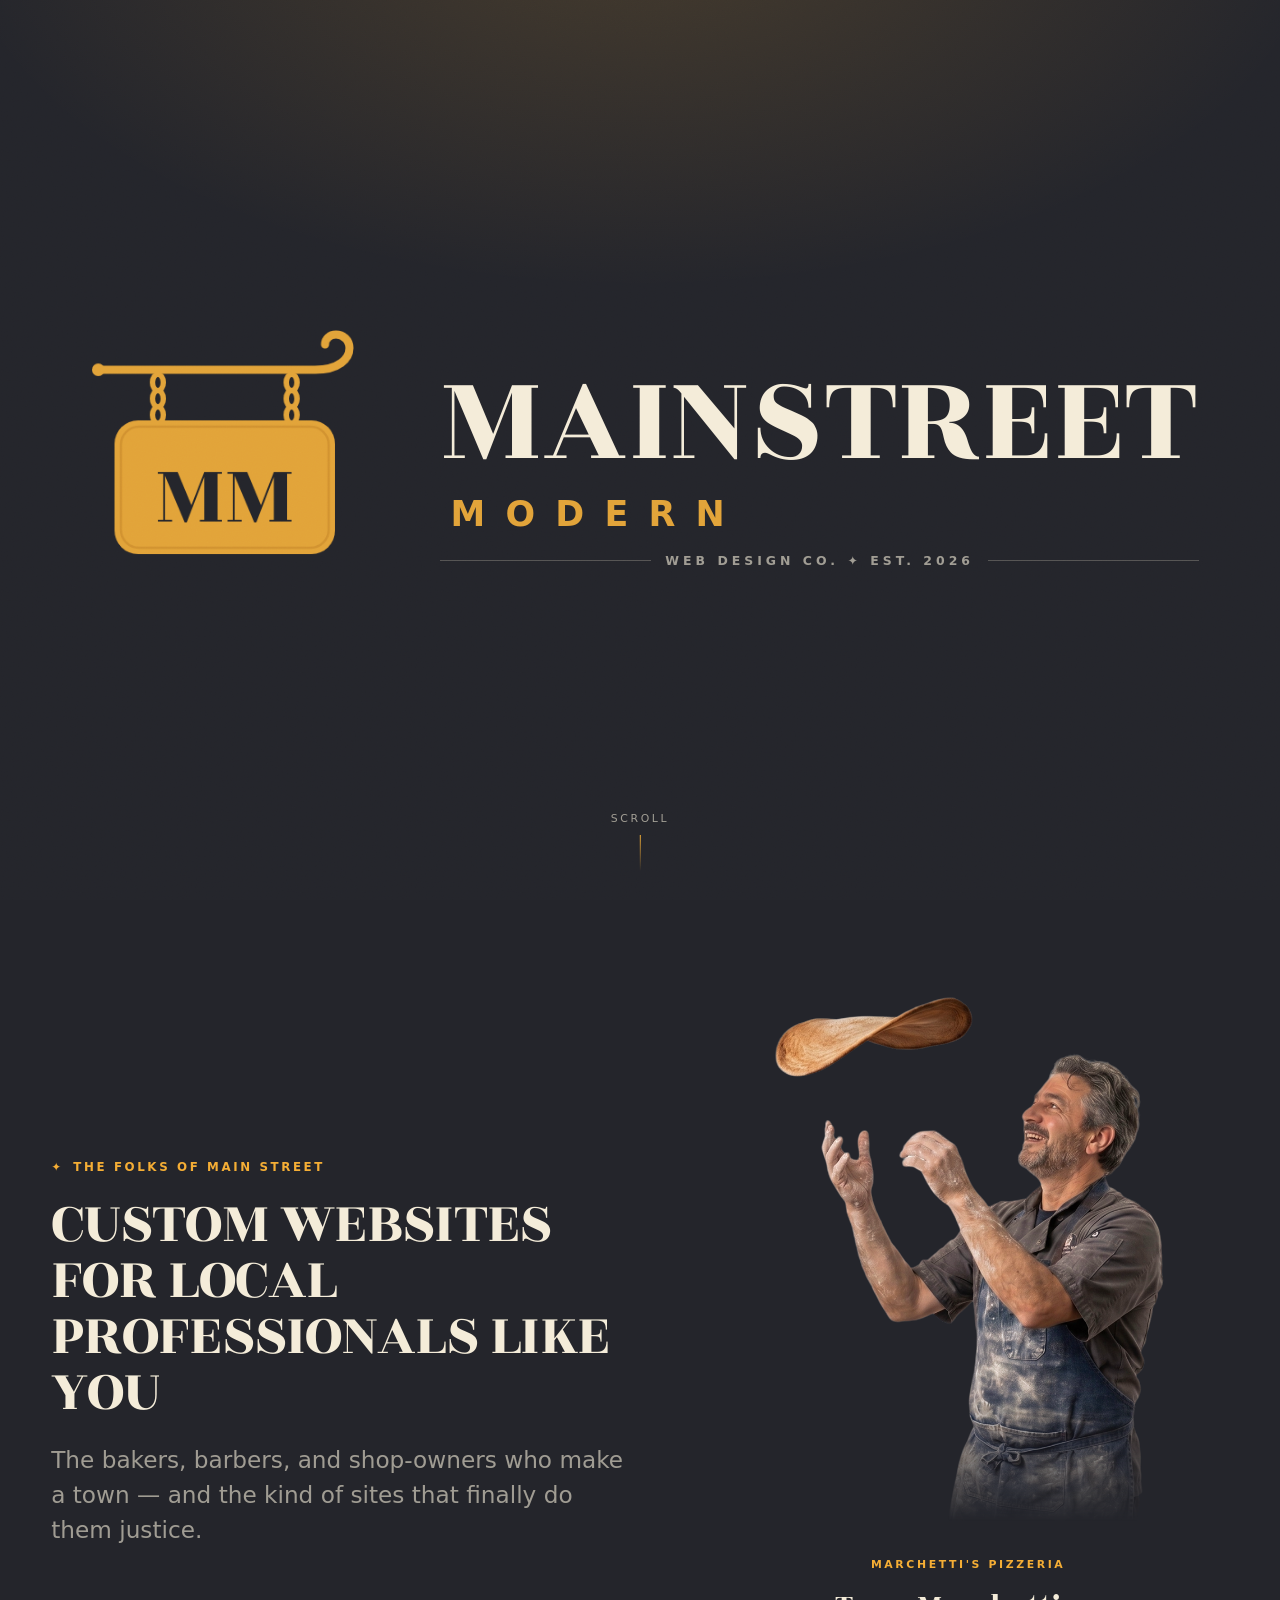
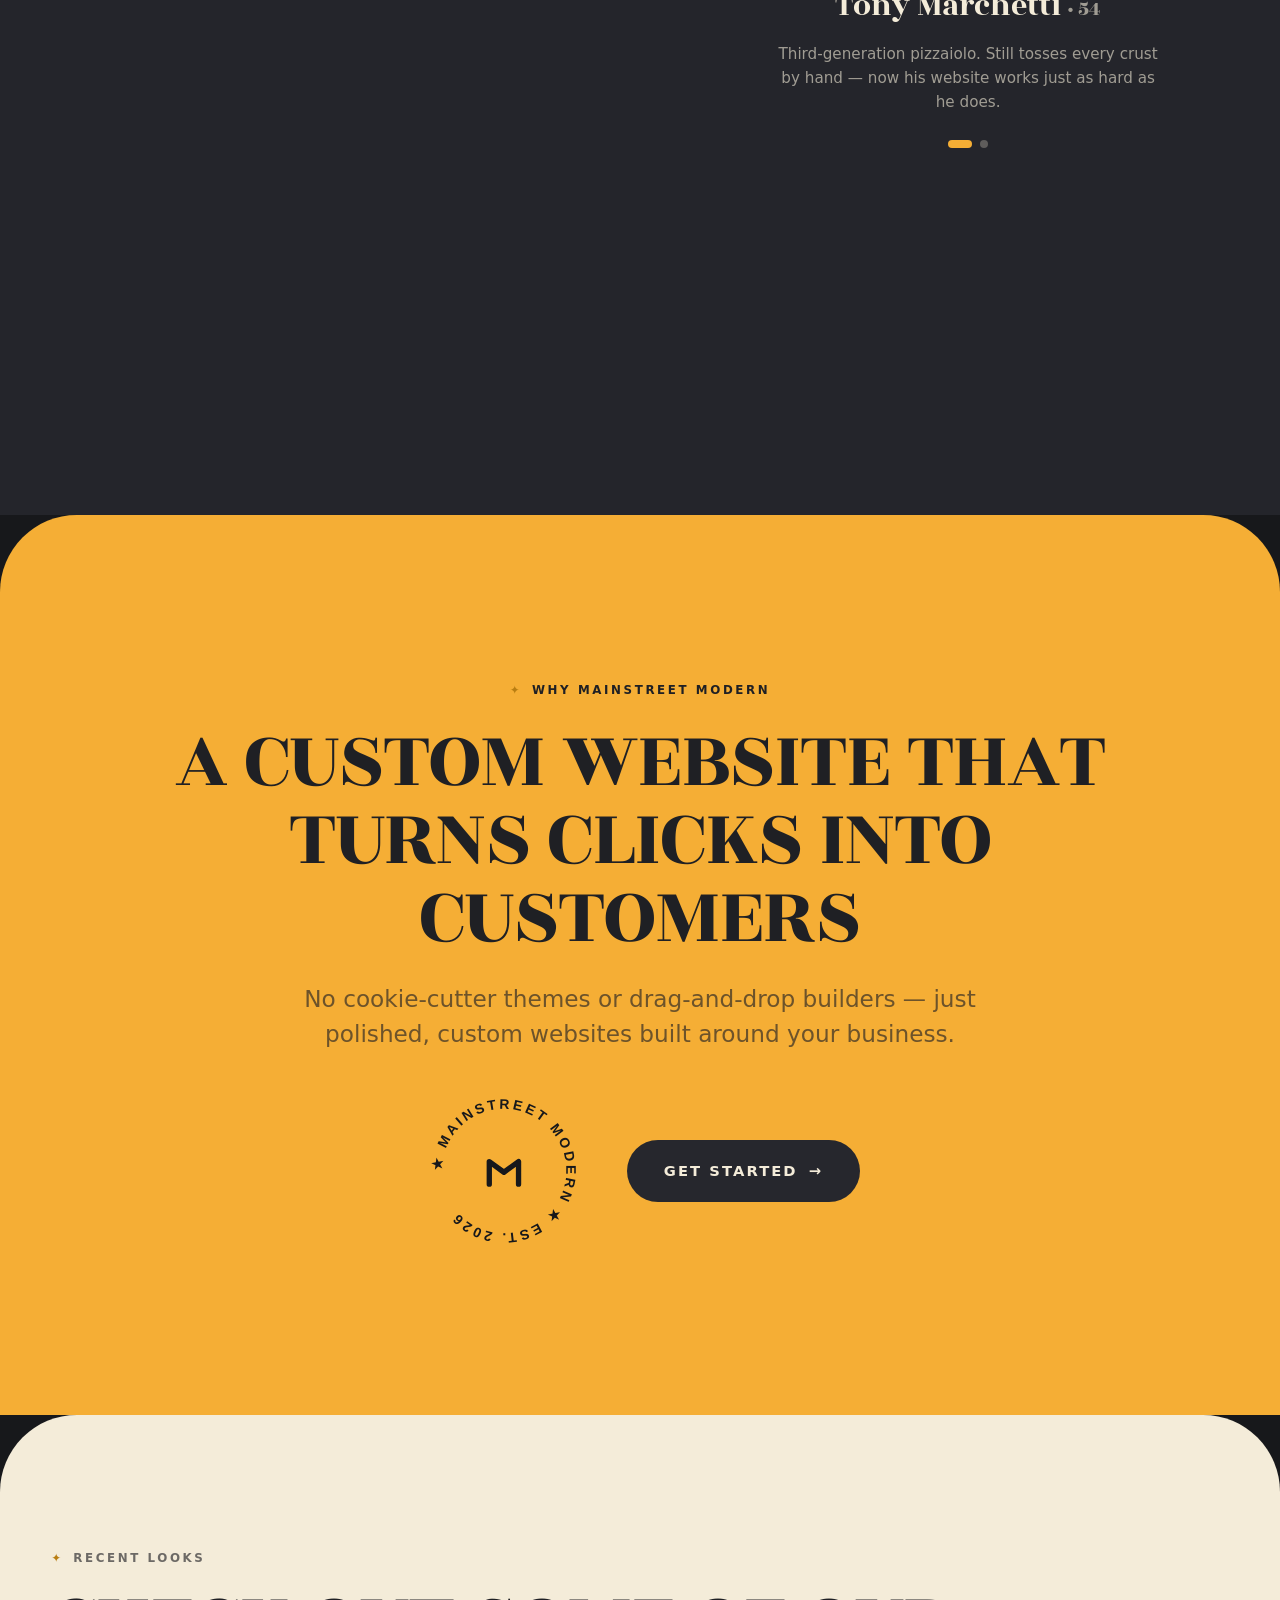
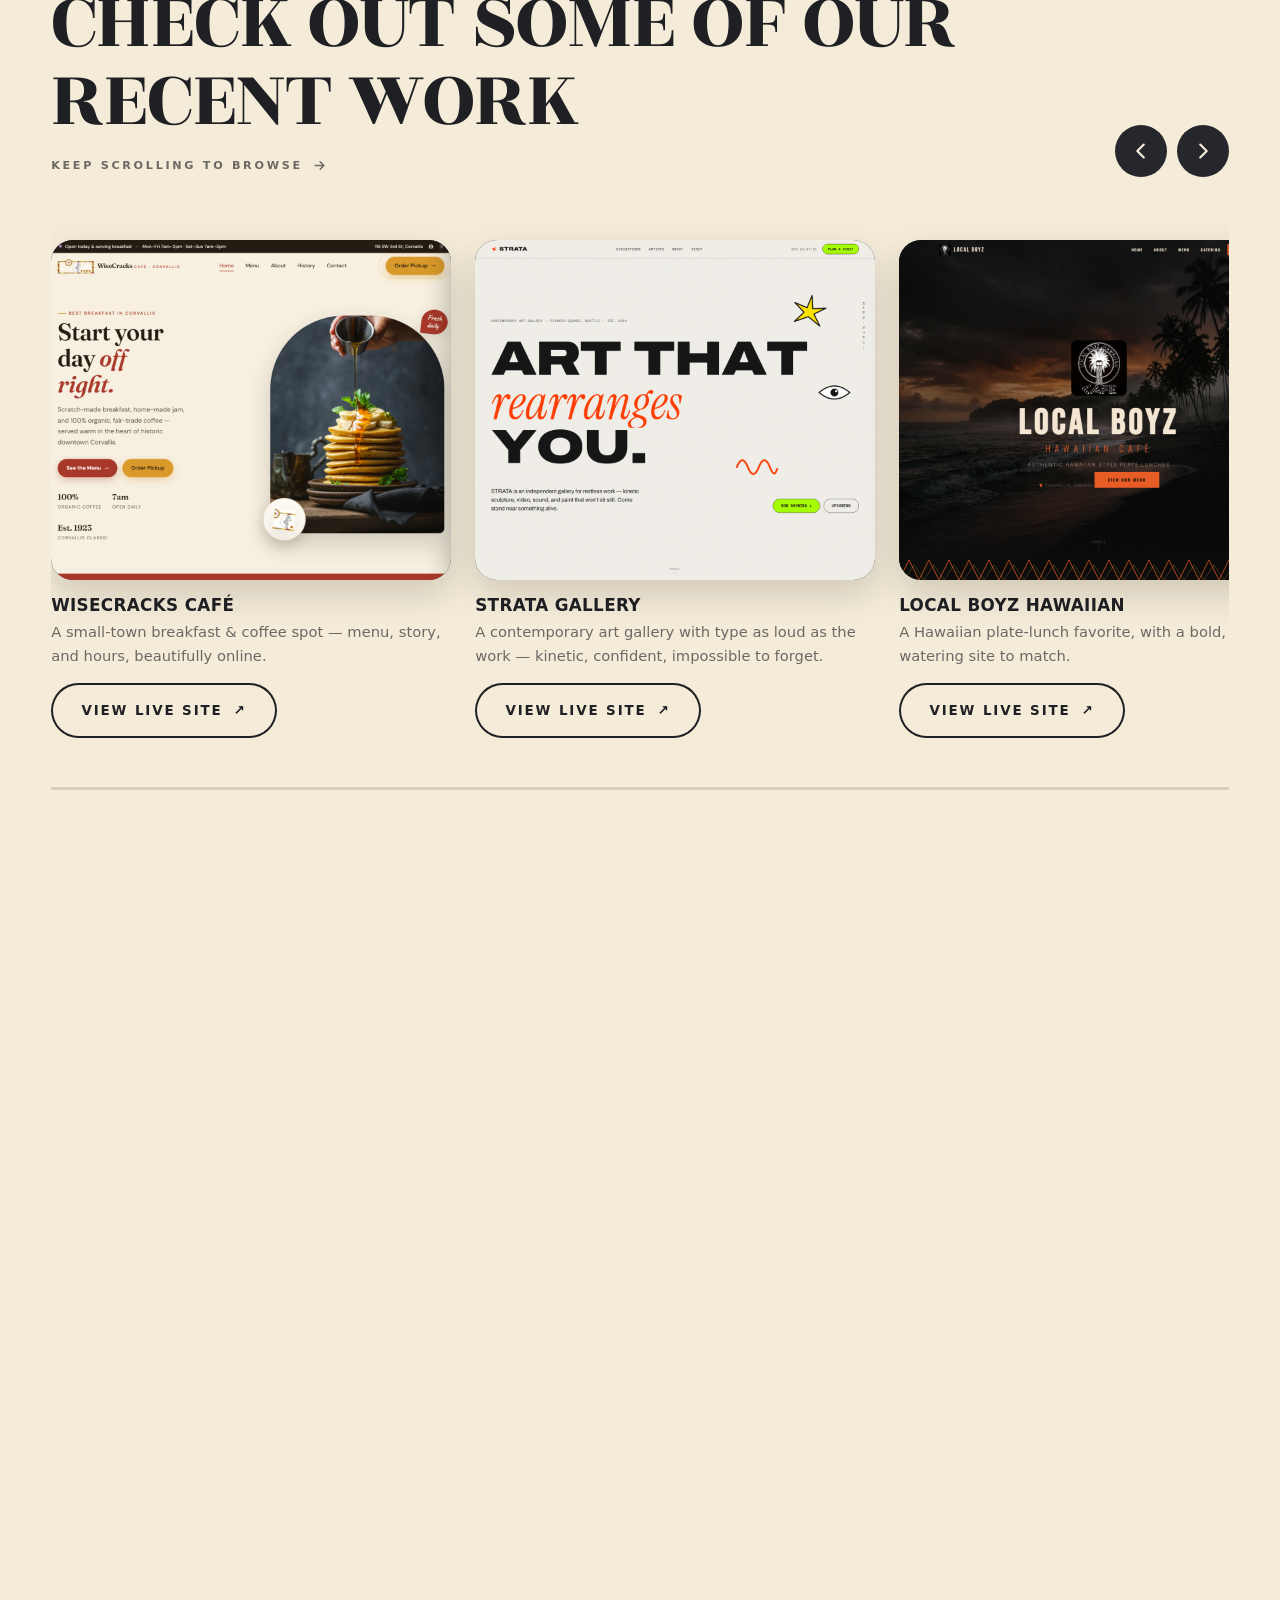
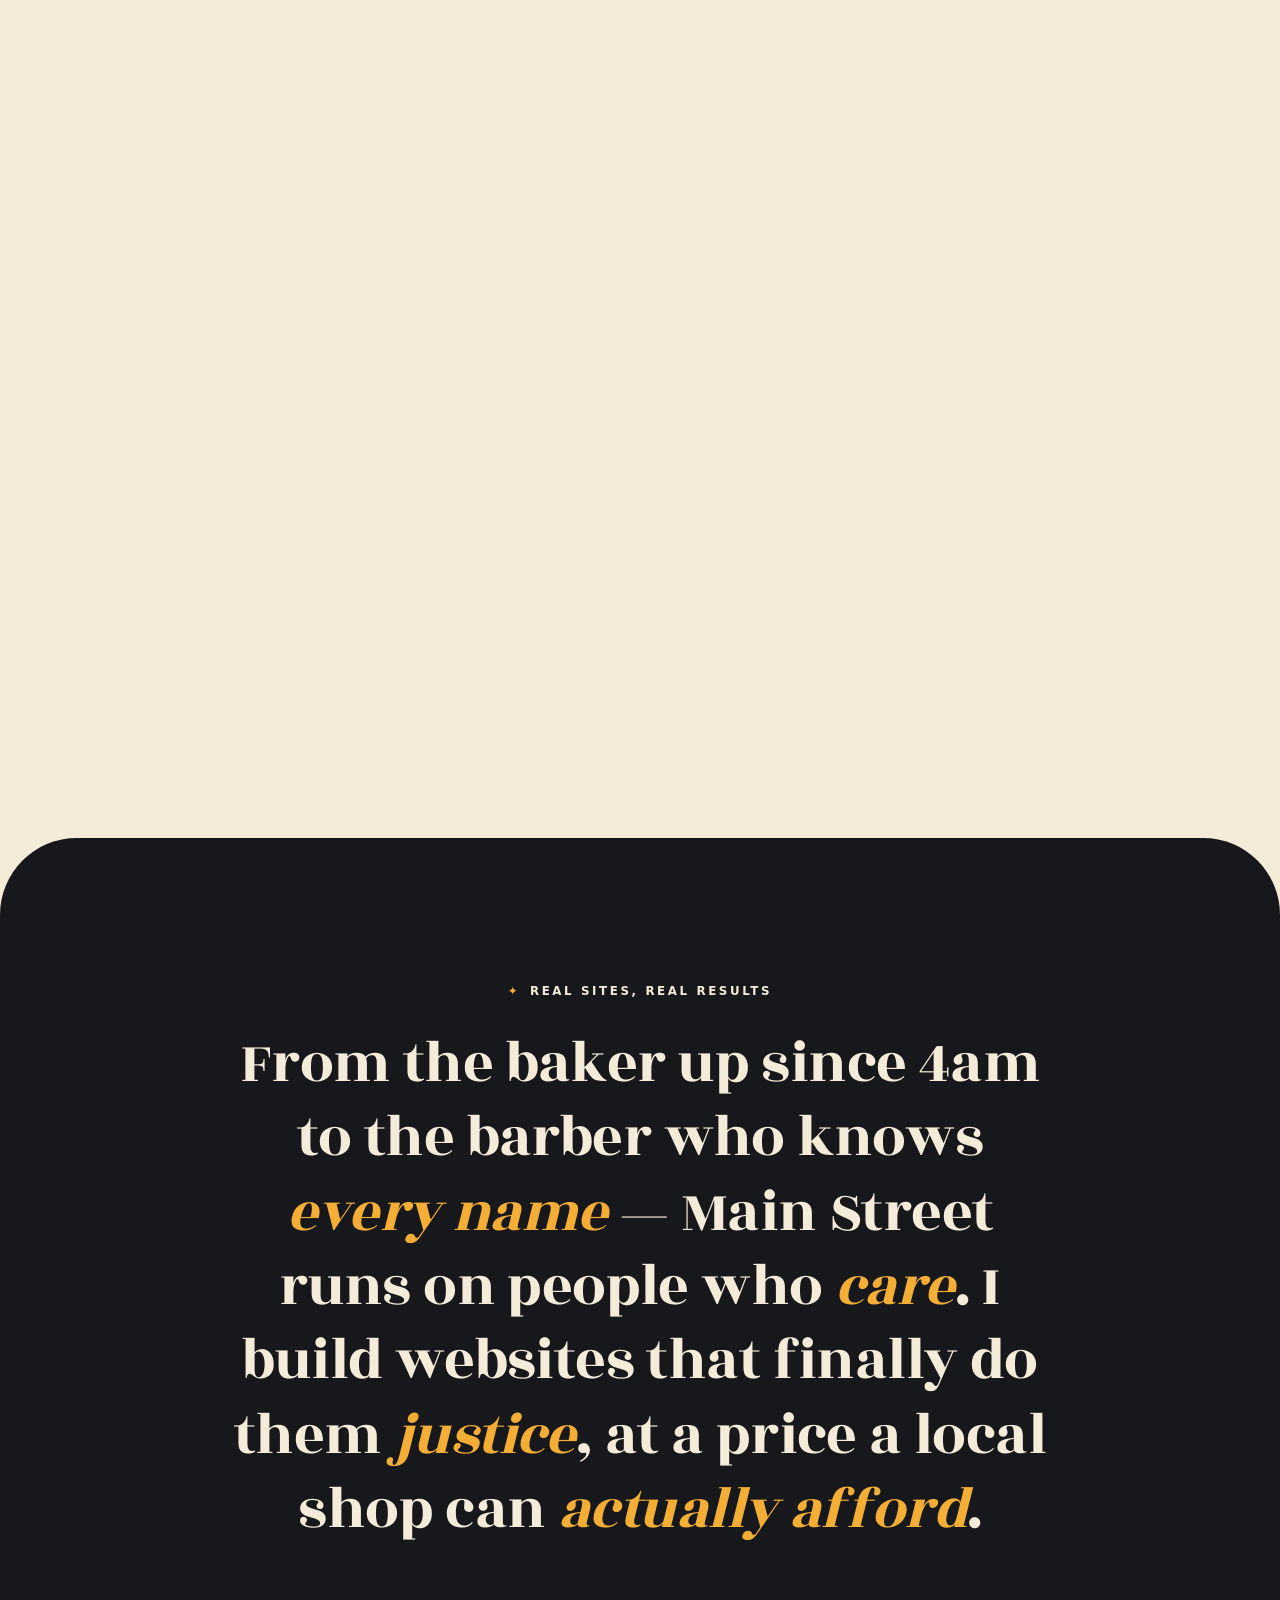
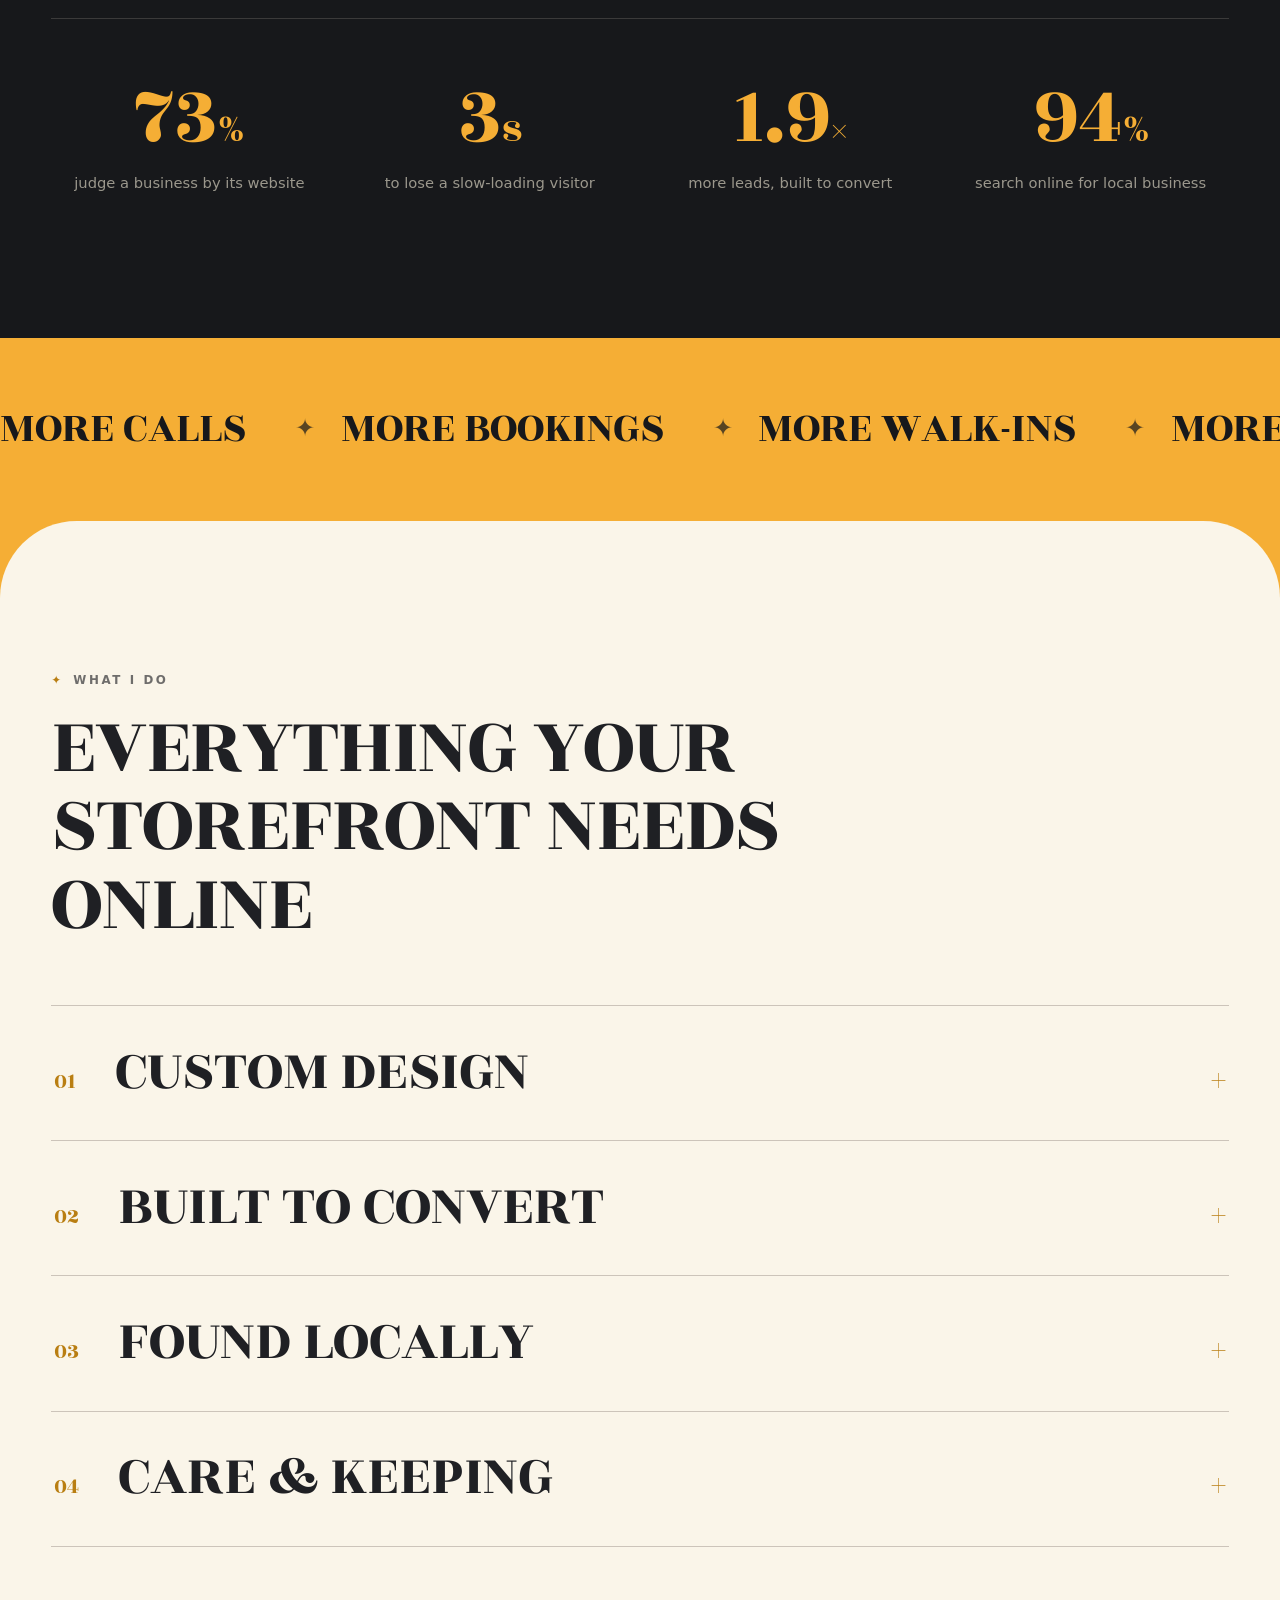
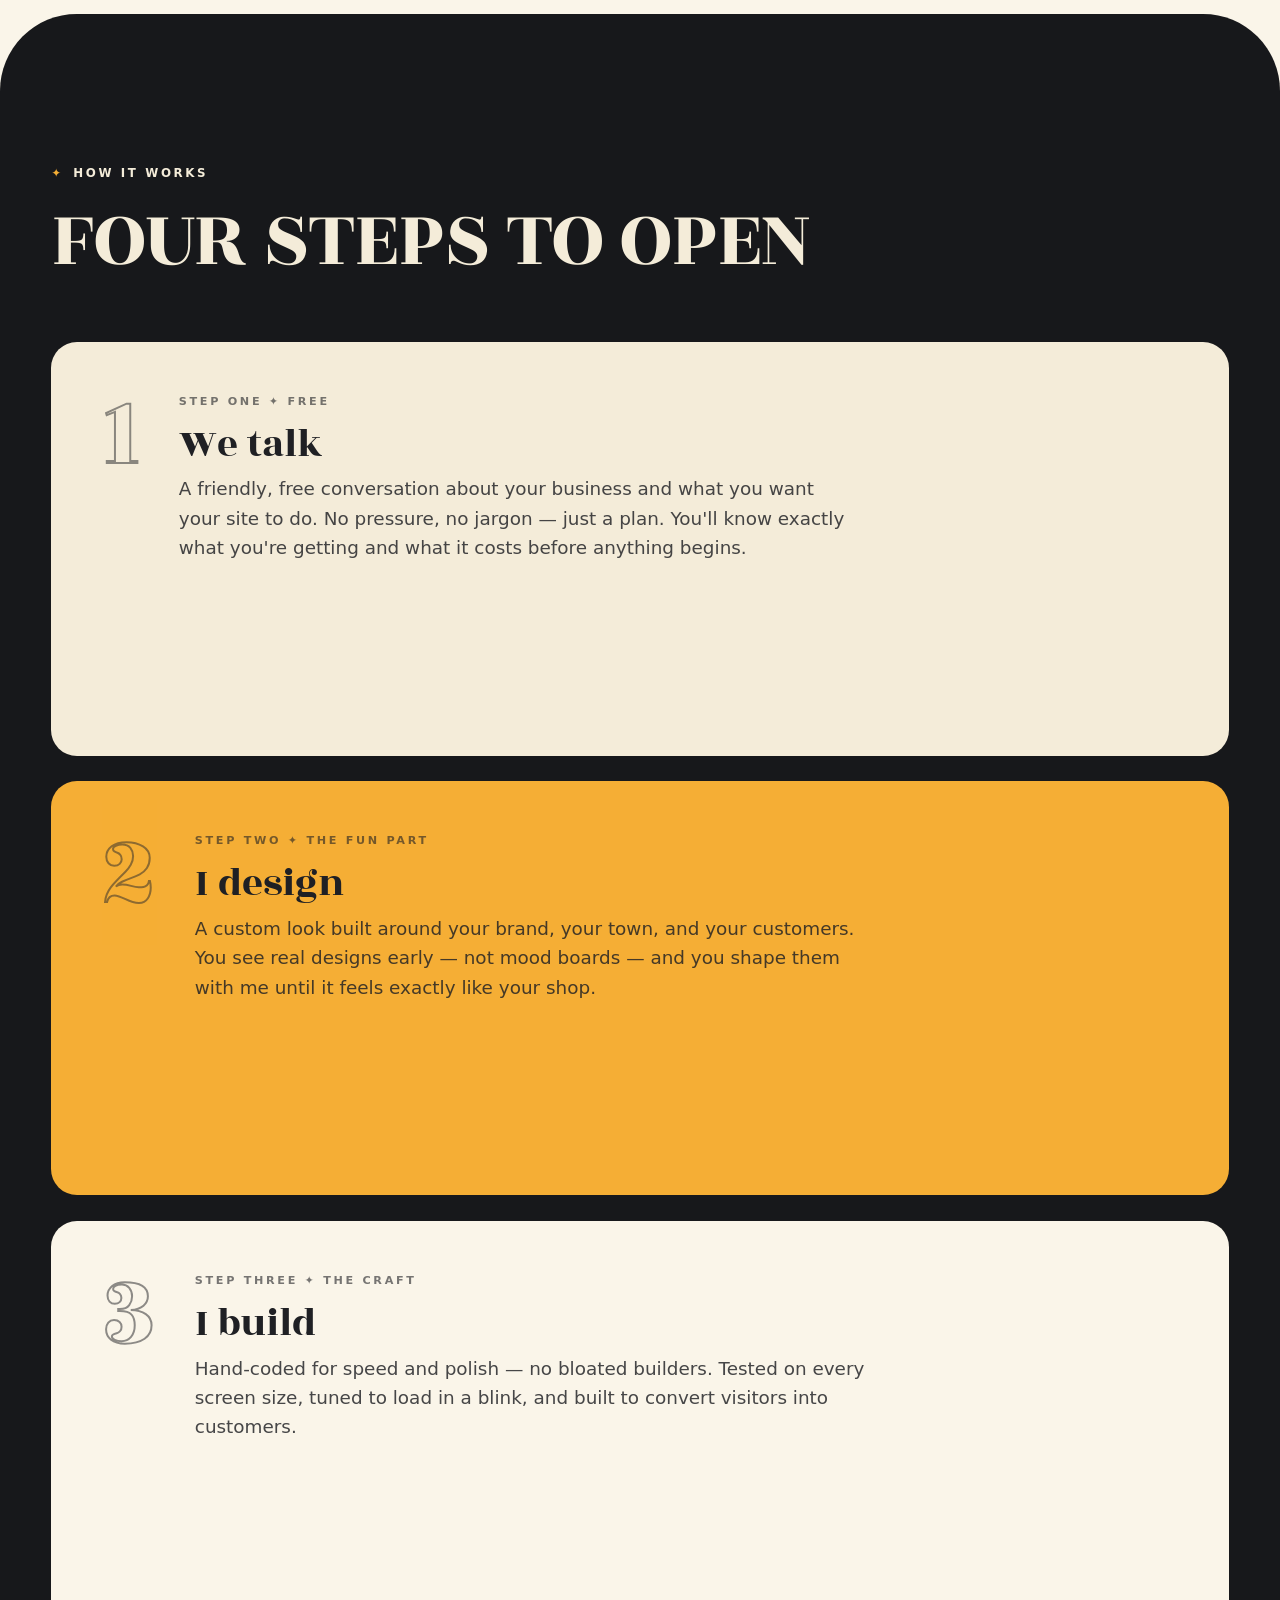
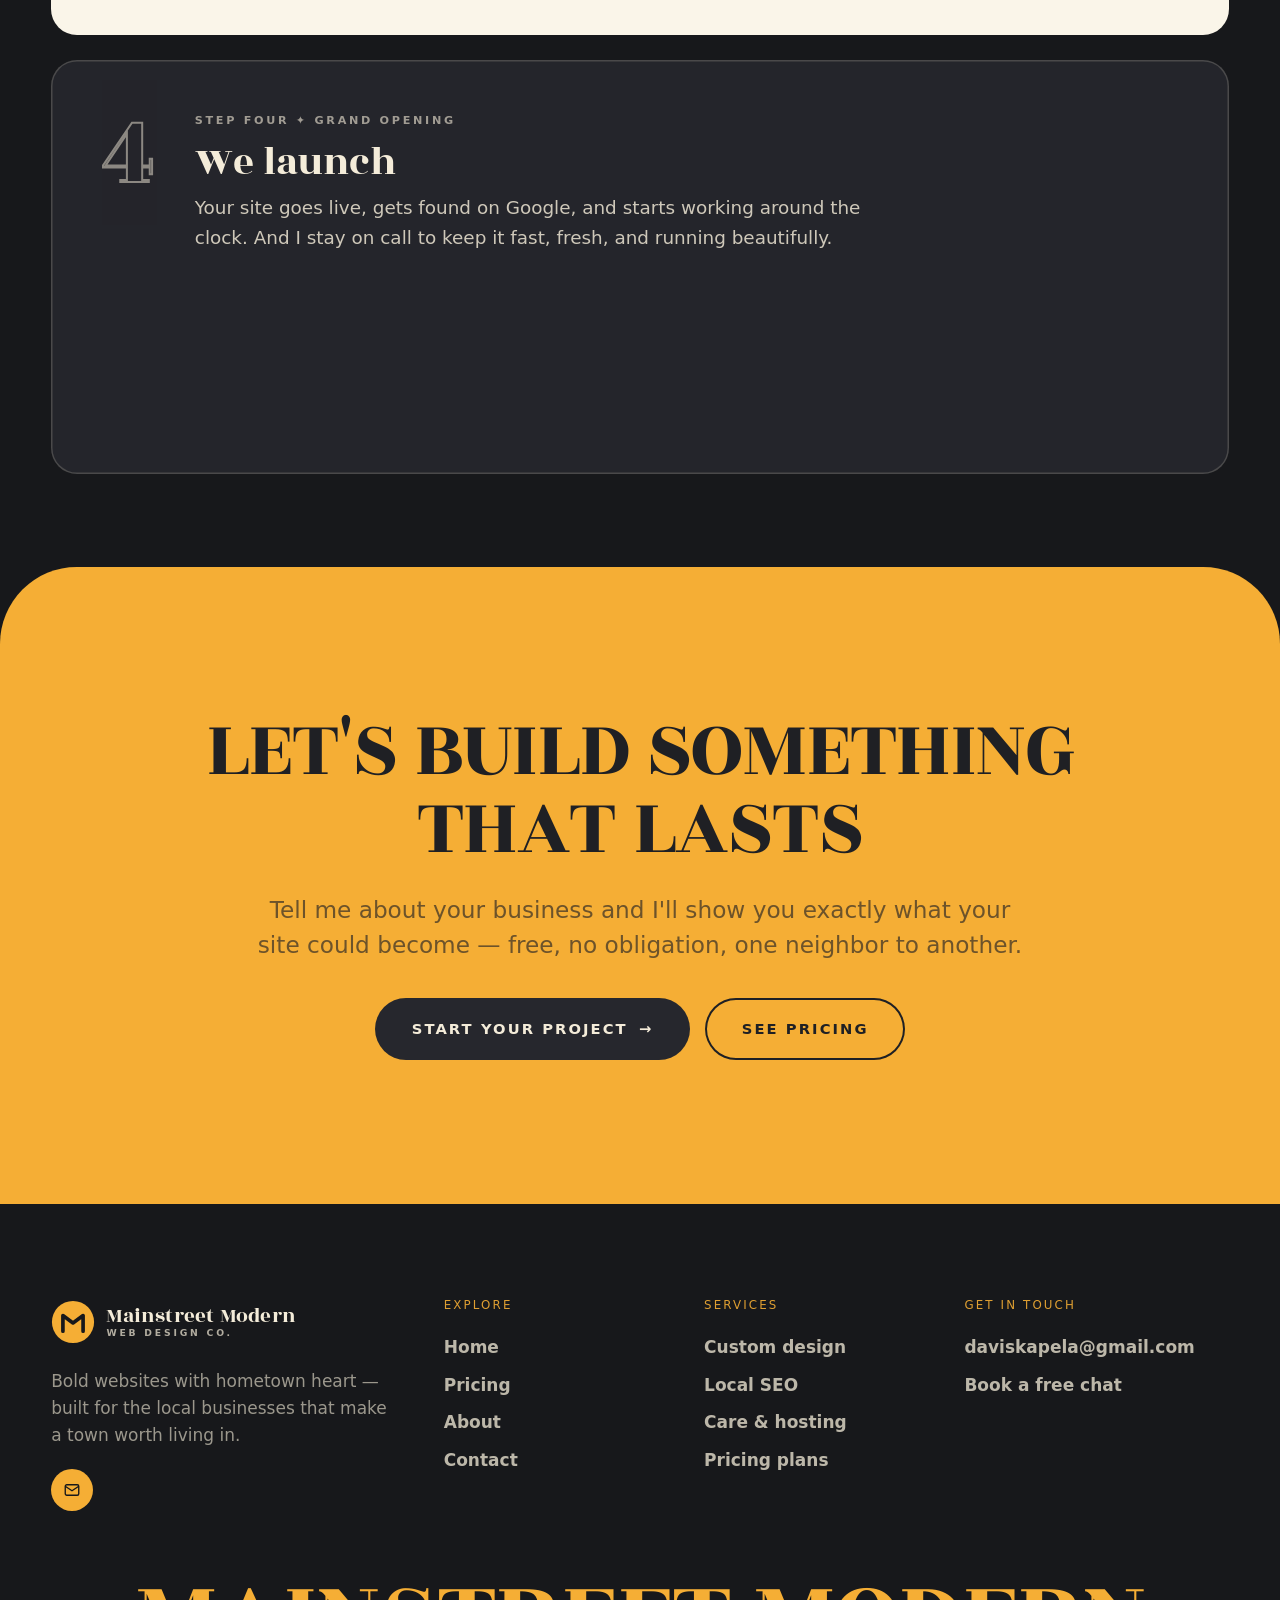
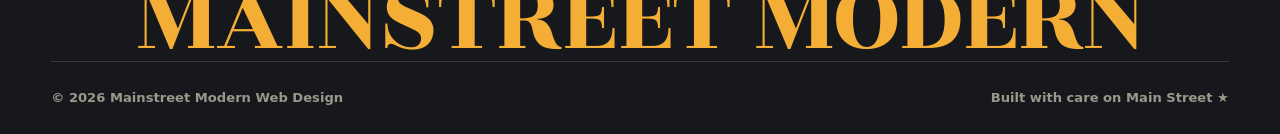
==== commit 0912361c: "Hide marquee under reduced motion instead of freezing it The "More calls / More bookings" marquee ha" ====
--- a/index.html
+++ b/index.html
@@ -14,7 +14,7 @@
   <link rel="preconnect" href="https://api.fontshare.com" crossorigin />
   <link href="https://fonts.googleapis.com/css2?family=Rozha+One&display=swap" rel="stylesheet" />
   <link href="https://api.fontshare.com/v2/css?f[]=satoshi@400,500,700,900&display=swap" rel="stylesheet" />
-  <link rel="stylesheet" href="assets/css/site.css?v=53" />
+  <link rel="stylesheet" href="assets/css/site.css?v=54" />
 </head>
 <body>
 
@@ -376,6 +376,6 @@
   <!-- BLINDS TRANSITION (rust) — test on the Why-Mainstreet "Get started" CTA -->
   <div class="blinds" aria-hidden="true"><span></span><span></span><span></span><span></span><span></span><span></span><span></span><span></span><span></span><span></span></div>
 
-  <script src="assets/js/site.js?v=53" defer></script>
+  <script src="assets/js/site.js?v=54" defer></script>
 </body>
 </html>
--- a/assets/css/site.css
+++ b/assets/css/site.css
@@ -891,7 +891,9 @@
   .rise .word > span { transform: none !important; }
   .reveal-lines .line > span { transform: none !important; }
   .hero-statement__cta { opacity: 1 !important; transform: none !important; }
-  .marquee__track { animation: none; }
+  /* a scrolling marquee frozen in place reads as broken — hide it entirely when
+     motion is reduced rather than leaving a static, cut-off bar */
+  .marquee { display: none; }
   .loader { display: none; }
   .sign-drop, .sign-swing, .logo-word .l, .logo-modern, .logo-tag, .hero-logo .scroll-cue { opacity: 1 !important; transform: none !important; animation: none !important; }
   .page-wipe { display: none; }
